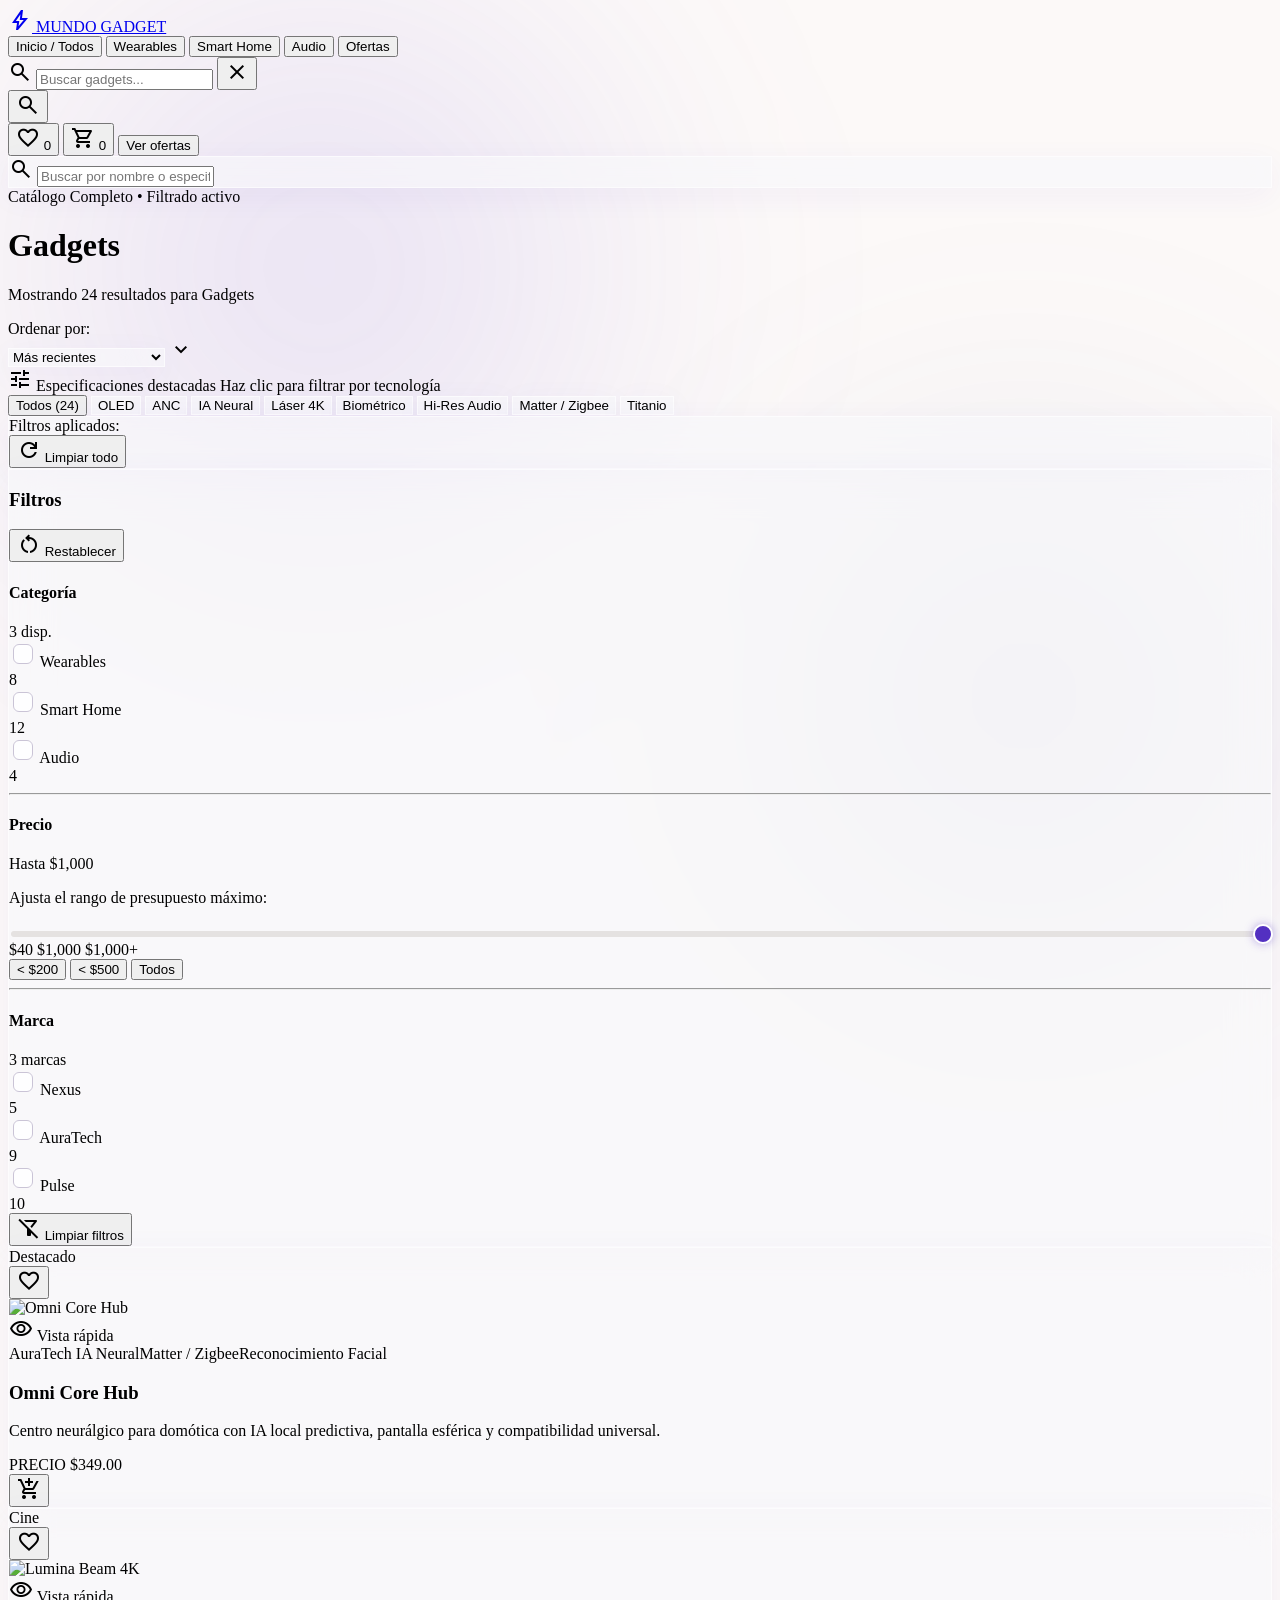
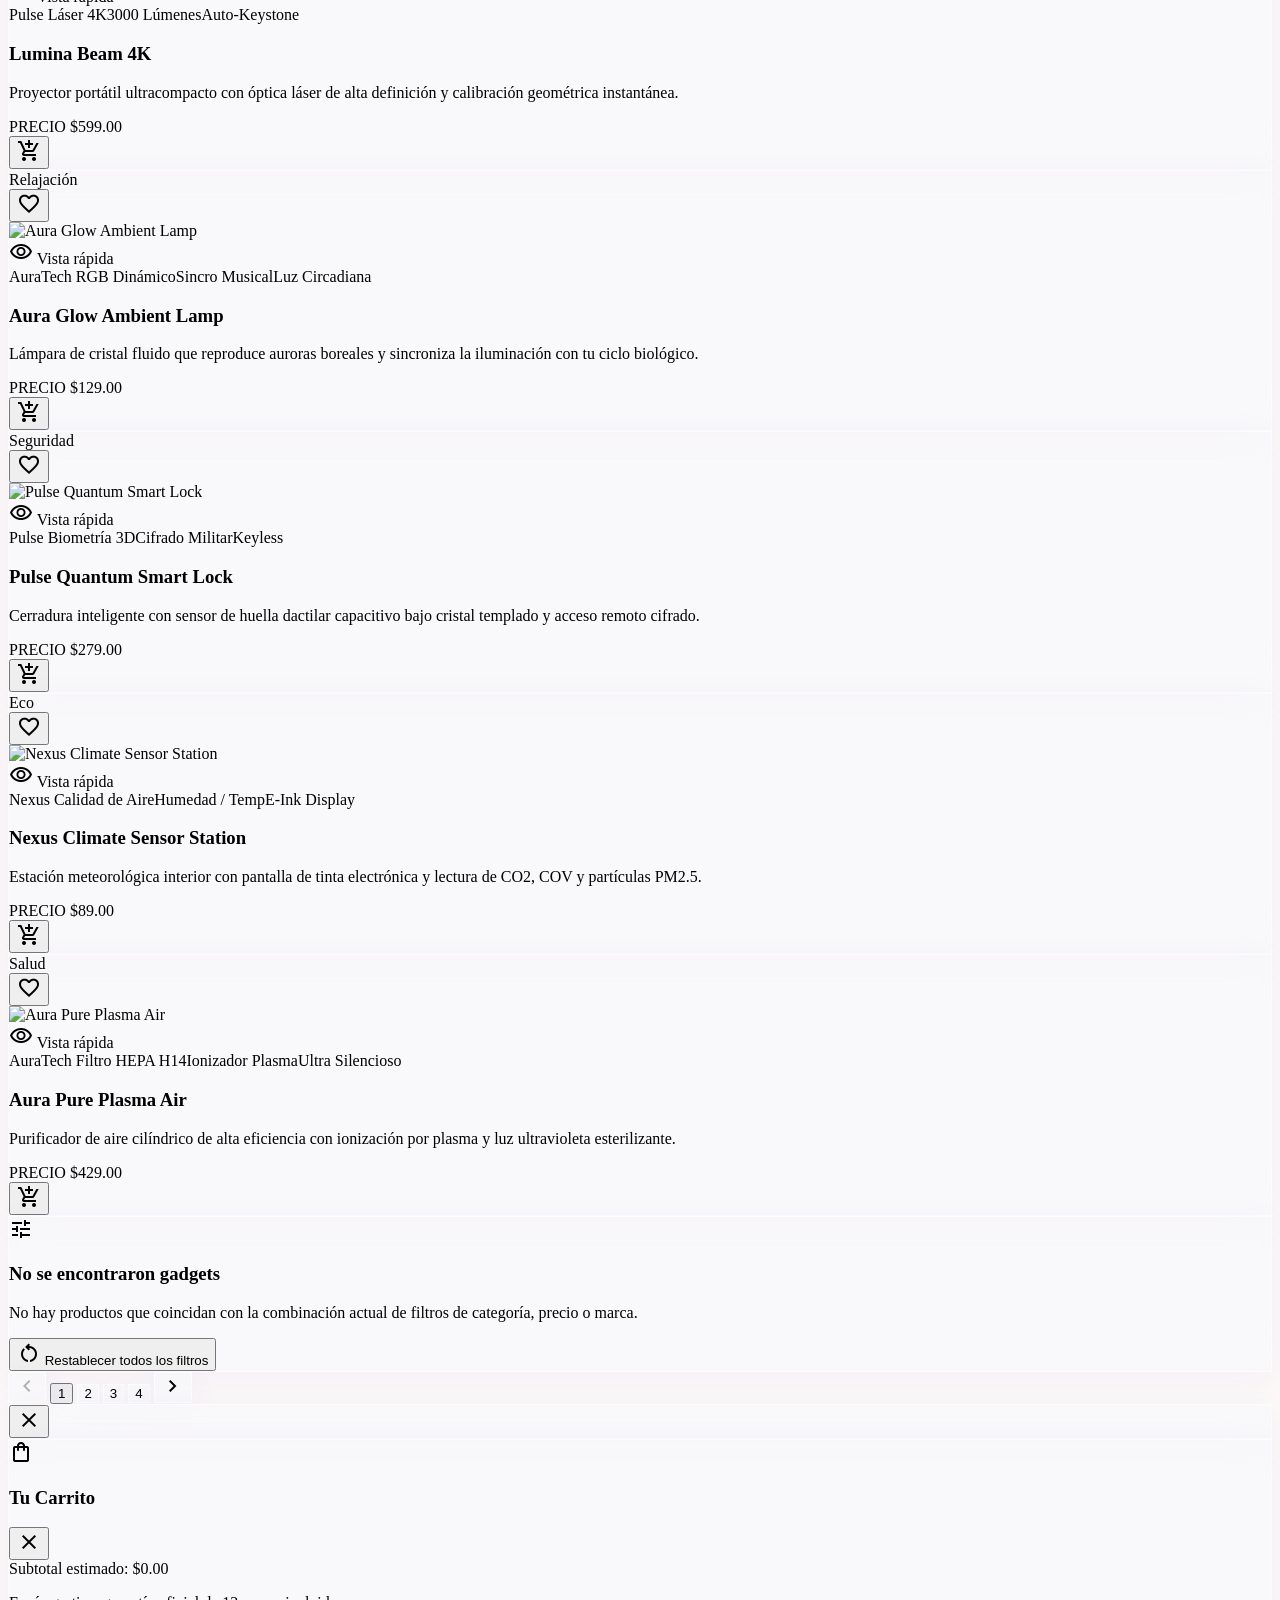
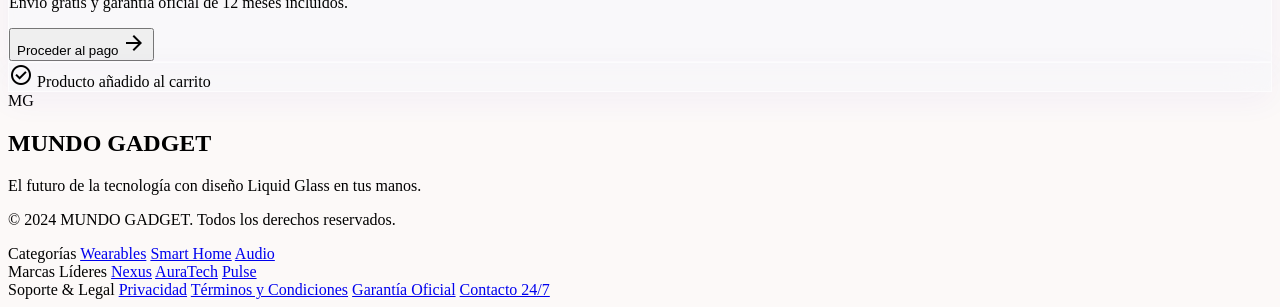
==== code(1).html @ 9d598176 "first commit" ====
<!DOCTYPE html>
<html class="light" lang="es">
<head>
    <meta charset="utf-8">
    <meta content="width=device-width, initial-scale=1.0" name="viewport">
    <title>Catálogo de Productos - MUNDO GADGET</title>
    <script src="https://cdn.tailwindcss.com?plugins=forms,container-queries"></script>
    <link href="https://fonts.googleapis.com/css2?family=Hanken+Grotesk:wght@400;500;600&family=JetBrains+Mono:wght@400;500;600&family=Sora:wght@400;600;700&display=swap" rel="stylesheet">
    <link href="https://fonts.googleapis.com/css2?family=Material+Symbols+Outlined:opsz,wght,FILL,GRAD@20..48,100..700,0..1,-50..200" rel="stylesheet">
    <script id="tailwind-config">
        tailwind.config = {
            darkMode: "class",
            theme: {
                extend: {
                    colors: {
                        "on-background": "#1c1b1b",
                        "tertiary-container": "#5663a5",
                        "accent-gradient-start": "#6C4DDB",
                        "surface-white": "#F8F8FA",
                        "primary": "#5330c1",
                        "on-secondary-fixed": "#1d0061",
                        "surface-bright": "#fcf9f8",
                        "on-tertiary": "#ffffff",
                        "inverse-primary": "#cbbeff",
                        "error": "#ba1a1a",
                        "glass-stroke": "rgba(255, 255, 255, 0.4)",
                        "inverse-surface": "#313030",
                        "on-primary-fixed": "#1d0061",
                        "secondary-fixed": "#e7deff",
                        "secondary-fixed-dim": "#cbbeff",
                        "primary-fixed": "#e7deff",
                        "on-primary-fixed-variant": "#4b24b9",
                        "on-secondary-fixed-variant": "#4b22bc",
                        "surface": "#fcf9f8",
                        "on-secondary": "#ffffff",
                        "background": "#fcf9f8",
                        "inverse-on-surface": "#f3f0ef",
                        "on-surface-variant": "#484554",
                        "primary-fixed-dim": "#cbbeff",
                        "on-secondary-container": "#fffbff",
                        "on-error": "#ffffff",
                        "on-primary-container": "#ebe3ff",
                        "on-surface": "#1c1b1b",
                        "surface-dim": "#dcd9d9",
                        "surface-container-high": "#eae7e7",
                        "outline-variant": "#cac4d6",
                        "primary-container": "#6c4ddb",
                        "on-error-container": "#93000a",
                        "surface-container-lowest": "#ffffff",
                        "error-container": "#ffdad6",
                        "tertiary-fixed-dim": "#b9c3ff",
                        "secondary": "#603fd2",
                        "on-primary": "#ffffff",
                        "accent-gradient-end": "#AAB7FF",
                        "outline": "#797585",
                        "surface-tint": "#6343d1",
                        "on-tertiary-fixed-variant": "#354281",
                        "on-tertiary-fixed": "#021355",
                        "surface-container-highest": "#e5e2e1",
                        "tertiary-fixed": "#dee1ff",
                        "surface-variant": "#e5e2e1",
                        "surface-container": "#f0edec",
                        "surface-container-low": "#f6f3f2",
                        "tertiary": "#3e4b8b",
                        "surface-gray": "#ECECF1",
                        "on-tertiary-container": "#e3e5ff",
                        "secondary-container": "#7a5bec"
                    },
                    borderRadius: {
                        "DEFAULT": "1rem",
                        "lg": "2rem",
                        "xl": "3rem",
                        "full": "9999px"
                    },
                    spacing: {
                        "section-gap": "80px",
                        "stack-lg": "32px",
                        "gutter": "24px",
                        "stack-sm": "8px",
                        "margin-mobile": "20px",
                        "margin-desktop": "80px",
                        "stack-md": "16px",
                        "container-max": "1280px"
                    },
                    fontFamily: {
                        "body-md": ["Hanken Grotesk", "sans-serif"],
                        "headline-xl": ["Sora", "sans-serif"],
                        "display-lg": ["Sora", "sans-serif"],
                        "body-lg": ["Hanken Grotesk", "sans-serif"],
                        "button": ["Sora", "sans-serif"],
                        "headline-lg": ["Sora", "sans-serif"],
                        "label-sm": ["JetBrains Mono", "monospace"],
                        "headline-xl-mobile": ["Sora", "sans-serif"]
                    },
                    fontSize: {
                        "body-md": ["16px", { "lineHeight": "24px", "fontWeight": "400" }],
                        "headline-xl": ["44px", { "lineHeight": "52px", "letterSpacing": "-0.02em", "fontWeight": "600" }],
                        "display-lg": ["72px", { "lineHeight": "80px", "letterSpacing": "-0.04em", "fontWeight": "700" }],
                        "body-lg": ["18px", { "lineHeight": "28px", "fontWeight": "400" }],
                        "button": ["14px", { "lineHeight": "20px", "letterSpacing": "0.02em", "fontWeight": "600" }],
                        "headline-lg": ["28px", { "lineHeight": "36px", "fontWeight": "600" }],
                        "label-sm": ["12px", { "lineHeight": "16px", "letterSpacing": "0.05em", "fontWeight": "500" }],
                        "headline-xl-mobile": ["30px", { "lineHeight": "38px", "letterSpacing": "-0.02em", "fontWeight": "600" }]
                    }
                }
            }
        }
    </script>
    <style>
        body {
            background-color: #fcf9f8;
            position: relative;
            overflow-x: hidden;
        }
        .bg-aurora {
            position: fixed;
            top: -20%;
            left: -10%;
            width: 70vw;
            height: 70vw;
            background: radial-gradient(circle, rgba(108,77,219,0.14) 0%, rgba(252,249,248,0) 70%);
            border-radius: 50%;
            filter: blur(100px);
            z-index: -1;
            pointer-events: none;
        }
        .bg-aurora-2 {
            position: fixed;
            bottom: -20%;
            right: -10%;
            width: 60vw;
            height: 60vw;
            background: radial-gradient(circle, rgba(86,99,165,0.12) 0%, rgba(252,249,248,0) 70%);
            border-radius: 50%;
            filter: blur(100px);
            z-index: -1;
            pointer-events: none;
        }
        .glass-card {
            background: rgba(248, 248, 250, 0.65);
            backdrop-filter: blur(20px);
            -webkit-backdrop-filter: blur(20px);
            border: 1px solid rgba(255, 255, 255, 0.6);
            box-shadow: 0 8px 32px 0 rgba(83, 48, 193, 0.05);
            transition: all 0.3s cubic-bezier(0.16, 1, 0.3, 1);
        }
        .glass-card-hover:hover {
            background: rgba(248, 248, 250, 0.85);
            border-color: rgba(108, 77, 219, 0.4);
            box-shadow: 0 16px 40px 0 rgba(83, 48, 193, 0.12);
            transform: translateY(-5px);
        }
        .custom-checkbox {
            appearance: none;
            width: 1.25rem;
            height: 1.25rem;
            border-radius: 0.375rem;
            border: 1.5px solid #cac4d6;
            background-color: rgba(255, 255, 255, 0.8);
            cursor: pointer;
            position: relative;
            transition: all 0.2s ease;
        }
        .custom-checkbox:checked {
            background-color: #6C4DDB;
            border-color: #6C4DDB;
            background-image: url("data:image/svg+xml,%3csvg viewBox='0 0 16 16' fill='white' xmlns='http://www.w3.org/2000/svg'%3e%3cpath d='M12.207 4.793a1 1 0 010 1.414l-5 5a1 1 0 01-1.414 0l-2-2a1 1 0 011.414-1.414L6.5 9.086l4.293-4.293a1 1 0 011.414 0z'/%3e%3c/svg%3e");
            background-size: 100% 100%;
            background-position: center;
            background-repeat: no-repeat;
        }
        .custom-range {
            -webkit-appearance: none;
            appearance: none;
            width: 100%;
            height: 6px;
            background: #e5e2e1;
            border-radius: 999px;
            outline: none;
            transition: background 0.2s;
        }
        .custom-range::-webkit-slider-thumb {
            -webkit-appearance: none;
            appearance: none;
            width: 20px;
            height: 20px;
            border-radius: 50%;
            background: #5330c1;
            cursor: pointer;
            box-shadow: 0 0 10px rgba(83, 48, 193, 0.4);
            border: 2px solid #ffffff;
            transition: transform 0.15s, background-color 0.15s;
        }
        .custom-range::-webkit-slider-thumb:hover {
            transform: scale(1.15);
            background: #6C4DDB;
        }
        .material-symbols-outlined {
            font-variation-settings: 'FILL' 0, 'wght' 400, 'GRAD' 0, 'opsz' 24;
            user-select: none;
        }
        .material-symbols-outlined.fill-active {
            font-variation-settings: 'FILL' 1;
        }
        @keyframes fadeIn {
            from { opacity: 0; transform: translateY(8px); }
            to { opacity: 1; transform: translateY(0); }
        }
        .animate-fade-in {
            animation: fadeIn 0.35s cubic-bezier(0.16, 1, 0.3, 1) forwards;
        }
        .no-scrollbar::-webkit-scrollbar { display: none; }
        .no-scrollbar { -ms-overflow-style: none; scrollbar-width: none; }
    </style>
</head>
<body class="text-on-background font-body-md antialiased min-h-screen flex flex-col">
    <div class="bg-aurora"></div>
    <div class="bg-aurora-2"></div>

    <!-- TopNavBar -->
    <nav class="bg-surface-white/70 backdrop-blur-xl rounded-full mt-4 mx-auto w-11/12 max-w-7xl sticky top-4 border border-glass-stroke shadow-lg shadow-primary/10 flex justify-between items-center px-6 md:px-8 py-3 w-full z-50 transition-all">
        <a href="#" onclick="resetAllFilters(event)" class="font-display-lg text-headline-lg text-[22px] md:text-headline-lg tracking-tighter text-on-background flex-shrink-0 flex items-center gap-2 group">
            <span class="w-8 h-8 rounded-full bg-gradient-to-tr from-accent-gradient-start to-accent-gradient-end flex items-center justify-center text-white shadow-md shadow-primary/20 group-hover:rotate-12 transition-transform">
                <span class="material-symbols-outlined text-[18px]">bolt</span>
            </span>
            <span>MUNDO GADGET</span>
        </a>

        <!-- Category Links in Top Nav -->
        <div class="hidden md:flex items-center space-x-1 lg:space-x-2">
            <button onclick="handleNavCategory('todos')" class="nav-cat-btn px-3 py-1.5 rounded-full font-button text-[13px] text-primary font-bold border-b-2 border-primary transition-all">
                Inicio / Todos
            </button>
            <button onclick="handleNavCategory('Wearables')" class="nav-cat-btn px-3 py-1.5 rounded-full font-button text-[13px] text-on-surface-variant hover:text-primary transition-all">
                Wearables
            </button>
            <button onclick="handleNavCategory('Smart Home')" class="nav-cat-btn px-3 py-1.5 rounded-full font-button text-[13px] text-on-surface-variant hover:text-primary transition-all">
                Smart Home
            </button>
            <button onclick="handleNavCategory('Audio')" class="nav-cat-btn px-3 py-1.5 rounded-full font-button text-[13px] text-on-surface-variant hover:text-primary transition-all">
                Audio
            </button>
            <button onclick="handleQuickFilter('ofertas')" class="nav-cat-btn px-3 py-1.5 rounded-full font-button text-[13px] text-on-surface-variant hover:text-primary transition-all flex items-center gap-1">
                <span class="w-2 h-2 rounded-full bg-emerald-500 animate-pulse"></span>
                <span>Ofertas</span>
            </button>
        </div>

        <div class="flex items-center space-x-3">
            <!-- Search Toggle Box -->
            <div class="relative flex items-center">
                <div id="search-container" class="hidden md:flex items-center bg-white/70 border border-glass-stroke rounded-full px-3 py-1.5 shadow-sm transition-all focus-within:ring-2 focus-within:ring-primary/40 focus-within:bg-white w-44 lg:w-56">
                    <span class="material-symbols-outlined text-[18px] text-outline mr-2">search</span>
                    <input id="search-input" type="text" placeholder="Buscar gadgets..." class="w-full bg-transparent text-sm border-none p-0 focus:outline-none focus:ring-0 text-on-surface placeholder:text-outline font-body-md" oninput="handleSearch(this.value)">
                    <button id="search-clear-btn" onclick="clearSearch()" class="hidden text-outline hover:text-primary ml-1">
                        <span class="material-symbols-outlined text-[16px]">close</span>
                    </button>
                </div>
                <button onclick="toggleMobileSearch()" class="md:hidden text-on-surface-variant hover:text-primary p-2 transition-colors">
                    <span class="material-symbols-outlined text-[24px]">search</span>
                </button>
            </div>

            <!-- Wishlist Counter/Button -->
            <button onclick="filterWishlistOnly()" title="Ver favoritos" class="relative text-on-surface-variant hover:text-primary p-2 transition-colors scale-95 active:scale-90">
                <span class="material-symbols-outlined text-[24px]" id="nav-wishlist-icon">favorite</span>
                <span id="wishlist-badge" class="hidden absolute top-1 right-1 bg-error text-white font-label-sm text-[10px] w-4 h-4 rounded-full flex items-center justify-center font-bold">0</span>
            </button>

            <!-- Cart Trigger Button -->
            <button onclick="toggleCartDrawer()" class="relative text-on-surface-variant hover:text-primary p-2 transition-colors scale-95 active:scale-90" title="Ver carrito">
                <span class="material-symbols-outlined text-[24px]">shopping_cart</span>
                <span id="cart-counter-badge" class="absolute top-1 right-1 bg-primary text-white font-label-sm text-[10px] w-4 h-4 rounded-full flex items-center justify-center font-bold shadow-md shadow-primary/30 transition-transform">0</span>
            </button>

            <button onclick="handleQuickFilter('ofertas')" class="hidden sm:inline-flex bg-gradient-to-r from-accent-gradient-start to-accent-gradient-end text-on-primary font-button text-[12px] px-5 py-2 rounded-full hover:shadow-lg hover:shadow-primary/30 scale-95 active:scale-90 transition-all uppercase tracking-wider">
                Ver ofertas
            </button>
        </div>
    </nav>

    <!-- Mobile Search Bar (Collapsible) -->
    <div id="mobile-search-bar" class="hidden px-margin-mobile pt-3 pb-1 md:hidden">
        <div class="glass-card rounded-full px-4 py-2 flex items-center border-glass-stroke shadow-sm">
            <span class="material-symbols-outlined text-outline mr-2 text-[20px]">search</span>
            <input id="mobile-search-input" type="text" placeholder="Buscar por nombre o especificación..." class="w-full bg-transparent text-sm border-none p-0 focus:outline-none focus:ring-0 text-on-surface" oninput="handleSearch(this.value)">
        </div>
    </div>

    <!-- Main Content -->
    <main class="flex-grow w-full max-w-container-max mx-auto px-margin-mobile md:px-margin-desktop py-stack-lg mt-4">
        
        <!-- Header & Top Controls -->
        <div class="flex flex-col md:flex-row justify-between items-start md:items-end mb-6 gap-4">
            <div>
                <div class="flex items-center gap-2 mb-1">
                    <span id="active-category-pill" class="px-2.5 py-0.5 rounded-full bg-primary/10 text-primary font-label-sm text-[11px] uppercase tracking-wider">
                        Catálogo Completo
                    </span>
                    <span id="active-filter-indicator" class="hidden text-outline text-xs font-label-sm">• Filtrado activo</span>
                </div>
                <h1 id="page-title" class="font-headline-xl text-headline-xl-mobile md:text-headline-xl text-on-surface mb-1">Gadgets</h1>
                <p id="page-subtitle" class="font-body-md text-sm md:text-base text-on-surface-variant">
                    Mostrando <span id="results-count" class="font-bold text-primary">24</span> resultados para Gadgets
                </p>
            </div>
            
            <div class="flex flex-wrap items-center gap-3">
                <div class="flex items-center gap-2">
                    <label class="font-label-sm text-label-sm text-on-surface-variant uppercase whitespace-nowrap" for="sort">Ordenar por:</label>
                    <div class="relative">
                        <select id="sort" onchange="handleSortChange(this.value)" class="glass-card rounded-full pl-4 pr-10 py-2 text-button font-button text-on-surface border-glass-stroke focus:ring-2 focus:ring-primary focus:border-primary appearance-none bg-transparent cursor-pointer">
                            <option value="recent">Más recientes</option>
                            <option value="price-asc">Precio: Menor a Mayor</option>
                            <option value="price-desc">Precio: Mayor a Menor</option>
                            <option value="popular">Popularidad</option>
                        </select>
                        <span class="material-symbols-outlined absolute right-3 top-2.5 pointer-events-none text-[18px] text-outline">expand_more</span>
                    </div>
                </div>
            </div>
        </div>

        <!-- Dynamic Category Specification Chips (Updated dynamically when selecting category) -->
        <div class="mb-8">
            <div class="flex items-center justify-between mb-2">
                <span class="font-label-sm text-[11px] text-outline uppercase tracking-wider flex items-center gap-1.5">
                    <span class="material-symbols-outlined text-[16px] text-primary">tune</span>
                    Especificaciones destacadas
                </span>
                <span id="spec-chip-hint" class="text-xs font-body-md text-on-surface-variant hidden sm:inline">Haz clic para filtrar por tecnología</span>
            </div>
            <div id="dynamic-spec-chips" class="flex items-center gap-2 overflow-x-auto pb-2 no-scrollbar">
                <!-- Injected via JS based on active category -->
            </div>
        </div>

        <!-- Active Filter Badges Bar (Removable) -->
        <div id="active-badges-container" class="hidden flex flex-wrap items-center gap-2 mb-6 p-3 rounded-2xl glass-card border-glass-stroke">
            <span class="font-label-sm text-[11px] text-on-surface-variant uppercase mr-1">Filtros aplicados:</span>
            <div id="active-badges-list" class="flex flex-wrap items-center gap-2">
                <!-- Badges injected here -->
            </div>
            <button onclick="resetAllFilters(event)" class="ml-auto text-xs font-button text-primary hover:underline flex items-center gap-1">
                <span class="material-symbols-outlined text-[14px]">refresh</span>
                Limpiar todo
            </button>
        </div>

        <!-- Main Layout: Sidebar Filters + Product Grid -->
        <div class="flex flex-col lg:flex-row gap-gutter">
            
            <!-- Sidebar Filters -->
            <aside class="w-full lg:w-64 flex-shrink-0">
                <div class="glass-card rounded-xl p-6 sticky top-28">
                    <div class="flex items-center justify-between mb-6">
                        <h3 class="font-headline-lg text-[20px] text-on-surface">Filtros</h3>
                        <button onclick="resetAllFilters(event)" class="text-xs font-label-sm text-outline hover:text-primary transition-colors flex items-center gap-0.5" title="Restablecer">
                            <span class="material-symbols-outlined text-[15px]">restart_alt</span>
                            Restablecer
                        </button>
                    </div>

                    <!-- Category Filter -->
                    <div class="mb-6">
                        <div class="flex items-center justify-between mb-3">
                            <h4 class="font-button text-button text-on-surface">Categoría</h4>
                            <span id="cat-indicator-count" class="font-label-sm text-[11px] text-outline">3 disp.</span>
                        </div>
                        <div class="space-y-2.5">
                            <label class="flex items-center justify-between cursor-pointer group">
                                <div class="flex items-center gap-3">
                                    <input id="cat-wearables" type="checkbox" value="Wearables" onchange="handleCategoryFilterChange()" class="custom-checkbox">
                                    <span class="font-body-md text-sm text-on-surface-variant group-hover:text-primary transition-colors">Wearables</span>
                                </div>
                                <span class="font-label-sm text-xs text-outline bg-surface-container-high px-2 py-0.5 rounded-full" id="count-cat-wearables">8</span>
                            </label>
                            
                            <label class="flex items-center justify-between cursor-pointer group">
                                <div class="flex items-center gap-3">
                                    <input id="cat-smarthome" type="checkbox" value="Smart Home" onchange="handleCategoryFilterChange()" class="custom-checkbox">
                                    <span class="font-body-md text-sm text-on-surface-variant group-hover:text-primary transition-colors">Smart Home</span>
                                </div>
                                <span class="font-label-sm text-xs text-outline bg-surface-container-high px-2 py-0.5 rounded-full" id="count-cat-smarthome">12</span>
                            </label>

                            <label class="flex items-center justify-between cursor-pointer group">
                                <div class="flex items-center gap-3">
                                    <input id="cat-audio" type="checkbox" value="Audio" onchange="handleCategoryFilterChange()" class="custom-checkbox">
                                    <span class="font-body-md text-sm text-on-surface-variant group-hover:text-primary transition-colors">Audio</span>
                                </div>
                                <span class="font-label-sm text-xs text-outline bg-surface-container-high px-2 py-0.5 rounded-full" id="count-cat-audio">4</span>
                            </label>
                        </div>
                    </div>

                    <hr class="border-outline-variant/30 my-6">

                    <!-- Price Filter -->
                    <div class="mb-6">
                        <div class="flex items-center justify-between mb-2">
                            <h4 class="font-button text-button text-on-surface">Precio</h4>
                            <span id="price-display-badge" class="font-label-sm text-[12px] font-semibold text-primary bg-primary/10 px-2.5 py-0.5 rounded-full">
                                Hasta $1,000
                            </span>
                        </div>
                        <p class="font-body-md text-xs text-on-surface-variant mb-4">Ajusta el rango de presupuesto máximo:</p>
                        
                        <div class="space-y-3">
                            <input id="price-slider" class="custom-range" max="1000" min="40" step="10" value="1000" type="range" oninput="handlePriceSlider(this.value)">
                            <div class="flex justify-between font-label-sm text-label-sm text-on-surface-variant">
                                <span>$40</span>
                                <span id="price-current-label" class="font-bold text-primary">$1,000</span>
                                <span>$1,000+</span>
                            </div>
                        </div>

                        <!-- Quick Price Selector Pills -->
                        <div class="grid grid-cols-3 gap-1.5 mt-4">
                            <button onclick="setPriceShortcut(200)" class="price-chip py-1 text-center rounded-lg border border-outline-variant/40 text-[11px] font-label-sm text-on-surface-variant hover:border-primary hover:text-primary hover:bg-white transition-all">
                                &lt; $200
                            </button>
                            <button onclick="setPriceShortcut(500)" class="price-chip py-1 text-center rounded-lg border border-outline-variant/40 text-[11px] font-label-sm text-on-surface-variant hover:border-primary hover:text-primary hover:bg-white transition-all">
                                &lt; $500
                            </button>
                            <button onclick="setPriceShortcut(1000)" class="price-chip py-1 text-center rounded-lg border border-outline-variant/40 text-[11px] font-label-sm text-on-surface-variant hover:border-primary hover:text-primary hover:bg-white transition-all">
                                Todos
                            </button>
                        </div>
                    </div>

                    <hr class="border-outline-variant/30 my-6">

                    <!-- Brand Filter -->
                    <div class="mb-6">
                        <div class="flex items-center justify-between mb-3">
                            <h4 class="font-button text-button text-on-surface">Marca</h4>
                            <span class="font-label-sm text-[11px] text-outline">3 marcas</span>
                        </div>
                        <div class="space-y-2.5">
                            <label class="flex items-center justify-between cursor-pointer group">
                                <div class="flex items-center gap-3">
                                    <input id="brand-nexus" type="checkbox" value="Nexus" onchange="handleBrandFilterChange()" class="custom-checkbox">
                                    <span class="font-body-md text-sm text-on-surface-variant group-hover:text-primary transition-colors">Nexus</span>
                                </div>
                                <span class="font-label-sm text-xs text-outline bg-surface-container-high px-2 py-0.5 rounded-full" id="count-brand-nexus">5</span>
                            </label>

                            <label class="flex items-center justify-between cursor-pointer group">
                                <div class="flex items-center gap-3">
                                    <input id="brand-auratech" type="checkbox" value="AuraTech" onchange="handleBrandFilterChange()" class="custom-checkbox">
                                    <span class="font-body-md text-sm text-on-surface-variant group-hover:text-primary transition-colors">AuraTech</span>
                                </div>
                                <span class="font-label-sm text-xs text-outline bg-surface-container-high px-2 py-0.5 rounded-full" id="count-brand-auratech">9</span>
                            </label>

                            <label class="flex items-center justify-between cursor-pointer group">
                                <div class="flex items-center gap-3">
                                    <input id="brand-pulse" type="checkbox" value="Pulse" onchange="handleBrandFilterChange()" class="custom-checkbox">
                                    <span class="font-body-md text-sm text-on-surface-variant group-hover:text-primary transition-colors">Pulse</span>
                                </div>
                                <span class="font-label-sm text-xs text-outline bg-surface-container-high px-2 py-0.5 rounded-full" id="count-brand-pulse">10</span>
                            </label>
                        </div>
                    </div>

                    <!-- Clean Filters Button -->
                    <button onclick="resetAllFilters(event)" class="w-full py-2.5 rounded-full border border-glass-stroke bg-surface-white/60 font-button text-button text-on-surface hover:bg-white hover:border-primary hover:text-primary hover:shadow-md transition-all flex items-center justify-center gap-2">
                        <span class="material-symbols-outlined text-[18px]">filter_alt_off</span>
                        Limpiar filtros
                    </button>
                </div>
            </aside>

            <!-- Product Grid & Pagination Section -->
            <div class="flex-grow flex flex-col min-w-0">
                
                <!-- Product Grid Container -->
                <div id="product-grid" class="grid grid-cols-1 md:grid-cols-2 xl:grid-cols-3 gap-gutter">
                    <!-- Products will be rendered dynamically by JavaScript -->
                </div>

                <!-- Empty State (Hidden by default) -->
                <div id="empty-state" class="hidden glass-card rounded-2xl p-12 text-center my-6 flex flex-col items-center justify-center">
                    <div class="w-20 h-20 rounded-full bg-primary/10 text-primary flex items-center justify-center mb-4">
                        <span class="material-symbols-outlined text-[40px]">tune</span>
                    </div>
                    <h3 class="font-headline-lg text-[22px] text-on-surface mb-2">No se encontraron gadgets</h3>
                    <p class="font-body-md text-sm text-on-surface-variant max-w-md mx-auto mb-6">
                        No hay productos que coincidan con la combinación actual de filtros de categoría, precio o marca.
                    </p>
                    <button onclick="resetAllFilters(event)" class="bg-primary text-white font-button text-button px-6 py-2.5 rounded-full shadow-lg shadow-primary/25 hover:bg-primary-container transition-all flex items-center gap-2">
                        <span class="material-symbols-outlined text-[18px]">restart_alt</span>
                        Restablecer todos los filtros
                    </button>
                </div>

                <!-- Pagination -->
                <div id="pagination-container" class="flex justify-center mt-12 mb-8">
                    <nav class="flex items-center gap-2" id="pagination-controls">
                        <!-- Injected via JS -->
                    </nav>
                </div>
            </div>
        </div>
    </main>

    <!-- Quick View / Spec Modal -->
    <div id="quick-view-modal" class="fixed inset-0 z-50 flex items-center justify-center p-4 bg-black/40 backdrop-blur-sm opacity-0 pointer-events-none transition-all duration-300">
        <div class="glass-card bg-surface-white/95 rounded-3xl max-w-2xl w-full p-6 md:p-8 border border-white/80 shadow-2xl relative transform scale-95 transition-transform duration-300 overflow-hidden" id="modal-card">
            <button onclick="closeQuickView()" class="absolute top-4 right-4 w-9 h-9 rounded-full bg-surface-gray hover:bg-surface-dim text-on-surface flex items-center justify-center transition-colors">
                <span class="material-symbols-outlined text-[20px]">close</span>
            </button>
            <div class="grid grid-cols-1 md:grid-cols-2 gap-6 items-center" id="quick-view-content">
                <!-- Injected via JS -->
            </div>
        </div>
    </div>

    <!-- Slide-over Shopping Cart Drawer -->
    <div id="cart-drawer-overlay" class="fixed inset-0 z-50 bg-black/40 backdrop-blur-sm opacity-0 pointer-events-none transition-opacity duration-300" onclick="toggleCartDrawer()"></div>
    <div id="cart-drawer" class="fixed top-0 right-0 h-full w-full sm:w-96 glass-card bg-surface-white/95 z-50 transform translate-x-full transition-transform duration-300 shadow-2xl flex flex-col p-6">
        <div class="flex items-center justify-between pb-4 border-b border-outline-variant/30">
            <div class="flex items-center gap-2">
                <span class="material-symbols-outlined text-primary text-[24px]">shopping_bag</span>
                <h3 class="font-headline-lg text-[20px] text-on-surface">Tu Carrito</h3>
            </div>
            <button onclick="toggleCartDrawer()" class="w-8 h-8 rounded-full bg-surface-gray hover:bg-surface-dim flex items-center justify-center text-on-surface">
                <span class="material-symbols-outlined text-[18px]">close</span>
            </button>
        </div>
        
        <div id="cart-items-list" class="flex-grow overflow-y-auto py-4 space-y-3 no-scrollbar">
            <!-- Items injected by JS -->
        </div>

        <div class="pt-4 border-t border-outline-variant/30 mt-auto">
            <div class="flex justify-between items-center mb-3">
                <span class="font-body-md text-sm text-on-surface-variant">Subtotal estimado:</span>
                <span id="cart-total-price" class="font-headline-lg text-[22px] text-primary">$0.00</span>
            </div>
            <p class="font-label-sm text-[11px] text-outline mb-4">Envío gratis y garantía oficial de 12 meses incluidos.</p>
            <button onclick="checkoutCart()" class="w-full py-3 bg-gradient-to-r from-accent-gradient-start to-accent-gradient-end text-white font-button text-button rounded-full shadow-lg shadow-primary/25 hover:opacity-95 active:scale-95 transition-all uppercase tracking-wider flex items-center justify-center gap-2">
                <span>Proceder al pago</span>
                <span class="material-symbols-outlined text-[18px]">arrow_forward</span>
            </button>
        </div>
    </div>

    <!-- Toast Notification (Floating) -->
    <div id="toast-message" class="fixed bottom-6 right-6 z-50 transform translate-y-20 opacity-0 transition-all duration-300 pointer-events-none glass-card bg-surface-white/95 px-5 py-3 rounded-2xl shadow-xl border border-primary/30 flex items-center gap-3">
        <span class="w-8 h-8 rounded-full bg-primary/10 text-primary flex items-center justify-center" id="toast-icon-wrap">
            <span class="material-symbols-outlined text-[18px]" id="toast-icon">check_circle</span>
        </span>
        <span class="font-button text-[14px] text-on-surface" id="toast-text">Producto añadido al carrito</span>
    </div>

    <!-- Footer -->
    <footer class="bg-surface-dim w-full pt-16 pb-8 border-t border-outline-variant/30 mt-16">
        <div class="grid grid-cols-1 md:grid-cols-4 gap-gutter px-margin-mobile md:px-margin-desktop max-w-container-max mx-auto">
            <div class="md:col-span-1">
                <div class="flex items-center gap-2 mb-3">
                    <span class="w-7 h-7 rounded-full bg-primary text-white flex items-center justify-center text-sm font-bold">MG</span>
                    <h2 class="font-headline-lg text-[22px] text-on-surface">MUNDO GADGET</h2>
                </div>
                <p class="font-body-md text-sm text-on-surface-variant mb-4">El futuro de la tecnología con diseño Liquid Glass en tus manos.</p>
                <p class="font-label-sm text-[12px] text-outline">© 2024 MUNDO GADGET. Todos los derechos reservados.</p>
            </div>
            <div class="flex flex-col space-y-2.5">
                <span class="font-button text-xs font-bold uppercase tracking-wider text-on-surface">Categorías</span>
                <a onclick="handleNavCategory('Wearables'); return false;" class="font-body-md text-sm text-on-surface-variant hover:text-primary transition-colors cursor-pointer" href="#">Wearables</a>
                <a onclick="handleNavCategory('Smart Home'); return false;" class="font-body-md text-sm text-on-surface-variant hover:text-primary transition-colors cursor-pointer" href="#">Smart Home</a>
                <a onclick="handleNavCategory('Audio'); return false;" class="font-body-md text-sm text-on-surface-variant hover:text-primary transition-colors cursor-pointer" href="#">Audio</a>
            </div>
            <div class="flex flex-col space-y-2.5">
                <span class="font-button text-xs font-bold uppercase tracking-wider text-on-surface">Marcas Líderes</span>
                <a onclick="setBrandShortcut('Nexus'); return false;" class="font-body-md text-sm text-on-surface-variant hover:text-primary transition-colors cursor-pointer" href="#">Nexus</a>
                <a onclick="setBrandShortcut('AuraTech'); return false;" class="font-body-md text-sm text-on-surface-variant hover:text-primary transition-colors cursor-pointer" href="#">AuraTech</a>
                <a onclick="setBrandShortcut('Pulse'); return false;" class="font-body-md text-sm text-on-surface-variant hover:text-primary transition-colors cursor-pointer" href="#">Pulse</a>
            </div>
            <div class="flex flex-col space-y-2.5">
                <span class="font-button text-xs font-bold uppercase tracking-wider text-on-surface">Soporte & Legal</span>
                <a class="font-body-md text-sm text-on-surface-variant hover:text-primary transition-colors" href="#">Privacidad</a>
                <a class="font-body-md text-sm text-on-surface-variant hover:text-primary transition-colors" href="#">Términos y Condiciones</a>
                <a class="font-body-md text-sm text-on-surface-variant hover:text-primary transition-colors" href="#">Garantía Oficial</a>
                <a class="font-body-md text-sm text-on-surface-variant hover:text-primary transition-colors" href="#">Contacto 24/7</a>
            </div>
        </div>
    </footer>

    <!-- Interactive Logic & State Management -->
    <script>
        // High fidelity gadget catalog (24 items matching sidebar totals: 8 Wearables, 12 Smart Home, 4 Audio; 5 Nexus, 9 AuraTech, 10 Pulse)
        const GADGET_PRODUCTS = [
            // WEARABLES (8 items)
            {
                id: 1,
                name: "Nexus Chrono X",
                brand: "Nexus",
                category: "Wearables",
                price: 299.00,
                specs: ["OLED", "Biométrico", "Titanio"],
                badge: "Popular",
                description: "Smartwatch con pantalla holográfica y sensores biométricos avanzados de pulso y saturación.",
                image: "https://lh3.googleusercontent.com/aida-public/[base64]",
                rating: 4.9,
                created: 10
            },
            {
                id: 2,
                name: "Quantum Watch Pro",
                brand: "AuraTech",
                category: "Wearables",
                price: 489.00,
                specs: ["AMOLED", "GPS Cuántico", "Zafiro"],
                badge: "HOT",
                description: "Reloj inteligente de lujo con cristal de zafiro sintético y navegación satelital multicanal.",
                image: "https://lh3.googleusercontent.com/aida-public/[base64]",
                rating: 5.0,
                created: 9
            },
            {
                id: 3,
                name: "Pulse BioBand X1",
                brand: "Pulse",
                category: "Wearables",
                price: 149.00,
                specs: ["Sensor ECG", "Resistente 50m", "7 Días Batería"],
                badge: "Nuevo",
                description: "Banda inteligente ultraligera para monitoreo continuo de ritmo cardíaco, estrés y sueño profundo.",
                image: "https://lh3.googleusercontent.com/aida-public/[base64]",
                rating: 4.7,
                created: 8
            },
            {
                id: 4,
                name: "Nexus NeuroRing Gen 2",
                brand: "Nexus",
                category: "Wearables",
                price: 219.00,
                specs: ["Titanio Aero", "NFC Pagos", "Carga Inalámbrica"],
                badge: "Exclusivo",
                description: "Anillo inteligente de titanio aeroespacial con pago sin contacto y lectura térmica periférica.",
                image: "https://lh3.googleusercontent.com/aida-public/[base64]",
                rating: 4.8,
                created: 7
            },
            {
                id: 5,
                name: "Aura Vision HUD Glasses",
                brand: "AuraTech",
                category: "Wearables",
                price: 699.00,
                specs: ["Micro-OLED", "Realidad Aumentada", "Audio Óseo"],
                badge: "Innovación",
                description: "Gafas inteligentes de realidad aumentada ultraligeras con display holográfico micro-OLED.",
                image: "https://lh3.googleusercontent.com/aida-public/[base64]",
                rating: 4.9,
                created: 6
            },
            {
                id: 6,
                name: "Pulse Active Sport Tracker",
                brand: "Pulse",
                category: "Wearables",
                price: 99.00,
                specs: ["GPS Doble Banda", "VO2 Max", "Gorilla Glass"],
                badge: "Oferta",
                description: "Reloj deportivo de alta precisión con métricas de rendimiento atlético y altímetro barométrico.",
                image: "https://lh3.googleusercontent.com/aida-public/[base64]",
                rating: 4.6,
                created: 5
            },
            {
                id: 7,
                name: "Aura Skin BioPatch",
                brand: "AuraTech",
                category: "Wearables",
                price: 79.00,
                specs: ["Bio-Sensor", "Flexible", "Resistente al Agua"],
                badge: "Médico",
                description: "Parche dérmico inteligente no invasivo para análisis de hidratación y ácido láctico en tiempo real.",
                image: "https://lh3.googleusercontent.com/aida-public/[base64]",
                rating: 4.5,
                created: 4
            },
            {
                id: 8,
                name: "Pulse Horizon Watch Elite",
                brand: "Pulse",
                category: "Wearables",
                price: 349.00,
                specs: ["Cristal Curvo", "Bisel Cerámica", "Modo Buceo"],
                badge: "Élite",
                description: "Edición especial con carcasa de cerámica pulida, pantalla sin bordes y resistencia hasta 100m.",
                image: "https://lh3.googleusercontent.com/aida-public/[base64]",
                rating: 4.9,
                created: 3
            },

            // AUDIO (4 items)
            {
                id: 9,
                name: "Aura Buds Pro",
                brand: "AuraTech",
                category: "Audio",
                price: 189.00,
                specs: ["ANC", "Transparencia", "Audio Espacial"],
                badge: "Nuevo",
                description: "Auriculares transparentes con cancelación de ruido activa inteligente y arquitectura acústica dual.",
                image: "https://lh3.googleusercontent.com/aida-public/[base64]",
                rating: 4.9,
                created: 20
            },
            {
                id: 10,
                name: "AeroBuds Ultra",
                brand: "Pulse",
                category: "Audio",
                price: 249.00,
                specs: ["Hi-Res Audio", "Drivers 12mm", "38h Autonomía"],
                badge: "Best Seller",
                description: "Auriculares inalámbricos premium con sonido de alta resolución y estuche de carga en cristal líquido.",
                image: "https://lh3.googleusercontent.com/aida-public/[base64]",
                rating: 4.8,
                created: 19
            },
            {
                id: 11,
                name: "Pulse Sphere Levitating Speaker",
                brand: "Pulse",
                category: "Audio",
                price: 399.00,
                specs: ["Levitación Magnética", "Sonido 360°", "Subwoofer Neodimio"],
                badge: "Top Tech",
                description: "Altavoz que levita en el aire mediante campo magnético estable, ofreciendo sonido envolvente 360° libre de distorsión.",
                image: "https://lh3.googleusercontent.com/aida-public/[base64]",
                rating: 5.0,
                created: 18
            },
            {
                id: 12,
                name: "Nexus Studio Stream Master",
                brand: "Nexus",
                category: "Audio",
                price: 179.00,
                specs: ["Micrófono Condensador", "DSP Integrado", "Filtro Pop Óptico"],
                badge: "Estudio",
                description: "Micrófono de estudio profesional con cancelación de eco por IA y conmutación de patrones polares.",
                image: "https://lh3.googleusercontent.com/aida-public/[base64]",
                rating: 4.7,
                created: 17
            },

            // SMART HOME (12 items)
            {
                id: 13,
                name: "Omni Core Hub",
                brand: "AuraTech",
                category: "Smart Home",
                price: 349.00,
                specs: ["IA Neural", "Matter / Zigbee", "Reconocimiento Facial"],
                badge: "Destacado",
                description: "Centro neurálgico para domótica con IA local predictiva, pantalla esférica y compatibilidad universal.",
                image: "https://lh3.googleusercontent.com/aida-public/[base64]",
                rating: 4.9,
                created: 30
            },
            {
                id: 14,
                name: "Lumina Beam 4K",
                brand: "Pulse",
                category: "Smart Home",
                price: 599.00,
                specs: ["Láser 4K", "3000 Lúmenes", "Auto-Keystone"],
                badge: "Cine",
                description: "Proyector portátil ultracompacto con óptica láser de alta definición y calibración geométrica instantánea.",
                image: "https://lh3.googleusercontent.com/aida-public/[base64]",
                rating: 4.8,
                created: 29
            },
            {
                id: 15,
                name: "Aura Glow Ambient Lamp",
                brand: "AuraTech",
                category: "Smart Home",
                price: 129.00,
                specs: ["RGB Dinámico", "Sincro Musical", "Luz Circadiana"],
                badge: "Relajación",
                description: "Lámpara de cristal fluido que reproduce auroras boreales y sincroniza la iluminación con tu ciclo biológico.",
                image: "https://lh3.googleusercontent.com/aida-public/[base64]",
                rating: 4.6,
                created: 28
            },
            {
                id: 16,
                name: "Pulse Quantum Smart Lock",
                brand: "Pulse",
                category: "Smart Home",
                price: 279.00,
                specs: ["Biometría 3D", "Cifrado Militar", "Keyless"],
                badge: "Seguridad",
                description: "Cerradura inteligente con sensor de huella dactilar capacitivo bajo cristal templado y acceso remoto cifrado.",
                image: "https://lh3.googleusercontent.com/aida-public/[base64]",
                rating: 4.8,
                created: 27
            },
            {
                id: 17,
                name: "Nexus Climate Sensor Station",
                brand: "Nexus",
                category: "Smart Home",
                price: 89.00,
                specs: ["Calidad de Aire", "Humedad / Temp", "E-Ink Display"],
                badge: "Eco",
                description: "Estación meteorológica interior con pantalla de tinta electrónica y lectura de CO2, COV y partículas PM2.5.",
                image: "https://lh3.googleusercontent.com/aida-public/[base64]",
                rating: 4.5,
                created: 26
            },
            {
                id: 18,
                name: "Aura Pure Plasma Air",
                brand: "AuraTech",
                category: "Smart Home",
                price: 429.00,
                specs: ["Filtro HEPA H14", "Ionizador Plasma", "Ultra Silencioso"],
                badge: "Salud",
                description: "Purificador de aire cilíndrico de alta eficiencia con ionización por plasma y luz ultravioleta esterilizante.",
                image: "https://lh3.googleusercontent.com/aida-public/[base64]",
                rating: 4.9,
                created: 25
            },
            {
                id: 19,
                name: "Pulse Thermo Touch Thermostat",
                brand: "Pulse",
                category: "Smart Home",
                price: 199.00,
                specs: ["Dial Rotatorio Cristal", "Ahorro Energético", "Control Voz"],
                badge: "Eficiencia",
                description: "Termostato inteligente con anillo de control de aluminio pulido y aprendizaje automatizado de hábitos térmicos.",
                image: "https://lh3.googleusercontent.com/aida-public/[base64]",
                rating: 4.7,
                created: 24
            },
            {
                id: 20,
                name: "Aura Cam Sentinel 360",
                brand: "AuraTech",
                category: "Smart Home",
                price: 159.00,
                specs: ["Visión Nocturna Color", "Detección Humana IA", "Giro 360°"],
                badge: "Vigilancia",
                description: "Cámara de vigilancia domótica con movimiento robotizado silencioso, visión infrarroja y seguimiento inteligente.",
                image: "https://lh3.googleusercontent.com/aida-public/[base64]",
                rating: 4.8,
                created: 23
            },
            {
                id: 21,
                name: "Pulse RoboClean Nano Mop",
                brand: "Pulse",
                category: "Smart Home",
                price: 549.00,
                specs: ["Mapeo LiDAR", "Autovaciado", "Trapeado Sónico"],
                badge: "Premium",
                description: "Robot aspirador y friegasuelos con escaneo láser tridimensional y base de autovaciado de polvo y agua sucia.",
                image: "https://lh3.googleusercontent.com/aida-public/[base64]",
                rating: 4.9,
                created: 22
            },
            {
                id: 22,
                name: "Nexus HydroPlant Smart Garden",
                brand: "Nexus",
                category: "Smart Home",
                price: 169.00,
                specs: ["Cultivo Hidropónico", "LED Espectro Completo", "Auto-Riego"],
                badge: "Bio",
                description: "Huerto de interior autónomo con luces LED de crecimiento acelerado y sensores de nivel nutricional.",
                image: "https://lh3.googleusercontent.com/aida-public/[base64]",
                rating: 4.6,
                created: 21
            },
            {
                id: 23,
                name: "Pulse Smart Curtain Driver",
                brand: "Pulse",
                category: "Smart Home",
                price: 69.00,
                specs: ["Motor Silencioso", "Panel Solar Opcional", "Sensor de Luz"],
                badge: "Oferta",
                description: "Motor automatizador para cortinas y rieles con accionamiento programado al amanecer y control por voz.",
                image: "https://lh3.googleusercontent.com/aida-public/[base64]",
                rating: 4.4,
                created: 12
            },
            {
                id: 24,
                name: "Aura Smart Plug Duo",
                brand: "AuraTech",
                category: "Smart Home",
                price: 49.00,
                specs: ["Medidor de Consumo", "Matter Ready", "Protección Sobretensión"],
                badge: "Básico",
                description: "Enchufe inteligente dual con reporte de consumo eléctrico en vatios y apagado programado por sobrecalentamiento.",
                image: "https://lh3.googleusercontent.com/aida-public/[base64]",
                rating: 4.5,
                created: 11
            }
        ];

        // State Machine
        let state = {
            selectedCategories: [],
            maxPrice: 1000,
            selectedBrands: [],
            selectedSpec: null,
            searchQuery: "",
            sortBy: "recent",
            currentPage: 1,
            itemsPerPage: 6,
            wishlist: new Set(),
            cart: [],
            onlyWishlist: false,
            onlyOffers: false
        };

        // DOM Elements
        const gridEl = document.getElementById('product-grid');
        const emptyStateEl = document.getElementById('empty-state');
        const resultsCountEl = document.getElementById('results-count');
        const pageTitleEl = document.getElementById('page-title');
        const pageSubtitleEl = document.getElementById('page-subtitle');
        const activeCategoryPillEl = document.getElementById('active-category-pill');
        const priceSliderEl = document.getElementById('price-slider');
        const priceDisplayBadgeEl = document.getElementById('price-display-badge');
        const priceCurrentLabelEl = document.getElementById('price-current-label');
        const specChipsEl = document.getElementById('dynamic-spec-chips');
        const activeBadgesContainer = document.getElementById('active-badges-container');
        const activeBadgesList = document.getElementById('active-badges-list');
        const paginationControlsEl = document.getElementById('pagination-controls');
        const cartCounterBadgeEl = document.getElementById('cart-counter-badge');
        const wishlistBadgeEl = document.getElementById('wishlist-badge');

        // Specification tags profile map per category
        const CATEGORY_SPECS = {
            "Wearables": ["OLED", "AMOLED", "Biométrico", "GPS Cuántico", "Titanio", "Resistente al Agua", "NFC Pagos"],
            "Smart Home": ["IA Neural", "Matter / Zigbee", "Láser 4K", "Biometría 3D", "LiDAR", "RGB Dinámico", "Calidad de Aire"],
            "Audio": ["ANC", "Transparencia", "Hi-Res Audio", "Levitación Magnética", "Audio Espacial", "DSP Integrado"]
        };

        // Initialize App
        document.addEventListener('DOMContentLoaded', () => {
            renderSpecChips();
            applyFilters();
            updateSidebarCounts();
        });

        // 1. FILTERING LOGIC
        function applyFilters() {
            let filtered = GADGET_PRODUCTS.filter(product => {
                // Category filter
                if (state.selectedCategories.length > 0 && !state.selectedCategories.includes(product.category)) {
                    return false;
                }

                // Price filter
                if (product.price > state.maxPrice) {
                    return false;
                }

                // Brand filter
                if (state.selectedBrands.length > 0 && !state.selectedBrands.includes(product.brand)) {
                    return false;
                }

                // Sub-spec chip filter
                if (state.selectedSpec) {
                    const hasSpec = product.specs.some(s => s.toLowerCase().includes(state.selectedSpec.toLowerCase()));
                    if (!hasSpec) return false;
                }

                // Search query filter
                if (state.searchQuery.trim() !== "") {
                    const q = state.searchQuery.toLowerCase();
                    const matchName = product.name.toLowerCase().includes(q);
                    const matchDesc = product.description.toLowerCase().includes(q);
                    const matchBrand = product.brand.toLowerCase().includes(q);
                    const matchCategory = product.category.toLowerCase().includes(q);
                    const matchSpecs = product.specs.some(s => s.toLowerCase().includes(q));
                    if (!matchName && !matchDesc && !matchBrand && !matchCategory && !matchSpecs) {
                        return false;
                    }
                }

                // Only wishlist filter
                if (state.onlyWishlist && !state.wishlist.has(product.id)) {
                    return false;
                }

                // Only offers filter
                if (state.onlyOffers && product.badge !== "Oferta" && product.badge !== "Popular") {
                    return false;
                }

                return true;
            });

            // Sorting
            filtered.sort((a, b) => {
                if (state.sortBy === "price-asc") return a.price - b.price;
                if (state.sortBy === "price-desc") return b.price - a.price;
                if (state.sortBy === "popular") return b.rating - a.rating;
                // Default: recent / id
                return b.created - a.created;
            });

            // Update UI Counters & Title
            updateHeaderAndPills(filtered.length);
            renderActiveBadges();
            updateSidebarCounts();

            // Handle Pagination
            const totalPages = Math.ceil(filtered.length / state.itemsPerPage) || 1;
            if (state.currentPage > totalPages) state.currentPage = 1;

            const startIndex = (state.currentPage - 1) * state.itemsPerPage;
            const paginatedItems = filtered.slice(startIndex, startIndex + state.itemsPerPage);

            renderProductGrid(paginatedItems);
            renderPagination(totalPages);
        }

        // 2. RENDER PRODUCT GRID
        function renderProductGrid(products) {
            if (products.length === 0) {
                gridEl.innerHTML = "";
                emptyStateEl.classList.remove('hidden');
                document.getElementById('pagination-container').classList.add('hidden');
                return;
            }

            emptyStateEl.classList.add('hidden');
            document.getElementById('pagination-container').classList.remove('hidden');

            let html = "";
            products.forEach(product => {
                const isFavorite = state.wishlist.has(product.id);
                const badgeHtml = product.badge ? `
                    <div class="absolute top-4 left-4 z-10">
                        <span class="px-3 py-1 bg-gradient-to-r from-accent-gradient-start to-accent-gradient-end text-white rounded-full font-label-sm text-[10px] uppercase tracking-wider shadow-sm font-semibold">
                            ${product.badge}
                        </span>
                    </div>` : '';

                const specsHtml = product.specs.map(spec => 
                    `<span class="px-2 py-0.5 bg-surface-variant/60 rounded-full font-label-sm text-[10px] text-on-surface-variant uppercase tracking-wider border border-white/60">${spec}</span>`
                ).join('');

                html += `
                <div class="glass-card glass-card-hover rounded-2xl p-4 flex flex-col group relative overflow-hidden animate-fade-in" data-id="${product.id}">
                    ${badgeHtml}
                    
                    <div class="absolute top-4 right-4 z-10">
                        <button onclick="toggleWishlist(${product.id}, this)" class="p-2 bg-surface-white/80 rounded-full backdrop-blur-sm hover:bg-white transition-all shadow-sm active:scale-90" title="Guardar en favoritos">
                            <span class="material-symbols-outlined text-[20px] ${isFavorite ? 'text-error fill-active' : 'text-outline'}">favorite</span>
                        </button>
                    </div>

                    <div onclick="openQuickView(${product.id})" class="h-60 w-full mb-3 relative rounded-xl flex items-center justify-center overflow-hidden cursor-pointer group-hover:bg-primary/5 transition-colors">
                        <div class="absolute inset-0 bg-gradient-to-tr from-primary/5 via-transparent to-transparent rounded-xl"></div>
                        <img class="object-contain h-4/5 w-4/5 z-10 transition-transform duration-500 group-hover:scale-110 drop-shadow-xl" 
                             src="${product.image}" 
                             alt="${product.name}" 
                             loading="lazy">
                        <div class="absolute bottom-2 bg-surface-white/90 backdrop-blur-md px-3 py-1 rounded-full text-[11px] font-button text-primary opacity-0 group-hover:opacity-100 transition-opacity flex items-center gap-1 shadow-sm">
                            <span class="material-symbols-outlined text-[14px]">visibility</span>
                            Vista rápida
                        </div>
                    </div>

                    <div class="flex flex-col flex-grow">
                        <div class="flex items-center gap-1.5 flex-wrap mb-2">
                            <span class="px-2 py-0.5 bg-primary/10 text-primary font-bold rounded-full font-label-sm text-[10px] uppercase tracking-wider">
                                ${product.brand}
                            </span>
                            ${specsHtml}
                        </div>

                        <h3 onclick="openQuickView(${product.id})" class="font-headline-lg text-[18px] text-on-surface mb-1 leading-tight hover:text-primary transition-colors cursor-pointer line-clamp-1">
                            ${product.name}
                        </h3>
                        <p class="font-body-md text-xs text-on-surface-variant mb-4 flex-grow line-clamp-2">
                            ${product.description}
                        </p>

                        <div class="flex items-center justify-between mt-auto pt-3 border-t border-outline-variant/20">
                            <div>
                                <span class="font-label-sm text-[11px] text-outline block leading-none">PRECIO</span>
                                <span class="font-headline-lg text-[22px] font-bold text-primary font-label-sm tracking-tight">$${product.price.toFixed(2)}</span>
                            </div>
                            <button onclick="addToCart(${product.id})" class="bg-primary text-on-primary p-3 rounded-full hover:bg-primary-container hover:shadow-lg hover:shadow-primary/30 active:scale-90 transition-all shadow-md shadow-primary/20 flex items-center justify-center" title="Añadir al carrito">
                                <span class="material-symbols-outlined text-[20px]">add_shopping_cart</span>
                            </button>
                        </div>
                    </div>
                </div>`;
            });

            gridEl.innerHTML = html;
        }

        // 3. HEADER & CONTROLS UPDATE
        function updateHeaderAndPills(count) {
            resultsCountEl.textContent = count;

            if (state.selectedCategories.length === 1) {
                const cat = state.selectedCategories[0];
                pageTitleEl.textContent = cat;
                activeCategoryPillEl.textContent = cat;
                pageSubtitleEl.innerHTML = `Mostrando <span class="font-bold text-primary">${count}</span> resultados especializados para ${cat}`;
            } else if (state.selectedCategories.length > 1) {
                pageTitleEl.textContent = "Categorías Múltiples";
                activeCategoryPillEl.textContent = `${state.selectedCategories.length} Seleccionadas`;
                pageSubtitleEl.innerHTML = `Mostrando <span class="font-bold text-primary">${count}</span> resultados combinados`;
            } else {
                pageTitleEl.textContent = "Gadgets";
                activeCategoryPillEl.textContent = "Catálogo Completo";
                pageSubtitleEl.innerHTML = `Mostrando <span class="font-bold text-primary">${count}</span> resultados para Gadgets`;
            }

            // Sync Top Nav Button Highlights
            document.querySelectorAll('.nav-cat-btn').forEach(btn => {
                const text = btn.textContent.trim();
                if ((state.selectedCategories.length === 0 && text.includes('Inicio')) ||
                    (state.selectedCategories.length === 1 && text === state.selectedCategories[0])) {
                    btn.classList.add('text-primary', 'font-bold', 'border-b-2', 'border-primary');
                    btn.classList.remove('text-on-surface-variant');
                } else {
                    btn.classList.remove('text-primary', 'font-bold', 'border-b-2', 'border-primary');
                    btn.classList.add('text-on-surface-variant');
                }
            });

            // Re-render spec chips whenever category set changes
            renderSpecChips();
        }

        // 4. DYNAMIC SPECIFICATION CHIPS
        function renderSpecChips() {
            let specs = [];
            if (state.selectedCategories.length === 1) {
                specs = CATEGORY_SPECS[state.selectedCategories[0]] || [];
            } else {
                specs = ["OLED", "ANC", "IA Neural", "Láser 4K", "Biométrico", "Hi-Res Audio", "Matter / Zigbee", "Titanio"];
            }

            let chipsHtml = `
                <button onclick="setSpecFilter(null)" class="spec-btn whitespace-nowrap px-4 py-1.5 rounded-full font-label-sm text-[11px] uppercase tracking-wider transition-all ${state.selectedSpec === null ? 'bg-primary text-white shadow-md shadow-primary/20 font-bold' : 'glass-card text-on-surface-variant hover:text-primary hover:border-primary/40'}">
                    Todos (${GADGET_PRODUCTS.length})
                </button>
            `;

            specs.forEach(spec => {
                const isActive = state.selectedSpec === spec;
                chipsHtml += `
                    <button onclick="setSpecFilter('${spec}')" class="spec-btn whitespace-nowrap px-4 py-1.5 rounded-full font-label-sm text-[11px] uppercase tracking-wider transition-all ${isActive ? 'bg-primary text-white shadow-md shadow-primary/20 font-bold' : 'glass-card text-on-surface-variant hover:text-primary hover:border-primary/40'}">
                        ${spec}
                    </button>
                `;
            });

            specChipsEl.innerHTML = chipsHtml;
        }

        function setSpecFilter(spec) {
            state.selectedSpec = (state.selectedSpec === spec) ? null : spec;
            state.currentPage = 1;
            applyFilters();
        }

        // 5. PRICE FILTER HANDLER
        function handlePriceSlider(val) {
            state.maxPrice = parseInt(val, 10);
            priceDisplayBadgeEl.textContent = state.maxPrice >= 1000 ? "Hasta $1,000+" : `Hasta $${state.maxPrice}`;
            priceCurrentLabelEl.textContent = `$${state.maxPrice}`;
            state.currentPage = 1;
            applyFilters();
        }

        function setPriceShortcut(val) {
            priceSliderEl.value = val;
            handlePriceSlider(val);
        }

        // 6. CATEGORY CHECKBOX HANDLER
        function handleCategoryFilterChange() {
            const categories = [];
            if (document.getElementById('cat-wearables').checked) categories.push('Wearables');
            if (document.getElementById('cat-smarthome').checked) categories.push('Smart Home');
            if (document.getElementById('cat-audio').checked) categories.push('Audio');

            state.selectedCategories = categories;
            state.selectedSpec = null; // Reset sub-spec when category changes
            state.currentPage = 1;
            applyFilters();
        }

        function handleNavCategory(category) {
            if (category === 'todos') {
                state.selectedCategories = [];
            } else {
                state.selectedCategories = [category];
            }

            // Sync sidebar checkboxes
            document.getElementById('cat-wearables').checked = state.selectedCategories.includes('Wearables');
            document.getElementById('cat-smarthome').checked = state.selectedCategories.includes('Smart Home');
            document.getElementById('cat-audio').checked = state.selectedCategories.includes('Audio');

            state.selectedSpec = null;
            state.currentPage = 1;
            applyFilters();

            // Smooth scroll to top of catalog
            window.scrollTo({ top: 180, behavior: 'smooth' });
        }

        // 7. BRAND CHECKBOX HANDLER
        function handleBrandFilterChange() {
            const brands = [];
            if (document.getElementById('brand-nexus').checked) brands.push('Nexus');
            if (document.getElementById('brand-auratech').checked) brands.push('AuraTech');
            if (document.getElementById('brand-pulse').checked) brands.push('Pulse');

            state.selectedBrands = brands;
            state.currentPage = 1;
            applyFilters();
        }

        function setBrandShortcut(brand) {
            document.getElementById('brand-nexus').checked = (brand === 'Nexus');
            document.getElementById('brand-auratech').checked = (brand === 'AuraTech');
            document.getElementById('brand-pulse').checked = (brand === 'Pulse');
            handleBrandFilterChange();
        }

        // 8. DYNAMIC SIDEBAR COUNTS
        function updateSidebarCounts() {
            // Count matching items under current other filters
            const wearablesCount = GADGET_PRODUCTS.filter(p => p.category === 'Wearables' && p.price <= state.maxPrice).length;
            const smartHomeCount = GADGET_PRODUCTS.filter(p => p.category === 'Smart Home' && p.price <= state.maxPrice).length;
            const audioCount = GADGET_PRODUCTS.filter(p => p.category === 'Audio' && p.price <= state.maxPrice).length;

            document.getElementById('count-cat-wearables').textContent = wearablesCount;
            document.getElementById('count-cat-smarthome').textContent = smartHomeCount;
            document.getElementById('count-cat-audio').textContent = audioCount;

            const nexusCount = GADGET_PRODUCTS.filter(p => p.brand === 'Nexus' && p.price <= state.maxPrice).length;
            const auraCount = GADGET_PRODUCTS.filter(p => p.brand === 'AuraTech' && p.price <= state.maxPrice).length;
            const pulseCount = GADGET_PRODUCTS.filter(p => p.brand === 'Pulse' && p.price <= state.maxPrice).length;

            document.getElementById('count-brand-nexus').textContent = nexusCount;
            document.getElementById('count-brand-auratech').textContent = auraCount;
            document.getElementById('count-brand-pulse').textContent = pulseCount;
        }

        // 9. ACTIVE BADGES BAR
        function renderActiveBadges() {
            let badges = [];

            state.selectedCategories.forEach(cat => {
                badges.push({
                    label: cat,
                    remove: () => {
                        const id = cat === 'Wearables' ? 'cat-wearables' : cat === 'Smart Home' ? 'cat-smarthome' : 'cat-audio';
                        document.getElementById(id).checked = false;
                        handleCategoryFilterChange();
                    }
                });
            });

            if (state.maxPrice < 1000) {
                badges.push({
                    label: `Hasta $${state.maxPrice}`,
                    remove: () => setPriceShortcut(1000)
                });
            }

            state.selectedBrands.forEach(b => {
                badges.push({
                    label: `Marca: ${b}`,
                    remove: () => {
                        const id = b === 'Nexus' ? 'brand-nexus' : b === 'AuraTech' ? 'brand-auratech' : 'brand-pulse';
                        document.getElementById(id).checked = false;
                        handleBrandFilterChange();
                    }
                });
            });

            if (state.selectedSpec) {
                badges.push({
                    label: `Tecnología: ${state.selectedSpec}`,
                    remove: () => setSpecFilter(null)
                });
            }

            if (state.searchQuery.trim() !== "") {
                badges.push({
                    label: `Buscar: "${state.searchQuery}"`,
                    remove: () => clearSearch()
                });
            }

            if (state.onlyOffers) {
                badges.push({
                    label: "Solo Ofertas",
                    remove: () => { state.onlyOffers = false; applyFilters(); }
                });
            }

            if (state.onlyWishlist) {
                badges.push({
                    label: "Favoritos",
                    remove: () => { state.onlyWishlist = false; applyFilters(); }
                });
            }

            if (badges.length > 0) {
                activeBadgesContainer.classList.remove('hidden');
                document.getElementById('active-filter-indicator').classList.remove('hidden');
                activeBadgesList.innerHTML = badges.map((badge, idx) => `
                    <span class="inline-flex items-center gap-1 px-3 py-1 rounded-full bg-primary/10 text-primary font-label-sm text-[11px] border border-primary/20">
                        ${badge.label}
                        <button onclick="window._removeBadge(${idx})" class="hover:text-error ml-1 transition-colors">
                            <span class="material-symbols-outlined text-[14px]">close</span>
                        </button>
                    </span>
                `).join('');
                window._badgesRef = badges;
            } else {
                activeBadgesContainer.classList.add('hidden');
                document.getElementById('active-filter-indicator').classList.add('hidden');
            }
        }

        window._removeBadge = function(index) {
            if (window._badgesRef && window._badgesRef[index]) {
                window._badgesRef[index].remove();
            }
        };

        // 10. RESET ALL FILTERS
        function resetAllFilters(e) {
            if (e) e.preventDefault();
            state.selectedCategories = [];
            state.maxPrice = 1000;
            state.selectedBrands = [];
            state.selectedSpec = null;
            state.searchQuery = "";
            state.onlyWishlist = false;
            state.onlyOffers = false;
            state.currentPage = 1;

            document.getElementById('cat-wearables').checked = false;
            document.getElementById('cat-smarthome').checked = false;
            document.getElementById('cat-audio').checked = false;
            document.getElementById('brand-nexus').checked = false;
            document.getElementById('brand-auratech').checked = false;
            document.getElementById('brand-pulse').checked = false;
            priceSliderEl.value = 1000;
            priceDisplayBadgeEl.textContent = "Hasta $1,000";
            priceCurrentLabelEl.textContent = "$1,000";

            document.getElementById('search-input').value = "";
            document.getElementById('mobile-search-input').value = "";
            document.getElementById('search-clear-btn').classList.add('hidden');

            applyFilters();
            showToast("Filtros restablecidos", "filter_alt_off");
        }

        // 11. SEARCH
        function handleSearch(val) {
            state.searchQuery = val;
            state.currentPage = 1;
            const clearBtn = document.getElementById('search-clear-btn');
            if (val.trim()) {
                clearBtn.classList.remove('hidden');
            } else {
                clearBtn.classList.add('hidden');
            }
            applyFilters();
        }

        function clearSearch() {
            document.getElementById('search-input').value = "";
            document.getElementById('mobile-search-input').value = "";
            handleSearch("");
        }

        function toggleMobileSearch() {
            const bar = document.getElementById('mobile-search-bar');
            bar.classList.toggle('hidden');
            if (!bar.classList.contains('hidden')) {
                document.getElementById('mobile-search-input').focus();
            }
        }

        // 12. SORTING
        function handleSortChange(val) {
            state.sortBy = val;
            applyFilters();
        }

        // 13. PAGINATION
        function renderPagination(totalPages) {
            if (totalPages <= 1) {
                paginationControlsEl.innerHTML = "";
                return;
            }

            let html = `
                <button onclick="changePage(${state.currentPage - 1})" ${state.currentPage === 1 ? 'disabled' : ''} class="w-10 h-10 rounded-full flex items-center justify-center glass-card text-on-surface-variant hover:text-primary disabled:opacity-40 disabled:cursor-not-allowed transition-all">
                    <span class="material-symbols-outlined text-[20px]">chevron_left</span>
                </button>
            `;

            for (let i = 1; i <= totalPages; i++) {
                const isActive = (i === state.currentPage);
                html += `
                    <button onclick="changePage(${i})" class="w-10 h-10 rounded-full flex items-center justify-center font-button text-sm transition-all ${isActive ? 'bg-primary text-white shadow-md shadow-primary/30 font-bold' : 'glass-card text-on-surface-variant hover:text-primary hover:border-primary'}">
                        ${i}
                    </button>
                `;
            }

            html += `
                <button onclick="changePage(${state.currentPage + 1})" ${state.currentPage === totalPages ? 'disabled' : ''} class="w-10 h-10 rounded-full flex items-center justify-center glass-card text-on-surface-variant hover:text-primary disabled:opacity-40 disabled:cursor-not-allowed transition-all">
                    <span class="material-symbols-outlined text-[20px]">chevron_right</span>
                </button>
            `;

            paginationControlsEl.innerHTML = html;
        }

        function changePage(page) {
            state.currentPage = page;
            applyFilters();
            window.scrollTo({ top: 220, behavior: 'smooth' });
        }

        // 14. WISHLIST
        function toggleWishlist(productId, btn) {
            const icon = btn.querySelector('.material-symbols-outlined');
            if (state.wishlist.has(productId)) {
                state.wishlist.delete(productId);
                icon.classList.remove('text-error', 'fill-active');
                icon.classList.add('text-outline');
                showToast("Eliminado de favoritos", "heart_minus");
            } else {
                state.wishlist.add(productId);
                icon.classList.add('text-error', 'fill-active');
                icon.classList.remove('text-outline');
                showToast("¡Guardado en tus favoritos!", "favorite");
            }

            // Update badge
            if (state.wishlist.size > 0) {
                wishlistBadgeEl.textContent = state.wishlist.size;
                wishlistBadgeEl.classList.remove('hidden');
                document.getElementById('nav-wishlist-icon').classList.add('text-error');
            } else {
                wishlistBadgeEl.classList.add('hidden');
                document.getElementById('nav-wishlist-icon').classList.remove('text-error');
            }

            if (state.onlyWishlist) {
                applyFilters();
            }
        }

        function filterWishlistOnly() {
            state.onlyWishlist = !state.onlyWishlist;
            applyFilters();
            if (state.onlyWishlist) {
                showToast("Mostrando solo artículos favoritos", "favorite");
            }
        }

        function handleQuickFilter(type) {
            if (type === 'ofertas') {
                state.onlyOffers = !state.onlyOffers;
                applyFilters();
                if (state.onlyOffers) showToast("Mostrando gadgets en oferta especial", "local_offer");
            }
        }

        // 15. CART MANAGEMENT
        function addToCart(productId) {
            const product = GADGET_PRODUCTS.find(p => p.id === productId);
            if (!product) return;

            const existingIndex = state.cart.findIndex(item => item.id === productId);
            if (existingIndex > -1) {
                state.cart[existingIndex].qty += 1;
            } else {
                state.cart.push({ ...product, qty: 1 });
            }

            updateCartUI();
            showToast(`${product.name} añadido al carrito`, "check_circle");
        }

        function updateCartUI() {
            const totalItems = state.cart.reduce((sum, item) => sum + item.qty, 0);
            cartCounterBadgeEl.textContent = totalItems;
            
            // Animation bump
            cartCounterBadgeEl.classList.add('scale-125');
            setTimeout(() => cartCounterBadgeEl.classList.remove('scale-125'), 200);

            // Render Cart Drawer Items
            const itemsListEl = document.getElementById('cart-items-list');
            const totalPriceEl = document.getElementById('cart-total-price');

            if (state.cart.length === 0) {
                itemsListEl.innerHTML = `
                    <div class="h-64 flex flex-col items-center justify-center text-center p-6 text-outline">
                        <span class="material-symbols-outlined text-[48px] mb-2 opacity-50">shopping_bag</span>
                        <p class="font-body-md text-sm">Tu carrito está vacío</p>
                        <p class="font-label-sm text-xs mt-1">Explora nuestros gadgets futuristas</p>
                    </div>
                `;
                totalPriceEl.textContent = "$0.00";
                return;
            }

            let total = 0;
            let html = "";
            state.cart.forEach(item => {
                const subtotal = item.price * item.qty;
                total += subtotal;
                html += `
                    <div class="flex items-center gap-3 p-3 rounded-2xl glass-card border border-glass-stroke">
                        <img src="${item.image}" alt="${item.name}" class="w-14 h-14 object-contain rounded-lg p-1 bg-surface-gray">
                        <div class="flex-grow min-w-0">
                            <h4 class="font-button text-xs font-bold text-on-surface truncate">${item.name}</h4>
                            <span class="font-label-sm text-xs text-primary font-bold">$${item.price.toFixed(2)}</span>
                            <div class="flex items-center gap-2 mt-1.5">
                                <button onclick="modifyCartQty(${item.id}, -1)" class="w-5 h-5 rounded-full bg-surface-gray hover:bg-surface-dim flex items-center justify-center text-xs">-</button>
                                <span class="font-label-sm text-xs font-bold">${item.qty}</span>
                                <button onclick="modifyCartQty(${item.id}, 1)" class="w-5 h-5 rounded-full bg-surface-gray hover:bg-surface-dim flex items-center justify-center text-xs">+</button>
                            </div>
                        </div>
                        <button onclick="removeCartItem(${item.id})" class="text-outline hover:text-error p-1">
                            <span class="material-symbols-outlined text-[18px]">delete</span>
                        </button>
                    </div>
                `;
            });

            itemsListEl.innerHTML = html;
            totalPriceEl.textContent = `$${total.toFixed(2)}`;
        }

        function modifyCartQty(id, delta) {
            const index = state.cart.findIndex(i => i.id === id);
            if (index === -1) return;
            state.cart[index].qty += delta;
            if (state.cart[index].qty <= 0) {
                state.cart.splice(index, 1);
            }
            updateCartUI();
        }

        function removeCartItem(id) {
            state.cart = state.cart.filter(i => i.id !== id);
            updateCartUI();
        }

        function toggleCartDrawer() {
            const drawer = document.getElementById('cart-drawer');
            const overlay = document.getElementById('cart-drawer-overlay');
            const isOpen = !drawer.classList.contains('translate-x-full');

            if (isOpen) {
                drawer.classList.add('translate-x-full');
                overlay.classList.add('opacity-0', 'pointer-events-none');
            } else {
                updateCartUI();
                drawer.classList.remove('translate-x-full');
                overlay.classList.remove('opacity-0', 'pointer-events-none');
            }
        }

        function checkoutCart() {
            if (state.cart.length === 0) {
                showToast("Tu carrito está vacío", "info");
                return;
            }
            showToast("¡Pedido procesado con éxito!", "verified");
            state.cart = [];
            updateCartUI();
            toggleCartDrawer();
        }

        // 16. QUICK VIEW MODAL
        function openQuickView(id) {
            const product = GADGET_PRODUCTS.find(p => p.id === id);
            if (!product) return;

            const modal = document.getElementById('quick-view-modal');
            const content = document.getElementById('quick-view-content');

            content.innerHTML = `
                <div class="flex items-center justify-center p-4 bg-gradient-to-tr from-primary/5 via-surface-white to-transparent rounded-2xl">
                    <img src="${product.image}" alt="${product.name}" class="h-64 object-contain drop-shadow-2xl">
                </div>
                <div class="flex flex-col">
                    <div class="flex items-center gap-2 mb-2">
                        <span class="px-2.5 py-0.5 rounded-full bg-primary/10 text-primary font-bold font-label-sm text-[11px] uppercase">${product.brand}</span>
                        <span class="px-2.5 py-0.5 rounded-full bg-surface-gray text-on-surface-variant font-label-sm text-[11px] uppercase">${product.category}</span>
                    </div>
                    <h2 class="font-headline-lg text-[24px] text-on-surface leading-tight mb-2">${product.name}</h2>
                    <p class="font-body-md text-sm text-on-surface-variant mb-4">${product.description}</p>
                    
                    <div class="mb-4">
                        <span class="font-label-sm text-[11px] text-outline uppercase block mb-1.5 font-semibold">Especificaciones de Vanguardia:</span>
                        <div class="flex flex-wrap gap-1.5">
                            ${product.specs.map(s => `<span class="px-3 py-1 bg-surface-white border border-outline-variant/40 rounded-full font-label-sm text-[11px] text-on-surface">${s}</span>`).join('')}
                        </div>
                    </div>

                    <div class="flex items-center justify-between mt-auto pt-4 border-t border-outline-variant/30">
                        <div>
                            <span class="font-label-sm text-[11px] text-outline uppercase block">Precio Oficial</span>
                            <span class="font-headline-lg text-[26px] font-bold text-primary font-label-sm">$${product.price.toFixed(2)}</span>
                        </div>
                        <button onclick="addToCart(${product.id}); closeQuickView();" class="bg-primary text-white font-button text-sm px-6 py-3 rounded-full hover:bg-primary-container shadow-lg shadow-primary/25 active:scale-95 transition-all flex items-center gap-2">
                            <span class="material-symbols-outlined text-[18px]">add_shopping_cart</span>
                            Añadir al carrito
                        </button>
                    </div>
                </div>
            `;

            modal.classList.remove('opacity-0', 'pointer-events-none');
            document.getElementById('modal-card').classList.remove('scale-95');
        }

        function closeQuickView() {
            const modal = document.getElementById('quick-view-modal');
            modal.classList.add('opacity-0', 'pointer-events-none');
            document.getElementById('modal-card').classList.add('scale-95');
        }

        // Close modal on Escape key
        document.addEventListener('keydown', (e) => {
            if (e.key === 'Escape') {
                closeQuickView();
                const drawer = document.getElementById('cart-drawer');
                if (!drawer.classList.contains('translate-x-full')) toggleCartDrawer();
            }
        });

        // 17. TOAST NOTIFICATIONS
        function showToast(message, iconName = "check_circle") {
            const toast = document.getElementById('toast-message');
            const text = document.getElementById('toast-text');
            const icon = document.getElementById('toast-icon');

            if (!toast || !text) return;

            text.textContent = message;
            if (icon) icon.textContent = iconName;

            toast.classList.remove('translate-y-20', 'opacity-0');
            toast.classList.add('translate-y-0', 'opacity-100');

            if (window._toastTimeout) clearTimeout(window._toastTimeout);
            window._toastTimeout = setTimeout(() => {
                toast.classList.remove('translate-y-0', 'opacity-100');
                toast.classList.add('translate-y-20', 'opacity-0');
            }, 2600);
        }
    </script>
</body>
</html>
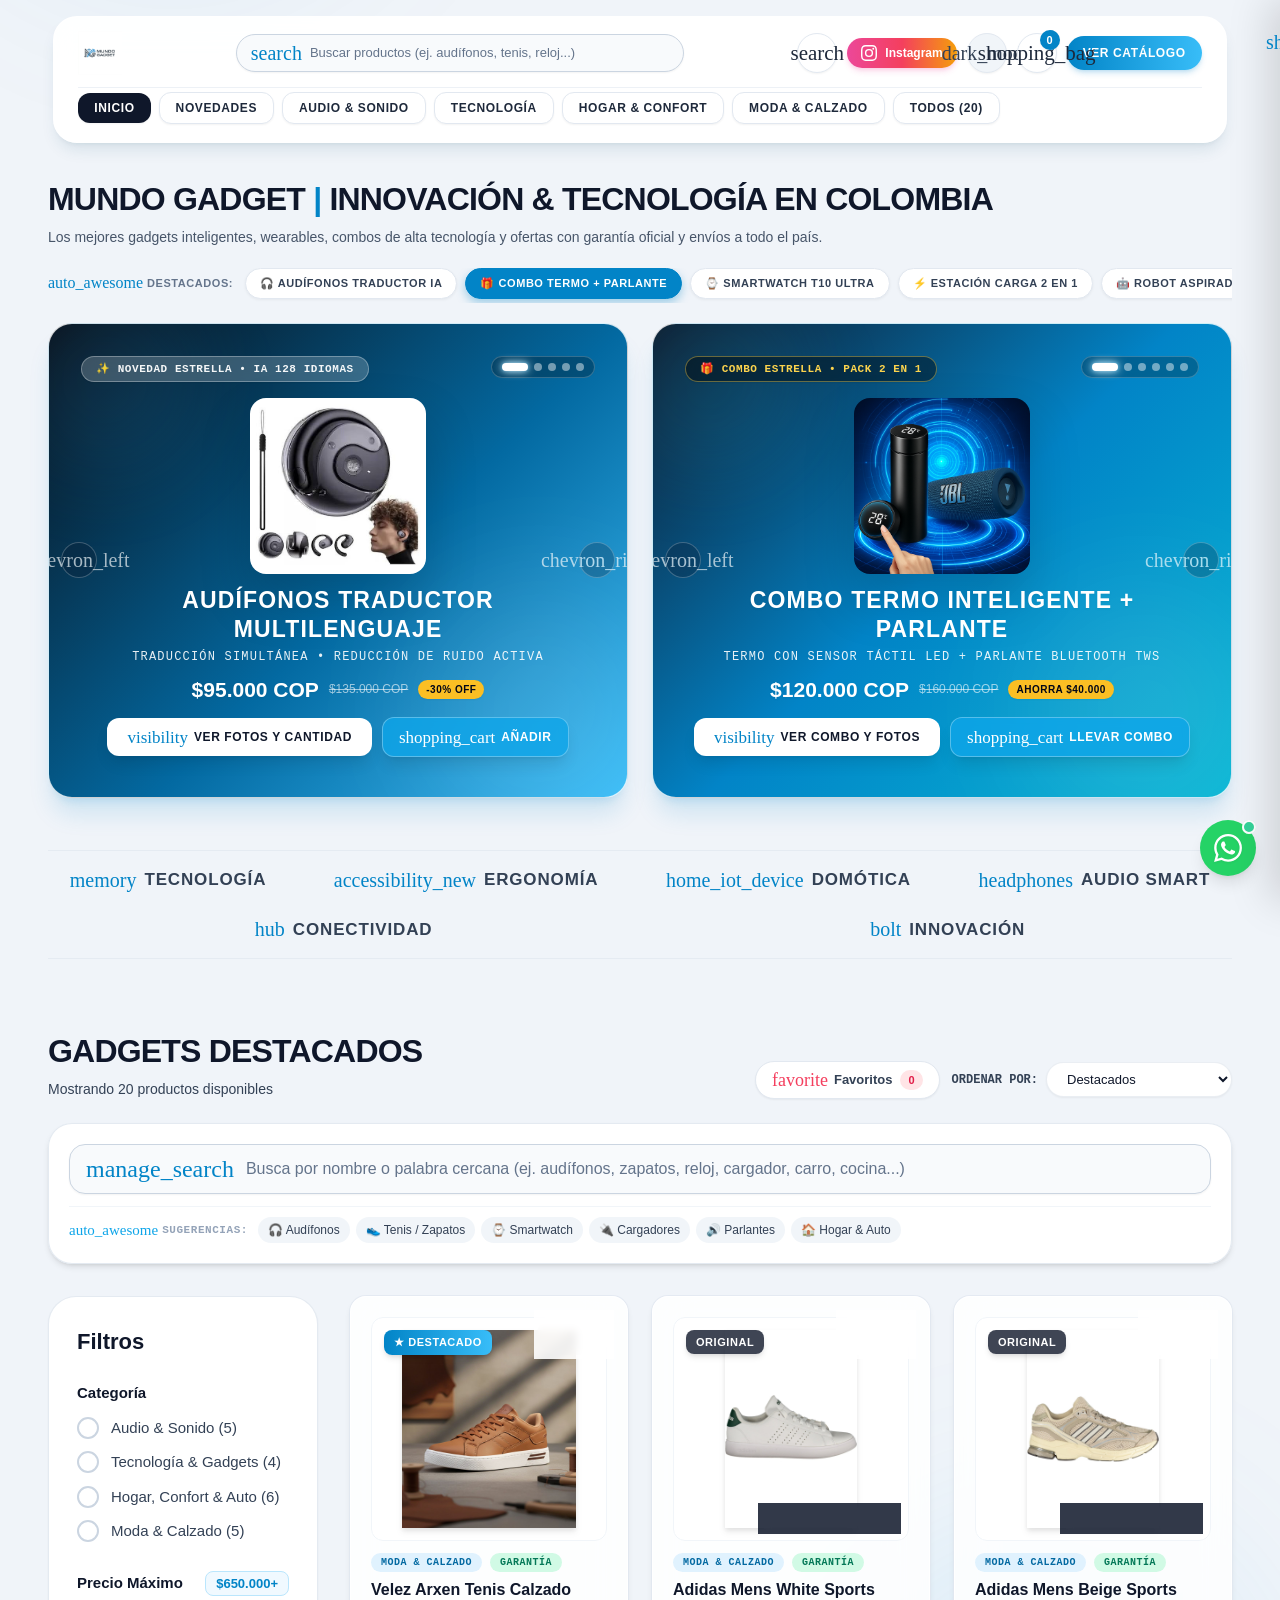
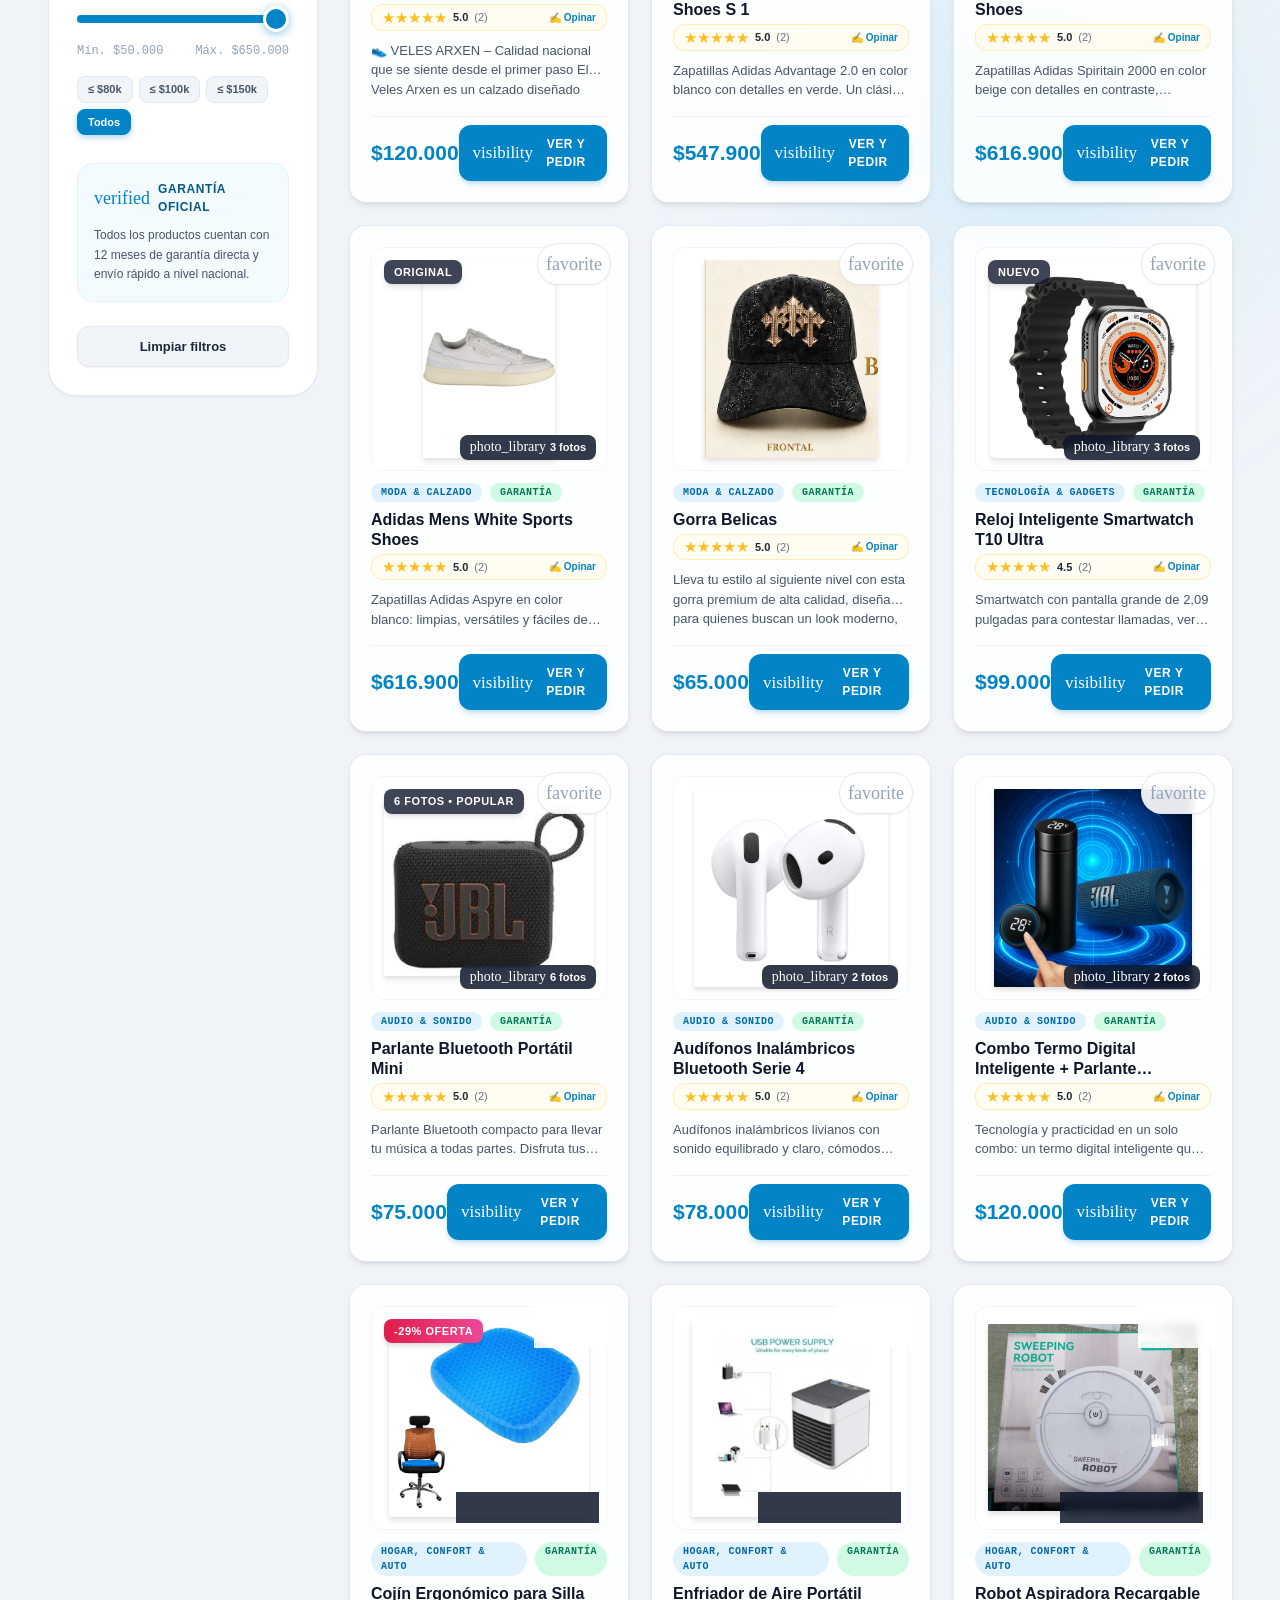
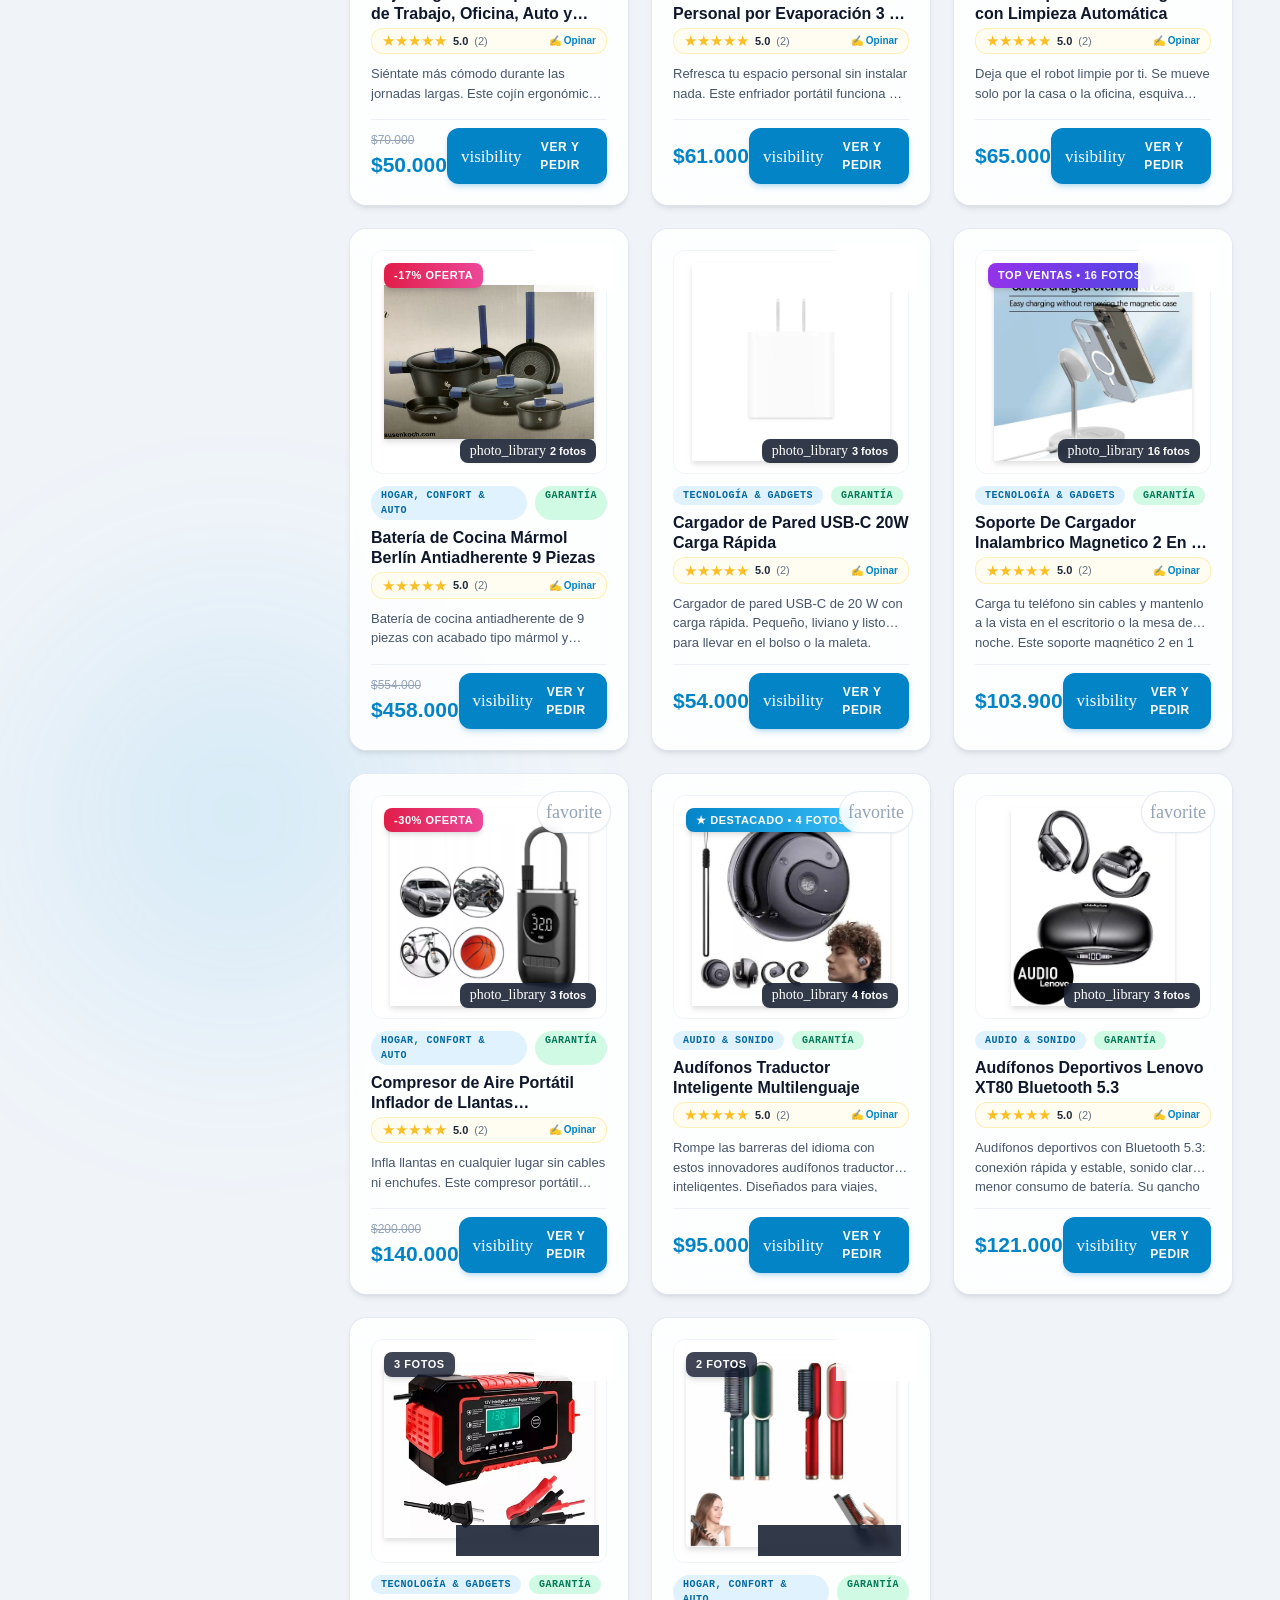
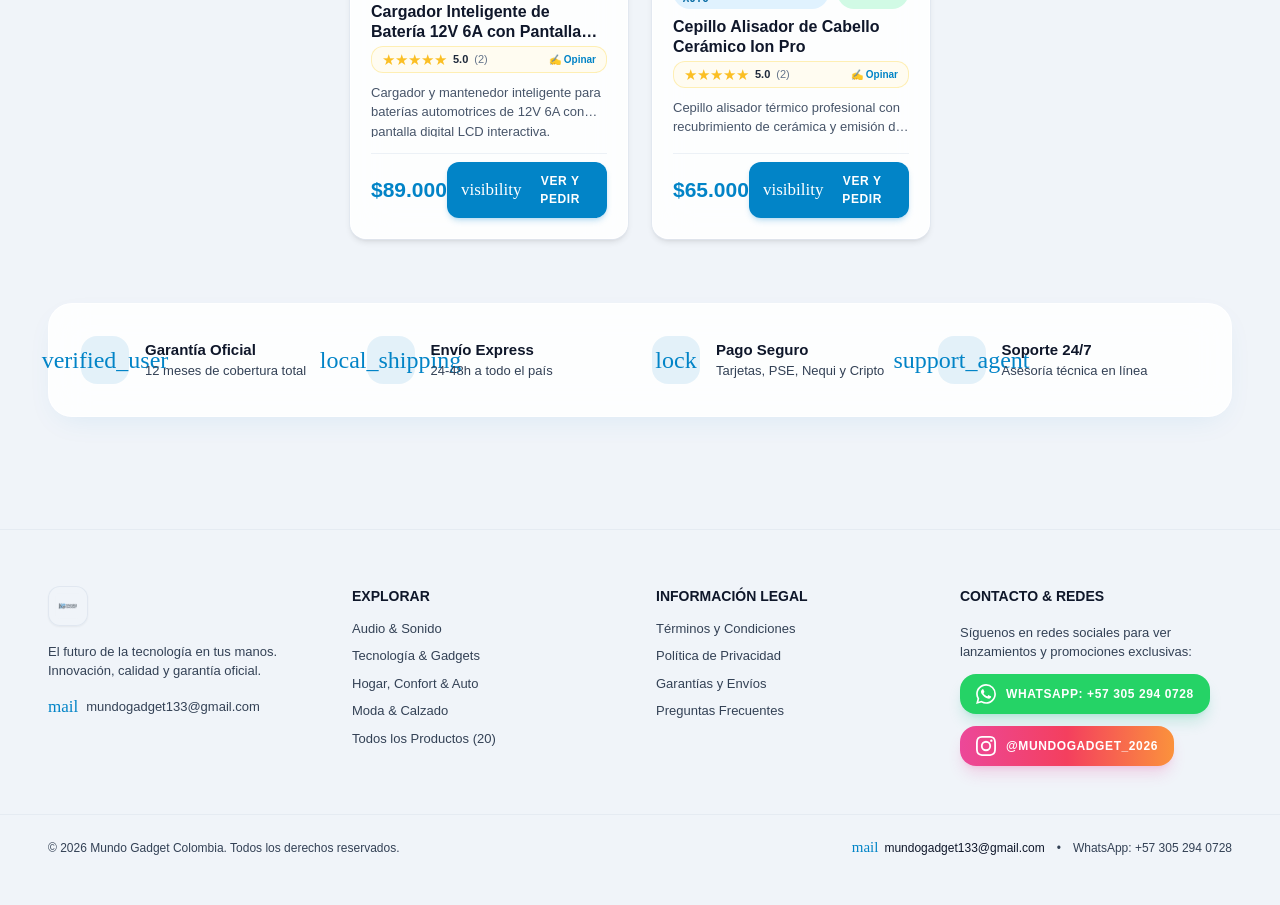
==== commit 933c9506: "chore: update Mundo Gadget website for public deployment" ====
--- a/code(1).html
+++ b/code(1).html
@@ -1,1691 +1,6296 @@
 <!DOCTYPE html>
-<html class="light" lang="es">
+<html lang="es" class="light">
 <head>
-    <meta charset="utf-8">
-    <meta content="width=device-width, initial-scale=1.0" name="viewport">
-    <title>Catálogo de Productos - MUNDO GADGET</title>
-    <script src="https://cdn.tailwindcss.com?plugins=forms,container-queries"></script>
-    <link href="https://fonts.googleapis.com/css2?family=Hanken+Grotesk:wght@400;500;600&family=JetBrains+Mono:wght@400;500;600&family=Sora:wght@400;600;700&display=swap" rel="stylesheet">
-    <link href="https://fonts.googleapis.com/css2?family=Material+Symbols+Outlined:opsz,wght,FILL,GRAD@20..48,100..700,0..1,-50..200" rel="stylesheet">
-    <script id="tailwind-config">
-        tailwind.config = {
-            darkMode: "class",
-            theme: {
-                extend: {
-                    colors: {
-                        "on-background": "#1c1b1b",
-                        "tertiary-container": "#5663a5",
-                        "accent-gradient-start": "#6C4DDB",
-                        "surface-white": "#F8F8FA",
-                        "primary": "#5330c1",
-                        "on-secondary-fixed": "#1d0061",
-                        "surface-bright": "#fcf9f8",
-                        "on-tertiary": "#ffffff",
-                        "inverse-primary": "#cbbeff",
-                        "error": "#ba1a1a",
-                        "glass-stroke": "rgba(255, 255, 255, 0.4)",
-                        "inverse-surface": "#313030",
-                        "on-primary-fixed": "#1d0061",
-                        "secondary-fixed": "#e7deff",
-                        "secondary-fixed-dim": "#cbbeff",
-                        "primary-fixed": "#e7deff",
-                        "on-primary-fixed-variant": "#4b24b9",
-                        "on-secondary-fixed-variant": "#4b22bc",
-                        "surface": "#fcf9f8",
-                        "on-secondary": "#ffffff",
-                        "background": "#fcf9f8",
-                        "inverse-on-surface": "#f3f0ef",
-                        "on-surface-variant": "#484554",
-                        "primary-fixed-dim": "#cbbeff",
-                        "on-secondary-container": "#fffbff",
-                        "on-error": "#ffffff",
-                        "on-primary-container": "#ebe3ff",
-                        "on-surface": "#1c1b1b",
-                        "surface-dim": "#dcd9d9",
-                        "surface-container-high": "#eae7e7",
-                        "outline-variant": "#cac4d6",
-                        "primary-container": "#6c4ddb",
-                        "on-error-container": "#93000a",
-                        "surface-container-lowest": "#ffffff",
-                        "error-container": "#ffdad6",
-                        "tertiary-fixed-dim": "#b9c3ff",
-                        "secondary": "#603fd2",
-                        "on-primary": "#ffffff",
-                        "accent-gradient-end": "#AAB7FF",
-                        "outline": "#797585",
-                        "surface-tint": "#6343d1",
-                        "on-tertiary-fixed-variant": "#354281",
-                        "on-tertiary-fixed": "#021355",
-                        "surface-container-highest": "#e5e2e1",
-                        "tertiary-fixed": "#dee1ff",
-                        "surface-variant": "#e5e2e1",
-                        "surface-container": "#f0edec",
-                        "surface-container-low": "#f6f3f2",
-                        "tertiary": "#3e4b8b",
-                        "surface-gray": "#ECECF1",
-                        "on-tertiary-container": "#e3e5ff",
-                        "secondary-container": "#7a5bec"
-                    },
-                    borderRadius: {
-                        "DEFAULT": "1rem",
-                        "lg": "2rem",
-                        "xl": "3rem",
-                        "full": "9999px"
-                    },
-                    spacing: {
-                        "section-gap": "80px",
-                        "stack-lg": "32px",
-                        "gutter": "24px",
-                        "stack-sm": "8px",
-                        "margin-mobile": "20px",
-                        "margin-desktop": "80px",
-                        "stack-md": "16px",
-                        "container-max": "1280px"
-                    },
-                    fontFamily: {
-                        "body-md": ["Hanken Grotesk", "sans-serif"],
-                        "headline-xl": ["Sora", "sans-serif"],
-                        "display-lg": ["Sora", "sans-serif"],
-                        "body-lg": ["Hanken Grotesk", "sans-serif"],
-                        "button": ["Sora", "sans-serif"],
-                        "headline-lg": ["Sora", "sans-serif"],
-                        "label-sm": ["JetBrains Mono", "monospace"],
-                        "headline-xl-mobile": ["Sora", "sans-serif"]
-                    },
-                    fontSize: {
-                        "body-md": ["16px", { "lineHeight": "24px", "fontWeight": "400" }],
-                        "headline-xl": ["44px", { "lineHeight": "52px", "letterSpacing": "-0.02em", "fontWeight": "600" }],
-                        "display-lg": ["72px", { "lineHeight": "80px", "letterSpacing": "-0.04em", "fontWeight": "700" }],
-                        "body-lg": ["18px", { "lineHeight": "28px", "fontWeight": "400" }],
-                        "button": ["14px", { "lineHeight": "20px", "letterSpacing": "0.02em", "fontWeight": "600" }],
-                        "headline-lg": ["28px", { "lineHeight": "36px", "fontWeight": "600" }],
-                        "label-sm": ["12px", { "lineHeight": "16px", "letterSpacing": "0.05em", "fontWeight": "500" }],
-                        "headline-xl-mobile": ["30px", { "lineHeight": "38px", "letterSpacing": "-0.02em", "fontWeight": "600" }]
-                    }
-                }
+  <meta charset="UTF-8">
+  <meta name="viewport" content="width=device-width, initial-scale=1.0">
+  <title>Mundo Gadget | Tienda Oficial de Tecnología e Innovación</title>
+  <meta name="description" content="Descubre los gadgets más innovadores: audífonos traductores IA, cargadores inteligentes, wearables y domótica con envío a todo el país y garantía oficial.">
+  <link rel="icon" type="image/png" href="logo.png">
+
+  <link rel="canonical" href="https://mundogadget.com/">
+  <meta name="robots" content="index, follow, max-image-preview:large, max-snippet:-1, max-video-preview:-1">
+  <meta name="theme-color" content="#0284C7">
+  <!-- Security & Privacy Best Practices -->
+  <meta http-equiv="X-Content-Type-Options" content="nosniff">
+  <meta name="referrer" content="strict-origin-when-cross-origin">
+  <meta http-equiv="Permissions-Policy" content="camera=(), microphone=(), geolocation=()">
+  <meta http-equiv="Content-Security-Policy" content="default-src 'self' 'unsafe-inline' https:; img-src 'self' data: https:; font-src 'self' https://fonts.gstatic.com; style-src 'self' 'unsafe-inline' https://fonts.googleapis.com; script-src 'self' 'unsafe-inline';">
+
+  <!-- Open Graph / Facebook / WhatsApp -->
+  <meta property="og:type" content="website">
+  <meta property="og:locale" content="es_CO">
+  <meta property="og:url" content="https://mundogadget.com/">
+  <meta property="og:site_name" content="Mundo Gadget Colombia">
+  <meta property="og:title" content="Mundo Gadget | Tienda Oficial de Tecnología e Innovación">
+  <meta property="og:description" content="Descubre los gadgets más innovadores en Colombia: audífonos traductores IA, cargadores inteligentes, audio de alta fidelidad y calzado deportivo con garantía oficial y envíos nacionales.">
+  <meta property="og:image" content="https://mundogadget.com/images/productos/audifonos-traductor-inteligente-multilenguaje-01.jpg">
+  <meta property="og:image:alt" content="Mundo Gadget Tecnología Colombia">
+
+  <!-- Twitter Cards -->
+  <meta name="twitter:card" content="summary_large_image">
+  <meta name="twitter:title" content="Mundo Gadget | Tienda Oficial de Tecnología e Innovación">
+  <meta name="twitter:description" content="Los mejores gadgets inteligentes y tecnología en Colombia con garantía y envíos rápidos.">
+  <meta name="twitter:image" content="https://mundogadget.com/images/productos/audifonos-traductor-inteligente-multilenguaje-01.jpg">
+
+  <!-- Structured Data (JSON-LD) -->
+  <script type="application/ld+json">
+{
+  "@context": "https://schema.org",
+  "@graph": [
+    {
+      "@type": "Organization",
+      "@id": "https://mundogadget.com/#organization",
+      "name": "Mundo Gadget Colombia",
+      "url": "https://mundogadget.com/",
+      "logo": {
+        "@type": "ImageObject",
+        "url": "https://mundogadget.com/logo.png"
+      },
+      "description": "Tienda oficial de tecnología, gadgets inteligentes y novedades en Colombia con garantía y envíos nacionales.",
+      "contactPoint": {
+        "@type": "ContactPoint",
+        "telephone": "+57-305-294-0728",
+        "email": "mundogadget133@gmail.com",
+        "contactType": "customer service",
+        "areaServed": "CO",
+        "availableLanguage": "Spanish"
+      }
+    },
+    {
+      "@type": "WebSite",
+      "@id": "https://mundogadget.com/#website",
+      "url": "https://mundogadget.com/",
+      "name": "Mundo Gadget Colombia",
+      "publisher": {
+        "@id": "https://mundogadget.com/#organization"
+      },
+      "inLanguage": "es-CO"
+    },
+    {
+      "@type": "ItemList",
+      "name": "Catálogo Oficial Mundo Gadget",
+      "numberOfItems": 20,
+      "itemListElement": [
+        {
+          "@type": "ListItem",
+          "position": 1,
+          "item": {
+            "@type": "Product",
+            "name": "Velez Arxen Tenis Calzado",
+            "description": "👟 VELES ARXEN – Calidad nacional que se siente desde el primer paso El Veles Arxen es un calzado diseñado para quienes buscan estilo, comodidad y durabilidad en un solo producto. Elaborado por manos colombianas, con insumos de alta calidad y acabados",
+            "image": [
+              "https://mundogadget.com/images/productos/velez-arxen-tenis-calzado-01.jpg"
+            ],
+            "offers": {
+              "@type": "Offer",
+              "price": "120000",
+              "priceCurrency": "COP",
+              "availability": "https://schema.org/InStock",
+              "url": "https://mundogadget.com/#catalogo"
             }
+          }
+        },
+        {
+          "@type": "ListItem",
+          "position": 2,
+          "item": {
+            "@type": "Product",
+            "name": "Adidas Mens White Sports Shoes S 1",
+            "description": "Zapatillas Adidas Advantage 2.0 en color blanco con detalles en verde. Un clásico de estilo tenis para usar todos los días. Ajuste con cordones Plantilla removible Estampado y logo Adidas Composición60 % poliuretano, 40 % poliéster.",
+            "image": [
+              "https://mundogadget.com/images/productos/adidas-mens-white-sports-shoes-s-1-01.jpg",
+              "https://mundogadget.com/images/productos/adidas-mens-white-sports-shoes-s-1-02.jpg",
+              "https://mundogadget.com/images/productos/adidas-mens-white-sports-shoes-s-1-03.jpg"
+            ],
+            "offers": {
+              "@type": "Offer",
+              "price": "547900",
+              "priceCurrency": "COP",
+              "availability": "https://schema.org/InStock",
+              "url": "https://mundogadget.com/#catalogo"
+            }
+          }
+        },
+        {
+          "@type": "ListItem",
+          "position": 3,
+          "item": {
+            "@type": "Product",
+            "name": "Adidas Mens Beige Sports Shoes",
+            "description": "Zapatillas Adidas Spiritain 2000 en color beige con detalles en contraste, inspiradas en el running de los 2000. Ajuste con cordones Plantilla removible Estampado y logo Adidas Composición50 % poliéster, 30 % poliuretano, 20 % cuero.",
+            "image": [
+              "https://mundogadget.com/images/productos/adidas-mens-beige-sports-shoes-01.jpg",
+              "https://mundogadget.com/images/productos/adidas-mens-beige-sports-shoes-02.jpg",
+              "https://mundogadget.com/images/productos/adidas-mens-beige-sports-shoes-03.jpg"
+            ],
+            "offers": {
+              "@type": "Offer",
+              "price": "616900",
+              "priceCurrency": "COP",
+              "availability": "https://schema.org/InStock",
+              "url": "https://mundogadget.com/#catalogo"
+            }
+          }
+        },
+        {
+          "@type": "ListItem",
+          "position": 4,
+          "item": {
+            "@type": "Product",
+            "name": "Adidas Mens White Sports Shoes",
+            "description": "Zapatillas Adidas Aspyre en color blanco: limpias, versátiles y fáciles de combinar. Ajuste con cordones Plantilla removible Estampado y logo Adidas Composición50 % poliuretano, 30 % poliéster, 20 % cuero.",
+            "image": [
+              "https://mundogadget.com/images/productos/adidas-mens-white-sports-shoes-01.jpg",
+              "https://mundogadget.com/images/productos/adidas-mens-white-sports-shoes-02.jpg",
+              "https://mundogadget.com/images/productos/adidas-mens-white-sports-shoes-03.jpg"
+            ],
+            "offers": {
+              "@type": "Offer",
+              "price": "616900",
+              "priceCurrency": "COP",
+              "availability": "https://schema.org/InStock",
+              "url": "https://mundogadget.com/#catalogo"
+            }
+          }
+        },
+        {
+          "@type": "ListItem",
+          "position": 5,
+          "item": {
+            "@type": "Product",
+            "name": "Gorra Belicas",
+            "description": "Lleva tu estilo al siguiente nivel con esta gorra premium de alta calidad, diseñada para quienes buscan un look moderno, exclusivo y diferente. ✅ Bordado de alta definición. ✅ Material resistente y de excelente acabado. ✅ Visera curva para un estilo ",
+            "image": [
+              "https://mundogadget.com/images/productos/gorra-belicas-01.png"
+            ],
+            "offers": {
+              "@type": "Offer",
+              "price": "65000",
+              "priceCurrency": "COP",
+              "availability": "https://schema.org/InStock",
+              "url": "https://mundogadget.com/#catalogo"
+            }
+          }
+        },
+        {
+          "@type": "ListItem",
+          "position": 6,
+          "item": {
+            "@type": "Product",
+            "name": "Reloj Inteligente Smartwatch T10 Ultra",
+            "description": "Smartwatch con pantalla grande de 2,09 pulgadas para contestar llamadas, ver tus notificaciones y llevar el control de tu actividad sin sacar el celular. Contesta y realiza llamadas desde el reloj Notificaciones de redes sociales y llamadas entrantes",
+            "image": [
+              "https://mundogadget.com/images/productos/reloj-inteligente-smartwatch-t10-ultra-01.jpg",
+              "https://mundogadget.com/images/productos/reloj-inteligente-smartwatch-t10-ultra-02.jpg",
+              "https://mundogadget.com/images/productos/reloj-inteligente-smartwatch-t10-ultra-03.jpg"
+            ],
+            "offers": {
+              "@type": "Offer",
+              "price": "99000",
+              "priceCurrency": "COP",
+              "availability": "https://schema.org/InStock",
+              "url": "https://mundogadget.com/#catalogo"
+            }
+          }
+        },
+        {
+          "@type": "ListItem",
+          "position": 7,
+          "item": {
+            "@type": "Product",
+            "name": "Parlante Bluetooth Portátil Mini",
+            "description": "Parlante Bluetooth compacto para llevar tu música a todas partes. Disfruta tus canciones favoritas o tus películas con buena calidad de sonido. Hasta 5 horas de reproducción Conexión Bluetooth Tamaño mini, cabe en el bolso o la maleta",
+            "image": [
+              "https://mundogadget.com/images/productos/parlante-bluetooth-portatil-mini-01.jpg",
+              "https://mundogadget.com/images/productos/parlante-bluetooth-portatil-mini-02.jpg",
+              "https://mundogadget.com/images/productos/parlante-bluetooth-portatil-mini-03.jpg"
+            ],
+            "offers": {
+              "@type": "Offer",
+              "price": "75000",
+              "priceCurrency": "COP",
+              "availability": "https://schema.org/InStock",
+              "url": "https://mundogadget.com/#catalogo"
+            }
+          }
+        },
+        {
+          "@type": "ListItem",
+          "position": 8,
+          "item": {
+            "@type": "Product",
+            "name": "Audífonos Inalámbricos Bluetooth Serie 4",
+            "description": "Audífonos inalámbricos livianos con sonido equilibrado y claro, cómodos para usar todo el día. Audio espacial Micrófono para llamadas Controles táctiles para música y llamadas Activación del asistente de voz del celular Hasta 5 horas de uso continuo ",
+            "image": [
+              "https://mundogadget.com/images/productos/audifonos-inalambricos-serie-4-01.png",
+              "https://mundogadget.com/images/productos/audifonos-inalambricos-serie-4-02.png"
+            ],
+            "offers": {
+              "@type": "Offer",
+              "price": "78000",
+              "priceCurrency": "COP",
+              "availability": "https://schema.org/InStock",
+              "url": "https://mundogadget.com/#catalogo"
+            }
+          }
+        },
+        {
+          "@type": "ListItem",
+          "position": 9,
+          "item": {
+            "@type": "Product",
+            "name": "Combo Termo Digital Inteligente + Parlante Bluetooth",
+            "description": "Tecnología y practicidad en un solo combo: un termo digital inteligente que mantiene tu bebida a la temperatura perfecta, más un parlante Bluetooth portátil con sonido potente y diseño resistente. Termo digital inteligente Parlante Bluetooth portátil",
+            "image": [
+              "https://mundogadget.com/images/productos/combo-termo-inteligente-parlante-01.png",
+              "https://mundogadget.com/images/productos/combo-termo-inteligente-parlante-02.png"
+            ],
+            "offers": {
+              "@type": "Offer",
+              "price": "120000",
+              "priceCurrency": "COP",
+              "availability": "https://schema.org/InStock",
+              "url": "https://mundogadget.com/#catalogo"
+            }
+          }
+        },
+        {
+          "@type": "ListItem",
+          "position": 10,
+          "item": {
+            "@type": "Product",
+            "name": "Cojín Ergonómico para Silla de Trabajo, Oficina, Auto y Gamer",
+            "description": "Siéntate más cómodo durante las jornadas largas. Este cojín ergonómico se adapta a tu silla de oficina, la de trabajo en casa, el asiento del carro o tu silla gamer. Diseño ergonómico para mayor comodidad al estar sentado Ideal para trabajo, estudio,",
+            "image": [
+              "https://mundogadget.com/images/productos/cojin-ergonomico-silla-trabajo-01.png",
+              "https://mundogadget.com/images/productos/cojin-ergonomico-silla-trabajo-02.png"
+            ],
+            "offers": {
+              "@type": "Offer",
+              "price": "50000",
+              "priceCurrency": "COP",
+              "availability": "https://schema.org/InStock",
+              "url": "https://mundogadget.com/#catalogo"
+            }
+          }
+        },
+        {
+          "@type": "ListItem",
+          "position": 11,
+          "item": {
+            "@type": "Product",
+            "name": "Enfriador de Aire Portátil Personal por Evaporación 3 en 1",
+            "description": "Refresca tu espacio personal sin instalar nada. Este enfriador portátil funciona por evaporación de agua: enfría y humidifica el aire alrededor de tu escritorio, mesa de noche o espacios pequeños. Compacto y fácil de transportar Enfría y humidifica a",
+            "image": [
+              "https://mundogadget.com/images/productos/aire-acondicionado-personal-3-en-1-01.png",
+              "https://mundogadget.com/images/productos/aire-acondicionado-personal-3-en-1-02.png"
+            ],
+            "offers": {
+              "@type": "Offer",
+              "price": "61000",
+              "priceCurrency": "COP",
+              "availability": "https://schema.org/InStock",
+              "url": "https://mundogadget.com/#catalogo"
+            }
+          }
+        },
+        {
+          "@type": "ListItem",
+          "position": 12,
+          "item": {
+            "@type": "Product",
+            "name": "Robot Aspiradora Recargable con Limpieza Automática",
+            "description": "Deja que el robot limpie por ti. Se mueve solo por la casa o la oficina, esquiva obstáculos y entra debajo de muebles y en esquinas gracias a su diseño de solo 5 cm de alto. Cubre de 100 a 150 m² Sensor anticolisión que reconoce obstáculos Funcionami",
+            "image": [
+              "https://mundogadget.com/images/productos/robot-aspiradora-recargable-limpieza-aut-01.jpg",
+              "https://mundogadget.com/images/productos/robot-aspiradora-recargable-limpieza-aut-02.webp",
+              "https://mundogadget.com/images/productos/robot-aspiradora-recargable-limpieza-aut-03.webp"
+            ],
+            "offers": {
+              "@type": "Offer",
+              "price": "65000",
+              "priceCurrency": "COP",
+              "availability": "https://schema.org/InStock",
+              "url": "https://mundogadget.com/#catalogo"
+            }
+          }
+        },
+        {
+          "@type": "ListItem",
+          "position": 13,
+          "item": {
+            "@type": "Product",
+            "name": "Batería de Cocina Mármol Berlín Antiadherente 9 Piezas",
+            "description": "Batería de cocina antiadherente de 9 piezas con acabado tipo mármol y diseño moderno estilo Berlín. Pensada para el uso diario: su cuerpo resistente reparte el calor de manera uniforme, así cocinas más rápido y ahorras energía. 9 piezas Recubrimiento",
+            "image": [
+              "https://mundogadget.com/images/productos/bateria-cocina-marmol-berlin-antiadherente-01.jpg",
+              "https://mundogadget.com/images/productos/bateria-cocina-marmol-berlin-antiadherente-02.jpg"
+            ],
+            "offers": {
+              "@type": "Offer",
+              "price": "458000",
+              "priceCurrency": "COP",
+              "availability": "https://schema.org/InStock",
+              "url": "https://mundogadget.com/#catalogo"
+            }
+          }
+        },
+        {
+          "@type": "ListItem",
+          "position": 14,
+          "item": {
+            "@type": "Product",
+            "name": "Cargador de Pared USB-C 20W Carga Rápida",
+            "description": "Cargador de pared USB-C de 20 W con carga rápida. Pequeño, liviano y listo para llevar en el bolso o la maleta. Carga rápida para iPhone 8 o posterior Funciona con cualquier dispositivo con puerto USB-C: celulares Android, tablets y más Diseño compac",
+            "image": [
+              "https://mundogadget.com/images/productos/cargador-pared-usb-c-20w-01.jpg",
+              "https://mundogadget.com/images/productos/cargador-pared-usb-c-20w-02.jpg",
+              "https://mundogadget.com/images/productos/cargador-pared-usb-c-20w-03.jpg"
+            ],
+            "offers": {
+              "@type": "Offer",
+              "price": "54000",
+              "priceCurrency": "COP",
+              "availability": "https://schema.org/InStock",
+              "url": "https://mundogadget.com/#catalogo"
+            }
+          }
+        },
+        {
+          "@type": "ListItem",
+          "position": 15,
+          "item": {
+            "@type": "Product",
+            "name": "Soporte De Cargador Inalambrico Magnetico 2 En 1 Estacion De Carga De Telefono",
+            "description": "Carga tu teléfono sin cables y mantenlo a la vista en el escritorio o la mesa de noche. Este soporte magnético 2 en 1 sostiene el equipo mientras lo carga, para que veas notificaciones, videos o llamadas sin descolgarlo. Carga inalámbrica magnética S",
+            "image": [
+              "https://mundogadget.com/images/productos/soporte-de-cargador-inalambrico-magnetico-2-en-1-estacion-de-carga-de-telefono-01.jpg",
+              "https://mundogadget.com/images/productos/soporte-de-cargador-inalambrico-magnetico-2-en-1-estacion-de-carga-de-telefono-02.jpg",
+              "https://mundogadget.com/images/productos/soporte-de-cargador-inalambrico-magnetico-2-en-1-estacion-de-carga-de-telefono-03.jpg"
+            ],
+            "offers": {
+              "@type": "Offer",
+              "price": "103900",
+              "priceCurrency": "COP",
+              "availability": "https://schema.org/InStock",
+              "url": "https://mundogadget.com/#catalogo"
+            }
+          }
+        },
+        {
+          "@type": "ListItem",
+          "position": 16,
+          "item": {
+            "@type": "Product",
+            "name": "Compresor de Aire Portátil Inflador de Llantas Inalámbrico",
+            "description": "Infla llantas en cualquier lugar sin cables ni enchufes. Este compresor portátil tiene batería integrada recargable por USB tipo C, listo para el día a día o para una emergencia en la carretera. Infla llantas de carro, moto y bicicleta También balone",
+            "image": [
+              "https://mundogadget.com/images/productos/compresor-portable-inflador-de-llantas-c-01.png",
+              "https://mundogadget.com/images/productos/compresor-portable-inflador-de-llantas-c-02.png",
+              "https://mundogadget.com/images/productos/compresor-portable-inflador-de-llantas-c-03.png"
+            ],
+            "offers": {
+              "@type": "Offer",
+              "price": "140000",
+              "priceCurrency": "COP",
+              "availability": "https://schema.org/InStock",
+              "url": "https://mundogadget.com/#catalogo"
+            }
+          }
+        },
+        {
+          "@type": "ListItem",
+          "position": 17,
+          "item": {
+            "@type": "Product",
+            "name": "Audífonos Traductor Inteligente Multilenguaje",
+            "description": "Rompe las barreras del idioma con estos innovadores audífonos traductores inteligentes. Diseñados para viajes, negocios, estudio y comunicación internacional, permiten la traducción de conversaciones en tiempo real en hasta 128 idiomas, ofreciendo un",
+            "image": [
+              "https://mundogadget.com/images/productos/audifonos-traductor-inteligente-multilenguaje-01.jpg",
+              "https://mundogadget.com/images/productos/audifonos-traductor-inteligente-multilenguaje-02.jpg",
+              "https://mundogadget.com/images/productos/audifonos-traductor-inteligente-multilenguaje-03.jpg"
+            ],
+            "offers": {
+              "@type": "Offer",
+              "price": "95000",
+              "priceCurrency": "COP",
+              "availability": "https://schema.org/InStock",
+              "url": "https://mundogadget.com/#catalogo"
+            }
+          }
+        },
+        {
+          "@type": "ListItem",
+          "position": 18,
+          "item": {
+            "@type": "Product",
+            "name": "Audífonos Deportivos Lenovo XT80 Bluetooth 5.3",
+            "description": "Audífonos deportivos con Bluetooth 5.3: conexión rápida y estable, sonido claro y menor consumo de batería. Su gancho para la oreja los mantiene firmes incluso en los entrenamientos más intensos. Hasta 40 horas de reproducción con el estuche de carga",
+            "image": [
+              "https://mundogadget.com/images/productos/audifonos-deportivos-lenovo-xt80-1-01.png",
+              "https://mundogadget.com/images/productos/audifonos-deportivos-lenovo-xt80-1-02.png",
+              "https://mundogadget.com/images/productos/audifonos-deportivos-lenovo-xt80-1-03.png"
+            ],
+            "offers": {
+              "@type": "Offer",
+              "price": "121000",
+              "priceCurrency": "COP",
+              "availability": "https://schema.org/InStock",
+              "url": "https://mundogadget.com/#catalogo"
+            }
+          }
+        },
+        {
+          "@type": "ListItem",
+          "position": 19,
+          "item": {
+            "@type": "Product",
+            "name": "Cargador Inteligente de Batería 12V 6A con Pantalla LCD",
+            "description": "Cargador y mantenedor inteligente para baterías automotrices de 12V 6A con pantalla digital LCD interactiva. Diagnostica, repara y recarga con máxima seguridad.",
+            "image": [
+              "https://mundogadget.com/images/productos/cargador-inteligente-1.png",
+              "https://mundogadget.com/images/productos/cargador-inteligente-2.png",
+              "https://mundogadget.com/images/productos/cargador-inteligente-3.png"
+            ],
+            "offers": {
+              "@type": "Offer",
+              "price": "89000",
+              "priceCurrency": "COP",
+              "availability": "https://schema.org/InStock",
+              "url": "https://mundogadget.com/#catalogo"
+            }
+          }
+        },
+        {
+          "@type": "ListItem",
+          "position": 20,
+          "item": {
+            "@type": "Product",
+            "name": "Cepillo Alisador de Cabello Cerámico Ion Pro",
+            "description": "Cepillo alisador térmico profesional con recubrimiento de cerámica y emisión de iones negativos. Alisa, desenreda y da brillo sin maltratar el cabello en pocos minutos.",
+            "image": [
+              "https://mundogadget.com/images/productos/cepillo-alisador-1.png",
+              "https://mundogadget.com/images/productos/cepillo-alisador-2.png"
+            ],
+            "offers": {
+              "@type": "Offer",
+              "price": "65000",
+              "priceCurrency": "COP",
+              "availability": "https://schema.org/InStock",
+              "url": "https://mundogadget.com/#catalogo"
+            }
+          }
         }
-    </script>
-    <style>
-        body {
-            background-color: #fcf9f8;
-            position: relative;
-            overflow-x: hidden;
+      ]
+    }
+  ]
+}
+  </script>
+
+  <!-- Direct Fonts and Tailwind for Instant Rendering -->
+  <link rel="preconnect" href="https://fonts.googleapis.com">
+  <link rel="preconnect" href="https://fonts.gstatic.com" crossorigin>
+  <link rel="stylesheet" href="https://fonts.googleapis.com/css2?family=Hanken+Grotesk:wght@400;500;600;700&family=JetBrains+Mono:wght@400;500;600&family=Sora:wght@400;600;700;800&display=swap">
+  <link rel="stylesheet" href="https://fonts.googleapis.com/css2?family=Material+Symbols+Outlined:wght,FILL@100..700,0..1&display=swap">
+  <script src="tailwind.js"></script>
+  <script>
+    tailwind.config = {
+      darkMode: "class",
+      theme: {
+        extend: {
+          colors: {
+            "primary": "#0284C7",
+            "primary-hover": "#0369a1",
+            "primary-light": "#e0f2fe",
+            "secondary": "#38BDF8",
+            "accent-gradient-start": "#0284C7",
+            "accent-gradient-end": "#38BDF8",
+            "on-background": "#0f172a",
+            "on-surface": "#0f172a",
+            "on-surface-variant": "#334155",
+            "surface-white": "#f8fafc",
+            "surface-bright": "#f0f4f9",
+            "surface-gray": "#e2e8f0",
+            "outline": "#64748b",
+            "outline-variant": "#cbd5e1",
+            "error": "#ef4444",
+            "glass-stroke": "rgba(255, 255, 255, 0.6)"
+          },
+          fontFamily: {
+            "body-md": ["Hanken Grotesk", "sans-serif"],
+            "headline-xl": ["Sora", "sans-serif"],
+            "headline-lg": ["Sora", "sans-serif"],
+            "button": ["Sora", "sans-serif"],
+            "label-sm": ["JetBrains Mono", "monospace"]
+          }
         }
-        .bg-aurora {
-            position: fixed;
-            top: -20%;
-            left: -10%;
-            width: 70vw;
-            height: 70vw;
-            background: radial-gradient(circle, rgba(108,77,219,0.14) 0%, rgba(252,249,248,0) 70%);
-            border-radius: 50%;
-            filter: blur(100px);
-            z-index: -1;
-            pointer-events: none;
+      }
+    };
+  </script>
+
+  <style>
+body {
+  background-color: #f0f4f9;
+  overflow-x: hidden;
+}
+
+.glass-card {
+  background: rgba(255, 255, 255, 0.85);
+  backdrop-filter: blur(20px);
+  -webkit-backdrop-filter: blur(20px);
+  border: 1px solid rgba(255, 255, 255, 0.8);
+  box-shadow: 0 10px 30px -10px rgba(2, 132, 199, 0.1);
+}
+
+.text-gradient {
+  background: linear-gradient(135deg, #0284C7 0%, #38BDF8 100%);
+  -webkit-background-clip: text;
+  -webkit-text-fill-color: transparent;
+  background-clip: text;
+}
+
+.bg-aurora {
+  position: absolute;
+  width: 600px;
+  height: 600px;
+  background: radial-gradient(circle, rgba(2, 132, 199, 0.15) 0%, rgba(240, 244, 249, 0) 70%);
+  filter: blur(80px);
+  z-index: -1;
+  border-radius: 50%;
+}
+
+.no-scrollbar::-webkit-scrollbar {
+  display: none;
+}
+
+.no-scrollbar {
+  -ms-overflow-style: none;
+  scrollbar-width: none;
+}
+
+/* Product Card transitions */
+.product-card {
+  transition: all 0.3s cubic-bezier(0.16, 1, 0.3, 1);
+}
+
+.product-card.hidden-card {
+  display: none !important;
+}
+
+.product-card.show-card {
+  display: flex !important;
+  animation: fadeInCard 0.35s ease forwards;
+}
+
+@keyframes fadeInCard {
+  from {
+    opacity: 0;
+    transform: translateY(10px);
+  }
+  to {
+    opacity: 1;
+    transform: translateY(0);
+  }
+}
+
+/* Filters: Radio Circle */
+.custom-radio-circle {
+  width: 22px;
+  height: 22px;
+  border-radius: 50%;
+  border: 2px solid #cbd5e1;
+  display: inline-flex;
+  align-items: center;
+  justify-content: center;
+  transition: all 0.2s ease;
+  flex-shrink: 0;
+  background: white;
+}
+
+.filter-radio:checked + .custom-radio-circle {
+  border-color: #0284c7;
+}
+
+.filter-radio:checked + .custom-radio-circle::after {
+  content: '';
+  width: 10px;
+  height: 10px;
+  border-radius: 50%;
+  background-color: #0284c7;
+}
+
+.filter-radio:checked ~ .filter-label-text {
+  color: #0284c7;
+  font-weight: 700;
+}
+
+/* Filters: Checkbox */
+.custom-check-box {
+  width: 22px;
+  height: 22px;
+  border-radius: 6px;
+  border: 2px solid #cbd5e1;
+  display: inline-flex;
+  align-items: center;
+  justify-content: center;
+  transition: all 0.2s ease;
+  flex-shrink: 0;
+  background: white;
+}
+
+.filter-checkbox:checked + .custom-check-box {
+  border-color: #0284c7;
+  background-color: #0284c7;
+}
+
+.filter-checkbox:checked + .custom-check-box::after {
+  content: '✓';
+  color: white;
+  font-size: 13px;
+  font-weight: 900;
+  line-height: 1;
+}
+
+.filter-checkbox:checked ~ .filter-label-text {
+  color: #0284c7;
+  font-weight: 700;
+}
+
+/* Custom Price Range Slider with gesture isolation */
+.price-slider-custom {
+  -webkit-appearance: none;
+  appearance: none;
+  width: 100%;
+  height: 8px;
+  border-radius: 999px;
+  background: linear-gradient(to right, #0284C7 0%, #0284C7 100%, #e2e8f0 100%, #e2e8f0 100%);
+  outline: none;
+  touch-action: pan-x !important;
+  user-select: none;
+  -webkit-user-select: none;
+  cursor: pointer;
+}
+
+.price-slider-custom::-webkit-slider-thumb {
+  -webkit-appearance: none;
+  appearance: none;
+  width: 26px;
+  height: 26px;
+  border-radius: 50%;
+  background: #0284C7;
+  border: 3.5px solid white;
+  box-shadow: 0 2px 10px rgba(2, 132, 199, 0.45);
+  cursor: grab;
+  transition: transform 0.15s ease, box-shadow 0.15s ease;
+  touch-action: pan-x !important;
+}
+
+.price-slider-custom::-webkit-slider-thumb:hover {
+  transform: scale(1.15);
+  box-shadow: 0 4px 14px rgba(2, 132, 199, 0.55);
+}
+
+.price-slider-custom:active::-webkit-slider-thumb {
+  cursor: grabbing;
+  transform: scale(1.22);
+  box-shadow: 0 4px 16px rgba(2, 132, 199, 0.65);
+}
+
+.price-slider-custom::-moz-range-thumb {
+  width: 26px;
+  height: 26px;
+  border-radius: 50%;
+  background: #0284C7;
+  border: 3.5px solid white;
+  box-shadow: 0 2px 10px rgba(2, 132, 199, 0.45);
+  cursor: grab;
+  touch-action: pan-x !important;
+}
+
+.price-slider-custom:active::-moz-range-thumb {
+  cursor: grabbing;
+  transform: scale(1.22);
+}
+
+/* Stable product grid container to prevent document height collapse */
+#product-grid-container {
+  min-height: 650px;
+  contain: layout;
+  transition: min-height 0.2s ease;
+}
+
+/* Quick price preset chips */
+.price-preset-chip {
+  padding: 0.25rem 0.625rem;
+  font-size: 11px;
+  font-weight: 700;
+  border-radius: 8px;
+  background: #f1f5f9;
+  color: #475569;
+  border: 1px solid #e2e8f0;
+  transition: all 0.2s ease;
+  cursor: pointer;
+  user-select: none;
+  -webkit-user-select: none;
+}
+
+.price-preset-chip:hover {
+  background: #e0f2fe;
+  color: #0284c7;
+  border-color: #bae6fd;
+}
+
+.price-preset-chip.active {
+  background: #0284c7;
+  color: white;
+  border-color: #0284c7;
+  box-shadow: 0 2px 6px rgba(2, 132, 199, 0.35);
+}
+
+html.dark .price-preset-chip {
+  background: #1e293b;
+  color: #94a3b8;
+  border-color: #334155;
+}
+
+html.dark .price-preset-chip:hover {
+  background: #0369a1;
+  color: white;
+  border-color: #38bdf8;
+}
+
+html.dark .price-preset-chip.active {
+  background: #0284c7;
+  color: white;
+  border-color: #38bdf8;
+}
+
+/* Cart Drawer */
+.cart-overlay {
+  position: fixed;
+  inset: 0;
+  background: rgba(15, 23, 42, 0.5);
+  backdrop-filter: blur(4px);
+  z-index: 100;
+  opacity: 0;
+  pointer-events: none;
+  transition: opacity 0.3s ease;
+}
+
+.cart-overlay.active {
+  opacity: 1;
+  pointer-events: all;
+}
+
+.cart-drawer {
+  position: fixed;
+  top: 0;
+  right: 0;
+  width: 440px;
+  max-width: 92vw;
+  height: 100vh;
+  background: #f8fafc;
+  z-index: 101;
+  transform: translateX(100%);
+  transition: transform 0.35s cubic-bezier(0.16, 1, 0.3, 1);
+  display: flex;
+  flex-direction: column;
+  box-shadow: -10px 0 40px rgba(0, 0, 0, 0.15);
+}
+
+.cart-drawer.active {
+  transform: translateX(0);
+}
+
+/* Checkout Modal */
+.checkout-overlay {
+  position: fixed;
+  inset: 0;
+  background: rgba(15, 23, 42, 0.65);
+  backdrop-filter: blur(6px);
+  z-index: 200;
+  opacity: 0;
+  pointer-events: none;
+  transition: opacity 0.3s ease;
+  display: flex;
+  align-items: center;
+  justify-content: center;
+  padding: 16px;
+}
+
+.checkout-overlay.active {
+  opacity: 1;
+  pointer-events: all;
+}
+
+.checkout-modal {
+  background: white;
+  border-radius: 24px;
+  width: 100%;
+  max-width: 540px;
+  max-height: 90vh;
+  overflow-y: auto;
+  transform: scale(0.92) translateY(15px);
+  transition: transform 0.35s cubic-bezier(0.16, 1, 0.3, 1);
+  box-shadow: 0 25px 60px rgba(0, 0, 0, 0.25);
+}
+
+.checkout-overlay.active .checkout-modal {
+  transform: scale(1) translateY(0);
+}
+
+.checkout-input {
+  width: 100%;
+  padding: 12px 14px;
+  border: 2px solid #e2e8f0;
+  border-radius: 14px;
+  font-family: 'Hanken Grotesk', sans-serif;
+  font-size: 14px;
+  color: #0f172a;
+  transition: border-color 0.2s, box-shadow 0.2s;
+  outline: none;
+  background: #f8fafc;
+}
+
+.checkout-input:focus {
+  border-color: #0284C7;
+  box-shadow: 0 0 0 4px rgba(2, 132, 199, 0.12);
+  background: white;
+}
+
+/* Qty buttons */
+.qty-btn {
+  width: 28px;
+  height: 28px;
+  border-radius: 8px;
+  border: 1.5px solid #e2e8f0;
+  display: flex;
+  align-items: center;
+  justify-content: center;
+  cursor: pointer;
+  transition: all 0.2s;
+  background: white;
+  color: #334155;
+  font-weight: 700;
+  font-size: 16px;
+}
+
+.qty-btn:hover {
+  border-color: #0284C7;
+  color: #0284C7;
+  background: #f0f9ff;
+}
+
+/* Ensure all buttons have explicit text color, contrast, and reset */
+button, input[type="button"], input[type="submit"] {
+  cursor: pointer;
+  -webkit-appearance: none;
+}
+
+/* Navbar buttons styling */
+nav button, nav a {
+  font-family: 'Sora', -apple-system, BlinkMacSystemFont, 'Segoe UI', Roboto, sans-serif !important;
+}
+
+/* Material Symbols icon font fallback */
+.material-symbols-outlined {
+  font-family: 'Material Symbols Outlined' !important;
+  font-weight: normal;
+  font-style: normal;
+  font-size: 20px;
+  line-height: 1;
+  display: inline-block;
+  text-transform: none;
+  letter-spacing: normal;
+  word-wrap: normal;
+  white-space: nowrap;
+  direction: ltr;
+  vertical-align: middle;
+  -webkit-font-smoothing: antialiased;
+}
+
+/* Universal text and background colors for high contrast */
+.text-on-surface {
+  color: #0f172a !important;
+}
+
+.text-on-surface-variant {
+  color: #334155 !important;
+}
+
+.text-on-background {
+  color: #0f172a !important;
+}
+
+.text-primary {
+  color: #0284C7 !important;
+}
+
+.bg-primary {
+  background-color: #0284C7 !important;
+  color: #ffffff !important;
+}
+
+.bg-primary:hover {
+  background-color: #0369a1 !important;
+}
+
+/* Product cards: Ensure buttons are visible and bold */
+.product-card button {
+  opacity: 1 !important;
+  visibility: visible !important;
+}
+
+/* Product Detail & Photo Gallery Modal */
+.product-modal-overlay {
+  position: fixed;
+  inset: 0;
+  background: rgba(15, 23, 42, 0.7);
+  backdrop-filter: blur(8px);
+  -webkit-backdrop-filter: blur(8px);
+  z-index: 150;
+  opacity: 0;
+  pointer-events: none;
+  transition: opacity 0.3s ease;
+  display: flex;
+  align-items: center;
+  justify-content: center;
+  padding: 16px;
+}
+
+.product-modal-overlay.active {
+  opacity: 1;
+  pointer-events: all;
+}
+
+.product-modal-container {
+  transform: scale(0.93) translateY(15px);
+  transition: transform 0.35s cubic-bezier(0.16, 1, 0.3, 1);
+}
+
+.product-modal-overlay.active .product-modal-container {
+  transform: scale(1) translateY(0);
+}
+
+.modal-thumb {
+  width: 62px;
+  height: 62px;
+  border-radius: 14px;
+  border: 2.5px solid transparent;
+  cursor: pointer;
+  overflow: hidden;
+  background: white;
+  padding: 3px;
+  transition: all 0.2s ease;
+  flex-shrink: 0;
+}
+
+.modal-thumb:hover {
+  border-color: #38BDF8;
+  transform: translateY(-2px);
+}
+
+.modal-thumb.active {
+  border-color: #0284C7;
+  box-shadow: 0 4px 12px rgba(2, 132, 199, 0.25);
+  transform: scale(1.05);
+}
+  
+/* =========================================
+   DARK MODE COMPREHENSIVE HIGH-CONTRAST STYLING
+   ========================================= */
+html.dark {
+  color-scheme: dark;
+}
+
+html.dark body {
+  background-color: #080c14 !important;
+  color: #f1f5f9 !important;
+}
+
+html.dark .bg-aurora {
+  opacity: 0.18 !important;
+}
+
+/* Glass cards and containers */
+html.dark .glass-card {
+  background: rgba(15, 23, 42, 0.92) !important;
+  border-color: rgba(51, 65, 85, 0.8) !important;
+  box-shadow: 0 10px 30px -10px rgba(0, 0, 0, 0.7) !important;
+}
+
+/* Navigation bar */
+html.dark nav {
+  background-color: rgba(15, 23, 42, 0.96) !important;
+  border-color: rgba(51, 65, 85, 0.8) !important;
+  box-shadow: 0 10px 25px -5px rgba(0, 0, 0, 0.5) !important;
+}
+
+/* Brand Logos in Dark Mode - Crisp white card backing so logo stands out vibrantly */
+html.dark nav img[alt*="Logo"],
+html.dark footer img[alt*="Logo"] {
+  mix-blend-mode: normal !important;
+  background-color: #ffffff !important;
+  padding: 4px 8px !important;
+  border-radius: 12px !important;
+  box-shadow: 0 2px 8px rgba(0, 0, 0, 0.3) !important;
+}
+
+/* Navigation category buttons */
+html.dark nav a.bg-slate-900 {
+  background-color: #0284c7 !important;
+  color: #ffffff !important;
+  box-shadow: 0 4px 14px rgba(2, 132, 199, 0.4) !important;
+}
+
+html.dark nav a.bg-white,
+html.dark nav button.bg-white {
+  background-color: rgba(30, 41, 59, 0.9) !important;
+  border-color: rgba(71, 85, 105, 0.8) !important;
+  color: #f1f5f9 !important;
+}
+
+html.dark nav a.bg-white:hover,
+html.dark nav button.bg-white:hover {
+  background-color: #0284c7 !important;
+  border-color: #38bdf8 !important;
+  color: #ffffff !important;
+}
+
+/* Cart icon button in navbar */
+html.dark #cart-btn,
+html.dark #search-lupa-btn {
+  background-color: #1e293b !important;
+  border-color: #475569 !important;
+  color: #f8fafc !important;
+}
+html.dark #cart-btn:hover,
+html.dark #search-lupa-btn:hover {
+  color: #38bdf8 !important;
+  border-color: #38bdf8 !important;
+}
+
+/* Search Bar & Live Dropdown Styling */
+.mg-search-container {
+  background-color: #f8fafc;
+  border: 1.5px solid #cbd5e1;
+  transition: all 0.25s ease;
+}
+.mg-search-container:focus-within {
+  background-color: #ffffff;
+  border-color: #0284c7;
+  box-shadow: 0 0 0 4px rgba(2, 132, 199, 0.14);
+}
+.mg-search-input {
+  background: transparent;
+  color: #0f172a;
+  outline: none;
+}
+.mg-search-input::placeholder {
+  color: #64748b;
+}
+.mg-search-dropdown {
+  background-color: #ffffff;
+  border: 1px solid #e2e8f0;
+  box-shadow: 0 20px 45px -10px rgba(15, 23, 42, 0.22);
+}
+.mg-search-item:hover,
+.mg-search-item.active-item {
+  background-color: #f0f9ff;
+}
+.mg-search-highlight {
+  background-color: #bae6fd;
+  color: #0369a1;
+  font-weight: 700;
+  border-radius: 4px;
+  padding: 0 2px;
+}
+
+html.dark .mg-search-container {
+  background-color: #1e293b !important;
+  border-color: #475569 !important;
+}
+html.dark .mg-search-container:focus-within {
+  background-color: #0f172a !important;
+  border-color: #38bdf8 !important;
+  box-shadow: 0 0 0 4px rgba(56, 189, 248, 0.18) !important;
+}
+html.dark .mg-search-input {
+  color: #f8fafc !important;
+}
+html.dark .mg-search-input::placeholder {
+  color: #94a3b8 !important;
+}
+html.dark .mg-search-dropdown {
+  background-color: #0f172a !important;
+  border-color: #334155 !important;
+  box-shadow: 0 20px 50px -10px rgba(0, 0, 0, 0.75) !important;
+}
+html.dark .mg-search-item:hover,
+html.dark .mg-search-item.active-item {
+  background-color: #1e293b !important;
+}
+html.dark .mg-search-highlight {
+  background-color: rgba(56, 189, 248, 0.25) !important;
+  color: #38bdf8 !important;
+}
+
+/* Universal text overrides for dark mode */
+html.dark .text-slate-900,
+html.dark .text-slate-800,
+html.dark .text-on-background,
+html.dark .text-on-surface {
+  color: #ffffff !important;
+}
+
+html.dark .text-slate-700 {
+  color: #e2e8f0 !important;
+}
+
+html.dark .text-slate-600,
+html.dark .text-slate-500,
+html.dark .text-on-surface-variant {
+  color: #94a3b8 !important;
+}
+
+html.dark .text-sky-600 {
+  color: #38bdf8 !important;
+}
+
+html.dark .text-primary {
+  color: #38bdf8 !important;
+}
+
+/* Hero Banner Action Buttons (Ensures crisp contrast in both Light and Dark mode) */
+.hero-cta-light,
+#destacados button.bg-white,
+#destacados a.bg-white {
+  background-color: #ffffff !important;
+  color: #0f172a !important;
+  font-weight: 700 !important;
+}
+
+.hero-cta-light span,
+#destacados button.bg-white span,
+#destacados a.bg-white span {
+  color: #0284c7 !important;
+}
+
+html.dark .hero-cta-light,
+html.dark #destacados button.bg-white,
+html.dark #destacados a.bg-white {
+  background-color: #ffffff !important;
+  color: #0f172a !important;
+  font-weight: 700 !important;
+  border: 1px solid rgba(255, 255, 255, 0.95) !important;
+  box-shadow: 0 4px 18px rgba(0, 0, 0, 0.45) !important;
+}
+
+html.dark .hero-cta-light span,
+html.dark #destacados button.bg-white span,
+html.dark #destacados a.bg-white span {
+  color: #0284c7 !important;
+}
+
+.hero-cta-light:hover,
+#destacados button.bg-white:hover,
+#destacados a.bg-white:hover,
+html.dark .hero-cta-light:hover,
+html.dark #destacados button.bg-white:hover,
+html.dark #destacados a.bg-white:hover {
+  background-color: #f1f5f9 !important;
+  color: #0369a1 !important;
+  box-shadow: 0 6px 20px rgba(0, 0, 0, 0.5) !important;
+}
+
+/* Universal safeguard for any button or link with white background in dark mode */
+html.dark button.bg-white:not(nav button),
+html.dark a.bg-white:not(nav a) {
+  background-color: #ffffff !important;
+  color: #0f172a !important;
+}
+html.dark button.bg-white:not(nav button) span,
+html.dark a.bg-white:not(nav a) span {
+  color: #0284c7 !important;
+}
+
+/* Product Modal Quantity Selector container in Dark Mode */
+html.dark .product-modal-container .flex.items-center.bg-white {
+  background-color: #1e293b !important;
+  border-color: #334155 !important;
+}
+html.dark .product-modal-container .flex.items-center.bg-white button {
+  background-color: transparent !important;
+  color: #f1f5f9 !important;
+}
+html.dark .product-modal-container .flex.items-center.bg-white button:hover {
+  background-color: #334155 !important;
+  color: #38bdf8 !important;
+}
+
+/* Product cards */
+html.dark .product-card {
+  background: rgba(15, 23, 42, 0.95) !important;
+  border-color: rgba(51, 65, 85, 0.8) !important;
+}
+
+html.dark .product-card:hover {
+  border-color: #0284c7 !important;
+  box-shadow: 0 15px 35px -5px rgba(2, 132, 199, 0.25) !important;
+}
+
+/* Product image box: pure white showcase background for crisp contrast with all photo products */
+html.dark .product-card .group\/img {
+  background: #ffffff !important;
+  border-color: rgba(255, 255, 255, 0.15) !important;
+}
+
+html.dark .product-card .group\/img img {
+  filter: drop-shadow(0 4px 6px rgba(0, 0, 0, 0.15));
+}
+
+html.dark .product-card .group\/img span.bg-white\/95 {
+  background-color: #0f172a !important;
+  color: #ffffff !important;
+  border: 1px solid rgba(56, 189, 248, 0.4) !important;
+  box-shadow: 0 4px 14px rgba(0, 0, 0, 0.6) !important;
+}
+
+html.dark .product-card h3 {
+  color: #ffffff !important;
+}
+
+html.dark .product-card h3:hover {
+  color: #38bdf8 !important;
+}
+
+html.dark .product-card p {
+  color: #94a3b8 !important;
+}
+
+html.dark .product-card .border-slate-200\/60 {
+  border-color: rgba(51, 65, 85, 0.7) !important;
+}
+
+/* Wishlist / Favorite Button Active & Toggle Styling (Light & Dark Mode) */
+.product-card button[onclick*="toggleWishlist"] {
+  transition: all 0.25s cubic-bezier(0.16, 1, 0.3, 1);
+  border: 1.5px solid rgba(226, 232, 240, 0.9);
+}
+
+.product-card button[onclick*="toggleWishlist"] .material-symbols-outlined {
+  transition: transform 0.25s cubic-bezier(0.34, 1.56, 0.64, 1), color 0.2s ease;
+  font-variation-settings: 'FILL' 0, 'wght' 400, 'GRAD' 0, 'opsz' 24;
+}
+
+.product-card button[onclick*="toggleWishlist"].is-favorited {
+  background-color: #fff1f2 !important;
+  border-color: #fda4af !important;
+  color: #f43f5e !important;
+  box-shadow: 0 4px 12px rgba(244, 63, 94, 0.22) !important;
+}
+
+.product-card button[onclick*="toggleWishlist"].is-favorited .material-symbols-outlined {
+  color: #f43f5e !important;
+  font-variation-settings: 'FILL' 1, 'wght' 600, 'GRAD' 0, 'opsz' 24 !important;
+  transform: scale(1.15);
+}
+
+html.dark .product-card button[onclick*="toggleWishlist"] {
+  background-color: rgba(30, 41, 59, 0.9) !important;
+  border: 1.5px solid rgba(71, 85, 105, 0.7) !important;
+  color: #cbd5e1 !important;
+}
+
+html.dark .product-card button[onclick*="toggleWishlist"]:hover {
+  color: #f43f5e !important;
+  border-color: rgba(244, 63, 94, 0.5) !important;
+}
+
+html.dark .product-card button[onclick*="toggleWishlist"].is-favorited {
+  background-color: rgba(244, 63, 94, 0.22) !important;
+  border-color: #fb7185 !important;
+  color: #fb7185 !important;
+  box-shadow: 0 4px 14px rgba(244, 63, 94, 0.35) !important;
+}
+
+html.dark .product-card button[onclick*="toggleWishlist"].is-favorited .material-symbols-outlined {
+  color: #fb7185 !important;
+  font-variation-settings: 'FILL' 1, 'wght' 600, 'GRAD' 0, 'opsz' 24 !important;
+}
+
+/* Badges */
+html.dark .bg-sky-100 {
+  background-color: rgba(2, 132, 199, 0.25) !important;
+  color: #38bdf8 !important;
+  border: 1px solid rgba(56, 189, 248, 0.3) !important;
+}
+
+html.dark .bg-emerald-100 {
+  background-color: rgba(16, 185, 129, 0.2) !important;
+  color: #34d399 !important;
+  border: 1px solid rgba(52, 211, 153, 0.3) !important;
+}
+
+/* Sidebar Filters */
+html.dark aside h3,
+html.dark aside h4 {
+  color: #ffffff !important;
+}
+
+html.dark .custom-radio-circle {
+  background-color: #1e293b !important;
+  border-color: #64748b !important;
+}
+
+html.dark .filter-radio:checked + .custom-radio-circle {
+  border-color: #38bdf8 !important;
+}
+
+html.dark .filter-radio:checked + .custom-radio-circle::after {
+  background-color: #38bdf8 !important;
+}
+
+html.dark .filter-label-text {
+  color: #cbd5e1 !important;
+}
+
+html.dark .filter-radio:checked ~ .filter-label-text {
+  color: #38bdf8 !important;
+  font-weight: 700 !important;
+}
+
+html.dark aside .bg-sky-50\/70 {
+  background-color: rgba(14, 165, 233, 0.15) !important;
+  border-color: rgba(56, 189, 248, 0.3) !important;
+}
+
+html.dark aside .bg-sky-50\/70 .text-sky-800 {
+  color: #38bdf8 !important;
+}
+
+html.dark aside .bg-sky-50\/70 .text-slate-600 {
+  color: #cbd5e1 !important;
+}
+
+html.dark aside button[onclick*="clearFilters"] {
+  background-color: #1e293b !important;
+  border-color: #475569 !important;
+  color: #f1f5f9 !important;
+}
+
+html.dark aside button[onclick*="clearFilters"]:hover {
+  background-color: #334155 !important;
+  color: #38bdf8 !important;
+  border-color: #38bdf8 !important;
+}
+
+html.dark #price-indicator {
+  color: #38bdf8 !important;
+  font-weight: 700 !important;
+}
+
+html.dark .price-slider-custom::-webkit-slider-thumb {
+  background: #38bdf8 !important;
+  border: 3.5px solid #0f172a !important;
+  box-shadow: 0 0 12px rgba(56, 189, 248, 0.7) !important;
+}
+
+/* Sort dropdown */
+html.dark #sort-select {
+  background-color: #1e293b !important;
+  border-color: #475569 !important;
+  color: #ffffff !important;
+}
+
+html.dark #sort-select option {
+  background-color: #1e293b !important;
+  color: #ffffff !important;
+}
+
+/* Product Detail & Photo Gallery Modal */
+html.dark .product-modal-container {
+  background-color: #0f172a !important;
+  border-color: #334155 !important;
+}
+
+html.dark .product-modal-container .bg-slate-50 {
+  background-color: #090d16 !important;
+  border-color: #1e293b !important;
+}
+
+html.dark .product-modal-container .w-full.h-64,
+html.dark .product-modal-container .md\:h-80 {
+  background-color: #ffffff !important;
+  border-color: rgba(255, 255, 255, 0.2) !important;
+}
+
+html.dark .modal-thumb {
+  background-color: #ffffff !important;
+  border-color: #334155 !important;
+}
+
+html.dark .modal-thumb.active {
+  border-color: #38bdf8 !important;
+  box-shadow: 0 0 12px rgba(56, 189, 248, 0.5) !important;
+}
+
+html.dark #modal-title {
+  color: #ffffff !important;
+}
+
+html.dark #modal-price {
+  color: #38bdf8 !important;
+}
+
+html.dark #modal-description {
+  color: #cbd5e1 !important;
+}
+
+html.dark .product-modal-container .bg-sky-50\/70 {
+  background-color: rgba(14, 165, 233, 0.15) !important;
+  border-color: rgba(56, 189, 248, 0.3) !important;
+}
+
+html.dark #modal-qty-input {
+  background-color: #1e293b !important;
+  color: #ffffff !important;
+}
+
+html.dark .product-modal-container button[onclick*="changeModalQty"] {
+  color: #ffffff !important;
+}
+
+html.dark .product-modal-container button[onclick*="changeModalQty"]:hover {
+  background-color: #334155 !important;
+}
+
+html.dark button[onclick*="buyModalProductNow"] {
+  background: linear-gradient(135deg, #0284c7 0%, #0369a1 100%) !important;
+  color: #ffffff !important;
+  box-shadow: 0 4px 14px rgba(2, 132, 199, 0.3) !important;
+}
+
+html.dark button[onclick*="closeProductModal"] {
+  background-color: #1e293b !important;
+  color: #cbd5e1 !important;
+  border: 1px solid #334155 !important;
+}
+
+html.dark button[onclick*="closeProductModal"]:hover {
+  background-color: #334155 !important;
+  color: #ffffff !important;
+}
+
+/* Star Rating & Customer Reviews Styling */
+.star-rate-btn {
+  font-size: 26px;
+  line-height: 1;
+  color: #cbd5e1;
+  transition: transform 0.15s ease, color 0.15s ease;
+  cursor: pointer;
+  user-select: none;
+  background: transparent;
+  border: none;
+  padding: 2px 3px;
+}
+
+.star-rate-btn:hover {
+  transform: scale(1.22);
+}
+
+.star-rate-btn.active-star,
+.star-rate-btn.hover-star {
+  color: #f59e0b !important;
+  text-shadow: 0 2px 8px rgba(245, 158, 11, 0.35);
+}
+
+.card-star-btn {
+  font-size: 15px;
+  line-height: 1;
+  transition: transform 0.15s ease, color 0.15s ease;
+  cursor: pointer;
+}
+
+.card-star-btn:hover {
+  transform: scale(1.25);
+}
+
+.review-input-field {
+  width: 100%;
+  padding: 10px 13px;
+  border: 1.5px solid #e2e8f0;
+  border-radius: 12px;
+  font-family: 'Hanken Grotesk', sans-serif;
+  font-size: 13px;
+  color: #0f172a;
+  background: #ffffff;
+  outline: none;
+  transition: border-color 0.2s, box-shadow 0.2s;
+}
+
+.review-input-field:focus {
+  border-color: #0284c7;
+  box-shadow: 0 0 0 3px rgba(2, 132, 199, 0.14);
+}
+
+html.dark .star-rate-btn {
+  color: #475569;
+}
+
+html.dark . review-input-field,
+html.dark .review-input-field {
+  background-color: #0f172a !important;
+  border-color: #334155 !important;
+  color: #f8fafc !important;
+}
+
+html.dark .review-input-field::placeholder {
+  color: #64748b !important;
+}
+
+html.dark #modal-reviews-section .review-card-item {
+  background-color: #1e293b !important;
+  border-color: #334155 !important;
+}
+
+html.dark #modal-reviews-section .review-form-box {
+  background-color: #1e293b !important;
+  border-color: #334155 !important;
+}
+
+/* Shopping Cart Drawer */
+html.dark .cart-drawer {
+  background-color: #0f172a !important;
+  border-color: #334155 !important;
+}
+
+html.dark .cart-drawer > div:first-child {
+  background-color: #0f172a !important;
+  border-color: #334155 !important;
+}
+
+html.dark .cart-drawer h3 {
+  color: #ffffff !important;
+}
+
+html.dark .cart-drawer .bg-white {
+  background-color: #1e293b !important;
+  border-color: #334155 !important;
+}
+
+html.dark .cart-drawer h4 {
+  color: #ffffff !important;
+}
+
+html.dark .cart-drawer p.text-primary,
+html.dark .cart-drawer .font-label-sm.text-primary {
+  color: #38bdf8 !important;
+}
+
+html.dark .qty-btn {
+  background-color: #334155 !important;
+  color: #ffffff !important;
+  border-color: #475569 !important;
+}
+
+html.dark .qty-btn:hover {
+  background-color: #0284c7 !important;
+  border-color: #38bdf8 !important;
+  color: #ffffff !important;
+}
+
+html.dark .cart-drawer span.text-on-background {
+  color: #ffffff !important;
+}
+
+html.dark #cart-subtotal,
+html.dark #cart-total {
+  color: #38bdf8 !important;
+}
+
+html.dark .cart-drawer > div:last-child {
+  background-color: #0f172a !important;
+  border-color: #334155 !important;
+}
+
+/* Checkout Modal */
+html.dark #checkout-overlay > div > div {
+  background-color: #0f172a !important;
+  border-color: #334155 !important;
+}
+
+html.dark #checkout-overlay h3,
+html.dark #checkout-overlay h4 {
+  color: #ffffff !important;
+}
+
+html.dark #checkout-items-summary {
+  background-color: #1e293b !important;
+  border-color: #334155 !important;
+}
+
+html.dark #checkout-items-summary span {
+  color: #cbd5e1 !important;
+}
+
+html.dark #checkout-total {
+  color: #38bdf8 !important;
+}
+
+html.dark input.checkout-input,
+html.dark select.checkout-input {
+  background-color: #1e293b !important;
+  border-color: #475569 !important;
+  color: #ffffff !important;
+}
+
+html.dark input.checkout-input::placeholder {
+  color: #64748b !important;
+}
+
+html.dark #checkout-form label {
+  color: #cbd5e1 !important;
+}
+
+/* Trust Features Banner */
+html.dark .mt-16.rounded-3xl.glass-card {
+  background-color: rgba(15, 23, 42, 0.92) !important;
+  border-color: #334155 !important;
+}
+
+html.dark .mt-16.rounded-3xl.glass-card h4 {
+  color: #ffffff !important;
+}
+
+html.dark .mt-16.rounded-3xl.glass-card p {
+  color: #94a3b8 !important;
+}
+
+html.dark .mt-16.rounded-3xl.glass-card .bg-primary\/10 {
+  background-color: rgba(56, 189, 248, 0.15) !important;
+  color: #38bdf8 !important;
+}
+
+/* Toast Notification */
+html.dark #toast-message {
+  background-color: #0f172a !important;
+  border-color: #0284c7 !important;
+  color: #ffffff !important;
+  box-shadow: 0 10px 25px -5px rgba(0, 0, 0, 0.7) !important;
+}
+
+html.dark #toast-text {
+  color: #ffffff !important;
+}
+
+/* Footer in Dark Mode */
+html.dark footer {
+  background-color: #030712 !important;
+  border-color: #1f2937 !important;
+}
+
+html.dark footer a:hover {
+  color: #38bdf8 !important;
+}
+
+
+/* =========================================
+   SIDEBAR & FILTERS HIGH-CONTRAST DARK MODE
+   ========================================= */
+html.dark aside > div {
+  background-color: #0f172a !important;
+  border-color: #334155 !important;
+  box-shadow: 0 10px 25px -5px rgba(0, 0, 0, 0.6) !important;
+}
+
+html.dark aside h3,
+html.dark aside h4 {
+  color: #ffffff !important;
+}
+
+/* Category Filter Labels */
+html.dark aside .filter-label-text {
+  color: #f1f5f9 !important;
+  font-weight: 500 !important;
+}
+
+html.dark aside .filter-radio:checked ~ .filter-label-text {
+  color: #38bdf8 !important;
+  font-weight: 700 !important;
+}
+
+/* Custom Radio Circles */
+html.dark aside .custom-radio-circle {
+  background-color: #1e293b !important;
+  border-color: #64748b !important;
+}
+
+html.dark aside .filter-radio:checked + .custom-radio-circle {
+  border-color: #38bdf8 !important;
+}
+
+html.dark aside .filter-radio:checked + .custom-radio-circle::after {
+  background-color: #38bdf8 !important;
+}
+
+/* Price Range Slider & Indicators */
+html.dark aside .font-label-sm,
+html.dark aside .font-label-sm span {
+  color: #cbd5e1 !important;
+}
+
+html.dark aside #price-indicator {
+  color: #38bdf8 !important;
+  font-weight: 700 !important;
+}
+
+html.dark .price-slider-custom::-webkit-slider-thumb {
+  background: #38bdf8 !important;
+  border: 3.5px solid #0f172a !important;
+  box-shadow: 0 0 14px rgba(56, 189, 248, 0.8) !important;
+}
+
+/* Garantía Oficial Box in Sidebar */
+html.dark aside .bg-sky-50\/70,
+html.dark aside .bg-sky-50 {
+  background-color: #1e293b !important;
+  border-color: rgba(56, 189, 248, 0.45) !important;
+  border-width: 1.5px !important;
+}
+
+html.dark aside .bg-sky-50\/70 .text-sky-800,
+html.dark aside .bg-sky-50\/70 .text-sky-600 {
+  color: #38bdf8 !important;
+  font-weight: 700 !important;
+}
+
+html.dark aside .bg-sky-50\/70 p,
+html.dark aside .bg-sky-50\/70 .text-slate-600 {
+  color: #f1f5f9 !important;
+  font-weight: 400 !important;
+}
+
+/* Limpiar Filtros Button */
+html.dark aside button[onclick*="clearFilters"] {
+  background-color: #1e293b !important;
+  border-color: #475569 !important;
+  color: #f8fafc !important;
+}
+
+html.dark aside button[onclick*="clearFilters"]:hover {
+  background-color: #0284c7 !important;
+  border-color: #38bdf8 !important;
+  color: #ffffff !important;
+}
+
+/* ===== HERO ROTATING CAROUSELS & SHOWCASE ===== */
+.hero-card-container {
+  transition: background 0.7s cubic-bezier(0.4, 0, 0.2, 1);
+  will-change: background;
+}
+
+.hero-slide-content {
+  transition: opacity 0.25s cubic-bezier(0.4, 0, 0.2, 1), transform 0.25s cubic-bezier(0.4, 0, 0.2, 1);
+}
+
+.hero-slide-content.is-transitioning {
+  opacity: 0;
+  transform: translateY(6px) scale(0.97);
+}
+
+.hero-dot-btn {
+  height: 8px;
+  border-radius: 9999px;
+  transition: all 0.35s cubic-bezier(0.34, 1.56, 0.64, 1);
+  cursor: pointer;
+  border: none;
+  padding: 0;
+}
+
+.hero-dot-btn.inactive {
+  width: 8px;
+  background-color: rgba(255, 255, 255, 0.45);
+}
+
+.hero-dot-btn.inactive:hover {
+  background-color: rgba(255, 255, 255, 0.85);
+  transform: scale(1.25);
+}
+
+.hero-dot-btn.active {
+  width: 26px;
+  background-color: #ffffff;
+  box-shadow: 0 0 10px rgba(255, 255, 255, 0.95), 0 0 4px rgba(56, 189, 248, 0.7);
+}
+
+.hero-arrow-btn {
+  position: absolute;
+  top: 50%;
+  transform: translateY(-50%);
+  z-index: 25;
+  width: 36px;
+  height: 36px;
+  border-radius: 9999px;
+  background: rgba(15, 23, 42, 0.38);
+  backdrop-filter: blur(10px);
+  -webkit-backdrop-filter: blur(10px);
+  border: 1px solid rgba(255, 255, 255, 0.35);
+  color: #ffffff;
+  display: flex;
+  align-items: center;
+  justify-content: center;
+  cursor: pointer;
+  transition: all 0.2s cubic-bezier(0.4, 0, 0.2, 1);
+  opacity: 0.65;
+}
+
+.hero-arrow-btn:hover {
+  opacity: 1;
+  background: rgba(15, 23, 42, 0.75);
+  transform: translateY(-50%) scale(1.12);
+  border-color: rgba(255, 255, 255, 0.85);
+  box-shadow: 0 4px 14px rgba(0, 0, 0, 0.3);
+}
+
+.hero-pill-tag {
+  display: inline-flex;
+  align-items: center;
+  gap: 0.375rem;
+  padding: 0.375rem 0.875rem;
+  border-radius: 9999px;
+  font-size: 11px;
+  font-weight: 700;
+  text-transform: uppercase;
+  letter-spacing: 0.05em;
+  background: white;
+  border: 1px solid #e2e8f0;
+  color: #334155;
+  box-shadow: 0 1px 3px rgba(0,0,0,0.05);
+  transition: all 0.2s ease;
+  cursor: pointer;
+  white-space: nowrap;
+}
+
+.hero-pill-tag:hover {
+  border-color: #0284c7;
+  color: #0284c7;
+  transform: translateY(-1px);
+  box-shadow: 0 4px 6px -1px rgba(2, 132, 199, 0.15);
+}
+
+.hero-pill-tag.active {
+  background: #0284c7;
+  border-color: #0284c7;
+  color: white;
+  box-shadow: 0 4px 10px rgba(2, 132, 199, 0.35);
+}
+
+html.dark .hero-pill-tag {
+  background: #1e293b;
+  border-color: #334155;
+  color: #cbd5e1;
+}
+
+html.dark .hero-pill-tag:hover {
+  border-color: #38bdf8;
+  color: #38bdf8;
+}
+
+html.dark .hero-pill-tag.active {
+  background: #0284c7;
+  border-color: #38bdf8;
+  color: white;
+}
+
+</style>
+  <!-- Instant Theme Initializer (Prevents FOUC) -->
+  <script>
+    (function () {
+      try {
+        var savedTheme = localStorage.getItem('mg_theme');
+        var systemPrefersDark = window.matchMedia && window.matchMedia('(prefers-color-scheme: dark)').matches;
+        if (savedTheme === 'dark' || (!savedTheme && systemPrefersDark)) {
+          document.documentElement.classList.add('dark');
+          document.documentElement.classList.remove('light');
+        } else {
+          document.documentElement.classList.add('light');
+          document.documentElement.classList.remove('dark');
         }
-        .bg-aurora-2 {
-            position: fixed;
-            bottom: -20%;
-            right: -10%;
-            width: 60vw;
-            height: 60vw;
-            background: radial-gradient(circle, rgba(86,99,165,0.12) 0%, rgba(252,249,248,0) 70%);
-            border-radius: 50%;
-            filter: blur(100px);
-            z-index: -1;
-            pointer-events: none;
+      } catch (e) {}
+    })();
+  </script>
+</head>
+
+<body class="font-body-md text-on-surface antialiased relative">
+
+  <!-- Ambient Background Accents -->
+  <div class="bg-aurora top-[-10%] left-[-10%]"></div>
+  <div class="bg-aurora top-[25%] right-[-5%]"
+    style="background: radial-gradient(circle, rgba(56,189,248,0.18) 0%, rgba(240,244,249,0) 70%);"></div>
+  <div class="bg-aurora top-[65%] left-[-5%]"
+    style="background: radial-gradient(circle, rgba(14,165,233,0.15) 0%, rgba(240,244,249,0) 70%);"></div>
+
+  <!-- Top Navigation Bar -->
+  <nav
+    class="bg-white/95 dark:bg-slate-900/95 backdrop-blur-xl rounded-3xl mt-4 mx-auto w-11/12 max-w-7xl sticky top-4 border border-white/80 shadow-lg shadow-sky-900/10 flex flex-col gap-3 px-6 py-3.5 z-50 transition-all duration-300">
+    <div class="flex justify-between items-center w-full gap-3">
+      <!-- Brand Logo -->
+      <a class="flex items-center gap-2 group shrink-0" href="index.html">
+        <img alt="Mundo Gadget Logo"
+          class="h-10 md:h-11 w-auto object-contain mix-blend-multiply transition-transform duration-300 group-hover:scale-105"
+          src="logo.png"
+          onerror="this.onerror=null; this.src='mundo_gadget_logo.png';">
+      </a>
+
+      <!-- Desktop Search Bar with Functional Magnifying Glass -->
+      <div class="hidden md:block relative flex-1 max-w-md mx-2" id="nav-search-wrapper">
+        <form onsubmit="submitProductSearch(event)" class="mg-search-container rounded-full flex items-center px-3.5 py-1.5 shadow-sm">
+          <button type="submit" class="text-sky-600 hover:text-sky-700 flex items-center justify-center mr-2 cursor-pointer transition-transform hover:scale-110" title="Buscar productos" aria-label="Buscar productos">
+            <span class="material-symbols-outlined text-[20px]">search</span>
+          </button>
+          <input
+            type="search"
+            id="nav-search-input"
+            placeholder="Buscar productos (ej. audífonos, tenis, reloj...)"
+            autocomplete="off"
+            oninput="handleSearchInput(this.value, 'nav')"
+            onfocus="handleSearchFocus()"
+            class="mg-search-input w-full font-body-md text-[13px] py-0.5"
+            aria-label="Buscar productos">
+          <button
+            type="button"
+            id="nav-search-clear"
+            onclick="clearSearchInput(true)"
+            class="hidden text-slate-400 hover:text-rose-500 items-center justify-center ml-1 cursor-pointer transition-colors"
+            title="Limpiar búsqueda"
+            aria-label="Limpiar búsqueda">
+            <span class="material-symbols-outlined text-[18px]">close</span>
+          </button>
+        </form>
+
+        <!-- Live Search Results Dropdown -->
+        <div id="search-results-dropdown" class="mg-search-dropdown hidden absolute left-0 right-0 top-full mt-2 rounded-2xl overflow-hidden z-50 max-h-[380px] overflow-y-auto">
+          <div id="search-results-list" class="divide-y divide-slate-100 dark:divide-slate-800"></div>
+        </div>
+      </div>
+
+      <!-- Top Actions -->
+      <div class="flex items-center gap-2.5 shrink-0">
+        <!-- Magnifying Glass Button (Toggles Search Bar on Mobile / Focuses & Scrolls on Desktop) -->
+        <button
+          id="search-lupa-btn"
+          onclick="toggleSearchLupa()"
+          type="button"
+          class="w-10 h-10 rounded-full bg-white border border-slate-200 flex items-center justify-center text-slate-800 hover:text-sky-600 hover:border-sky-500 transition-all duration-300 cursor-pointer shadow-sm hover:scale-105"
+          title="Buscar productos"
+          aria-label="Abrir buscador de productos">
+          <span class="material-symbols-outlined text-[21px]" id="search-lupa-icon">search</span>
+        </button>
+
+        <!-- Instagram Link Button (Prominent) -->
+        <a class="flex items-center gap-2 px-3.5 py-1.5 rounded-full bg-gradient-to-r from-pink-500 via-rose-500 to-amber-500 text-white font-button text-[12px] font-bold shadow-md shadow-pink-500/20 hover:shadow-pink-500/35 hover:scale-105 transition-all duration-300"
+          href="https://www.instagram.com/mundogadget_2026?stkn=cXFiNGU5OGppcG5j" target="_blank"
+          rel="noopener noreferrer" title="Visita nuestro Instagram">
+          <svg class="w-4 h-4 fill-current" viewBox="0 0 24 24" xmlns="http://www.w3.org/2000/svg">
+            <path
+              d="M12 2.163c3.204 0 3.584.012 4.85.07 3.252.148 4.771 1.691 4.919 4.919.058 1.265.069 1.645.069 4.849 0 3.205-.012 3.584-.069 4.849-.149 3.225-1.664 4.771-4.919 4.919-1.266.058-1.644.07-4.85.07-3.204 0-3.584-.012-4.849-.07-3.26-.149-4.771-1.699-4.919-4.92-.058-1.265-.07-1.644-.07-4.849 0-3.204.013-3.583.07-4.849.149-3.227 1.664-4.771 4.919-4.919 1.266-.057 1.645-.069 4.849-.069zM12 0C8.741 0 8.333.014 7.053.072 2.695.272.273 2.69.073 7.052.014 8.333 0 8.741 0 12c0 3.259.014 3.668.072 4.948.2 4.358 2.618 6.78 6.98 6.98C8.333 23.986 8.741 24 12 24c3.259 0 3.668-.014 4.948-.072 4.354-.2 6.782-2.618 6.979-6.98.059-1.28.073-1.689.073-4.948 0-3.259-.014-3.667-.072-4.947-.196-4.354-2.617-6.78-6.979-6.98C15.668.014 15.259 0 12 0zm0 5.838a6.162 6.162 0 100 12.324 6.162 6.162 0 000-12.324zM12 16a4 4 0 110-8 4 4 0 010 8zm6.406-11.845a1.44 1.44 0 100 2.881 1.44 1.44 0 000-2.881z" />
+          </svg>
+          <span class="hidden sm:inline">Instagram</span>
+        </a>
+
+        <!-- Theme Toggle Button (Dark / Light) -->
+        <button
+          id="theme-toggle-btn"
+          onclick="toggleTheme()"
+          type="button"
+          class="w-10 h-10 rounded-full bg-slate-100 dark:bg-slate-800 border border-slate-200 dark:border-slate-700 flex items-center justify-center text-slate-700 dark:text-amber-400 hover:text-sky-600 dark:hover:text-amber-300 transition-all duration-300 cursor-pointer shadow-sm hover:scale-105"
+          title="Cambiar a modo oscuro / claro"
+          aria-label="Cambiar tema">
+          <span class="material-symbols-outlined text-[20px] dark:hidden">dark_mode</span>
+          <span class="material-symbols-outlined text-[20px] hidden dark:inline">light_mode</span>
+        </button>
+
+        <button
+          class="w-10 h-10 rounded-full bg-white border border-slate-200 relative flex items-center justify-center text-slate-800 hover:text-sky-600 transition-colors cursor-pointer shadow-sm"
+          title="Carrito de compras" onclick="openCart()" id="cart-btn" type="button">
+          <span class="material-symbols-outlined text-[21px]">shopping_bag</span>
+          <span
+            class="absolute -top-1 -right-1 bg-sky-600 text-white text-[11px] font-bold rounded-full w-5 h-5 flex items-center justify-center transition-transform shadow-sm"
+            id="cart-counter">0</span>
+        </button>
+
+        <a class="hidden lg:inline-flex items-center gap-1.5 bg-gradient-to-r from-sky-600 to-sky-400 text-white text-[12px] font-button font-bold uppercase tracking-wider px-4 py-2 rounded-full shadow-md shadow-sky-600/20 hover:opacity-95 transition-all"
+          href="#catalogo">Ver Catálogo</a>
+      </div>
+    </div>
+
+    <!-- Collapsible Search Bar (Mobile & Lupa Toggle) -->
+    <div id="mobile-search-bar" class="hidden md:hidden relative w-full pt-1">
+      <form onsubmit="submitProductSearch(event)" class="mg-search-container rounded-2xl flex items-center px-3.5 py-2 shadow-sm">
+        <button type="submit" class="text-sky-600 hover:text-sky-700 flex items-center justify-center mr-2 cursor-pointer" title="Buscar" aria-label="Buscar">
+          <span class="material-symbols-outlined text-[20px]">search</span>
+        </button>
+        <input
+          type="search"
+          id="mobile-search-input"
+          placeholder="¿Qué producto estás buscando?"
+          autocomplete="off"
+          oninput="handleSearchInput(this.value, 'mobile')"
+          class="mg-search-input w-full font-body-md text-[14px]"
+          aria-label="Buscar productos en móvil">
+        <button
+          type="button"
+          id="mobile-search-clear"
+          onclick="clearSearchInput(true)"
+          class="hidden text-slate-400 hover:text-rose-500 items-center justify-center ml-1 cursor-pointer"
+          title="Limpiar búsqueda">
+          <span class="material-symbols-outlined text-[18px]">close</span>
+        </button>
+      </form>
+      <div id="mobile-search-results-dropdown" class="mg-search-dropdown hidden mt-2 rounded-2xl overflow-hidden max-h-[320px] overflow-y-auto">
+        <div id="mobile-search-results-list" class="divide-y divide-slate-100 dark:divide-slate-800"></div>
+      </div>
+    </div>
+
+    <!-- Navigation Links -->
+    <div class="flex items-center gap-2 overflow-x-auto pb-1 pt-1 no-scrollbar border-t border-slate-200/60">
+      <a class="px-4 py-1.5 rounded-xl bg-slate-900 text-white text-[12px] font-button font-bold tracking-wider uppercase transition-all whitespace-nowrap shadow-sm"
+        href="index.html">INICIO</a>
+      <a class="px-4 py-1.5 rounded-xl bg-white border border-slate-200 text-slate-800 text-[12px] font-button font-bold tracking-wider uppercase hover:border-sky-500 hover:text-sky-600 transition-all whitespace-nowrap shadow-sm"
+        href="#destacados">NOVEDADES</a>
+      <button type="button" onclick="filterByNav('audio')"
+        class="px-4 py-1.5 rounded-xl bg-white border border-slate-200 text-slate-800 text-[12px] font-button font-bold tracking-wider uppercase hover:border-sky-500 hover:text-sky-600 transition-all whitespace-nowrap shadow-sm cursor-pointer">AUDIO & SONIDO</button>
+      <button type="button" onclick="filterByNav('tecnologia')"
+        class="px-4 py-1.5 rounded-xl bg-white border border-slate-200 text-slate-800 text-[12px] font-button font-bold tracking-wider uppercase hover:border-sky-500 hover:text-sky-600 transition-all whitespace-nowrap shadow-sm cursor-pointer">TECNOLOGÍA</button>
+      <button type="button" onclick="filterByNav('hogar')"
+        class="px-4 py-1.5 rounded-xl bg-white border border-slate-200 text-slate-800 text-[12px] font-button font-bold tracking-wider uppercase hover:border-sky-500 hover:text-sky-600 transition-all whitespace-nowrap shadow-sm cursor-pointer">HOGAR & CONFORT</button>
+      <button type="button" onclick="filterByNav('moda')"
+        class="px-4 py-1.5 rounded-xl bg-white border border-slate-200 text-slate-800 text-[12px] font-button font-bold tracking-wider uppercase hover:border-sky-500 hover:text-sky-600 transition-all whitespace-nowrap shadow-sm cursor-pointer">MODA & CALZADO</button>
+      <button type="button" onclick="clearFilters()"
+        class="px-4 py-1.5 rounded-xl bg-white border border-slate-200 text-slate-800 text-[12px] font-button font-bold tracking-wider uppercase hover:border-sky-500 hover:text-sky-600 transition-all whitespace-nowrap shadow-sm cursor-pointer">TODOS (20)</button>
+    </div>
+  </nav>
+
+<!-- Hero Section -->
+  <section class="pt-8 pb-8 px-5 md:px-12 max-w-7xl mx-auto" id="destacados">
+    <div class="mb-5">
+      <h1 class="font-headline-xl text-[24px] md:text-[32px] font-bold tracking-tight text-on-background uppercase">
+        Mundo Gadget <span class="text-sky-600">|</span> Innovación & Tecnología en Colombia</h1>
+      <p class="font-body-md text-slate-600 dark:text-slate-300 text-[14px] mt-1">Los mejores gadgets inteligentes, wearables, combos de alta tecnología y ofertas con garantía oficial y envíos a todo el país.</p>
+    </div>
+
+    <!-- Quick Showcase Navigation Pills -->
+    <div class="flex items-center gap-2 overflow-x-auto no-scrollbar pb-1 mb-5 text-[11px]" id="hero-quick-pills">
+      <span class="text-[11px] font-bold text-slate-500 dark:text-slate-400 uppercase tracking-wider flex items-center gap-1 shrink-0 mr-1">
+        <span class="material-symbols-outlined text-[16px] text-sky-600">auto_awesome</span> Destacados:
+      </span>
+      <button type="button" onclick="jumpHeroToSlide(1, 0)" class="hero-pill-tag active" id="pill-h1-0">
+        🎧 Audífonos Traductor IA
+      </button>
+      <button type="button" onclick="jumpHeroToSlide(2, 0)" class="hero-pill-tag" id="pill-h2-0">
+        🎁 Combo Termo + Parlante
+      </button>
+      <button type="button" onclick="jumpHeroToSlide(1, 1)" class="hero-pill-tag" id="pill-h1-1">
+        ⌚ Smartwatch T10 Ultra
+      </button>
+      <button type="button" onclick="jumpHeroToSlide(2, 1)" class="hero-pill-tag" id="pill-h2-1">
+        ⚡ Estación Carga 2 en 1
+      </button>
+      <button type="button" onclick="jumpHeroToSlide(1, 2)" class="hero-pill-tag" id="pill-h1-2">
+        🤖 Robot Aspiradora (-32%)
+      </button>
+      <button type="button" onclick="jumpHeroToSlide(2, 2)" class="hero-pill-tag" id="pill-h2-2">
+        ❄️ Clima Personal 3 en 1
+      </button>
+      <button type="button" onclick="jumpHeroToSlide(1, 3)" class="hero-pill-tag" id="pill-h1-3">
+        🏃 Lenovo XT80 Fitness
+      </button>
+      <button type="button" onclick="jumpHeroToSlide(2, 3)" class="hero-pill-tag" id="pill-h2-3">
+        🔧 Cargador 12V 6A LCD
+      </button>
+      <button type="button" onclick="jumpHeroToSlide(1, 4)" class="hero-pill-tag" id="pill-h1-4">
+        🚗 Compresor Portátil Auto
+      </button>
+      <button type="button" onclick="jumpHeroToSlide(2, 4)" class="hero-pill-tag" id="pill-h2-4">
+        🍳 Set Cocina Mármol 9 Pzs
+      </button>
+    </div>
+
+    <div class="grid grid-cols-1 lg:grid-cols-12 gap-6">
+      <!-- Banner 1: Carrusel de Los Mejores Productos & Novedades -->
+      <div id="hero-banner-1"
+        class="hero-card-container lg:col-span-6 rounded-3xl relative overflow-hidden p-6 md:p-8 flex flex-col justify-between min-h-[390px] md:min-h-[420px] shadow-xl shadow-primary/15 border border-white/80 group"
+        style="background: linear-gradient(135deg, #090d16 0%, #0369a1 55%, #38bdf8 100%);"
+        onmouseenter="pauseHeroAutoPlay(1)" onmouseleave="resumeHeroAutoPlay(1)">
+        
+        <div class="absolute -right-10 -bottom-10 w-64 h-64 bg-white/10 rounded-full blur-3xl pointer-events-none"></div>
+        <div class="absolute -left-10 -top-10 w-48 h-48 bg-sky-400/10 rounded-full blur-2xl pointer-events-none"></div>
+
+        <!-- Arrows -->
+        <button type="button" onclick="prevHeroSlide(1)" class="hero-arrow-btn left-3" aria-label="Producto anterior" title="Anterior">
+          <span class="material-symbols-outlined text-[20px]">chevron_left</span>
+        </button>
+        <button type="button" onclick="nextHeroSlide(1)" class="hero-arrow-btn right-3" aria-label="Producto siguiente" title="Siguiente">
+          <span class="material-symbols-outlined text-[20px]">chevron_right</span>
+        </button>
+
+        <!-- Top Header: Badge + Dynamic Dots -->
+        <div class="flex items-start justify-between z-10 gap-3">
+          <span id="hero-badge-1"
+            class="font-label-sm text-[11px] font-bold text-white/95 bg-white/20 backdrop-blur-md px-3.5 py-1 rounded-full uppercase tracking-wider border border-white/30 shadow-sm flex items-center gap-1.5">
+            ✨ NOVEDAD ESTRELLA • IA 128 IDIOMAS
+          </span>
+          <div id="hero-dots-1" class="flex items-center gap-1.5 shrink-0 bg-black/25 backdrop-blur-md px-2.5 py-1.5 rounded-full border border-white/20">
+            <!-- Dynamic dots rendered by JS -->
+          </div>
+        </div>
+
+        <!-- Slide Dynamic Content -->
+        <div id="hero-slide-content-1" class="hero-slide-content flex flex-col justify-between flex-1 py-2 z-10">
+          <!-- Image -->
+          <div class="my-auto py-2 flex items-center justify-center cursor-pointer" onclick="openHeroProduct(1)">
+            <img id="hero-img-1" alt="Audífonos Traductor Inteligente Multilenguaje"
+              class="h-36 md:h-44 max-w-full object-contain drop-shadow-2xl transition-transform duration-500 group-hover:scale-105 rounded-2xl"
+              src="images/productos/audifonos-traductor-inteligente-multilenguaje-01.jpg">
+          </div>
+
+          <!-- Text & Prices -->
+          <div class="text-center mt-1">
+            <h3 id="hero-title-1"
+              class="font-headline-lg text-[20px] md:text-[23px] font-bold text-white uppercase tracking-wider leading-tight drop-shadow-sm">
+              AUDÍFONOS TRADUCTOR MULTILENGUAJE</h3>
+            <p id="hero-sub-1" class="font-label-sm text-[12px] text-white/90 tracking-widest uppercase mt-1 mb-2 line-clamp-1">
+              Traducción Simultánea • Reducción de Ruido Activa
+            </p>
+            
+            <div id="hero-price-1" class="flex items-center justify-center gap-2.5 my-2">
+              <span class="text-[19px] md:text-[21px] font-bold text-white drop-shadow-sm">$95.000 COP</span>
+              <span class="line-through text-white/60 text-[12px] font-medium">$135.000 COP</span>
+              <span class="bg-amber-400 text-slate-950 text-[10px] font-black px-2 py-0.5 rounded-full uppercase tracking-wider shadow-sm">-30% OFF</span>
+            </div>
+
+            <!-- CTAs -->
+            <div class="flex items-center justify-center gap-2.5 pt-1">
+              <button type="button" id="hero-btn-modal-1"
+                class="hero-cta-light inline-flex items-center gap-1.5 px-4 md:px-5 py-2.5 rounded-xl bg-white text-slate-900 font-button text-[12px] font-bold uppercase tracking-wider shadow-lg hover:scale-105 transition-all cursor-pointer"
+                onclick="openHeroProduct(1)">
+                <span class="material-symbols-outlined text-[17px] text-sky-600">visibility</span> Ver Fotos y Cantidad
+              </button>
+              <button type="button" id="hero-btn-cart-1"
+                class="inline-flex items-center gap-1.5 px-3.5 md:px-4 py-2.5 rounded-xl bg-sky-500/80 hover:bg-sky-500 text-white font-button text-[12px] font-bold uppercase tracking-wider shadow-lg border border-white/30 hover:scale-105 transition-all cursor-pointer backdrop-blur-sm"
+                onclick="addHeroProductToCart(1)" title="Añadir directo al carrito">
+                <span class="material-symbols-outlined text-[17px]">shopping_cart</span> Añadir
+              </button>
+            </div>
+          </div>
+        </div>
+      </div>
+
+      <!-- Banner 2: Carrusel de Combos Exclusivos & Ofertas de Ahorro -->
+      <div id="hero-banner-2"
+        class="hero-card-container lg:col-span-6 rounded-3xl relative overflow-hidden p-6 md:p-8 flex flex-col justify-between min-h-[390px] md:min-h-[420px] shadow-xl shadow-primary/15 border border-white/80 group"
+        style="background: linear-gradient(135deg, #0f172a 0%, #0284c7 50%, #06b6d4 100%);"
+        onmouseenter="pauseHeroAutoPlay(2)" onmouseleave="resumeHeroAutoPlay(2)">
+        
+        <div class="absolute -right-10 -bottom-10 w-64 h-64 bg-white/10 rounded-full blur-3xl pointer-events-none"></div>
+        <div class="absolute -left-10 -top-10 w-48 h-48 bg-cyan-400/10 rounded-full blur-2xl pointer-events-none"></div>
+
+        <!-- Arrows -->
+        <button type="button" onclick="prevHeroSlide(2)" class="hero-arrow-btn left-3" aria-label="Combo anterior" title="Anterior">
+          <span class="material-symbols-outlined text-[20px]">chevron_left</span>
+        </button>
+        <button type="button" onclick="nextHeroSlide(2)" class="hero-arrow-btn right-3" aria-label="Combo siguiente" title="Siguiente">
+          <span class="material-symbols-outlined text-[20px]">chevron_right</span>
+        </button>
+
+        <!-- Top Header: Badge + Dynamic Dots -->
+        <div class="flex items-start justify-between z-10 gap-3">
+          <span id="hero-badge-2"
+            class="font-label-sm text-[11px] font-bold text-amber-300 bg-black/40 backdrop-blur-md px-3.5 py-1 rounded-full uppercase tracking-wider border border-amber-300/40 shadow-sm flex items-center gap-1.5">
+            🎁 COMBO ESTRELLA • PACK 2 EN 1
+          </span>
+          <div id="hero-dots-2" class="flex items-center gap-1.5 shrink-0 bg-black/25 backdrop-blur-md px-2.5 py-1.5 rounded-full border border-white/20">
+            <!-- Dynamic dots rendered by JS -->
+          </div>
+        </div>
+
+        <!-- Slide Dynamic Content -->
+        <div id="hero-slide-content-2" class="hero-slide-content flex flex-col justify-between flex-1 py-2 z-10">
+          <!-- Image -->
+          <div class="my-auto py-2 flex items-center justify-center cursor-pointer" onclick="openHeroProduct(2)">
+            <img id="hero-img-2" alt="Combo Termo Digital Inteligente + Parlante Bluetooth"
+              class="h-36 md:h-44 max-w-full object-contain drop-shadow-2xl transition-transform duration-500 group-hover:scale-105 rounded-2xl"
+              src="images/productos/combo-termo-inteligente-parlante-01.png">
+          </div>
+
+          <!-- Text & Prices -->
+          <div class="text-center mt-1">
+            <h3 id="hero-title-2"
+              class="font-headline-lg text-[20px] md:text-[23px] font-bold text-white uppercase tracking-wider leading-tight drop-shadow-sm">
+              COMBO TERMO INTELIGENTE + PARLANTE</h3>
+            <p id="hero-sub-2" class="font-label-sm text-[12px] text-white/90 tracking-widest uppercase mt-1 mb-2 line-clamp-1">
+              Termo con Sensor Táctil LED + Parlante Bluetooth TWS
+            </p>
+            
+            <div id="hero-price-2" class="flex items-center justify-center gap-2.5 my-2">
+              <span class="text-[19px] md:text-[21px] font-bold text-white drop-shadow-sm">$120.000 COP</span>
+              <span class="line-through text-white/60 text-[12px] font-medium">$160.000 COP</span>
+              <span class="bg-amber-400 text-slate-950 text-[10px] font-black px-2 py-0.5 rounded-full uppercase tracking-wider shadow-sm">AHORRA $40.000</span>
+            </div>
+
+            <!-- CTAs -->
+            <div class="flex items-center justify-center gap-2.5 pt-1">
+              <button type="button" id="hero-btn-modal-2"
+                class="hero-cta-light inline-flex items-center gap-1.5 px-4 md:px-5 py-2.5 rounded-xl bg-white text-slate-900 font-button text-[12px] font-bold uppercase tracking-wider shadow-lg hover:scale-105 transition-all cursor-pointer"
+                onclick="openHeroProduct(2)">
+                <span class="material-symbols-outlined text-[17px] text-sky-600">visibility</span> Ver Combo y Fotos
+              </button>
+              <button type="button" id="hero-btn-cart-2"
+                class="inline-flex items-center gap-1.5 px-3.5 md:px-4 py-2.5 rounded-xl bg-sky-500/80 hover:bg-sky-500 text-white font-button text-[12px] font-bold uppercase tracking-wider shadow-lg border border-white/30 hover:scale-105 transition-all cursor-pointer backdrop-blur-sm"
+                onclick="addHeroProductToCart(2)" title="Añadir combo al carrito">
+                <span class="material-symbols-outlined text-[17px]">shopping_cart</span> Llevar Combo
+              </button>
+            </div>
+          </div>
+        </div>
+      </div>
+    </div>
+  </section>
+
+  <!-- Gadget Pillars Bar -->
+  <section class="py-5 overflow-hidden max-w-7xl mx-auto px-5 md:px-12">
+    <div
+      class="flex items-center justify-around flex-wrap gap-6 py-4 border-y border-outline-variant/30 text-on-surface-variant font-headline-lg font-bold tracking-wider text-[14px] md:text-[17px]">
+      <div class="flex items-center gap-2 hover:text-primary transition-colors">
+        <span class="material-symbols-outlined text-[20px] text-primary">memory</span>
+        <span>TECNOLOGÍA</span>
+      </div>
+      <div class="flex items-center gap-2 hover:text-primary transition-colors">
+        <span class="material-symbols-outlined text-[20px] text-primary">accessibility_new</span>
+        <span>ERGONOMÍA</span>
+      </div>
+      <div class="flex items-center gap-2 hover:text-primary transition-colors">
+        <span class="material-symbols-outlined text-[20px] text-primary">home_iot_device</span>
+        <span>DOMÓTICA</span>
+      </div>
+      <div class="flex items-center gap-2 hover:text-primary transition-colors">
+        <span class="material-symbols-outlined text-[20px] text-primary">headphones</span>
+        <span>AUDIO SMART</span>
+      </div>
+      <div class="flex items-center gap-2 hover:text-primary transition-colors">
+        <span class="material-symbols-outlined text-[20px] text-primary">hub</span>
+        <span>CONECTIVIDAD</span>
+      </div>
+      <div class="flex items-center gap-2 hover:text-primary transition-colors">
+        <span class="material-symbols-outlined text-[20px] text-primary">bolt</span>
+        <span>INNOVACIÓN</span>
+      </div>
+    </div>
+  </section>
+
+  <!-- Products Section with Sidebar Filters -->
+  <section class="py-12 px-5 md:px-12 max-w-7xl mx-auto relative z-20" id="catalogo">
+    <!-- Section Header in Spanish -->
+    <div class="flex flex-col md:flex-row md:items-end justify-between mb-6 gap-4">
+      <div>
+        <h2 class="font-headline-xl text-[26px] md:text-[32px] font-bold tracking-tight text-on-background uppercase">
+          GADGETS DESTACADOS</h2>
+        <p class="font-body-md text-sm text-on-surface-variant mt-1" id="section-subtitle">Mostrando 20 productos disponibles</p>
+      </div>
+      <div class="flex flex-wrap items-center gap-3">
+        <!-- Favorites Quick Filter Toggle Button -->
+        <button
+          type="button"
+          id="favorites-filter-btn"
+          onclick="toggleFavoritesFilter()"
+          class="bg-white dark:bg-slate-800 rounded-full px-4 py-2 text-[13px] font-button font-bold text-slate-700 dark:text-slate-200 border border-slate-200 dark:border-slate-700 shadow-sm hover:border-rose-400 hover:text-rose-500 transition-all flex items-center gap-1.5 cursor-pointer"
+          title="Ver tus productos favoritos guardados">
+          <span class="material-symbols-outlined text-[18px] text-rose-500" id="favorites-filter-icon" style="font-variation-settings: 'FILL' 1;">favorite</span>
+          <span>Favoritos</span>
+          <span id="favorites-count-badge" class="ml-0.5 px-2 py-0.5 text-[11px] rounded-full bg-rose-100 text-rose-600 dark:bg-rose-500/20 dark:text-rose-300 font-bold">0</span>
+        </button>
+
+        <div class="flex items-center gap-2">
+          <label class="font-label-sm text-[12px] text-on-surface-variant uppercase font-semibold"
+            for="sort-select">Ordenar por:</label>
+          <select
+            class="bg-white rounded-full px-4 py-2 text-[13px] font-button text-on-surface border border-outline-variant/40 shadow-sm focus:ring-primary focus:border-primary outline-none cursor-pointer"
+            id="sort-select" onchange="sortProducts(this.value)">
+            <option value="featured">Destacados</option>
+            <option value="price-low">Precio: Menor a Mayor</option>
+            <option value="price-high">Precio: Mayor a Menor</option>
+            <option value="name">Nombre (A-Z)</option>
+          </select>
+        </div>
+      </div>
+    </div>
+
+    <!-- Prominent Catalog Predictive & Fuzzy Search Bar -->
+    <div class="mb-8 relative z-30" id="catalog-search-wrapper">
+      <div class="bg-white/95 dark:bg-slate-900/95 backdrop-blur-md rounded-3xl p-4 md:p-5 border border-slate-200/90 dark:border-slate-800 shadow-md">
+        <form onsubmit="submitProductSearch(event)" class="mg-search-container rounded-2xl flex items-center px-4 py-3 shadow-sm">
+          <span class="material-symbols-outlined text-[24px] text-sky-600 mr-3 shrink-0">manage_search</span>
+          <input
+            type="search"
+            id="catalog-search-input"
+            placeholder="Busca por nombre o palabra cercana (ej. audífonos, zapatos, reloj, cargador, carro, cocina...)"
+            autocomplete="off"
+            oninput="handleSearchInput(this.value, 'catalog')"
+            onfocus="handleSearchFocus('catalog')"
+            class="mg-search-input w-full font-body-md text-[15px] md:text-[16px]"
+            aria-label="Buscador inteligente de productos del catálogo">
+          <button
+            type="button"
+            id="catalog-search-clear"
+            onclick="clearSearchInput(true)"
+            class="hidden text-slate-400 hover:text-rose-500 items-center justify-center ml-2 px-2 py-1 rounded-lg hover:bg-slate-100 dark:hover:bg-slate-800 cursor-pointer transition-colors text-[12px] font-button font-bold gap-1 shrink-0"
+            title="Limpiar búsqueda">
+            <span class="material-symbols-outlined text-[18px]">close</span>
+            <span class="hidden sm:inline">Limpiar</span>
+          </button>
+        </form>
+
+        <!-- Predictive Autocomplete & Close-Words Dropdown for Catalog Search -->
+        <div id="catalog-search-results-dropdown" class="mg-search-dropdown hidden absolute left-4 right-4 md:left-5 md:right-5 top-[76px] mt-1 rounded-2xl overflow-hidden z-50 max-h-[400px] overflow-y-auto">
+          <div id="catalog-search-results-list" class="divide-y divide-slate-100 dark:divide-slate-800"></div>
+        </div>
+
+        <!-- Quick Search Suggestions & Fuzzy Match Feedback -->
+        <div class="flex flex-wrap items-center justify-between gap-2 mt-3 pt-2.5 border-t border-slate-100 dark:border-slate-800/80">
+          <div class="flex items-center gap-1.5 flex-wrap">
+            <span class="font-label-sm text-[11px] font-bold text-slate-400 uppercase tracking-wider mr-1 flex items-center gap-1">
+              <span class="material-symbols-outlined text-[15px] text-sky-500">auto_awesome</span> Sugerencias:
+            </span>
+            <button type="button" onclick="applyQuickSearchTag('audífonos')" class="px-2.5 py-1 rounded-full bg-slate-100 hover:bg-sky-50 dark:bg-slate-800 dark:hover:bg-slate-700 text-slate-700 dark:text-slate-200 hover:text-sky-600 text-[12px] font-body-md font-medium transition-colors cursor-pointer">🎧 Audífonos</button>
+            <button type="button" onclick="applyQuickSearchTag('tenis')" class="px-2.5 py-1 rounded-full bg-slate-100 hover:bg-sky-50 dark:bg-slate-800 dark:hover:bg-slate-700 text-slate-700 dark:text-slate-200 hover:text-sky-600 text-[12px] font-body-md font-medium transition-colors cursor-pointer">👟 Tenis / Zapatos</button>
+            <button type="button" onclick="applyQuickSearchTag('reloj')" class="px-2.5 py-1 rounded-full bg-slate-100 hover:bg-sky-50 dark:bg-slate-800 dark:hover:bg-slate-700 text-slate-700 dark:text-slate-200 hover:text-sky-600 text-[12px] font-body-md font-medium transition-colors cursor-pointer">⌚ Smartwatch</button>
+            <button type="button" onclick="applyQuickSearchTag('cargador')" class="px-2.5 py-1 rounded-full bg-slate-100 hover:bg-sky-50 dark:bg-slate-800 dark:hover:bg-slate-700 text-slate-700 dark:text-slate-200 hover:text-sky-600 text-[12px] font-body-md font-medium transition-colors cursor-pointer">🔌 Cargadores</button>
+            <button type="button" onclick="applyQuickSearchTag('parlante')" class="px-2.5 py-1 rounded-full bg-slate-100 hover:bg-sky-50 dark:bg-slate-800 dark:hover:bg-slate-700 text-slate-700 dark:text-slate-200 hover:text-sky-600 text-[12px] font-body-md font-medium transition-colors cursor-pointer">🔊 Parlantes</button>
+            <button type="button" onclick="applyQuickSearchTag('hogar')" class="px-2.5 py-1 rounded-full bg-slate-100 hover:bg-sky-50 dark:bg-slate-800 dark:hover:bg-slate-700 text-slate-700 dark:text-slate-200 hover:text-sky-600 text-[12px] font-body-md font-medium transition-colors cursor-pointer">🏠 Hogar & Auto</button>
+          </div>
+          <span id="search-fuzzy-status" class="hidden font-body-md text-[12px] text-sky-600 dark:text-sky-400 font-semibold items-center gap-1"></span>
+        </div>
+      </div>
+    </div>
+
+    <!-- Layout: Sidebar + Grid -->
+    <div class="flex flex-col lg:flex-row gap-8">
+      <!-- Filter Sidebar (EXACT match to user uploaded design media_1790727738894.png) -->
+      <!-- Filter Sidebar -->
+      <aside class="w-full lg:w-[270px] lg:min-w-[270px] shrink-0" id="catalog-sidebar">
+        <div class="bg-white dark:bg-slate-900 rounded-[28px] p-6 md:p-7 shadow-sm border border-slate-200/90 dark:border-slate-800 lg:sticky lg:top-28">
+          <div class="flex items-center justify-between mb-6">
+            <h3 class="font-headline-lg text-[22px] font-bold text-[#0f172a] dark:text-white">Filtros</h3>
+            <span id="active-filters-count" class="hidden text-[11px] font-bold bg-sky-100 text-sky-800 dark:bg-sky-950/70 dark:text-sky-300 px-2.5 py-0.5 rounded-full border border-sky-300 dark:border-sky-700/60 shadow-sm">1 activo</span>
+          </div>
+
+          <!-- Categoría Filter -->
+          <div class="mb-7">
+            <h4 class="font-headline-lg text-[15px] font-bold text-[#0f172a] dark:text-white mb-3">Categoría</h4>
+            <div class="flex flex-col gap-3" id="category-filter-group">
+              <label class="cursor-pointer flex items-center gap-3 group">
+                <input type="radio" name="cat" value="audio" id="cat-audio" class="filter-radio hidden"
+                  onchange="applyFilters()">
+                <span class="custom-radio-circle"></span>
+                <span
+                  class="filter-label-text font-body-md text-[15px] text-[#334155] dark:text-slate-300 group-hover:text-primary transition-colors">Audio & Sonido (5)</span>
+              </label>
+              <label class="cursor-pointer flex items-center gap-3 group">
+                <input type="radio" name="cat" value="tecnologia" id="cat-tecnologia" class="filter-radio hidden"
+                  onchange="applyFilters()">
+                <span class="custom-radio-circle"></span>
+                <span
+                  class="filter-label-text font-body-md text-[15px] text-[#334155] dark:text-slate-300 group-hover:text-primary transition-colors">Tecnología & Gadgets (4)</span>
+              </label>
+              <label class="cursor-pointer flex items-center gap-3 group">
+                <input type="radio" name="cat" value="hogar" id="cat-hogar" class="filter-radio hidden"
+                  onchange="applyFilters()">
+                <span class="custom-radio-circle"></span>
+                <span
+                  class="filter-label-text font-body-md text-[15px] text-[#334155] dark:text-slate-300 group-hover:text-primary transition-colors">Hogar, Confort & Auto (6)</span>
+              </label>
+              <label class="cursor-pointer flex items-center gap-3 group">
+                <input type="radio" name="cat" value="moda" id="cat-moda" class="filter-radio hidden"
+                  onchange="applyFilters()">
+                <span class="custom-radio-circle"></span>
+                <span
+                  class="filter-label-text font-body-md text-[15px] text-[#334155] dark:text-slate-300 group-hover:text-primary transition-colors">Moda & Calzado (5)</span>
+              </label>
+            </div>
+          </div>
+
+          <!-- Precio Filter -->
+          <div class="mb-7">
+            <div class="flex items-center justify-between mb-2.5">
+              <h4 class="font-headline-lg text-[15px] font-bold text-[#0f172a] dark:text-white">Precio Máximo</h4>
+              <span id="price-indicator" class="font-headline-lg text-[13px] font-bold text-sky-600 dark:text-sky-400 bg-sky-50 dark:bg-sky-950/60 px-2.5 py-0.5 rounded-lg border border-sky-200 dark:border-sky-800">$650.000+</span>
+            </div>
+
+            <div class="space-y-3">
+              <input type="range" class="price-slider-custom" id="price-slider" min="50000" max="650000" value="650000"
+                step="10000" 
+                oninput="handlePriceSliderInput(this)" 
+                onchange="handlePriceSliderChange(this)"
+                aria-label="Filtro de precio máximo">
+              
+              <div class="flex justify-between items-center font-label-sm text-[12px] text-slate-400">
+                <span>Mín. $50.000</span>
+                <span>Máx. $650.000</span>
+              </div>
+
+              <!-- Quick Presets -->
+              <div class="flex flex-wrap gap-1.5 pt-1" id="price-presets-container">
+                <button type="button" onclick="setQuickPriceFilter(80000)" class="price-preset-chip" id="price-preset-80000" title="Ver productos hasta $80.000">
+                  ≤ $80k
+                </button>
+                <button type="button" onclick="setQuickPriceFilter(100000)" class="price-preset-chip" id="price-preset-100000" title="Ver productos hasta $100.000">
+                  ≤ $100k
+                </button>
+                <button type="button" onclick="setQuickPriceFilter(150000)" class="price-preset-chip" id="price-preset-150000" title="Ver productos hasta $150.000">
+                  ≤ $150k
+                </button>
+                <button type="button" onclick="setQuickPriceFilter(650000)" class="price-preset-chip active" id="price-preset-650000" title="Todos los precios">
+                  Todos
+                </button>
+              </div>
+            </div>
+          </div>
+
+          <!-- Garantía & Envío Badge -->
+          <div class="mb-6 p-4 rounded-2xl bg-sky-50/70 dark:bg-sky-950/40 border border-sky-100 dark:border-sky-900/50 flex flex-col gap-2.5">
+            <div class="flex items-center gap-2 text-sky-800 dark:text-sky-300 font-button text-[12px] font-bold uppercase tracking-wider">
+              <span class="material-symbols-outlined text-[18px] text-sky-600">verified</span>
+              Garantía Oficial
+            </div>
+            <p class="font-body-md text-[12px] text-slate-600 dark:text-slate-300 leading-relaxed">
+              Todos los productos cuentan con 12 meses de garantía directa y envío rápido a nivel nacional.
+            </p>
+          </div>
+
+          <!-- Limpiar Filtros -->
+          <button type="button"
+            class="w-full text-center py-2.5 px-4 rounded-xl bg-slate-100 dark:bg-slate-800 hover:bg-slate-200 dark:hover:bg-slate-700 border border-slate-200 dark:border-slate-700 font-button text-[13px] font-bold text-slate-800 dark:text-slate-200 hover:text-sky-600 dark:hover:text-sky-400 transition-colors cursor-pointer shadow-sm"
+            onclick="clearFilters()">
+            Limpiar filtros
+          </button>
+        </div>
+      </aside>
+
+      <!-- Product Grid Container with Stable Height -->
+      <div class="flex-1" id="product-grid-container">
+        <div class="grid grid-cols-1 sm:grid-cols-2 xl:grid-cols-3 gap-6" id="product-grid">
+
+          <!-- prod-1. Velez Arxen Tenis Calzado -->
+          <div
+            class="product-card show-card glass-card rounded-2xl p-5 flex flex-col group relative overflow-hidden shadow-md hover:shadow-2xl transition-all duration-300 ring-1 ring-slate-200/80 hover:ring-2 hover:ring-sky-500/30"
+            data-category="moda" data-brand="mundogadget" data-price="120000" data-name="Velez Arxen Tenis Calzado">
+            <div class="absolute top-4 right-4 z-10">
+              <button
+                class="p-2 bg-white/90 rounded-full backdrop-blur-sm hover:text-rose-500 transition-colors shadow-sm cursor-pointer"
+                onclick="toggleWishlist(this)" title="Favorito" type="button">
+                <span class="material-symbols-outlined text-[18px] text-slate-400">favorite</span>
+              </button>
+            </div>
+            <div
+              class="h-56 w-full mb-3 relative rounded-xl flex items-center justify-center overflow-hidden bg-white p-3 border border-slate-100 cursor-pointer group/img"
+              onclick="openProductById('prod-1')">
+              <img
+                class="object-contain h-full w-full transition-transform duration-500 group-hover/img:scale-105 drop-shadow-md rounded-lg"
+                src="images/productos/velez-arxen-tenis-calzado-01.jpg"
+                alt="Velez Arxen Tenis Calzado" loading="lazy">
+              <span class="absolute top-3 left-3 px-2.5 py-1 bg-gradient-to-r from-sky-600 to-sky-400 text-white rounded-lg font-button text-[11px] font-bold uppercase tracking-wider shadow-md">★ DESTACADO</span>
+              
+              <div class="absolute inset-0 bg-slate-900/10 opacity-0 group-hover/img:opacity-100 transition-opacity flex items-center justify-center">
+                <span class="px-3.5 py-1.5 bg-white/95 text-slate-800 rounded-xl font-button text-[11px] font-bold uppercase tracking-wider shadow-lg flex items-center gap-1.5">
+                  <span class="material-symbols-outlined text-[16px]">visibility</span> Ver Detalles
+                </span>
+              </div>
+            </div>
+            <div class="flex flex-col flex-grow">
+              <div class="flex gap-2 mb-2">
+                <span
+                  class="px-2.5 py-0.5 bg-sky-100 text-sky-700 rounded-full font-label-sm text-[10px] font-bold uppercase tracking-wider">Moda & Calzado</span>
+                <span
+                  class="px-2.5 py-0.5 bg-emerald-100 text-emerald-700 rounded-full font-label-sm text-[10px] font-bold uppercase tracking-wider">Garantía</span>
+              </div>
+              <h3
+                class="font-headline-lg text-[16px] font-bold text-slate-900 mb-1 leading-tight hover:text-sky-600 transition-colors cursor-pointer line-clamp-2"
+                onclick="openProductById('prod-1')">
+                Velez Arxen Tenis Calzado
+              </h3>
+              <p class="font-body-md text-[13px] text-slate-600 mb-4 flex-grow line-clamp-2">👟 VELES ARXEN – Calidad nacional que se siente desde el primer paso El Veles Arxen es un calzado diseñado para quienes buscan estilo, comodi...</p>
+              <div class="flex items-center justify-between mt-auto pt-2 border-t border-slate-200/60">
+                <div>
+                  <span class="font-headline-lg text-[21px] font-bold text-sky-600">$120.000</span>
+                </div>
+                <button
+                  class="bg-sky-600 hover:bg-sky-700 text-white px-3.5 py-2.5 rounded-xl flex items-center gap-1.5 font-button text-[12px] font-bold uppercase tracking-wider shadow-md shadow-sky-600/20 hover:scale-105 transition-all cursor-pointer"
+                  onclick="openProductById('prod-1')"
+                  type="button">
+                  <span class="material-symbols-outlined text-[17px]">visibility</span> Ver y Pedir
+                </button>
+              </div>
+            </div>
+          </div>
+
+          <!-- prod-2. Adidas Mens White Sports Shoes S 1 -->
+          <div
+            class="product-card show-card glass-card rounded-2xl p-5 flex flex-col group relative overflow-hidden shadow-md hover:shadow-2xl transition-all duration-300 ring-1 ring-slate-200/80 hover:ring-2 hover:ring-sky-500/30"
+            data-category="moda" data-brand="mundogadget" data-price="547900" data-name="Adidas Mens White Sports Shoes S 1">
+            <div class="absolute top-4 right-4 z-10">
+              <button
+                class="p-2 bg-white/90 rounded-full backdrop-blur-sm hover:text-rose-500 transition-colors shadow-sm cursor-pointer"
+                onclick="toggleWishlist(this)" title="Favorito" type="button">
+                <span class="material-symbols-outlined text-[18px] text-slate-400">favorite</span>
+              </button>
+            </div>
+            <div
+              class="h-56 w-full mb-3 relative rounded-xl flex items-center justify-center overflow-hidden bg-white p-3 border border-slate-100 cursor-pointer group/img"
+              onclick="openProductById('prod-2')">
+              <img
+                class="object-contain h-full w-full transition-transform duration-500 group-hover/img:scale-105 drop-shadow-md rounded-lg"
+                src="images/productos/adidas-mens-white-sports-shoes-s-1-01.jpg"
+                alt="Adidas Mens White Sports Shoes S 1" loading="lazy">
+              <span class="absolute top-3 left-3 px-2.5 py-1 bg-slate-900/80 text-white rounded-lg font-button text-[11px] font-bold uppercase tracking-wider shadow-md">ORIGINAL</span>
+              <span class="absolute bottom-2.5 right-2.5 px-2.5 py-1 bg-slate-900/85 backdrop-blur-sm text-white rounded-lg font-button text-[11px] font-bold flex items-center gap-1 shadow-sm"><span class="material-symbols-outlined text-[14px]">photo_library</span> 3 fotos</span>
+              <div class="absolute inset-0 bg-slate-900/10 opacity-0 group-hover/img:opacity-100 transition-opacity flex items-center justify-center">
+                <span class="px-3.5 py-1.5 bg-white/95 text-slate-800 rounded-xl font-button text-[11px] font-bold uppercase tracking-wider shadow-lg flex items-center gap-1.5">
+                  <span class="material-symbols-outlined text-[16px]">visibility</span> Ver 3 Fotos
+                </span>
+              </div>
+            </div>
+            <div class="flex flex-col flex-grow">
+              <div class="flex gap-2 mb-2">
+                <span
+                  class="px-2.5 py-0.5 bg-sky-100 text-sky-700 rounded-full font-label-sm text-[10px] font-bold uppercase tracking-wider">Moda & Calzado</span>
+                <span
+                  class="px-2.5 py-0.5 bg-emerald-100 text-emerald-700 rounded-full font-label-sm text-[10px] font-bold uppercase tracking-wider">Garantía</span>
+              </div>
+              <h3
+                class="font-headline-lg text-[16px] font-bold text-slate-900 mb-1 leading-tight hover:text-sky-600 transition-colors cursor-pointer line-clamp-2"
+                onclick="openProductById('prod-2')">
+                Adidas Mens White Sports Shoes S 1
+              </h3>
+              <p class="font-body-md text-[13px] text-slate-600 mb-4 flex-grow line-clamp-2">Zapatillas Adidas Advantage 2.0 en color blanco con detalles en verde. Un clásico de estilo tenis para usar todos los días. Ajuste con cordo...</p>
+              <div class="flex items-center justify-between mt-auto pt-2 border-t border-slate-200/60">
+                <div>
+                  <span class="font-headline-lg text-[21px] font-bold text-sky-600">$547.900</span>
+                </div>
+                <button
+                  class="bg-sky-600 hover:bg-sky-700 text-white px-3.5 py-2.5 rounded-xl flex items-center gap-1.5 font-button text-[12px] font-bold uppercase tracking-wider shadow-md shadow-sky-600/20 hover:scale-105 transition-all cursor-pointer"
+                  onclick="openProductById('prod-2')"
+                  type="button">
+                  <span class="material-symbols-outlined text-[17px]">visibility</span> Ver y Pedir
+                </button>
+              </div>
+            </div>
+          </div>
+
+          <!-- prod-3. Adidas Mens Beige Sports Shoes -->
+          <div
+            class="product-card show-card glass-card rounded-2xl p-5 flex flex-col group relative overflow-hidden shadow-md hover:shadow-2xl transition-all duration-300 ring-1 ring-slate-200/80 hover:ring-2 hover:ring-sky-500/30"
+            data-category="moda" data-brand="mundogadget" data-price="616900" data-name="Adidas Mens Beige Sports Shoes">
+            <div class="absolute top-4 right-4 z-10">
+              <button
+                class="p-2 bg-white/90 rounded-full backdrop-blur-sm hover:text-rose-500 transition-colors shadow-sm cursor-pointer"
+                onclick="toggleWishlist(this)" title="Favorito" type="button">
+                <span class="material-symbols-outlined text-[18px] text-slate-400">favorite</span>
+              </button>
+            </div>
+            <div
+              class="h-56 w-full mb-3 relative rounded-xl flex items-center justify-center overflow-hidden bg-white p-3 border border-slate-100 cursor-pointer group/img"
+              onclick="openProductById('prod-3')">
+              <img
+                class="object-contain h-full w-full transition-transform duration-500 group-hover/img:scale-105 drop-shadow-md rounded-lg"
+                src="images/productos/adidas-mens-beige-sports-shoes-01.jpg"
+                alt="Adidas Mens Beige Sports Shoes" loading="lazy">
+              <span class="absolute top-3 left-3 px-2.5 py-1 bg-slate-900/80 text-white rounded-lg font-button text-[11px] font-bold uppercase tracking-wider shadow-md">ORIGINAL</span>
+              <span class="absolute bottom-2.5 right-2.5 px-2.5 py-1 bg-slate-900/85 backdrop-blur-sm text-white rounded-lg font-button text-[11px] font-bold flex items-center gap-1 shadow-sm"><span class="material-symbols-outlined text-[14px]">photo_library</span> 3 fotos</span>
+              <div class="absolute inset-0 bg-slate-900/10 opacity-0 group-hover/img:opacity-100 transition-opacity flex items-center justify-center">
+                <span class="px-3.5 py-1.5 bg-white/95 text-slate-800 rounded-xl font-button text-[11px] font-bold uppercase tracking-wider shadow-lg flex items-center gap-1.5">
+                  <span class="material-symbols-outlined text-[16px]">visibility</span> Ver 3 Fotos
+                </span>
+              </div>
+            </div>
+            <div class="flex flex-col flex-grow">
+              <div class="flex gap-2 mb-2">
+                <span
+                  class="px-2.5 py-0.5 bg-sky-100 text-sky-700 rounded-full font-label-sm text-[10px] font-bold uppercase tracking-wider">Moda & Calzado</span>
+                <span
+                  class="px-2.5 py-0.5 bg-emerald-100 text-emerald-700 rounded-full font-label-sm text-[10px] font-bold uppercase tracking-wider">Garantía</span>
+              </div>
+              <h3
+                class="font-headline-lg text-[16px] font-bold text-slate-900 mb-1 leading-tight hover:text-sky-600 transition-colors cursor-pointer line-clamp-2"
+                onclick="openProductById('prod-3')">
+                Adidas Mens Beige Sports Shoes
+              </h3>
+              <p class="font-body-md text-[13px] text-slate-600 mb-4 flex-grow line-clamp-2">Zapatillas Adidas Spiritain 2000 en color beige con detalles en contraste, inspiradas en el running de los 2000. Ajuste con cordones Plantil...</p>
+              <div class="flex items-center justify-between mt-auto pt-2 border-t border-slate-200/60">
+                <div>
+                  <span class="font-headline-lg text-[21px] font-bold text-sky-600">$616.900</span>
+                </div>
+                <button
+                  class="bg-sky-600 hover:bg-sky-700 text-white px-3.5 py-2.5 rounded-xl flex items-center gap-1.5 font-button text-[12px] font-bold uppercase tracking-wider shadow-md shadow-sky-600/20 hover:scale-105 transition-all cursor-pointer"
+                  onclick="openProductById('prod-3')"
+                  type="button">
+                  <span class="material-symbols-outlined text-[17px]">visibility</span> Ver y Pedir
+                </button>
+              </div>
+            </div>
+          </div>
+
+          <!-- prod-4. Adidas Mens White Sports Shoes -->
+          <div
+            class="product-card show-card glass-card rounded-2xl p-5 flex flex-col group relative overflow-hidden shadow-md hover:shadow-2xl transition-all duration-300 ring-1 ring-slate-200/80 hover:ring-2 hover:ring-sky-500/30"
+            data-category="moda" data-brand="mundogadget" data-price="616900" data-name="Adidas Mens White Sports Shoes">
+            <div class="absolute top-4 right-4 z-10">
+              <button
+                class="p-2 bg-white/90 rounded-full backdrop-blur-sm hover:text-rose-500 transition-colors shadow-sm cursor-pointer"
+                onclick="toggleWishlist(this)" title="Favorito" type="button">
+                <span class="material-symbols-outlined text-[18px] text-slate-400">favorite</span>
+              </button>
+            </div>
+            <div
+              class="h-56 w-full mb-3 relative rounded-xl flex items-center justify-center overflow-hidden bg-white p-3 border border-slate-100 cursor-pointer group/img"
+              onclick="openProductById('prod-4')">
+              <img
+                class="object-contain h-full w-full transition-transform duration-500 group-hover/img:scale-105 drop-shadow-md rounded-lg"
+                src="images/productos/adidas-mens-white-sports-shoes-01.jpg"
+                alt="Adidas Mens White Sports Shoes" loading="lazy">
+              <span class="absolute top-3 left-3 px-2.5 py-1 bg-slate-900/80 text-white rounded-lg font-button text-[11px] font-bold uppercase tracking-wider shadow-md">ORIGINAL</span>
+              <span class="absolute bottom-2.5 right-2.5 px-2.5 py-1 bg-slate-900/85 backdrop-blur-sm text-white rounded-lg font-button text-[11px] font-bold flex items-center gap-1 shadow-sm"><span class="material-symbols-outlined text-[14px]">photo_library</span> 3 fotos</span>
+              <div class="absolute inset-0 bg-slate-900/10 opacity-0 group-hover/img:opacity-100 transition-opacity flex items-center justify-center">
+                <span class="px-3.5 py-1.5 bg-white/95 text-slate-800 rounded-xl font-button text-[11px] font-bold uppercase tracking-wider shadow-lg flex items-center gap-1.5">
+                  <span class="material-symbols-outlined text-[16px]">visibility</span> Ver 3 Fotos
+                </span>
+              </div>
+            </div>
+            <div class="flex flex-col flex-grow">
+              <div class="flex gap-2 mb-2">
+                <span
+                  class="px-2.5 py-0.5 bg-sky-100 text-sky-700 rounded-full font-label-sm text-[10px] font-bold uppercase tracking-wider">Moda & Calzado</span>
+                <span
+                  class="px-2.5 py-0.5 bg-emerald-100 text-emerald-700 rounded-full font-label-sm text-[10px] font-bold uppercase tracking-wider">Garantía</span>
+              </div>
+              <h3
+                class="font-headline-lg text-[16px] font-bold text-slate-900 mb-1 leading-tight hover:text-sky-600 transition-colors cursor-pointer line-clamp-2"
+                onclick="openProductById('prod-4')">
+                Adidas Mens White Sports Shoes
+              </h3>
+              <p class="font-body-md text-[13px] text-slate-600 mb-4 flex-grow line-clamp-2">Zapatillas Adidas Aspyre en color blanco: limpias, versátiles y fáciles de combinar. Ajuste con cordones Plantilla removible Estampado y log...</p>
+              <div class="flex items-center justify-between mt-auto pt-2 border-t border-slate-200/60">
+                <div>
+                  <span class="font-headline-lg text-[21px] font-bold text-sky-600">$616.900</span>
+                </div>
+                <button
+                  class="bg-sky-600 hover:bg-sky-700 text-white px-3.5 py-2.5 rounded-xl flex items-center gap-1.5 font-button text-[12px] font-bold uppercase tracking-wider shadow-md shadow-sky-600/20 hover:scale-105 transition-all cursor-pointer"
+                  onclick="openProductById('prod-4')"
+                  type="button">
+                  <span class="material-symbols-outlined text-[17px]">visibility</span> Ver y Pedir
+                </button>
+              </div>
+            </div>
+          </div>
+
+          <!-- prod-5. Gorra Belicas -->
+          <div
+            class="product-card show-card glass-card rounded-2xl p-5 flex flex-col group relative overflow-hidden shadow-md hover:shadow-2xl transition-all duration-300 ring-1 ring-slate-200/80 hover:ring-2 hover:ring-sky-500/30"
+            data-category="moda" data-brand="mundogadget" data-price="65000" data-name="Gorra Belicas">
+            <div class="absolute top-4 right-4 z-10">
+              <button
+                class="p-2 bg-white/90 rounded-full backdrop-blur-sm hover:text-rose-500 transition-colors shadow-sm cursor-pointer"
+                onclick="toggleWishlist(this)" title="Favorito" type="button">
+                <span class="material-symbols-outlined text-[18px] text-slate-400">favorite</span>
+              </button>
+            </div>
+            <div
+              class="h-56 w-full mb-3 relative rounded-xl flex items-center justify-center overflow-hidden bg-white p-3 border border-slate-100 cursor-pointer group/img"
+              onclick="openProductById('prod-5')">
+              <img
+                class="object-contain h-full w-full transition-transform duration-500 group-hover/img:scale-105 drop-shadow-md rounded-lg"
+                src="images/productos/gorra-belicas-01.png"
+                alt="Gorra Belicas" loading="lazy">
+              
+              
+              <div class="absolute inset-0 bg-slate-900/10 opacity-0 group-hover/img:opacity-100 transition-opacity flex items-center justify-center">
+                <span class="px-3.5 py-1.5 bg-white/95 text-slate-800 rounded-xl font-button text-[11px] font-bold uppercase tracking-wider shadow-lg flex items-center gap-1.5">
+                  <span class="material-symbols-outlined text-[16px]">visibility</span> Ver Detalles
+                </span>
+              </div>
+            </div>
+            <div class="flex flex-col flex-grow">
+              <div class="flex gap-2 mb-2">
+                <span
+                  class="px-2.5 py-0.5 bg-sky-100 text-sky-700 rounded-full font-label-sm text-[10px] font-bold uppercase tracking-wider">Moda & Calzado</span>
+                <span
+                  class="px-2.5 py-0.5 bg-emerald-100 text-emerald-700 rounded-full font-label-sm text-[10px] font-bold uppercase tracking-wider">Garantía</span>
+              </div>
+              <h3
+                class="font-headline-lg text-[16px] font-bold text-slate-900 mb-1 leading-tight hover:text-sky-600 transition-colors cursor-pointer line-clamp-2"
+                onclick="openProductById('prod-5')">
+                Gorra Belicas
+              </h3>
+              <p class="font-body-md text-[13px] text-slate-600 mb-4 flex-grow line-clamp-2">Lleva tu estilo al siguiente nivel con esta gorra premium de alta calidad, diseñada para quienes buscan un look moderno, exclusivo y diferen...</p>
+              <div class="flex items-center justify-between mt-auto pt-2 border-t border-slate-200/60">
+                <div>
+                  <span class="font-headline-lg text-[21px] font-bold text-sky-600">$65.000</span>
+                </div>
+                <button
+                  class="bg-sky-600 hover:bg-sky-700 text-white px-3.5 py-2.5 rounded-xl flex items-center gap-1.5 font-button text-[12px] font-bold uppercase tracking-wider shadow-md shadow-sky-600/20 hover:scale-105 transition-all cursor-pointer"
+                  onclick="openProductById('prod-5')"
+                  type="button">
+                  <span class="material-symbols-outlined text-[17px]">visibility</span> Ver y Pedir
+                </button>
+              </div>
+            </div>
+          </div>
+
+          <!-- prod-6. Reloj Inteligente Smartwatch T10 Ultra -->
+          <div
+            class="product-card show-card glass-card rounded-2xl p-5 flex flex-col group relative overflow-hidden shadow-md hover:shadow-2xl transition-all duration-300 ring-1 ring-slate-200/80 hover:ring-2 hover:ring-sky-500/30"
+            data-category="tecnologia" data-brand="mundogadget" data-price="99000" data-name="Reloj Inteligente Smartwatch T10 Ultra">
+            <div class="absolute top-4 right-4 z-10">
+              <button
+                class="p-2 bg-white/90 rounded-full backdrop-blur-sm hover:text-rose-500 transition-colors shadow-sm cursor-pointer"
+                onclick="toggleWishlist(this)" title="Favorito" type="button">
+                <span class="material-symbols-outlined text-[18px] text-slate-400">favorite</span>
+              </button>
+            </div>
+            <div
+              class="h-56 w-full mb-3 relative rounded-xl flex items-center justify-center overflow-hidden bg-white p-3 border border-slate-100 cursor-pointer group/img"
+              onclick="openProductById('prod-6')">
+              <img
+                class="object-contain h-full w-full transition-transform duration-500 group-hover/img:scale-105 drop-shadow-md rounded-lg"
+                src="images/productos/reloj-inteligente-smartwatch-t10-ultra-01.jpg"
+                alt="Reloj Inteligente Smartwatch T10 Ultra" loading="lazy">
+              <span class="absolute top-3 left-3 px-2.5 py-1 bg-slate-900/80 text-white rounded-lg font-button text-[11px] font-bold uppercase tracking-wider shadow-md">NUEVO</span>
+              <span class="absolute bottom-2.5 right-2.5 px-2.5 py-1 bg-slate-900/85 backdrop-blur-sm text-white rounded-lg font-button text-[11px] font-bold flex items-center gap-1 shadow-sm"><span class="material-symbols-outlined text-[14px]">photo_library</span> 3 fotos</span>
+              <div class="absolute inset-0 bg-slate-900/10 opacity-0 group-hover/img:opacity-100 transition-opacity flex items-center justify-center">
+                <span class="px-3.5 py-1.5 bg-white/95 text-slate-800 rounded-xl font-button text-[11px] font-bold uppercase tracking-wider shadow-lg flex items-center gap-1.5">
+                  <span class="material-symbols-outlined text-[16px]">visibility</span> Ver 3 Fotos
+                </span>
+              </div>
+            </div>
+            <div class="flex flex-col flex-grow">
+              <div class="flex gap-2 mb-2">
+                <span
+                  class="px-2.5 py-0.5 bg-sky-100 text-sky-700 rounded-full font-label-sm text-[10px] font-bold uppercase tracking-wider">Tecnología & Gadgets</span>
+                <span
+                  class="px-2.5 py-0.5 bg-emerald-100 text-emerald-700 rounded-full font-label-sm text-[10px] font-bold uppercase tracking-wider">Garantía</span>
+              </div>
+              <h3
+                class="font-headline-lg text-[16px] font-bold text-slate-900 mb-1 leading-tight hover:text-sky-600 transition-colors cursor-pointer line-clamp-2"
+                onclick="openProductById('prod-6')">
+                Reloj Inteligente Smartwatch T10 Ultra
+              </h3>
+              <p class="font-body-md text-[13px] text-slate-600 mb-4 flex-grow line-clamp-2">Smartwatch con pantalla grande de 2,09 pulgadas para contestar llamadas, ver tus notificaciones y llevar el control de tu actividad sin saca...</p>
+              <div class="flex items-center justify-between mt-auto pt-2 border-t border-slate-200/60">
+                <div>
+                  <span class="font-headline-lg text-[21px] font-bold text-sky-600">$99.000</span>
+                </div>
+                <button
+                  class="bg-sky-600 hover:bg-sky-700 text-white px-3.5 py-2.5 rounded-xl flex items-center gap-1.5 font-button text-[12px] font-bold uppercase tracking-wider shadow-md shadow-sky-600/20 hover:scale-105 transition-all cursor-pointer"
+                  onclick="openProductById('prod-6')"
+                  type="button">
+                  <span class="material-symbols-outlined text-[17px]">visibility</span> Ver y Pedir
+                </button>
+              </div>
+            </div>
+          </div>
+
+          <!-- prod-7. Parlante Bluetooth Portátil Mini -->
+          <div
+            class="product-card show-card glass-card rounded-2xl p-5 flex flex-col group relative overflow-hidden shadow-md hover:shadow-2xl transition-all duration-300 ring-1 ring-slate-200/80 hover:ring-2 hover:ring-sky-500/30"
+            data-category="audio" data-brand="mundogadget" data-price="75000" data-name="Parlante Bluetooth Portátil Mini">
+            <div class="absolute top-4 right-4 z-10">
+              <button
+                class="p-2 bg-white/90 rounded-full backdrop-blur-sm hover:text-rose-500 transition-colors shadow-sm cursor-pointer"
+                onclick="toggleWishlist(this)" title="Favorito" type="button">
+                <span class="material-symbols-outlined text-[18px] text-slate-400">favorite</span>
+              </button>
+            </div>
+            <div
+              class="h-56 w-full mb-3 relative rounded-xl flex items-center justify-center overflow-hidden bg-white p-3 border border-slate-100 cursor-pointer group/img"
+              onclick="openProductById('prod-7')">
+              <img
+                class="object-contain h-full w-full transition-transform duration-500 group-hover/img:scale-105 drop-shadow-md rounded-lg"
+                src="images/productos/parlante-bluetooth-portatil-mini-01.jpg"
+                alt="Parlante Bluetooth Portátil Mini" loading="lazy">
+              <span class="absolute top-3 left-3 px-2.5 py-1 bg-slate-900/80 text-white rounded-lg font-button text-[11px] font-bold uppercase tracking-wider shadow-md">6 FOTOS • POPULAR</span>
+              <span class="absolute bottom-2.5 right-2.5 px-2.5 py-1 bg-slate-900/85 backdrop-blur-sm text-white rounded-lg font-button text-[11px] font-bold flex items-center gap-1 shadow-sm"><span class="material-symbols-outlined text-[14px]">photo_library</span> 6 fotos</span>
+              <div class="absolute inset-0 bg-slate-900/10 opacity-0 group-hover/img:opacity-100 transition-opacity flex items-center justify-center">
+                <span class="px-3.5 py-1.5 bg-white/95 text-slate-800 rounded-xl font-button text-[11px] font-bold uppercase tracking-wider shadow-lg flex items-center gap-1.5">
+                  <span class="material-symbols-outlined text-[16px]">visibility</span> Ver 6 Fotos
+                </span>
+              </div>
+            </div>
+            <div class="flex flex-col flex-grow">
+              <div class="flex gap-2 mb-2">
+                <span
+                  class="px-2.5 py-0.5 bg-sky-100 text-sky-700 rounded-full font-label-sm text-[10px] font-bold uppercase tracking-wider">Audio & Sonido</span>
+                <span
+                  class="px-2.5 py-0.5 bg-emerald-100 text-emerald-700 rounded-full font-label-sm text-[10px] font-bold uppercase tracking-wider">Garantía</span>
+              </div>
+              <h3
+                class="font-headline-lg text-[16px] font-bold text-slate-900 mb-1 leading-tight hover:text-sky-600 transition-colors cursor-pointer line-clamp-2"
+                onclick="openProductById('prod-7')">
+                Parlante Bluetooth Portátil Mini
+              </h3>
+              <p class="font-body-md text-[13px] text-slate-600 mb-4 flex-grow line-clamp-2">Parlante Bluetooth compacto para llevar tu música a todas partes. Disfruta tus canciones favoritas o tus películas con buena calidad de soni...</p>
+              <div class="flex items-center justify-between mt-auto pt-2 border-t border-slate-200/60">
+                <div>
+                  <span class="font-headline-lg text-[21px] font-bold text-sky-600">$75.000</span>
+                </div>
+                <button
+                  class="bg-sky-600 hover:bg-sky-700 text-white px-3.5 py-2.5 rounded-xl flex items-center gap-1.5 font-button text-[12px] font-bold uppercase tracking-wider shadow-md shadow-sky-600/20 hover:scale-105 transition-all cursor-pointer"
+                  onclick="openProductById('prod-7')"
+                  type="button">
+                  <span class="material-symbols-outlined text-[17px]">visibility</span> Ver y Pedir
+                </button>
+              </div>
+            </div>
+          </div>
+
+          <!-- prod-8. Audífonos Inalámbricos Bluetooth Serie 4 -->
+          <div
+            class="product-card show-card glass-card rounded-2xl p-5 flex flex-col group relative overflow-hidden shadow-md hover:shadow-2xl transition-all duration-300 ring-1 ring-slate-200/80 hover:ring-2 hover:ring-sky-500/30"
+            data-category="audio" data-brand="mundogadget" data-price="78000" data-name="Audífonos Inalámbricos Bluetooth Serie 4">
+            <div class="absolute top-4 right-4 z-10">
+              <button
+                class="p-2 bg-white/90 rounded-full backdrop-blur-sm hover:text-rose-500 transition-colors shadow-sm cursor-pointer"
+                onclick="toggleWishlist(this)" title="Favorito" type="button">
+                <span class="material-symbols-outlined text-[18px] text-slate-400">favorite</span>
+              </button>
+            </div>
+            <div
+              class="h-56 w-full mb-3 relative rounded-xl flex items-center justify-center overflow-hidden bg-white p-3 border border-slate-100 cursor-pointer group/img"
+              onclick="openProductById('prod-8')">
+              <img
+                class="object-contain h-full w-full transition-transform duration-500 group-hover/img:scale-105 drop-shadow-md rounded-lg"
+                src="images/productos/audifonos-inalambricos-serie-4-01.png"
+                alt="Audífonos Inalámbricos Bluetooth Serie 4" loading="lazy">
+              
+              <span class="absolute bottom-2.5 right-2.5 px-2.5 py-1 bg-slate-900/85 backdrop-blur-sm text-white rounded-lg font-button text-[11px] font-bold flex items-center gap-1 shadow-sm"><span class="material-symbols-outlined text-[14px]">photo_library</span> 2 fotos</span>
+              <div class="absolute inset-0 bg-slate-900/10 opacity-0 group-hover/img:opacity-100 transition-opacity flex items-center justify-center">
+                <span class="px-3.5 py-1.5 bg-white/95 text-slate-800 rounded-xl font-button text-[11px] font-bold uppercase tracking-wider shadow-lg flex items-center gap-1.5">
+                  <span class="material-symbols-outlined text-[16px]">visibility</span> Ver 2 Fotos
+                </span>
+              </div>
+            </div>
+            <div class="flex flex-col flex-grow">
+              <div class="flex gap-2 mb-2">
+                <span
+                  class="px-2.5 py-0.5 bg-sky-100 text-sky-700 rounded-full font-label-sm text-[10px] font-bold uppercase tracking-wider">Audio & Sonido</span>
+                <span
+                  class="px-2.5 py-0.5 bg-emerald-100 text-emerald-700 rounded-full font-label-sm text-[10px] font-bold uppercase tracking-wider">Garantía</span>
+              </div>
+              <h3
+                class="font-headline-lg text-[16px] font-bold text-slate-900 mb-1 leading-tight hover:text-sky-600 transition-colors cursor-pointer line-clamp-2"
+                onclick="openProductById('prod-8')">
+                Audífonos Inalámbricos Bluetooth Serie 4
+              </h3>
+              <p class="font-body-md text-[13px] text-slate-600 mb-4 flex-grow line-clamp-2">Audífonos inalámbricos livianos con sonido equilibrado y claro, cómodos para usar todo el día. Audio espacial Micrófono para llamadas Contro...</p>
+              <div class="flex items-center justify-between mt-auto pt-2 border-t border-slate-200/60">
+                <div>
+                  <span class="font-headline-lg text-[21px] font-bold text-sky-600">$78.000</span>
+                </div>
+                <button
+                  class="bg-sky-600 hover:bg-sky-700 text-white px-3.5 py-2.5 rounded-xl flex items-center gap-1.5 font-button text-[12px] font-bold uppercase tracking-wider shadow-md shadow-sky-600/20 hover:scale-105 transition-all cursor-pointer"
+                  onclick="openProductById('prod-8')"
+                  type="button">
+                  <span class="material-symbols-outlined text-[17px]">visibility</span> Ver y Pedir
+                </button>
+              </div>
+            </div>
+          </div>
+
+          <!-- prod-9. Combo Termo Digital Inteligente + Parlante Bluetooth -->
+          <div
+            class="product-card show-card glass-card rounded-2xl p-5 flex flex-col group relative overflow-hidden shadow-md hover:shadow-2xl transition-all duration-300 ring-1 ring-slate-200/80 hover:ring-2 hover:ring-sky-500/30"
+            data-category="audio" data-brand="mundogadget" data-price="120000" data-name="Combo Termo Digital Inteligente + Parlante Bluetooth">
+            <div class="absolute top-4 right-4 z-10">
+              <button
+                class="p-2 bg-white/90 rounded-full backdrop-blur-sm hover:text-rose-500 transition-colors shadow-sm cursor-pointer"
+                onclick="toggleWishlist(this)" title="Favorito" type="button">
+                <span class="material-symbols-outlined text-[18px] text-slate-400">favorite</span>
+              </button>
+            </div>
+            <div
+              class="h-56 w-full mb-3 relative rounded-xl flex items-center justify-center overflow-hidden bg-white p-3 border border-slate-100 cursor-pointer group/img"
+              onclick="openProductById('prod-9')">
+              <img
+                class="object-contain h-full w-full transition-transform duration-500 group-hover/img:scale-105 drop-shadow-md rounded-lg"
+                src="images/productos/combo-termo-inteligente-parlante-01.png"
+                alt="Combo Termo Digital Inteligente + Parlante Bluetooth" loading="lazy">
+              
+              <span class="absolute bottom-2.5 right-2.5 px-2.5 py-1 bg-slate-900/85 backdrop-blur-sm text-white rounded-lg font-button text-[11px] font-bold flex items-center gap-1 shadow-sm"><span class="material-symbols-outlined text-[14px]">photo_library</span> 2 fotos</span>
+              <div class="absolute inset-0 bg-slate-900/10 opacity-0 group-hover/img:opacity-100 transition-opacity flex items-center justify-center">
+                <span class="px-3.5 py-1.5 bg-white/95 text-slate-800 rounded-xl font-button text-[11px] font-bold uppercase tracking-wider shadow-lg flex items-center gap-1.5">
+                  <span class="material-symbols-outlined text-[16px]">visibility</span> Ver 2 Fotos
+                </span>
+              </div>
+            </div>
+            <div class="flex flex-col flex-grow">
+              <div class="flex gap-2 mb-2">
+                <span
+                  class="px-2.5 py-0.5 bg-sky-100 text-sky-700 rounded-full font-label-sm text-[10px] font-bold uppercase tracking-wider">Audio & Sonido</span>
+                <span
+                  class="px-2.5 py-0.5 bg-emerald-100 text-emerald-700 rounded-full font-label-sm text-[10px] font-bold uppercase tracking-wider">Garantía</span>
+              </div>
+              <h3
+                class="font-headline-lg text-[16px] font-bold text-slate-900 mb-1 leading-tight hover:text-sky-600 transition-colors cursor-pointer line-clamp-2"
+                onclick="openProductById('prod-9')">
+                Combo Termo Digital Inteligente + Parlante Bluetooth
+              </h3>
+              <p class="font-body-md text-[13px] text-slate-600 mb-4 flex-grow line-clamp-2">Tecnología y practicidad en un solo combo: un termo digital inteligente que mantiene tu bebida a la temperatura perfecta, más un parlante Bl...</p>
+              <div class="flex items-center justify-between mt-auto pt-2 border-t border-slate-200/60">
+                <div>
+                  <span class="font-headline-lg text-[21px] font-bold text-sky-600">$120.000</span>
+                </div>
+                <button
+                  class="bg-sky-600 hover:bg-sky-700 text-white px-3.5 py-2.5 rounded-xl flex items-center gap-1.5 font-button text-[12px] font-bold uppercase tracking-wider shadow-md shadow-sky-600/20 hover:scale-105 transition-all cursor-pointer"
+                  onclick="openProductById('prod-9')"
+                  type="button">
+                  <span class="material-symbols-outlined text-[17px]">visibility</span> Ver y Pedir
+                </button>
+              </div>
+            </div>
+          </div>
+
+          <!-- prod-10. Cojín Ergonómico para Silla de Trabajo, Oficina, Auto y Gamer -->
+          <div
+            class="product-card show-card glass-card rounded-2xl p-5 flex flex-col group relative overflow-hidden shadow-md hover:shadow-2xl transition-all duration-300 ring-1 ring-slate-200/80 hover:ring-2 hover:ring-sky-500/30"
+            data-category="hogar" data-brand="mundogadget" data-price="50000" data-name="Cojín Ergonómico para Silla de Trabajo, Oficina, Auto y Gamer">
+            <div class="absolute top-4 right-4 z-10">
+              <button
+                class="p-2 bg-white/90 rounded-full backdrop-blur-sm hover:text-rose-500 transition-colors shadow-sm cursor-pointer"
+                onclick="toggleWishlist(this)" title="Favorito" type="button">
+                <span class="material-symbols-outlined text-[18px] text-slate-400">favorite</span>
+              </button>
+            </div>
+            <div
+              class="h-56 w-full mb-3 relative rounded-xl flex items-center justify-center overflow-hidden bg-white p-3 border border-slate-100 cursor-pointer group/img"
+              onclick="openProductById('prod-10')">
+              <img
+                class="object-contain h-full w-full transition-transform duration-500 group-hover/img:scale-105 drop-shadow-md rounded-lg"
+                src="images/productos/cojin-ergonomico-silla-trabajo-01.png"
+                alt="Cojín Ergonómico para Silla de Trabajo, Oficina, Auto y Gamer" loading="lazy">
+              <span class="absolute top-3 left-3 px-2.5 py-1 bg-gradient-to-r from-rose-600 to-pink-500 text-white rounded-lg font-button text-[11px] font-bold uppercase tracking-wider shadow-md">-29% OFERTA</span>
+              <span class="absolute bottom-2.5 right-2.5 px-2.5 py-1 bg-slate-900/85 backdrop-blur-sm text-white rounded-lg font-button text-[11px] font-bold flex items-center gap-1 shadow-sm"><span class="material-symbols-outlined text-[14px]">photo_library</span> 2 fotos</span>
+              <div class="absolute inset-0 bg-slate-900/10 opacity-0 group-hover/img:opacity-100 transition-opacity flex items-center justify-center">
+                <span class="px-3.5 py-1.5 bg-white/95 text-slate-800 rounded-xl font-button text-[11px] font-bold uppercase tracking-wider shadow-lg flex items-center gap-1.5">
+                  <span class="material-symbols-outlined text-[16px]">visibility</span> Ver 2 Fotos
+                </span>
+              </div>
+            </div>
+            <div class="flex flex-col flex-grow">
+              <div class="flex gap-2 mb-2">
+                <span
+                  class="px-2.5 py-0.5 bg-sky-100 text-sky-700 rounded-full font-label-sm text-[10px] font-bold uppercase tracking-wider">Hogar, Confort & Auto</span>
+                <span
+                  class="px-2.5 py-0.5 bg-emerald-100 text-emerald-700 rounded-full font-label-sm text-[10px] font-bold uppercase tracking-wider">Garantía</span>
+              </div>
+              <h3
+                class="font-headline-lg text-[16px] font-bold text-slate-900 mb-1 leading-tight hover:text-sky-600 transition-colors cursor-pointer line-clamp-2"
+                onclick="openProductById('prod-10')">
+                Cojín Ergonómico para Silla de Trabajo, Oficina, Auto y Gamer
+              </h3>
+              <p class="font-body-md text-[13px] text-slate-600 mb-4 flex-grow line-clamp-2">Siéntate más cómodo durante las jornadas largas. Este cojín ergonómico se adapta a tu silla de oficina, la de trabajo en casa, el asiento de...</p>
+              <div class="flex items-center justify-between mt-auto pt-2 border-t border-slate-200/60">
+                <div>
+                  <span class="font-body-md text-[12px] text-slate-400 line-through block">$70.000</span>
+                  <span class="font-headline-lg text-[21px] font-bold text-sky-600">$50.000</span>
+                </div>
+                <button
+                  class="bg-sky-600 hover:bg-sky-700 text-white px-3.5 py-2.5 rounded-xl flex items-center gap-1.5 font-button text-[12px] font-bold uppercase tracking-wider shadow-md shadow-sky-600/20 hover:scale-105 transition-all cursor-pointer"
+                  onclick="openProductById('prod-10')"
+                  type="button">
+                  <span class="material-symbols-outlined text-[17px]">visibility</span> Ver y Pedir
+                </button>
+              </div>
+            </div>
+          </div>
+
+          <!-- prod-11. Enfriador de Aire Portátil Personal por Evaporación 3 en 1 -->
+          <div
+            class="product-card show-card glass-card rounded-2xl p-5 flex flex-col group relative overflow-hidden shadow-md hover:shadow-2xl transition-all duration-300 ring-1 ring-slate-200/80 hover:ring-2 hover:ring-sky-500/30"
+            data-category="hogar" data-brand="mundogadget" data-price="61000" data-name="Enfriador de Aire Portátil Personal por Evaporación 3 en 1">
+            <div class="absolute top-4 right-4 z-10">
+              <button
+                class="p-2 bg-white/90 rounded-full backdrop-blur-sm hover:text-rose-500 transition-colors shadow-sm cursor-pointer"
+                onclick="toggleWishlist(this)" title="Favorito" type="button">
+                <span class="material-symbols-outlined text-[18px] text-slate-400">favorite</span>
+              </button>
+            </div>
+            <div
+              class="h-56 w-full mb-3 relative rounded-xl flex items-center justify-center overflow-hidden bg-white p-3 border border-slate-100 cursor-pointer group/img"
+              onclick="openProductById('prod-11')">
+              <img
+                class="object-contain h-full w-full transition-transform duration-500 group-hover/img:scale-105 drop-shadow-md rounded-lg"
+                src="images/productos/aire-acondicionado-personal-3-en-1-01.png"
+                alt="Enfriador de Aire Portátil Personal por Evaporación 3 en 1" loading="lazy">
+              
+              <span class="absolute bottom-2.5 right-2.5 px-2.5 py-1 bg-slate-900/85 backdrop-blur-sm text-white rounded-lg font-button text-[11px] font-bold flex items-center gap-1 shadow-sm"><span class="material-symbols-outlined text-[14px]">photo_library</span> 2 fotos</span>
+              <div class="absolute inset-0 bg-slate-900/10 opacity-0 group-hover/img:opacity-100 transition-opacity flex items-center justify-center">
+                <span class="px-3.5 py-1.5 bg-white/95 text-slate-800 rounded-xl font-button text-[11px] font-bold uppercase tracking-wider shadow-lg flex items-center gap-1.5">
+                  <span class="material-symbols-outlined text-[16px]">visibility</span> Ver 2 Fotos
+                </span>
+              </div>
+            </div>
+            <div class="flex flex-col flex-grow">
+              <div class="flex gap-2 mb-2">
+                <span
+                  class="px-2.5 py-0.5 bg-sky-100 text-sky-700 rounded-full font-label-sm text-[10px] font-bold uppercase tracking-wider">Hogar, Confort & Auto</span>
+                <span
+                  class="px-2.5 py-0.5 bg-emerald-100 text-emerald-700 rounded-full font-label-sm text-[10px] font-bold uppercase tracking-wider">Garantía</span>
+              </div>
+              <h3
+                class="font-headline-lg text-[16px] font-bold text-slate-900 mb-1 leading-tight hover:text-sky-600 transition-colors cursor-pointer line-clamp-2"
+                onclick="openProductById('prod-11')">
+                Enfriador de Aire Portátil Personal por Evaporación 3 en 1
+              </h3>
+              <p class="font-body-md text-[13px] text-slate-600 mb-4 flex-grow line-clamp-2">Refresca tu espacio personal sin instalar nada. Este enfriador portátil funciona por evaporación de agua: enfría y humidifica el aire alrede...</p>
+              <div class="flex items-center justify-between mt-auto pt-2 border-t border-slate-200/60">
+                <div>
+                  <span class="font-headline-lg text-[21px] font-bold text-sky-600">$61.000</span>
+                </div>
+                <button
+                  class="bg-sky-600 hover:bg-sky-700 text-white px-3.5 py-2.5 rounded-xl flex items-center gap-1.5 font-button text-[12px] font-bold uppercase tracking-wider shadow-md shadow-sky-600/20 hover:scale-105 transition-all cursor-pointer"
+                  onclick="openProductById('prod-11')"
+                  type="button">
+                  <span class="material-symbols-outlined text-[17px]">visibility</span> Ver y Pedir
+                </button>
+              </div>
+            </div>
+          </div>
+
+          <!-- prod-12. Robot Aspiradora Recargable con Limpieza Automática -->
+          <div
+            class="product-card show-card glass-card rounded-2xl p-5 flex flex-col group relative overflow-hidden shadow-md hover:shadow-2xl transition-all duration-300 ring-1 ring-slate-200/80 hover:ring-2 hover:ring-sky-500/30"
+            data-category="hogar" data-brand="mundogadget" data-price="65000" data-name="Robot Aspiradora Recargable con Limpieza Automática">
+            <div class="absolute top-4 right-4 z-10">
+              <button
+                class="p-2 bg-white/90 rounded-full backdrop-blur-sm hover:text-rose-500 transition-colors shadow-sm cursor-pointer"
+                onclick="toggleWishlist(this)" title="Favorito" type="button">
+                <span class="material-symbols-outlined text-[18px] text-slate-400">favorite</span>
+              </button>
+            </div>
+            <div
+              class="h-56 w-full mb-3 relative rounded-xl flex items-center justify-center overflow-hidden bg-white p-3 border border-slate-100 cursor-pointer group/img"
+              onclick="openProductById('prod-12')">
+              <img
+                class="object-contain h-full w-full transition-transform duration-500 group-hover/img:scale-105 drop-shadow-md rounded-lg"
+                src="images/productos/robot-aspiradora-recargable-limpieza-aut-01.jpg"
+                alt="Robot Aspiradora Recargable con Limpieza Automática" loading="lazy">
+              
+              <span class="absolute bottom-2.5 right-2.5 px-2.5 py-1 bg-slate-900/85 backdrop-blur-sm text-white rounded-lg font-button text-[11px] font-bold flex items-center gap-1 shadow-sm"><span class="material-symbols-outlined text-[14px]">photo_library</span> 3 fotos</span>
+              <div class="absolute inset-0 bg-slate-900/10 opacity-0 group-hover/img:opacity-100 transition-opacity flex items-center justify-center">
+                <span class="px-3.5 py-1.5 bg-white/95 text-slate-800 rounded-xl font-button text-[11px] font-bold uppercase tracking-wider shadow-lg flex items-center gap-1.5">
+                  <span class="material-symbols-outlined text-[16px]">visibility</span> Ver 3 Fotos
+                </span>
+              </div>
+            </div>
+            <div class="flex flex-col flex-grow">
+              <div class="flex gap-2 mb-2">
+                <span
+                  class="px-2.5 py-0.5 bg-sky-100 text-sky-700 rounded-full font-label-sm text-[10px] font-bold uppercase tracking-wider">Hogar, Confort & Auto</span>
+                <span
+                  class="px-2.5 py-0.5 bg-emerald-100 text-emerald-700 rounded-full font-label-sm text-[10px] font-bold uppercase tracking-wider">Garantía</span>
+              </div>
+              <h3
+                class="font-headline-lg text-[16px] font-bold text-slate-900 mb-1 leading-tight hover:text-sky-600 transition-colors cursor-pointer line-clamp-2"
+                onclick="openProductById('prod-12')">
+                Robot Aspiradora Recargable con Limpieza Automática
+              </h3>
+              <p class="font-body-md text-[13px] text-slate-600 mb-4 flex-grow line-clamp-2">Deja que el robot limpie por ti. Se mueve solo por la casa o la oficina, esquiva obstáculos y entra debajo de muebles y en esquinas gracias ...</p>
+              <div class="flex items-center justify-between mt-auto pt-2 border-t border-slate-200/60">
+                <div>
+                  <span class="font-headline-lg text-[21px] font-bold text-sky-600">$65.000</span>
+                </div>
+                <button
+                  class="bg-sky-600 hover:bg-sky-700 text-white px-3.5 py-2.5 rounded-xl flex items-center gap-1.5 font-button text-[12px] font-bold uppercase tracking-wider shadow-md shadow-sky-600/20 hover:scale-105 transition-all cursor-pointer"
+                  onclick="openProductById('prod-12')"
+                  type="button">
+                  <span class="material-symbols-outlined text-[17px]">visibility</span> Ver y Pedir
+                </button>
+              </div>
+            </div>
+          </div>
+
+          <!-- prod-13. Batería de Cocina Mármol Berlín Antiadherente 9 Piezas -->
+          <div
+            class="product-card show-card glass-card rounded-2xl p-5 flex flex-col group relative overflow-hidden shadow-md hover:shadow-2xl transition-all duration-300 ring-1 ring-slate-200/80 hover:ring-2 hover:ring-sky-500/30"
+            data-category="hogar" data-brand="mundogadget" data-price="458000" data-name="Batería de Cocina Mármol Berlín Antiadherente 9 Piezas">
+            <div class="absolute top-4 right-4 z-10">
+              <button
+                class="p-2 bg-white/90 rounded-full backdrop-blur-sm hover:text-rose-500 transition-colors shadow-sm cursor-pointer"
+                onclick="toggleWishlist(this)" title="Favorito" type="button">
+                <span class="material-symbols-outlined text-[18px] text-slate-400">favorite</span>
+              </button>
+            </div>
+            <div
+              class="h-56 w-full mb-3 relative rounded-xl flex items-center justify-center overflow-hidden bg-white p-3 border border-slate-100 cursor-pointer group/img"
+              onclick="openProductById('prod-13')">
+              <img
+                class="object-contain h-full w-full transition-transform duration-500 group-hover/img:scale-105 drop-shadow-md rounded-lg"
+                src="images/productos/bateria-cocina-marmol-berlin-antiadherente-01.jpg"
+                alt="Batería de Cocina Mármol Berlín Antiadherente 9 Piezas" loading="lazy">
+              <span class="absolute top-3 left-3 px-2.5 py-1 bg-gradient-to-r from-rose-600 to-pink-500 text-white rounded-lg font-button text-[11px] font-bold uppercase tracking-wider shadow-md">-17% OFERTA</span>
+              <span class="absolute bottom-2.5 right-2.5 px-2.5 py-1 bg-slate-900/85 backdrop-blur-sm text-white rounded-lg font-button text-[11px] font-bold flex items-center gap-1 shadow-sm"><span class="material-symbols-outlined text-[14px]">photo_library</span> 2 fotos</span>
+              <div class="absolute inset-0 bg-slate-900/10 opacity-0 group-hover/img:opacity-100 transition-opacity flex items-center justify-center">
+                <span class="px-3.5 py-1.5 bg-white/95 text-slate-800 rounded-xl font-button text-[11px] font-bold uppercase tracking-wider shadow-lg flex items-center gap-1.5">
+                  <span class="material-symbols-outlined text-[16px]">visibility</span> Ver 2 Fotos
+                </span>
+              </div>
+            </div>
+            <div class="flex flex-col flex-grow">
+              <div class="flex gap-2 mb-2">
+                <span
+                  class="px-2.5 py-0.5 bg-sky-100 text-sky-700 rounded-full font-label-sm text-[10px] font-bold uppercase tracking-wider">Hogar, Confort & Auto</span>
+                <span
+                  class="px-2.5 py-0.5 bg-emerald-100 text-emerald-700 rounded-full font-label-sm text-[10px] font-bold uppercase tracking-wider">Garantía</span>
+              </div>
+              <h3
+                class="font-headline-lg text-[16px] font-bold text-slate-900 mb-1 leading-tight hover:text-sky-600 transition-colors cursor-pointer line-clamp-2"
+                onclick="openProductById('prod-13')">
+                Batería de Cocina Mármol Berlín Antiadherente 9 Piezas
+              </h3>
+              <p class="font-body-md text-[13px] text-slate-600 mb-4 flex-grow line-clamp-2">Batería de cocina antiadherente de 9 piezas con acabado tipo mármol y diseño moderno estilo Berlín. Pensada para el uso diario: su cuerpo re...</p>
+              <div class="flex items-center justify-between mt-auto pt-2 border-t border-slate-200/60">
+                <div>
+                  <span class="font-body-md text-[12px] text-slate-400 line-through block">$554.000</span>
+                  <span class="font-headline-lg text-[21px] font-bold text-sky-600">$458.000</span>
+                </div>
+                <button
+                  class="bg-sky-600 hover:bg-sky-700 text-white px-3.5 py-2.5 rounded-xl flex items-center gap-1.5 font-button text-[12px] font-bold uppercase tracking-wider shadow-md shadow-sky-600/20 hover:scale-105 transition-all cursor-pointer"
+                  onclick="openProductById('prod-13')"
+                  type="button">
+                  <span class="material-symbols-outlined text-[17px]">visibility</span> Ver y Pedir
+                </button>
+              </div>
+            </div>
+          </div>
+
+          <!-- prod-14. Cargador de Pared USB-C 20W Carga Rápida -->
+          <div
+            class="product-card show-card glass-card rounded-2xl p-5 flex flex-col group relative overflow-hidden shadow-md hover:shadow-2xl transition-all duration-300 ring-1 ring-slate-200/80 hover:ring-2 hover:ring-sky-500/30"
+            data-category="tecnologia" data-brand="mundogadget" data-price="54000" data-name="Cargador de Pared USB-C 20W Carga Rápida">
+            <div class="absolute top-4 right-4 z-10">
+              <button
+                class="p-2 bg-white/90 rounded-full backdrop-blur-sm hover:text-rose-500 transition-colors shadow-sm cursor-pointer"
+                onclick="toggleWishlist(this)" title="Favorito" type="button">
+                <span class="material-symbols-outlined text-[18px] text-slate-400">favorite</span>
+              </button>
+            </div>
+            <div
+              class="h-56 w-full mb-3 relative rounded-xl flex items-center justify-center overflow-hidden bg-white p-3 border border-slate-100 cursor-pointer group/img"
+              onclick="openProductById('prod-14')">
+              <img
+                class="object-contain h-full w-full transition-transform duration-500 group-hover/img:scale-105 drop-shadow-md rounded-lg"
+                src="images/productos/cargador-pared-usb-c-20w-01.jpg"
+                alt="Cargador de Pared USB-C 20W Carga Rápida" loading="lazy">
+              
+              <span class="absolute bottom-2.5 right-2.5 px-2.5 py-1 bg-slate-900/85 backdrop-blur-sm text-white rounded-lg font-button text-[11px] font-bold flex items-center gap-1 shadow-sm"><span class="material-symbols-outlined text-[14px]">photo_library</span> 3 fotos</span>
+              <div class="absolute inset-0 bg-slate-900/10 opacity-0 group-hover/img:opacity-100 transition-opacity flex items-center justify-center">
+                <span class="px-3.5 py-1.5 bg-white/95 text-slate-800 rounded-xl font-button text-[11px] font-bold uppercase tracking-wider shadow-lg flex items-center gap-1.5">
+                  <span class="material-symbols-outlined text-[16px]">visibility</span> Ver 3 Fotos
+                </span>
+              </div>
+            </div>
+            <div class="flex flex-col flex-grow">
+              <div class="flex gap-2 mb-2">
+                <span
+                  class="px-2.5 py-0.5 bg-sky-100 text-sky-700 rounded-full font-label-sm text-[10px] font-bold uppercase tracking-wider">Tecnología & Gadgets</span>
+                <span
+                  class="px-2.5 py-0.5 bg-emerald-100 text-emerald-700 rounded-full font-label-sm text-[10px] font-bold uppercase tracking-wider">Garantía</span>
+              </div>
+              <h3
+                class="font-headline-lg text-[16px] font-bold text-slate-900 mb-1 leading-tight hover:text-sky-600 transition-colors cursor-pointer line-clamp-2"
+                onclick="openProductById('prod-14')">
+                Cargador de Pared USB-C 20W Carga Rápida
+              </h3>
+              <p class="font-body-md text-[13px] text-slate-600 mb-4 flex-grow line-clamp-2">Cargador de pared USB-C de 20 W con carga rápida. Pequeño, liviano y listo para llevar en el bolso o la maleta. Carga rápida para iPhone 8 o...</p>
+              <div class="flex items-center justify-between mt-auto pt-2 border-t border-slate-200/60">
+                <div>
+                  <span class="font-headline-lg text-[21px] font-bold text-sky-600">$54.000</span>
+                </div>
+                <button
+                  class="bg-sky-600 hover:bg-sky-700 text-white px-3.5 py-2.5 rounded-xl flex items-center gap-1.5 font-button text-[12px] font-bold uppercase tracking-wider shadow-md shadow-sky-600/20 hover:scale-105 transition-all cursor-pointer"
+                  onclick="openProductById('prod-14')"
+                  type="button">
+                  <span class="material-symbols-outlined text-[17px]">visibility</span> Ver y Pedir
+                </button>
+              </div>
+            </div>
+          </div>
+
+          <!-- prod-15. Soporte De Cargador Inalambrico Magnetico 2 En 1 Estacion De Carga De Telefono -->
+          <div
+            class="product-card show-card glass-card rounded-2xl p-5 flex flex-col group relative overflow-hidden shadow-md hover:shadow-2xl transition-all duration-300 ring-1 ring-slate-200/80 hover:ring-2 hover:ring-sky-500/30"
+            data-category="tecnologia" data-brand="mundogadget" data-price="103900" data-name="Soporte De Cargador Inalambrico Magnetico 2 En 1 Estacion De Carga De Telefono">
+            <div class="absolute top-4 right-4 z-10">
+              <button
+                class="p-2 bg-white/90 rounded-full backdrop-blur-sm hover:text-rose-500 transition-colors shadow-sm cursor-pointer"
+                onclick="toggleWishlist(this)" title="Favorito" type="button">
+                <span class="material-symbols-outlined text-[18px] text-slate-400">favorite</span>
+              </button>
+            </div>
+            <div
+              class="h-56 w-full mb-3 relative rounded-xl flex items-center justify-center overflow-hidden bg-white p-3 border border-slate-100 cursor-pointer group/img"
+              onclick="openProductById('prod-15')">
+              <img
+                class="object-contain h-full w-full transition-transform duration-500 group-hover/img:scale-105 drop-shadow-md rounded-lg"
+                src="images/productos/soporte-de-cargador-inalambrico-magnetico-2-en-1-estacion-de-carga-de-telefono-01.jpg"
+                alt="Soporte De Cargador Inalambrico Magnetico 2 En 1 Estacion De Carga De Telefono" loading="lazy">
+              <span class="absolute top-3 left-3 px-2.5 py-1 bg-gradient-to-r from-purple-600 to-indigo-600 text-white rounded-lg font-button text-[11px] font-bold uppercase tracking-wider shadow-md">TOP VENTAS • 16 FOTOS</span>
+              <span class="absolute bottom-2.5 right-2.5 px-2.5 py-1 bg-slate-900/85 backdrop-blur-sm text-white rounded-lg font-button text-[11px] font-bold flex items-center gap-1 shadow-sm"><span class="material-symbols-outlined text-[14px]">photo_library</span> 16 fotos</span>
+              <div class="absolute inset-0 bg-slate-900/10 opacity-0 group-hover/img:opacity-100 transition-opacity flex items-center justify-center">
+                <span class="px-3.5 py-1.5 bg-white/95 text-slate-800 rounded-xl font-button text-[11px] font-bold uppercase tracking-wider shadow-lg flex items-center gap-1.5">
+                  <span class="material-symbols-outlined text-[16px]">visibility</span> Ver 16 Fotos
+                </span>
+              </div>
+            </div>
+            <div class="flex flex-col flex-grow">
+              <div class="flex gap-2 mb-2">
+                <span
+                  class="px-2.5 py-0.5 bg-sky-100 text-sky-700 rounded-full font-label-sm text-[10px] font-bold uppercase tracking-wider">Tecnología & Gadgets</span>
+                <span
+                  class="px-2.5 py-0.5 bg-emerald-100 text-emerald-700 rounded-full font-label-sm text-[10px] font-bold uppercase tracking-wider">Garantía</span>
+              </div>
+              <h3
+                class="font-headline-lg text-[16px] font-bold text-slate-900 mb-1 leading-tight hover:text-sky-600 transition-colors cursor-pointer line-clamp-2"
+                onclick="openProductById('prod-15')">
+                Soporte De Cargador Inalambrico Magnetico 2 En 1 Estacion De Carga De Telefono
+              </h3>
+              <p class="font-body-md text-[13px] text-slate-600 mb-4 flex-grow line-clamp-2">Carga tu teléfono sin cables y mantenlo a la vista en el escritorio o la mesa de noche. Este soporte magnético 2 en 1 sostiene el equipo mie...</p>
+              <div class="flex items-center justify-between mt-auto pt-2 border-t border-slate-200/60">
+                <div>
+                  <span class="font-headline-lg text-[21px] font-bold text-sky-600">$103.900</span>
+                </div>
+                <button
+                  class="bg-sky-600 hover:bg-sky-700 text-white px-3.5 py-2.5 rounded-xl flex items-center gap-1.5 font-button text-[12px] font-bold uppercase tracking-wider shadow-md shadow-sky-600/20 hover:scale-105 transition-all cursor-pointer"
+                  onclick="openProductById('prod-15')"
+                  type="button">
+                  <span class="material-symbols-outlined text-[17px]">visibility</span> Ver y Pedir
+                </button>
+              </div>
+            </div>
+          </div>
+
+          <!-- prod-16. Compresor de Aire Portátil Inflador de Llantas Inalámbrico -->
+          <div
+            class="product-card show-card glass-card rounded-2xl p-5 flex flex-col group relative overflow-hidden shadow-md hover:shadow-2xl transition-all duration-300 ring-1 ring-slate-200/80 hover:ring-2 hover:ring-sky-500/30"
+            data-category="hogar" data-brand="mundogadget" data-price="140000" data-name="Compresor de Aire Portátil Inflador de Llantas Inalámbrico">
+            <div class="absolute top-4 right-4 z-10">
+              <button
+                class="p-2 bg-white/90 rounded-full backdrop-blur-sm hover:text-rose-500 transition-colors shadow-sm cursor-pointer"
+                onclick="toggleWishlist(this)" title="Favorito" type="button">
+                <span class="material-symbols-outlined text-[18px] text-slate-400">favorite</span>
+              </button>
+            </div>
+            <div
+              class="h-56 w-full mb-3 relative rounded-xl flex items-center justify-center overflow-hidden bg-white p-3 border border-slate-100 cursor-pointer group/img"
+              onclick="openProductById('prod-16')">
+              <img
+                class="object-contain h-full w-full transition-transform duration-500 group-hover/img:scale-105 drop-shadow-md rounded-lg"
+                src="images/productos/compresor-portable-inflador-de-llantas-c-01.png"
+                alt="Compresor de Aire Portátil Inflador de Llantas Inalámbrico" loading="lazy">
+              <span class="absolute top-3 left-3 px-2.5 py-1 bg-gradient-to-r from-rose-600 to-pink-500 text-white rounded-lg font-button text-[11px] font-bold uppercase tracking-wider shadow-md">-30% OFERTA</span>
+              <span class="absolute bottom-2.5 right-2.5 px-2.5 py-1 bg-slate-900/85 backdrop-blur-sm text-white rounded-lg font-button text-[11px] font-bold flex items-center gap-1 shadow-sm"><span class="material-symbols-outlined text-[14px]">photo_library</span> 3 fotos</span>
+              <div class="absolute inset-0 bg-slate-900/10 opacity-0 group-hover/img:opacity-100 transition-opacity flex items-center justify-center">
+                <span class="px-3.5 py-1.5 bg-white/95 text-slate-800 rounded-xl font-button text-[11px] font-bold uppercase tracking-wider shadow-lg flex items-center gap-1.5">
+                  <span class="material-symbols-outlined text-[16px]">visibility</span> Ver 3 Fotos
+                </span>
+              </div>
+            </div>
+            <div class="flex flex-col flex-grow">
+              <div class="flex gap-2 mb-2">
+                <span
+                  class="px-2.5 py-0.5 bg-sky-100 text-sky-700 rounded-full font-label-sm text-[10px] font-bold uppercase tracking-wider">Hogar, Confort & Auto</span>
+                <span
+                  class="px-2.5 py-0.5 bg-emerald-100 text-emerald-700 rounded-full font-label-sm text-[10px] font-bold uppercase tracking-wider">Garantía</span>
+              </div>
+              <h3
+                class="font-headline-lg text-[16px] font-bold text-slate-900 mb-1 leading-tight hover:text-sky-600 transition-colors cursor-pointer line-clamp-2"
+                onclick="openProductById('prod-16')">
+                Compresor de Aire Portátil Inflador de Llantas Inalámbrico
+              </h3>
+              <p class="font-body-md text-[13px] text-slate-600 mb-4 flex-grow line-clamp-2">Infla llantas en cualquier lugar sin cables ni enchufes. Este compresor portátil tiene batería integrada recargable por USB tipo C, listo pa...</p>
+              <div class="flex items-center justify-between mt-auto pt-2 border-t border-slate-200/60">
+                <div>
+                  <span class="font-body-md text-[12px] text-slate-400 line-through block">$200.000</span>
+                  <span class="font-headline-lg text-[21px] font-bold text-sky-600">$140.000</span>
+                </div>
+                <button
+                  class="bg-sky-600 hover:bg-sky-700 text-white px-3.5 py-2.5 rounded-xl flex items-center gap-1.5 font-button text-[12px] font-bold uppercase tracking-wider shadow-md shadow-sky-600/20 hover:scale-105 transition-all cursor-pointer"
+                  onclick="openProductById('prod-16')"
+                  type="button">
+                  <span class="material-symbols-outlined text-[17px]">visibility</span> Ver y Pedir
+                </button>
+              </div>
+            </div>
+          </div>
+
+          <!-- prod-17. Audífonos Traductor Inteligente Multilenguaje -->
+          <div
+            class="product-card show-card glass-card rounded-2xl p-5 flex flex-col group relative overflow-hidden shadow-md hover:shadow-2xl transition-all duration-300 ring-1 ring-slate-200/80 hover:ring-2 hover:ring-sky-500/30"
+            data-category="audio" data-brand="mundogadget" data-price="95000" data-name="Audífonos Traductor Inteligente Multilenguaje">
+            <div class="absolute top-4 right-4 z-10">
+              <button
+                class="p-2 bg-white/90 rounded-full backdrop-blur-sm hover:text-rose-500 transition-colors shadow-sm cursor-pointer"
+                onclick="toggleWishlist(this)" title="Favorito" type="button">
+                <span class="material-symbols-outlined text-[18px] text-slate-400">favorite</span>
+              </button>
+            </div>
+            <div
+              class="h-56 w-full mb-3 relative rounded-xl flex items-center justify-center overflow-hidden bg-white p-3 border border-slate-100 cursor-pointer group/img"
+              onclick="openProductById('prod-17')">
+              <img
+                class="object-contain h-full w-full transition-transform duration-500 group-hover/img:scale-105 drop-shadow-md rounded-lg"
+                src="images/productos/audifonos-traductor-inteligente-multilenguaje-01.jpg"
+                alt="Audífonos Traductor Inteligente Multilenguaje" loading="lazy">
+              <span class="absolute top-3 left-3 px-2.5 py-1 bg-gradient-to-r from-sky-600 to-sky-400 text-white rounded-lg font-button text-[11px] font-bold uppercase tracking-wider shadow-md">★ DESTACADO • 4 FOTOS</span>
+              <span class="absolute bottom-2.5 right-2.5 px-2.5 py-1 bg-slate-900/85 backdrop-blur-sm text-white rounded-lg font-button text-[11px] font-bold flex items-center gap-1 shadow-sm"><span class="material-symbols-outlined text-[14px]">photo_library</span> 4 fotos</span>
+              <div class="absolute inset-0 bg-slate-900/10 opacity-0 group-hover/img:opacity-100 transition-opacity flex items-center justify-center">
+                <span class="px-3.5 py-1.5 bg-white/95 text-slate-800 rounded-xl font-button text-[11px] font-bold uppercase tracking-wider shadow-lg flex items-center gap-1.5">
+                  <span class="material-symbols-outlined text-[16px]">visibility</span> Ver 4 Fotos
+                </span>
+              </div>
+            </div>
+            <div class="flex flex-col flex-grow">
+              <div class="flex gap-2 mb-2">
+                <span
+                  class="px-2.5 py-0.5 bg-sky-100 text-sky-700 rounded-full font-label-sm text-[10px] font-bold uppercase tracking-wider">Audio & Sonido</span>
+                <span
+                  class="px-2.5 py-0.5 bg-emerald-100 text-emerald-700 rounded-full font-label-sm text-[10px] font-bold uppercase tracking-wider">Garantía</span>
+              </div>
+              <h3
+                class="font-headline-lg text-[16px] font-bold text-slate-900 mb-1 leading-tight hover:text-sky-600 transition-colors cursor-pointer line-clamp-2"
+                onclick="openProductById('prod-17')">
+                Audífonos Traductor Inteligente Multilenguaje
+              </h3>
+              <p class="font-body-md text-[13px] text-slate-600 mb-4 flex-grow line-clamp-2">Rompe las barreras del idioma con estos innovadores audífonos traductores inteligentes. Diseñados para viajes, negocios, estudio y comunicac...</p>
+              <div class="flex items-center justify-between mt-auto pt-2 border-t border-slate-200/60">
+                <div>
+                  <span class="font-headline-lg text-[21px] font-bold text-sky-600">$95.000</span>
+                </div>
+                <button
+                  class="bg-sky-600 hover:bg-sky-700 text-white px-3.5 py-2.5 rounded-xl flex items-center gap-1.5 font-button text-[12px] font-bold uppercase tracking-wider shadow-md shadow-sky-600/20 hover:scale-105 transition-all cursor-pointer"
+                  onclick="openProductById('prod-17')"
+                  type="button">
+                  <span class="material-symbols-outlined text-[17px]">visibility</span> Ver y Pedir
+                </button>
+              </div>
+            </div>
+          </div>
+
+          <!-- prod-18. Audífonos Deportivos Lenovo XT80 Bluetooth 5.3 -->
+          <div
+            class="product-card show-card glass-card rounded-2xl p-5 flex flex-col group relative overflow-hidden shadow-md hover:shadow-2xl transition-all duration-300 ring-1 ring-slate-200/80 hover:ring-2 hover:ring-sky-500/30"
+            data-category="audio" data-brand="mundogadget" data-price="121000" data-name="Audífonos Deportivos Lenovo XT80 Bluetooth 5.3">
+            <div class="absolute top-4 right-4 z-10">
+              <button
+                class="p-2 bg-white/90 rounded-full backdrop-blur-sm hover:text-rose-500 transition-colors shadow-sm cursor-pointer"
+                onclick="toggleWishlist(this)" title="Favorito" type="button">
+                <span class="material-symbols-outlined text-[18px] text-slate-400">favorite</span>
+              </button>
+            </div>
+            <div
+              class="h-56 w-full mb-3 relative rounded-xl flex items-center justify-center overflow-hidden bg-white p-3 border border-slate-100 cursor-pointer group/img"
+              onclick="openProductById('prod-18')">
+              <img
+                class="object-contain h-full w-full transition-transform duration-500 group-hover/img:scale-105 drop-shadow-md rounded-lg"
+                src="images/productos/audifonos-deportivos-lenovo-xt80-1-01.png"
+                alt="Audífonos Deportivos Lenovo XT80 Bluetooth 5.3" loading="lazy">
+              
+              <span class="absolute bottom-2.5 right-2.5 px-2.5 py-1 bg-slate-900/85 backdrop-blur-sm text-white rounded-lg font-button text-[11px] font-bold flex items-center gap-1 shadow-sm"><span class="material-symbols-outlined text-[14px]">photo_library</span> 3 fotos</span>
+              <div class="absolute inset-0 bg-slate-900/10 opacity-0 group-hover/img:opacity-100 transition-opacity flex items-center justify-center">
+                <span class="px-3.5 py-1.5 bg-white/95 text-slate-800 rounded-xl font-button text-[11px] font-bold uppercase tracking-wider shadow-lg flex items-center gap-1.5">
+                  <span class="material-symbols-outlined text-[16px]">visibility</span> Ver 3 Fotos
+                </span>
+              </div>
+            </div>
+            <div class="flex flex-col flex-grow">
+              <div class="flex gap-2 mb-2">
+                <span
+                  class="px-2.5 py-0.5 bg-sky-100 text-sky-700 rounded-full font-label-sm text-[10px] font-bold uppercase tracking-wider">Audio & Sonido</span>
+                <span
+                  class="px-2.5 py-0.5 bg-emerald-100 text-emerald-700 rounded-full font-label-sm text-[10px] font-bold uppercase tracking-wider">Garantía</span>
+              </div>
+              <h3
+                class="font-headline-lg text-[16px] font-bold text-slate-900 mb-1 leading-tight hover:text-sky-600 transition-colors cursor-pointer line-clamp-2"
+                onclick="openProductById('prod-18')">
+                Audífonos Deportivos Lenovo XT80 Bluetooth 5.3
+              </h3>
+              <p class="font-body-md text-[13px] text-slate-600 mb-4 flex-grow line-clamp-2">Audífonos deportivos con Bluetooth 5.3: conexión rápida y estable, sonido claro y menor consumo de batería. Su gancho para la oreja los mant...</p>
+              <div class="flex items-center justify-between mt-auto pt-2 border-t border-slate-200/60">
+                <div>
+                  <span class="font-headline-lg text-[21px] font-bold text-sky-600">$121.000</span>
+                </div>
+                <button
+                  class="bg-sky-600 hover:bg-sky-700 text-white px-3.5 py-2.5 rounded-xl flex items-center gap-1.5 font-button text-[12px] font-bold uppercase tracking-wider shadow-md shadow-sky-600/20 hover:scale-105 transition-all cursor-pointer"
+                  onclick="openProductById('prod-18')"
+                  type="button">
+                  <span class="material-symbols-outlined text-[17px]">visibility</span> Ver y Pedir
+                </button>
+              </div>
+            </div>
+          </div>
+
+          <!-- prod-19. Cargador Inteligente de Batería 12V 6A con Pantalla LCD -->
+          <div
+            class="product-card show-card glass-card rounded-2xl p-5 flex flex-col group relative overflow-hidden shadow-md hover:shadow-2xl transition-all duration-300 ring-1 ring-slate-200/80 hover:ring-2 hover:ring-sky-500/30"
+            data-category="tecnologia" data-brand="mundogadget" data-price="89000" data-name="Cargador Inteligente de Batería 12V 6A con Pantalla LCD">
+            <div class="absolute top-4 right-4 z-10">
+              <button
+                class="p-2 bg-white/90 rounded-full backdrop-blur-sm hover:text-rose-500 transition-colors shadow-sm cursor-pointer"
+                onclick="toggleWishlist(this)" title="Favorito" type="button">
+                <span class="material-symbols-outlined text-[18px] text-slate-400">favorite</span>
+              </button>
+            </div>
+            <div
+              class="h-56 w-full mb-3 relative rounded-xl flex items-center justify-center overflow-hidden bg-white p-3 border border-slate-100 cursor-pointer group/img"
+              onclick="openProductById('prod-19')">
+              <img
+                class="object-contain h-full w-full transition-transform duration-500 group-hover/img:scale-105 drop-shadow-md rounded-lg"
+                src="images/productos/cargador-inteligente-1.png"
+                alt="Cargador Inteligente de Batería 12V 6A con Pantalla LCD" loading="lazy">
+              <span class="absolute top-3 left-3 px-2.5 py-1 bg-slate-900/80 text-white rounded-lg font-button text-[11px] font-bold uppercase tracking-wider shadow-md">3 FOTOS</span>
+              <span class="absolute bottom-2.5 right-2.5 px-2.5 py-1 bg-slate-900/85 backdrop-blur-sm text-white rounded-lg font-button text-[11px] font-bold flex items-center gap-1 shadow-sm"><span class="material-symbols-outlined text-[14px]">photo_library</span> 3 fotos</span>
+              <div class="absolute inset-0 bg-slate-900/10 opacity-0 group-hover/img:opacity-100 transition-opacity flex items-center justify-center">
+                <span class="px-3.5 py-1.5 bg-white/95 text-slate-800 rounded-xl font-button text-[11px] font-bold uppercase tracking-wider shadow-lg flex items-center gap-1.5">
+                  <span class="material-symbols-outlined text-[16px]">visibility</span> Ver 3 Fotos
+                </span>
+              </div>
+            </div>
+            <div class="flex flex-col flex-grow">
+              <div class="flex gap-2 mb-2">
+                <span
+                  class="px-2.5 py-0.5 bg-sky-100 text-sky-700 rounded-full font-label-sm text-[10px] font-bold uppercase tracking-wider">Tecnología & Gadgets</span>
+                <span
+                  class="px-2.5 py-0.5 bg-emerald-100 text-emerald-700 rounded-full font-label-sm text-[10px] font-bold uppercase tracking-wider">Garantía</span>
+              </div>
+              <h3
+                class="font-headline-lg text-[16px] font-bold text-slate-900 mb-1 leading-tight hover:text-sky-600 transition-colors cursor-pointer line-clamp-2"
+                onclick="openProductById('prod-19')">
+                Cargador Inteligente de Batería 12V 6A con Pantalla LCD
+              </h3>
+              <p class="font-body-md text-[13px] text-slate-600 mb-4 flex-grow line-clamp-2">Cargador y mantenedor inteligente para baterías automotrices de 12V 6A con pantalla digital LCD interactiva. Diagnostica, repara y recarga c...</p>
+              <div class="flex items-center justify-between mt-auto pt-2 border-t border-slate-200/60">
+                <div>
+                  <span class="font-headline-lg text-[21px] font-bold text-sky-600">$89.000</span>
+                </div>
+                <button
+                  class="bg-sky-600 hover:bg-sky-700 text-white px-3.5 py-2.5 rounded-xl flex items-center gap-1.5 font-button text-[12px] font-bold uppercase tracking-wider shadow-md shadow-sky-600/20 hover:scale-105 transition-all cursor-pointer"
+                  onclick="openProductById('prod-19')"
+                  type="button">
+                  <span class="material-symbols-outlined text-[17px]">visibility</span> Ver y Pedir
+                </button>
+              </div>
+            </div>
+          </div>
+
+          <!-- prod-20. Cepillo Alisador de Cabello Cerámico Ion Pro -->
+          <div
+            class="product-card show-card glass-card rounded-2xl p-5 flex flex-col group relative overflow-hidden shadow-md hover:shadow-2xl transition-all duration-300 ring-1 ring-slate-200/80 hover:ring-2 hover:ring-sky-500/30"
+            data-category="hogar" data-brand="mundogadget" data-price="65000" data-name="Cepillo Alisador de Cabello Cerámico Ion Pro">
+            <div class="absolute top-4 right-4 z-10">
+              <button
+                class="p-2 bg-white/90 rounded-full backdrop-blur-sm hover:text-rose-500 transition-colors shadow-sm cursor-pointer"
+                onclick="toggleWishlist(this)" title="Favorito" type="button">
+                <span class="material-symbols-outlined text-[18px] text-slate-400">favorite</span>
+              </button>
+            </div>
+            <div
+              class="h-56 w-full mb-3 relative rounded-xl flex items-center justify-center overflow-hidden bg-white p-3 border border-slate-100 cursor-pointer group/img"
+              onclick="openProductById('prod-20')">
+              <img
+                class="object-contain h-full w-full transition-transform duration-500 group-hover/img:scale-105 drop-shadow-md rounded-lg"
+                src="images/productos/cepillo-alisador-1.png"
+                alt="Cepillo Alisador de Cabello Cerámico Ion Pro" loading="lazy">
+              <span class="absolute top-3 left-3 px-2.5 py-1 bg-slate-900/80 text-white rounded-lg font-button text-[11px] font-bold uppercase tracking-wider shadow-md">2 FOTOS</span>
+              <span class="absolute bottom-2.5 right-2.5 px-2.5 py-1 bg-slate-900/85 backdrop-blur-sm text-white rounded-lg font-button text-[11px] font-bold flex items-center gap-1 shadow-sm"><span class="material-symbols-outlined text-[14px]">photo_library</span> 2 fotos</span>
+              <div class="absolute inset-0 bg-slate-900/10 opacity-0 group-hover/img:opacity-100 transition-opacity flex items-center justify-center">
+                <span class="px-3.5 py-1.5 bg-white/95 text-slate-800 rounded-xl font-button text-[11px] font-bold uppercase tracking-wider shadow-lg flex items-center gap-1.5">
+                  <span class="material-symbols-outlined text-[16px]">visibility</span> Ver 2 Fotos
+                </span>
+              </div>
+            </div>
+            <div class="flex flex-col flex-grow">
+              <div class="flex gap-2 mb-2">
+                <span
+                  class="px-2.5 py-0.5 bg-sky-100 text-sky-700 rounded-full font-label-sm text-[10px] font-bold uppercase tracking-wider">Hogar, Confort & Auto</span>
+                <span
+                  class="px-2.5 py-0.5 bg-emerald-100 text-emerald-700 rounded-full font-label-sm text-[10px] font-bold uppercase tracking-wider">Garantía</span>
+              </div>
+              <h3
+                class="font-headline-lg text-[16px] font-bold text-slate-900 mb-1 leading-tight hover:text-sky-600 transition-colors cursor-pointer line-clamp-2"
+                onclick="openProductById('prod-20')">
+                Cepillo Alisador de Cabello Cerámico Ion Pro
+              </h3>
+              <p class="font-body-md text-[13px] text-slate-600 mb-4 flex-grow line-clamp-2">Cepillo alisador térmico profesional con recubrimiento de cerámica y emisión de iones negativos. Alisa, desenreda y da brillo sin maltratar ...</p>
+              <div class="flex items-center justify-between mt-auto pt-2 border-t border-slate-200/60">
+                <div>
+                  <span class="font-headline-lg text-[21px] font-bold text-sky-600">$65.000</span>
+                </div>
+                <button
+                  class="bg-sky-600 hover:bg-sky-700 text-white px-3.5 py-2.5 rounded-xl flex items-center gap-1.5 font-button text-[12px] font-bold uppercase tracking-wider shadow-md shadow-sky-600/20 hover:scale-105 transition-all cursor-pointer"
+                  onclick="openProductById('prod-20')"
+                  type="button">
+                  <span class="material-symbols-outlined text-[17px]">visibility</span> Ver y Pedir
+                </button>
+              </div>
+            </div>
+          </div>
+        </div>
+
+        <!-- No Results Message -->
+        <div
+          class="hidden flex-col items-center justify-center py-20 text-center bg-white rounded-3xl border border-dashed border-outline-variant/40 mt-6"
+          id="no-results">
+          <span class="material-symbols-outlined text-[54px] text-outline/40 mb-3">search_off</span>
+          <h4 class="font-headline-lg text-[18px] font-bold text-on-surface">No se encontraron productos</h4>
+          <p class="font-body-md text-[14px] text-outline mt-1 mb-4">Intenta ajustar o reiniciar los filtros de búsqueda
+          </p>
+          <button
+            class="px-5 py-2.5 bg-primary text-white rounded-xl font-button text-[12px] font-bold uppercase tracking-wider hover:bg-primary-hover transition-all"
+            onclick="clearFilters()">Restablecer Filtros</button>
+        </div>
+      </div>
+    </div>
+
+    <!-- Trust Features Banner -->
+    <div
+      class="mt-16 rounded-3xl glass-card p-8 border border-white/80 grid grid-cols-1 sm:grid-cols-2 lg:grid-cols-4 gap-6">
+      <div class="flex items-center gap-4">
+        <div class="w-12 h-12 rounded-2xl bg-primary/10 text-primary flex items-center justify-center shrink-0"><span
+            class="material-symbols-outlined text-[24px]">verified_user</span></div>
+        <div>
+          <h4 class="font-headline-lg text-[15px] font-bold text-on-surface">Garantía Oficial</h4>
+          <p class="font-body-md text-[13px] text-on-surface-variant">12 meses de cobertura total</p>
+        </div>
+      </div>
+      <div class="flex items-center gap-4">
+        <div class="w-12 h-12 rounded-2xl bg-primary/10 text-primary flex items-center justify-center shrink-0"><span
+            class="material-symbols-outlined text-[24px]">local_shipping</span></div>
+        <div>
+          <h4 class="font-headline-lg text-[15px] font-bold text-on-surface">Envío Express</h4>
+          <p class="font-body-md text-[13px] text-on-surface-variant">24-48h a todo el país</p>
+        </div>
+      </div>
+      <div class="flex items-center gap-4">
+        <div class="w-12 h-12 rounded-2xl bg-primary/10 text-primary flex items-center justify-center shrink-0"><span
+            class="material-symbols-outlined text-[24px]">lock</span></div>
+        <div>
+          <h4 class="font-headline-lg text-[15px] font-bold text-on-surface">Pago Seguro</h4>
+          <p class="font-body-md text-[13px] text-on-surface-variant">Tarjetas, PSE, Nequi y Cripto</p>
+        </div>
+      </div>
+      <div class="flex items-center gap-4">
+        <div class="w-12 h-12 rounded-2xl bg-primary/10 text-primary flex items-center justify-center shrink-0"><span
+            class="material-symbols-outlined text-[24px]">support_agent</span></div>
+        <div>
+          <h4 class="font-headline-lg text-[15px] font-bold text-on-surface">Soporte 24/7</h4>
+          <p class="font-body-md text-[13px] text-on-surface-variant">Asesoría técnica en línea</p>
+        </div>
+      </div>
+    </div>
+  </section>
+
+
+<!-- Footer -->
+  <footer class="bg-surface-dim dark:bg-inverse-surface w-full pt-14 pb-12 border-t border-outline-variant/30 mt-16">
+    <div class="max-w-7xl mx-auto px-5 md:px-12 grid grid-cols-1 md:grid-cols-4 gap-8">
+      <div class="flex flex-col gap-4">
+        <a class="flex items-center gap-2 group w-fit" href="index.html">
+          <img alt="Mundo Gadget Logo"
+            class="h-10 w-auto object-contain mix-blend-multiply bg-white/90 p-1.5 rounded-xl border border-outline-variant/30 shadow-sm"
+            src="logo.png"
+            onerror="this.onerror=null; this.src='mundo_gadget_logo.png';">
+        </a>
+        <p class="font-body-md text-[13px] text-on-surface-variant">El futuro de la tecnología en tus manos. Innovación,
+          calidad y garantía oficial.</p>
+        <div class="flex items-center gap-2 text-[13px] text-on-surface-variant font-body-md">
+          <span class="material-symbols-outlined text-[17px] text-primary">mail</span>
+          <a href="mailto:mundogadget133@gmail.com" class="hover:text-primary transition-colors font-medium">mundogadget133@gmail.com</a>
+        </div>
+      </div>
+      <div class="flex flex-col gap-2">
+        <span class="font-headline-lg text-[14px] font-bold text-on-surface uppercase mb-1">Explorar</span>
+        <a class="font-body-md text-[13px] text-on-surface-variant hover:text-primary transition-colors"
+          href="#catalogo" onclick="filterByNav('audio')">Audio & Sonido</a>
+        <a class="font-body-md text-[13px] text-on-surface-variant hover:text-primary transition-colors"
+          href="#catalogo" onclick="filterByNav('tecnologia')">Tecnología & Gadgets</a>
+        <a class="font-body-md text-[13px] text-on-surface-variant hover:text-primary transition-colors"
+          href="#catalogo" onclick="filterByNav('hogar')">Hogar, Confort & Auto</a>
+        <a class="font-body-md text-[13px] text-on-surface-variant hover:text-primary transition-colors"
+          href="#catalogo" onclick="filterByNav('moda')">Moda & Calzado</a>
+        <a class="font-body-md text-[13px] text-on-surface-variant hover:text-primary transition-colors"
+          href="#catalogo" onclick="clearFilters()">Todos los Productos (20)</a>
+      </div>
+      <div class="flex flex-col gap-2">
+        <span class="font-headline-lg text-[14px] font-bold text-on-surface uppercase mb-1">Información Legal</span>
+        <a class="font-body-md text-[13px] text-on-surface-variant hover:text-primary transition-colors"
+          href="terminos.html">Términos y Condiciones</a>
+        <a class="font-body-md text-[13px] text-on-surface-variant hover:text-primary transition-colors"
+          href="privacidad.html">Política de Privacidad</a>
+        <a class="font-body-md text-[13px] text-on-surface-variant hover:text-primary transition-colors"
+          href="terminos.html">Garantías y Envíos</a>
+        <a class="font-body-md text-[13px] text-on-surface-variant hover:text-primary transition-colors"
+          href="https://www.instagram.com/mundogadget_2026?stkn=cXFiNGU5OGppcG5j" target="_blank" rel="noopener noreferrer">Preguntas Frecuentes</a>
+      </div>
+      <div class="flex flex-col gap-3">
+        <span class="font-headline-lg text-[14px] font-bold text-on-surface uppercase mb-1">Contacto & Redes</span>
+        <p class="font-body-md text-[13px] text-on-surface-variant">Síguenos en redes sociales para ver lanzamientos y
+          promociones exclusivas:</p>
+                <a class="group flex items-center gap-2.5 px-4 py-2.5 rounded-2xl bg-[#25D366] text-white font-button text-[12px] font-bold uppercase tracking-wider shadow-lg shadow-emerald-500/20 hover:shadow-emerald-500/40 hover:scale-105 transition-all duration-300 w-fit"
+          href="https://wa.me/573052940728?text=Hola%20Mundo%20Gadget%2C%20quisiera%20m%C3%A1s%20informaci%C3%B3n%20sobre%20sus%20productos" target="_blank"
+          rel="noopener noreferrer">
+          <svg class="w-5 h-5 fill-current" viewBox="0 0 24 24" xmlns="http://www.w3.org/2000/svg">
+            <path d="M17.472 14.382c-.297-.149-1.758-.867-2.03-.967-.273-.099-.471-.148-.67.15-.197.297-.767.966-.94 1.164-.173.199-.347.223-.644.075-.297-.15-1.255-.463-2.39-1.475-.883-.788-1.48-1.761-1.653-2.059-.173-.297-.018-.458.13-.606.134-.133.298-.347.446-.52.149-.174.198-.298.298-.497.099-.198.05-.371-.025-.52-.075-.149-.669-1.612-.916-2.207-.242-.579-.487-.5-.669-.51-.173-.008-.371-.01-.57-.01-.198 0-.52.074-.792.372-.272.297-1.04 1.016-1.04 2.479 0 1.462 1.065 2.875 1.213 3.074.149.198 2.096 3.2 5.077 4.487.709.306 1.262.489 1.694.625.712.227 1.36.195 1.871.118.571-.085 1.758-.719 2.006-1.413.248-.694.248-1.289.173-1.413-.074-.124-.272-.198-.57-.347m-5.421 7.403h-.004a9.87 9.87 0 01-5.031-1.378l-.361-.214-3.741.982.998-3.648-.235-.374a9.86 9.86 0 01-1.51-5.26c.001-5.45 4.436-9.884 9.888-9.884 2.64 0 5.122 1.03 6.988 2.898a9.825 9.825 0 012.893 6.994c-.003 5.45-4.437 9.884-9.885 9.884m8.413-18.297A11.815 11.815 0 0012.05 0C5.495 0 .16 5.335.157 11.892c0 2.096.547 4.142 1.588 5.945L.057 24l6.305-1.654a11.882 11.882 0 005.683 1.448h.005c6.554 0 11.89-5.335 11.893-11.893a11.821 11.821 0 00-3.48-8.413z"/>
+          </svg>
+          <span>WhatsApp: +57 305 294 0728</span>
+        </a>
+        <a class="group flex items-center gap-2.5 px-4 py-2.5 rounded-2xl bg-gradient-to-r from-pink-500 via-rose-500 to-orange-400 text-white font-button text-[12px] font-bold uppercase tracking-wider shadow-lg shadow-pink-500/20 hover:shadow-pink-500/40 hover:scale-105 transition-all duration-300 w-fit"
+          href="https://www.instagram.com/mundogadget_2026?stkn=cXFiNGU5OGppcG5j" target="_blank"
+          rel="noopener noreferrer">
+          <svg class="w-5 h-5 fill-current transition-transform duration-300 group-hover:rotate-12" viewBox="0 0 24 24"
+            xmlns="http://www.w3.org/2000/svg">
+            <path
+              d="M12 2.163c3.204 0 3.584.012 4.85.07 3.252.148 4.771 1.691 4.919 4.919.058 1.265.069 1.645.069 4.849 0 3.205-.012 3.584-.069 4.849-.149 3.225-1.664 4.771-4.919 4.919-1.266.058-1.644.07-4.85.07-3.204 0-3.584-.012-4.849-.07-3.26-.149-4.771-1.699-4.919-4.92-.058-1.265-.07-1.644-.07-4.849 0-3.204.013-3.583.07-4.849.149-3.227 1.664-4.771 4.919-4.919 1.266-.057 1.645-.069 4.849-.069zM12 0C8.741 0 8.333.014 7.053.072 2.695.272.273 2.69.073 7.052.014 8.333 0 8.741 0 12c0 3.259.014 3.668.072 4.948.2 4.358 2.618 6.78 6.98 6.98C8.333 23.986 8.741 24 12 24c3.259 0 3.668-.014 4.948-.072 4.354-.2 6.782-2.618 6.979-6.98.059-1.28.073-1.689.073-4.948 0-3.259-.014-3.667-.072-4.947-.196-4.354-2.617-6.78-6.979-6.98C15.668.014 15.259 0 12 0zm0 5.838a6.162 6.162 0 100 12.324 6.162 6.162 0 000-12.324zM12 16a4 4 0 110-8 4 4 0 010 8zm6.406-11.845a1.44 1.44 0 100 2.881 1.44 1.44 0 000-2.881z" />
+          </svg>
+          <span>@mundogadget_2026</span>
+        </a>
+      </div>
+    </div>
+    <div class="max-w-7xl mx-auto px-5 md:px-12 mt-12 pt-6 border-t border-outline-variant/30 flex flex-col sm:flex-row items-center justify-between gap-4 text-[12px] text-on-surface-variant font-body-md">
+      <p>© 2026 Mundo Gadget Colombia. Todos los derechos reservados.</p>
+      <div class="flex flex-wrap items-center justify-center gap-3">
+        <a href="mailto:mundogadget133@gmail.com" class="flex items-center gap-1.5 text-on-surface hover:text-primary transition-colors font-medium">
+          <span class="material-symbols-outlined text-[15px] text-primary">mail</span> mundogadget133@gmail.com
+        </a>
+        <span>•</span>
+        <a href="https://wa.me/573052940728" target="_blank" rel="noopener noreferrer" class="hover:text-emerald-600 transition-colors">
+          WhatsApp: +57 305 294 0728
+        </a>
+      </div>
+    </div>
+  </footer>
+
+  <!-- ========== SHOPPING CART DRAWER ========== -->
+  <div class="cart-overlay" id="cart-overlay" onclick="closeCart()"></div>
+  <div class="cart-drawer" id="cart-drawer">
+    <div class="flex items-center justify-between p-6 border-b border-outline-variant/20 bg-white">
+      <div class="flex items-center gap-3">
+        <span class="w-9 h-9 rounded-full bg-primary/10 text-primary flex items-center justify-center">
+          <span class="material-symbols-outlined text-[20px]">shopping_bag</span>
+        </span>
+        <h3 class="font-headline-lg text-[18px] font-bold text-on-background">Tu Carrito</h3>
+        <span class="bg-primary text-white text-[11px] font-bold rounded-full w-5 h-5 flex items-center justify-center"
+          id="cart-drawer-count">0</span>
+      </div>
+      <button
+        class="w-8 h-8 rounded-full bg-surface-gray/60 flex items-center justify-center hover:bg-surface-gray transition-colors cursor-pointer"
+        onclick="closeCart()">
+        <span class="material-symbols-outlined text-[18px]">close</span>
+      </button>
+    </div>
+
+    <!-- Cart Items List Container -->
+    <div class="flex-1 overflow-y-auto p-5" id="cart-items-container">
+      <div class="flex flex-col items-center justify-center py-16 text-center" id="cart-empty">
+        <span class="material-symbols-outlined text-[54px] text-outline/30 mb-3">shopping_cart</span>
+        <p class="font-headline-lg text-[16px] font-bold text-on-surface">Tu carrito está vacío</p>
+        <p class="font-body-md text-[13px] text-outline mt-1 mb-4">Añade productos para comenzar tu compra</p>
+        <button
+          class="px-5 py-2.5 bg-primary text-white rounded-xl font-button text-[12px] font-bold uppercase tracking-wider hover:bg-primary-hover transition-all"
+          onclick="closeCart()">Ver Catálogo</button>
+      </div>
+      <div class="flex flex-col gap-3" id="cart-items-list"></div>
+    </div>
+
+    <!-- Cart Footer -->
+    <div class="border-t border-outline-variant/20 p-6 bg-white" id="cart-footer" style="display:none;">
+      <div class="flex justify-between items-center mb-2">
+        <span class="font-body-md text-[14px] text-on-surface-variant">Subtotal</span>
+        <span class="font-headline-lg text-[14px] font-bold text-on-surface-variant" id="cart-subtotal">$0.00</span>
+      </div>
+      <div class="flex justify-between items-center mb-4">
+        <span class="font-headline-lg text-[16px] font-bold text-on-background">Total</span>
+        <span class="font-headline-lg text-[22px] font-bold text-gradient" id="cart-total">$0.00</span>
+      </div>
+      <button
+        class="w-full py-3.5 bg-gradient-to-r from-accent-gradient-start to-accent-gradient-end text-white rounded-2xl font-button text-[13px] font-bold uppercase tracking-wider shadow-lg shadow-primary/25 hover:shadow-primary/40 hover:scale-[1.01] transition-all flex items-center justify-center gap-2 cursor-pointer"
+        onclick="openCheckout()">
+        <span class="material-symbols-outlined text-[19px]">credit_card</span>
+        Proceder al Pago
+      </button>
+    </div>
+  </div>
+
+  <!-- ========== CHECKOUT MODAL ========== -->
+  <div class="checkout-overlay" id="checkout-overlay">
+    <div class="checkout-modal" id="checkout-modal">
+      <!-- Step 1: Form -->
+      <div id="checkout-form-step">
+        <div class="flex items-center justify-between p-6 border-b border-outline-variant/20">
+          <div class="flex items-center gap-3">
+            <span class="w-10 h-10 rounded-2xl bg-primary/10 text-primary flex items-center justify-center">
+              <span class="material-symbols-outlined text-[22px]">receipt_long</span>
+            </span>
+            <div>
+              <h3 class="font-headline-lg text-[18px] font-bold text-on-background">Finalizar Compra</h3>
+              <p class="font-body-md text-[12px] text-outline">Completa tus datos de envío y pago</p>
+            </div>
+          </div>
+          <button
+            class="w-8 h-8 rounded-full bg-surface-gray/60 flex items-center justify-center hover:bg-surface-gray transition-colors cursor-pointer"
+            onclick="closeCheckout()">
+            <span class="material-symbols-outlined text-[18px]">close</span>
+          </button>
+        </div>
+
+        <!-- Order Summary Card -->
+        <div class="px-6 pt-5 pb-3">
+          <div class="bg-surface-bright rounded-2xl p-4 border border-outline-variant/20">
+            <h4 class="font-button text-[12px] font-bold text-on-surface-variant uppercase tracking-wider mb-2.5">
+              Resumen de Compra</h4>
+            <div class="flex flex-col gap-2 max-h-32 overflow-y-auto pr-1" id="checkout-items-summary"></div>
+            <div class="border-t border-outline-variant/20 mt-3 pt-2.5 flex justify-between items-center">
+              <span class="font-headline-lg text-[14px] font-bold text-on-background">Total a Pagar</span>
+              <span class="font-headline-lg text-[18px] font-bold text-gradient" id="checkout-total">$0.00</span>
+            </div>
+          </div>
+        </div>
+
+        <!-- Form -->
+        <form class="px-6 pb-6 pt-2 flex flex-col gap-3.5" id="checkout-form" onsubmit="submitOrder(event)">
+          <div>
+            <label
+              class="font-button text-[11px] font-bold text-on-surface-variant uppercase tracking-wider mb-1 block">Nombre
+              completo *</label>
+            <input type="text" class="checkout-input" placeholder="Ej. Carlos Rodríguez" required id="checkout-name" name="name" autocomplete="name">
+          </div>
+          <div class="grid grid-cols-2 gap-3">
+            <div>
+              <label
+                class="font-button text-[11px] font-bold text-on-surface-variant uppercase tracking-wider mb-1 block">Email
+                *</label>
+              <input type="email" class="checkout-input" placeholder="carlos@email.com" required id="checkout-email" name="email" autocomplete="email">
+            </div>
+            <div>
+              <label
+                class="font-button text-[11px] font-bold text-on-surface-variant uppercase tracking-wider mb-1 block">Teléfono
+                / WhatsApp *</label>
+              <input type="tel" class="checkout-input" placeholder="+57 305 294 0728" required id="checkout-phone" name="tel" autocomplete="tel">
+            </div>
+          </div>
+          <div>
+            <label
+              class="font-button text-[11px] font-bold text-on-surface-variant uppercase tracking-wider mb-1 block">Dirección
+              de entrega *</label>
+            <input type="text" class="checkout-input" placeholder="Carrera 15 #85-20, Apto 402" required
+              id="checkout-address" name="address" autocomplete="street-address">
+          </div>
+          <div class="grid grid-cols-2 gap-3">
+            <div>
+              <label
+                class="font-button text-[11px] font-bold text-on-surface-variant uppercase tracking-wider mb-1 block">Ciudad
+                *</label>
+              <input type="text" class="checkout-input" placeholder="Bogotá, D.C." required id="checkout-city" name="city" autocomplete="address-level2">
+            </div>
+            <div>
+              <label
+                class="font-button text-[11px] font-bold text-on-surface-variant uppercase tracking-wider mb-1 block">Método
+                de Pago *</label>
+              <select class="checkout-input" required id="checkout-payment" name="paymentMethod" autocomplete="off">
+                <option value="">Seleccionar...</option>
+                <option value="tarjeta">💳 Tarjeta Débito / Crédito</option>
+                <option value="pse">🏦 PSE Bancos</option>
+                <option value="nequi">📱 Nequi</option>
+                <option value="daviplata">📱 Daviplata</option>
+                <option value="crypto">₿ Criptomonedas (USDT/BTC)</option>
+                <option value="contraentrega">💵 Pago Contra Entrega</option>
+              </select>
+            </div>
+          </div>
+          <p class="font-body-md text-[11px] text-slate-500 text-center mt-1">
+            Al realizar tu pedido aceptas nuestros <a href="terminos.html" target="_blank" class="text-sky-600 font-bold hover:underline">Términos y Condiciones</a> y la <a href="privacidad.html" target="_blank" class="text-sky-600 font-bold hover:underline">Política de Privacidad</a> (Habeas Data).
+          </p>
+          <button type="submit"
+            class="w-full py-3.5 bg-gradient-to-r from-accent-gradient-start to-accent-gradient-end text-white rounded-2xl font-button text-[13px] font-bold uppercase tracking-wider shadow-lg shadow-primary/25 hover:shadow-primary/40 hover:scale-[1.01] transition-all flex items-center justify-center gap-2 mt-2 cursor-pointer">
+            <span class="material-symbols-outlined text-[19px]">lock</span>
+            Confirmar y Realizar Pago
+          </button>
+        </form>
+      </div>
+
+      <!-- Step 2: Success Screen -->
+      <div class="hidden" id="checkout-success-step">
+        <div class="flex flex-col items-center justify-center py-14 px-8 text-center">
+          <div
+            class="w-20 h-20 rounded-full bg-emerald-100 text-emerald-600 flex items-center justify-center mb-5 animate-bounce">
+            <span class="material-symbols-outlined text-[42px]">check_circle</span>
+          </div>
+          <h3 class="font-headline-xl text-[24px] font-bold text-on-background mb-1">¡Compra Exitosa!</h3>
+          <p class="font-body-md text-[14px] text-on-surface-variant mb-1">Tu pedido ha sido procesado correctamente.
+          </p>
+          <p class="font-body-md text-[13px] text-outline mb-6">Número de orden: <span class="font-bold text-primary"
+              id="order-number">#MG-829104</span></p>
+
+          <div
+            class="bg-surface-bright rounded-2xl p-4 border border-outline-variant/20 w-full max-w-sm mb-6 text-left space-y-2.5">
+            <div class="flex items-center gap-3">
+              <span class="material-symbols-outlined text-[19px] text-primary">local_shipping</span>
+              <span class="font-body-md text-[13px] font-bold text-on-surface">Envío Express: 24 - 48 horas</span>
+            </div>
+            <div class="flex items-center gap-3">
+              <span class="material-symbols-outlined text-[19px] text-primary">mail</span>
+              <span class="font-body-md text-[13px] text-on-surface-variant">Detalles enviados a tu correo
+                electrónico</span>
+            </div>
+          </div>
+
+          <button
+            class="px-8 py-3 bg-primary hover:bg-primary-hover text-white rounded-2xl font-button text-[12px] font-bold uppercase tracking-wider transition-all cursor-pointer"
+            onclick="closeCheckout(); closeCart();">
+            Seguir Comprando
+          </button>
+        </div>
+      </div>
+    </div>
+  </div>
+
+  <!-- ========== PRODUCT DETAIL & PHOTO GALLERY MODAL ========== -->
+  <div class="product-modal-overlay" id="product-modal-overlay" onclick="handleProductOverlayClick(event)">
+    <div class="product-modal-container bg-white rounded-3xl shadow-2xl border border-slate-100 overflow-hidden max-w-4xl w-full mx-4 relative flex flex-col md:flex-row max-h-[92vh]">
+      
+      <!-- Close Button -->
+      <button onclick="closeProductModal()" type="button" class="absolute top-4 right-4 z-20 w-10 h-10 rounded-full bg-slate-100/90 hover:bg-slate-200 text-slate-700 flex items-center justify-center transition-all cursor-pointer shadow-sm hover:scale-105" title="Cerrar ventana">
+        <span class="material-symbols-outlined text-[20px]">close</span>
+      </button>
+
+      <!-- Left Column: Photo Gallery -->
+      <div class="md:w-1/2 p-6 md:p-8 bg-slate-50 flex flex-col items-center justify-between border-b md:border-b-0 md:border-r border-slate-200/60">
+        <!-- Main Large Image Container -->
+        <div class="w-full h-64 md:h-80 rounded-2xl bg-white p-4 flex items-center justify-center overflow-hidden border border-slate-200/80 shadow-sm relative group">
+          <img id="modal-main-image" src="" alt="Producto" class="max-h-full max-w-full object-contain transition-all duration-300 group-hover:scale-105">
+          <span id="modal-badge-tag" class="absolute top-3 left-3 px-3 py-1 bg-sky-600 text-white rounded-lg font-button text-[11px] font-bold uppercase tracking-wider shadow-sm">
+            DESTACADO
+          </span>
+          <span id="modal-photo-counter" class="absolute bottom-3 right-3 px-2.5 py-1 bg-slate-900/80 backdrop-blur-sm text-white rounded-lg font-button text-[11px] font-bold shadow-sm" style="display:none;">
+            Foto 1 de 1
+          </span>
+        </div>
+
+        <!-- Thumbnail Gallery Row -->
+        <div class="flex items-center gap-2.5 mt-4 w-full justify-start overflow-x-auto pb-2 px-1" id="modal-thumbnails-container" style="scrollbar-width: thin;">
+          <!-- Populated dynamically via JS -->
+        </div>
+      </div>
+
+      <!-- Right Column: Product Information & Quantity Selector -->
+      <div class="md:w-1/2 p-6 md:p-8 flex flex-col overflow-y-auto">
+        <div class="flex items-center gap-2 mb-2">
+          <span id="modal-category" class="px-2.5 py-0.5 bg-sky-100 text-sky-700 rounded-full font-label-sm text-[10px] font-bold uppercase tracking-wider">Audio Smart</span>
+          <span class="px-2.5 py-0.5 bg-emerald-100 text-emerald-700 rounded-full font-label-sm text-[10px] font-bold uppercase tracking-wider">En Stock</span>
+        </div>
+
+        <h2 id="modal-title" class="font-headline-xl text-[20px] md:text-[24px] font-bold text-slate-900 leading-tight mb-2">
+          Audífonos Traductor Inteligente
+        </h2>
+
+        <!-- Rating Summary & Jump to Review Button -->
+        <div class="flex flex-wrap items-center justify-between gap-2 mb-3">
+          <div class="flex items-center gap-2">
+            <div id="modal-rating-stars" class="flex text-amber-400 text-[16px] tracking-tight">
+              <span>★</span><span>★</span><span>★</span><span>★</span><span>★</span>
+            </div>
+            <span id="modal-rating-summary" class="font-body-md text-[13px] text-slate-600 dark:text-slate-300 font-semibold">4.9 (18 reseñas)</span>
+          </div>
+          <button
+            type="button"
+            onclick="scrollToModalReviews()"
+            class="text-[12px] font-button font-bold text-sky-600 hover:text-sky-700 dark:text-sky-400 flex items-center gap-1 cursor-pointer hover:underline">
+            <span class="material-symbols-outlined text-[15px]">rate_review</span>
+            Calificar / Dejar reseña
+          </button>
+        </div>
+
+        <!-- Price Card -->
+        <div class="bg-sky-50/70 rounded-2xl p-4 border border-sky-100 mb-4 flex items-baseline justify-between">
+          <div>
+            <span class="font-label-sm text-[11px] text-slate-400 uppercase font-bold block">Precio Especial</span>
+            <span id="modal-price" class="font-headline-xl text-[28px] font-bold text-sky-600">$95.000</span>
+          </div>
+          <span class="font-label-sm text-[12px] text-emerald-700 bg-emerald-100 px-2.5 py-1 rounded-full font-bold">Envío Express</span>
+        </div>
+
+        <!-- Description -->
+        <p id="modal-description" class="font-body-md text-[13px] text-slate-600 leading-relaxed mb-5">
+          Audífonos inteligentes de traducción simultánea en tiempo real. Soporta múltiples idiomas con precisión avanzada, reducción activa de ruido y sonido estéreo de alta fidelidad.
+        </p>
+
+        <!-- Quantity Selector Box -->
+        <div class="bg-slate-50 rounded-2xl p-4 border border-slate-200/80 mb-5">
+          <div class="flex items-center justify-between mb-2.5">
+            <span class="font-button text-[12px] font-bold text-slate-800 uppercase tracking-wider">Seleccionar Cantidad:</span>
+            <span class="font-body-md text-[13px] text-slate-500">Subtotal: <strong id="modal-subtotal" class="text-sky-600 font-bold">$95.000</strong></span>
+          </div>
+          <div class="flex items-center gap-3">
+            <div class="flex items-center bg-white rounded-xl border border-slate-200 shadow-sm overflow-hidden">
+              <button type="button" class="w-10 h-10 flex items-center justify-center text-slate-700 hover:bg-slate-100 font-bold text-lg transition-colors cursor-pointer" onclick="changeModalQty(-1)">−</button>
+              <input type="number" id="modal-qty-input" value="1" min="1" max="99" class="w-14 text-center font-button font-bold text-slate-900 border-none outline-none focus:ring-0 text-[15px]" onchange="updateModalSubtotal()">
+              <button type="button" class="w-10 h-10 flex items-center justify-center text-slate-700 hover:bg-slate-100 font-bold text-lg transition-colors cursor-pointer" onclick="changeModalQty(1)">+</button>
+            </div>
+            <span class="font-body-md text-[12px] text-slate-400">Puedes pedir 1, 2, 3 o las unidades que desees</span>
+          </div>
+        </div>
+
+        <!-- Action Buttons -->
+        <div class="flex flex-col sm:flex-row gap-3">
+          <button type="button" id="modal-add-cart-btn" onclick="addModalProductToCart()"
+            class="flex-1 py-3.5 px-5 bg-sky-600 hover:bg-sky-700 text-white rounded-2xl font-button text-[13px] font-bold uppercase tracking-wider shadow-lg shadow-sky-600/25 hover:shadow-sky-600/40 hover:scale-[1.01] transition-all flex items-center justify-center gap-2 cursor-pointer">
+            <span class="material-symbols-outlined text-[19px]">add_shopping_cart</span>
+            Añadir al Carrito
+          </button>
+          <button type="button" onclick="buyModalProductNow()"
+            class="py-3.5 px-5 bg-slate-900 hover:bg-slate-800 text-white rounded-2xl font-button text-[13px] font-bold uppercase tracking-wider shadow-md hover:scale-[1.01] transition-all flex items-center justify-center gap-2 cursor-pointer">
+            <span class="material-symbols-outlined text-[19px]">bolt</span>
+            Comprar Ahora
+          </button>
+        </div>
+
+        <!-- Trust Features -->
+        <div class="grid grid-cols-2 gap-2 mt-5 pt-4 border-t border-slate-200/60 text-[12px] text-slate-500 font-body-md">
+          <div class="flex items-center gap-1.5">
+            <span class="material-symbols-outlined text-[16px] text-sky-600">verified</span>
+            <span>Garantía Oficial 12M</span>
+          </div>
+          <div class="flex items-center gap-1.5">
+            <span class="material-symbols-outlined text-[16px] text-sky-600">local_shipping</span>
+            <span>Envíos a todo el país</span>
+          </div>
+        </div>
+
+        <!-- ========== 1-5 STAR RATING & CUSTOMER REVIEWS SECTION ========== -->
+        <div id="modal-reviews-section" class="mt-6 pt-5 border-t border-slate-200/80 dark:border-slate-800">
+          <div class="flex items-center justify-between mb-3">
+            <h3 class="font-headline-lg text-[16px] font-bold text-slate-900 dark:text-white flex items-center gap-1.5">
+              <span class="material-symbols-outlined text-[19px] text-amber-500">stars</span>
+              Calificaciones y Reseñas
+            </h3>
+            <span id="modal-reviews-badge" class="px-2.5 py-0.5 rounded-full bg-amber-100 text-amber-800 dark:bg-amber-500/20 dark:text-amber-300 font-label-sm text-[11px] font-bold">
+              ★ 4.9 / 5.0
+            </span>
+          </div>
+
+          <!-- Interactive 1 to 5 Star Rating & Review Form -->
+          <form id="product-review-form" onsubmit="submitProductReview(event)" class="review-form-box bg-slate-50 rounded-2xl p-4 border border-slate-200/90 mb-4">
+            <div class="mb-3">
+              <label class="font-button text-[11px] font-bold text-slate-700 dark:text-slate-200 uppercase tracking-wider block mb-1.5">
+                Tu calificación (1 a 5 estrellas):
+              </label>
+              <div class="flex items-center gap-2 flex-wrap">
+                <div class="flex items-center" id="review-star-selector" onmouseleave="previewReviewStars(0)">
+                  <button type="button" class="star-rate-btn active-star" data-star="1" onmouseenter="previewReviewStars(1)" onclick="selectReviewStar(1)" title="1 estrella - Malo" aria-label="1 estrella">★</button>
+                  <button type="button" class="star-rate-btn active-star" data-star="2" onmouseenter="previewReviewStars(2)" onclick="selectReviewStar(2)" title="2 estrellas - Regular" aria-label="2 estrellas">★</button>
+                  <button type="button" class="star-rate-btn active-star" data-star="3" onmouseenter="previewReviewStars(3)" onclick="selectReviewStar(3)" title="3 estrellas - Bueno" aria-label="3 estrellas">★</button>
+                  <button type="button" class="star-rate-btn active-star" data-star="4" onmouseenter="previewReviewStars(4)" onclick="selectReviewStar(4)" title="4 estrellas - Muy bueno" aria-label="4 estrellas">★</button>
+                  <button type="button" class="star-rate-btn active-star" data-star="5" onmouseenter="previewReviewStars(5)" onclick="selectReviewStar(5)" title="5 estrellas - ¡Excelente!" aria-label="5 estrellas">★</button>
+                </div>
+                <span id="review-star-label" class="font-label-sm text-[12px] font-bold text-amber-600 dark:text-amber-400">
+                  5 de 5 — ¡Excelente!
+                </span>
+              </div>
+            </div>
+
+            <div class="grid grid-cols-1 gap-2.5 mb-3">
+              <div>
+                <input
+                  type="text"
+                  id="review-author-input"
+                  class="review-input-field"
+                  placeholder="Tu nombre (ej. Camila Gómez)"
+                  maxlength="50"
+                  required>
+              </div>
+              <div>
+                <textarea
+                  id="review-comment-input"
+                  rows="2"
+                  class="review-input-field resize-none"
+                  placeholder="Escribe tu reseña o experiencia con este producto..."
+                  maxlength="400"
+                  required></textarea>
+              </div>
+            </div>
+
+            <button
+              type="submit"
+              class="w-full py-2.5 px-4 bg-gradient-to-r from-amber-500 to-orange-500 hover:from-amber-600 hover:to-orange-600 text-white rounded-xl font-button text-[12px] font-bold uppercase tracking-wider shadow-md shadow-amber-500/20 transition-all flex items-center justify-center gap-1.5 cursor-pointer">
+              <span class="material-symbols-outlined text-[17px]">send</span>
+              Publicar Calificación y Reseña
+            </button>
+          </form>
+
+          <!-- Customer Reviews List -->
+          <div id="modal-reviews-list" class="flex flex-col gap-2.5 max-h-60 overflow-y-auto pr-1">
+            <!-- Populated dynamically via JS -->
+          </div>
+        </div>
+
+      </div>
+    </div>
+  </div>
+
+  <!-- Floating Feedback Toast -->
+  <div
+    class="fixed bottom-24 right-6 z-50 transform translate-y-20 opacity-0 transition-all duration-300 pointer-events-none glass-card bg-white px-5 py-3 rounded-2xl shadow-xl border border-primary/30 flex items-center gap-3"
+    id="toast-message">
+    <span class="w-7 h-7 rounded-full bg-primary/10 text-primary flex items-center justify-center">
+      <span class="material-symbols-outlined text-[17px]">check_circle</span>
+    </span>
+    <span class="font-button text-[13px] text-on-surface" id="toast-text">Producto añadido</span>
+  </div>
+
+  <!-- Floating WhatsApp Action Button (Icon Only) -->
+  <a href="https://wa.me/573052940728?text=Hola%20Mundo%20Gadget%2C%20quisiera%20m%C3%A1s%20informaci%C3%B3n%20sobre%20sus%20productos"
+     target="_blank"
+     rel="noopener noreferrer"
+     class="fixed bottom-6 right-6 z-40 w-14 h-14 bg-[#25D366] hover:bg-[#20ba59] text-white rounded-full flex items-center justify-center shadow-lg hover:shadow-2xl hover:shadow-[#25D366]/50 transition-all duration-300 hover:scale-110 cursor-pointer ring-3 ring-white/90"
+     aria-label="Chatear por WhatsApp con Mundo Gadget"
+     title="Chatea con nosotros por WhatsApp (+57 305 294 0728)">
+    <!-- Pulsing online notification dot -->
+    <span class="absolute top-0 right-0 flex h-3.5 w-3.5">
+      <span class="animate-ping absolute inline-flex h-full w-full rounded-full bg-emerald-200 opacity-75"></span>
+      <span class="relative inline-flex rounded-full h-3.5 w-3.5 bg-emerald-400 border-2 border-white"></span>
+    </span>
+    <!-- WhatsApp SVG Icon -->
+    <svg class="w-7 h-7 fill-current drop-shadow-sm" viewBox="0 0 24 24" xmlns="http://www.w3.org/2000/svg">
+      <path d="M17.472 14.382c-.297-.149-1.758-.867-2.03-.967-.273-.099-.471-.148-.67.15-.197.297-.767.966-.94 1.164-.173.199-.347.223-.644.075-.297-.15-1.255-.463-2.39-1.475-.883-.788-1.48-1.761-1.653-2.059-.173-.297-.018-.458.13-.606.134-.133.298-.347.446-.52.149-.174.198-.298.298-.497.099-.198.05-.371-.025-.52-.075-.149-.669-1.612-.916-2.207-.242-.579-.487-.5-.669-.51-.173-.008-.371-.01-.57-.01-.198 0-.52.074-.792.372-.272.297-1.04 1.016-1.04 2.479 0 1.462 1.065 2.875 1.213 3.074.149.198 2.096 3.2 5.077 4.487.709.306 1.262.489 1.694.625.712.227 1.36.195 1.871.118.571-.085 1.758-.719 2.006-1.413.248-.694.248-1.289.173-1.413-.074-.124-.272-.198-.57-.347m-5.421 7.403h-.004a9.87 9.87 0 01-5.031-1.378l-.361-.214-3.741.982.998-3.648-.235-.374a9.86 9.86 0 01-1.51-5.26c.001-5.45 4.436-9.884 9.888-9.884 2.64 0 5.122 1.03 6.988 2.898a9.825 9.825 0 012.893 6.994c-.003 5.45-4.437 9.884-9.885 9.884m8.413-18.297A11.815 11.815 0 0012.05 0C5.495 0 .16 5.335.157 11.892c0 2.096.547 4.142 1.588 5.945L.057 24l6.305-1.654a11.882 11.882 0 005.683 1.448h.005c6.554 0 11.89-5.335 11.893-11.893a11.821 11.821 0 00-3.48-8.413z"/>
+    </svg>
+  </a>
+
+  <script>
+/**
+ * Mundo Gadget E-Commerce Main Scripts
+ * Handles shopping cart, product filtering, search, pricing slider, and checkout.
+ */
+
+  // ===== GLOBAL ERROR HANDLING (BEST PRACTICES) =====
+  window.addEventListener('error', function (event) {
+    console.warn('[MundoGadget Monitor] Capturado error de UI:', event.message);
+  });
+  window.addEventListener('unhandledrejection', function (event) {
+    console.warn('[MundoGadget Monitor] Capturado rechazo de promesa:', event.reason);
+  });
+
+  // Helper sanitizador XSS defensivo
+  function escapeHTML(str) {
+    if (!str) return '';
+    return String(str)
+      .replace(/&/g, '&amp;')
+      .replace(/</g, '&lt;')
+      .replace(/>/g, '&gt;')
+      .replace(/"/g, '&quot;')
+      .replace(/'/g, '&#039;');
+  }
+
+  // ===== THEME TOGGLE (DARK / LIGHT) =====
+  window.toggleTheme = function () {
+    var isDark = document.documentElement.classList.toggle('dark');
+    document.documentElement.classList.toggle('light', !isDark);
+    try {
+      localStorage.setItem('mg_theme', isDark ? 'dark' : 'light');
+    } catch (e) {}
+    var slider = document.getElementById('price-slider');
+    if (slider && window.updatePriceSlider) {
+      window.updatePriceSlider(slider);
+    }
+    if (window.showToast) {
+      window.showToast(isDark ? 'Modo oscuro activado 🌙' : 'Modo claro activado ☀️');
+    }
+  };
+
+document.addEventListener('DOMContentLoaded', function () {
+  // ===== CART & SEARCH & FAVORITES STATE =====
+  let cart = [];
+  let currentSearchQuery = '';
+  let onlyFavoritesFilter = false;
+  let favoritesSet = new Set();
+
+  // Load persisted favorites from localStorage
+  try {
+    const savedFavs = JSON.parse(localStorage.getItem('mg_favorites') || '[]');
+    if (Array.isArray(savedFavs)) {
+      savedFavs.forEach(id => favoritesSet.add(id));
+    }
+  } catch (e) {}
+
+  function saveFavorites() {
+    try {
+      localStorage.setItem('mg_favorites', JSON.stringify([...favoritesSet]));
+    } catch (e) {}
+  }
+
+  // Currency formatting (supports COP e.g. $95.000 and standard amounts)
+  function formatUSD(amount) {
+    const num = parseFloat(amount) || 0;
+    if (num >= 1000) {
+      return '$' + Math.round(num).toLocaleString('es-CO');
+    }
+    return '$' + num.toFixed(2);
+  }
+
+  // ===== SMART PREDICTIVE & FUZZY / CLOSE-WORDS SEARCH ENGINE =====
+  function normalizeSearchText(str) {
+    if (!str) return '';
+    return String(str)
+      .toLowerCase()
+      .normalize('NFD')
+      .replace(/[\u0300-\u036f]/g, '')
+      .replace(/[^a-z0-9\s]/g, ' ')
+      .replace(/\s+/g, ' ')
+      .trim();
+  }
+
+  // Levenshtein edit distance for typo & close-word matching
+  function levenshteinDistance(a, b) {
+    if (a === b) return 0;
+    if (!a.length) return b.length;
+    if (!b.length) return a.length;
+    const matrix = [];
+    for (let i = 0; i <= b.length; i++) matrix[i] = [i];
+    for (let j = 0; j <= a.length; j++) matrix[0][j] = j;
+    for (let i = 1; i <= b.length; i++) {
+      for (let j = 1; j <= a.length; j++) {
+        const cost = b.charAt(i - 1) === a.charAt(j - 1) ? 0 : 1;
+        matrix[i][j] = Math.min(
+          matrix[i - 1][j] + 1,
+          matrix[i][j - 1] + 1,
+          matrix[i - 1][j - 1] + cost
+        );
+      }
+    }
+    return matrix[b.length][a.length];
+  }
+
+  // Close words & semantic synonyms per product ID
+  const PRODUCT_CLOSE_KEYWORDS = {
+    'prod-1': 'velez veles arxen tenis calzado zapatos zapatillas deportivos sneakers moda hombre mujer cuero caminar ropa pies',
+    'prod-2': 'adidas advantage tenis blancos zapatos zapatillas deportivos sneakers calzado moda hombre mujer correr running',
+    'prod-3': 'adidas spiritain beige tenis zapatos zapatillas deportivos sneakers calzado moda running correr',
+    'prod-4': 'adidas aspyre blancos tenis zapatos zapatillas deportivos sneakers calzado moda hombre mujer',
+    'prod-5': 'gorra belicas cachucha sombrero visera gorro moda urbano ropa accesorios cabeza estilo',
+    'prod-6': 'reloj inteligente smartwatch t10 ultra apple watch pulsera manilla hora notificaciones llamadas deporte salud cronometro',
+    'prod-7': 'parlante bluetooth portatil mini bocina altavoz bafle speaker sonido musica inalambrico fiesta audio',
+    'prod-8': 'audifonos inalambricos bluetooth serie 4 auriculares cascos earbuds airpods manos libres musica sonido llamadas oido',
+    'prod-9': 'combo termo digital inteligente parlante bluetooth botella vaso agua cafe caliente frio bebida temperatura regalo bocina',
+    'prod-10': 'cojin ergonomico silla trabajo oficina auto gamer almohada asiento espalda postura lumbar carro confort hogar',
+    'prod-11': 'enfriador aire portatil personal evaporacion 3 en 1 ventilador aire acondicionado climatizador humidificador frio calor refrescar escritorio',
+    'prod-12': 'robot aspiradora recargable limpieza automatica barrido barredora aseo polvo piso casa hogar inteligente',
+    'prod-13': 'bateria cocina marmol berlin antiadherente 9 piezas ollas sartenes cacerolas cocinar hogar comida utensilios',
+    'prod-14': 'cargador pared usb c 20w carga rapida iphone android celular telefono cable enchufe adaptador energia',
+    'prod-15': 'soporte cargador inalambrico magnetico 2 en 1 estacion carga telefono magsafe base celular iphone escritorio',
+    'prod-16': 'compresor aire portatil inflador llantas inalambrico carro moto bicicleta auto neumatico bomba emergencia',
+    'prod-17': 'audifonos traductor inteligente multilenguaje auriculares idiomas ingles viaje conversacion bluetooth cascos',
+    'prod-18': 'audifonos deportivos lenovo xt80 bluetooth 5 3 auriculares gimnasio correr ejercicio manos libres cascos',
+    'prod-19': 'cargador inteligente bateria 12v 6a pantalla lcd carro moto auto automotriz mantenedor reparador energia',
+    'prod-20': 'cepillo alisador cabello ceramico ion pro pelo plancha secador peine belleza mujer peinar calor'
+  };
+
+  // Synonym dictionary mapping user terms to canonical catalog concepts
+  const SYNONYM_DICTIONARY = {
+    'zapato': ['tenis', 'calzado', 'zapatillas', 'adidas', 'velez'],
+    'zapatos': ['tenis', 'calzado', 'zapatillas', 'adidas', 'velez'],
+    'zapatilla': ['tenis', 'calzado', 'adidas', 'velez'],
+    'zapatillas': ['tenis', 'calzado', 'adidas', 'velez'],
+    'sneakers': ['tenis', 'calzado', 'adidas', 'velez'],
+    'auricular': ['audifonos', 'audio', 'bluetooth'],
+    'auriculares': ['audifonos', 'audio', 'bluetooth'],
+    'cascos': ['audifonos', 'audio', 'bluetooth'],
+    'airpods': ['audifonos', 'inalambricos', 'serie'],
+    'earbuds': ['audifonos', 'inalambricos'],
+    'bocina': ['parlante', 'bluetooth', 'sonido'],
+    'bocinas': ['parlante', 'bluetooth', 'sonido'],
+    'altavoz': ['parlante', 'bluetooth', 'sonido'],
+    'bafle': ['parlante', 'bluetooth', 'sonido'],
+    'speaker': ['parlante', 'bluetooth'],
+    'pulsera': ['reloj', 'smartwatch', 't10'],
+    'watch': ['reloj', 'smartwatch', 't10'],
+    'olla': ['bateria', 'cocina', 'marmol'],
+    'ollas': ['bateria', 'cocina', 'marmol'],
+    'sarten': ['bateria', 'cocina', 'marmol'],
+    'sartenes': ['bateria', 'cocina', 'marmol'],
+    'ventilador': ['enfriador', 'aire', 'evaporacion'],
+    'climatizador': ['enfriador', 'aire', 'evaporacion'],
+    'humidificador': ['enfriador', 'aire'],
+    'aseo': ['robot', 'aspiradora', 'limpieza'],
+    'barrer': ['robot', 'aspiradora', 'limpieza'],
+    'barredora': ['robot', 'aspiradora', 'limpieza'],
+    'pelo': ['cepillo', 'alisador', 'cabello'],
+    'plancha': ['cepillo', 'alisador', 'cabello'],
+    'peine': ['cepillo', 'alisador', 'cabello'],
+    'cachucha': ['gorra', 'belicas'],
+    'sombrero': ['gorra', 'belicas'],
+    'botella': ['termo', 'combo'],
+    'carro': ['compresor', 'cojin', 'bateria', '12v'],
+    'auto': ['compresor', 'cojin', 'bateria', '12v'],
+    'moto': ['compresor', 'bateria', '12v'],
+    'llanta': ['compresor', 'inflador'],
+    'llantas': ['compresor', 'inflador'],
+    'neumatico': ['compresor', 'inflador'],
+    'celular': ['cargador', 'soporte', 'telefono', 'reloj'],
+    'iphone': ['cargador', 'soporte', 'audifonos']
+  };
+
+  // Predictive vocabulary list for autocomplete word suggestions
+  const PREDICTIVE_TERMS = [
+    'audífonos inalámbricos',
+    'audífonos traductor inteligente',
+    'audífonos deportivos lenovo',
+    'tenis adidas blancos',
+    'tenis velez arxen',
+    'zapatos deportivos',
+    'reloj inteligente smartwatch',
+    'parlante bluetooth portátil',
+    'cargador carga rápida usb-c',
+    'cargador inalámbrico magnético',
+    'cargador batería 12v carro',
+    'compresor inflador de llantas',
+    'robot aspiradora limpieza',
+    'batería de cocina mármol 9 piezas',
+    'enfriador de aire portátil 3 en 1',
+    'cojín ergonómico silla oficina',
+    'cepillo alisador de cabello',
+    'combo termo digital + parlante',
+    'gorra bélicas premium'
+  ];
+
+  const STOP_WORDS = new Set(['de', 'del', 'la', 'el', 'los', 'las', 'en', 'con', 'para', 'por', 'un', 'una', 'y', 'o', 'a']);
+
+  function getCardProductId(card) {
+    if (card.dataset.id) return card.dataset.id;
+    const onclickEl = card.querySelector('[onclick*="openProductById"]');
+    if (onclickEl) {
+      const m = onclickEl.getAttribute('onclick').match(/openProductById\(['"]([^'"]+)['"]\)/);
+      if (m && m[1]) {
+        card.dataset.id = m[1];
+        return m[1];
+      }
+    }
+    return '';
+  }
+
+  // Evaluate how well a product matches a user query (exact, prefix, synonym/close word, or fuzzy typo)
+  function evaluateProductSearch(card, rawQuery) {
+    const cleanQuery = normalizeSearchText(rawQuery);
+    if (!cleanQuery) {
+      return { matched: true, score: 100, matchType: 'all', matchedHint: '' };
+    }
+
+    const prodId = getCardProductId(card);
+    const catalogEntry = (window.CATALOG_PRODUCTS && window.CATALOG_PRODUCTS[prodId]) || {};
+    const nameRaw = card.getAttribute('data-name') || catalogEntry.name || '';
+    const catRaw = card.getAttribute('data-category') || '';
+    const catLabel = catalogEntry.category || '';
+    const descRaw = catalogEntry.description || '';
+    const extraKeywords = PRODUCT_CLOSE_KEYWORDS[prodId] || '';
+
+    const normName = normalizeSearchText(nameRaw);
+    const normCat = normalizeSearchText(catRaw + ' ' + catLabel);
+    const normDesc = normalizeSearchText(descRaw);
+    const normExtra = normalizeSearchText(extraKeywords);
+    const fullCorpus = `${normName} ${normCat} ${normExtra} ${normDesc}`;
+    const corpusWords = Array.from(new Set(fullCorpus.split(' ').filter(Boolean)));
+    const nameWords = normName.split(' ').filter(Boolean);
+
+    // 1. Direct full phrase match in name or corpus
+    if (normName.includes(cleanQuery)) {
+      return { matched: true, score: 120, matchType: 'exact', matchedHint: '' };
+    }
+    if (fullCorpus.includes(cleanQuery)) {
+      const isCloseKeyword = !normName.includes(cleanQuery) && !normDesc.includes(cleanQuery) && normExtra.includes(cleanQuery);
+      return {
+        matched: true,
+        score: isCloseKeyword ? 90 : 100,
+        matchType: isCloseKeyword ? 'synonym' : 'exact',
+        matchedHint: isCloseKeyword ? cleanQuery : ''
+      };
+    }
+
+    // Tokenize query
+    let queryTokens = cleanQuery.split(' ').filter(t => t.length > 0);
+    const meaningfulTokens = queryTokens.filter(t => !STOP_WORDS.has(t));
+    if (meaningfulTokens.length > 0) {
+      queryTokens = meaningfulTokens;
+    }
+
+    let totalScore = 0;
+    let overallType = 'exact';
+    let hintWord = '';
+
+    for (const token of queryTokens) {
+      let tokenMatched = false;
+      let tokenScore = 0;
+
+      // A) Direct substring or prefix in product name
+      if (normName.includes(token)) {
+        tokenMatched = true;
+        tokenScore = 40;
+      }
+      // B) Direct substring in category, description, or close keywords
+      else if (normCat.includes(token) || normDesc.includes(token)) {
+        tokenMatched = true;
+        tokenScore = 30;
+      }
+      else if (normExtra.includes(token)) {
+        tokenMatched = true;
+        tokenScore = 28;
+        if (overallType === 'exact') overallType = 'synonym';
+        hintWord = token;
+      }
+
+      // C) Singular/plural stem match (e.g. "audifono" <-> "audifonos", "cargadores" <-> "cargador")
+      if (!tokenMatched && token.length >= 4) {
+        const stem = token.replace(/(es|s)$/, '');
+        if (stem.length >= 3 && fullCorpus.includes(stem)) {
+          tokenMatched = true;
+          tokenScore = 26;
+          if (overallType === 'exact') overallType = 'close';
         }
-        .glass-card {
-            background: rgba(248, 248, 250, 0.65);
-            backdrop-filter: blur(20px);
-            -webkit-backdrop-filter: blur(20px);
-            border: 1px solid rgba(255, 255, 255, 0.6);
-            box-shadow: 0 8px 32px 0 rgba(83, 48, 193, 0.05);
-            transition: all 0.3s cubic-bezier(0.16, 1, 0.3, 1);
+      }
+
+      // D) Synonym dictionary expansion
+      if (!tokenMatched) {
+        for (const [synKey, synTargets] of Object.entries(SYNONYM_DICTIONARY)) {
+          if (synKey.startsWith(token) || token.startsWith(synKey) || levenshteinDistance(token, synKey) <= 1) {
+            if (synTargets.some(target => fullCorpus.includes(target))) {
+              tokenMatched = true;
+              tokenScore = 25;
+              overallType = 'synonym';
+              hintWord = synKey;
+              break;
+            }
+          }
         }
-        .glass-card-hover:hover {
-            background: rgba(248, 248, 250, 0.85);
-            border-color: rgba(108, 77, 219, 0.4);
-            box-shadow: 0 16px 40px 0 rgba(83, 48, 193, 0.12);
-            transform: translateY(-5px);
+      }
+
+      // E) Fuzzy / Typo tolerance & predictive prefix edit distance against corpus words
+      if (!tokenMatched && token.length >= 3) {
+        const maxDist = token.length <= 4 ? 1 : token.length <= 7 ? 2 : 3;
+        let bestDist = 99;
+        let bestWord = '';
+
+        for (const cw of corpusWords) {
+          if (cw.length < 3) continue;
+          // Compare full word distance
+          const distFull = levenshteinDistance(token, cw);
+          if (distFull <= maxDist && distFull < bestDist) {
+            bestDist = distFull;
+            bestWord = cw;
+          }
+          // Compare predictive prefix distance (as the user is typing a longer word with a typo)
+          if (cw.length > token.length && token.length >= 3) {
+            const cwPrefix = cw.slice(0, token.length);
+            const distPrefix = levenshteinDistance(token, cwPrefix);
+            const allowedPrefixDist = token.length >= 5 ? 2 : 1;
+            if (distPrefix <= allowedPrefixDist && distPrefix < bestDist) {
+              bestDist = distPrefix;
+              bestWord = cw;
+            }
+          }
         }
-        .custom-checkbox {
-            appearance: none;
-            width: 1.25rem;
-            height: 1.25rem;
-            border-radius: 0.375rem;
-            border: 1.5px solid #cac4d6;
-            background-color: rgba(255, 255, 255, 0.8);
-            cursor: pointer;
-            position: relative;
-            transition: all 0.2s ease;
+
+        if (bestDist <= maxDist) {
+          tokenMatched = true;
+          tokenScore = Math.max(12, 24 - bestDist * 5 + (nameWords.includes(bestWord) ? 6 : 0));
+          overallType = 'fuzzy';
+          hintWord = bestWord;
         }
-        .custom-checkbox:checked {
-            background-color: #6C4DDB;
-            border-color: #6C4DDB;
-            background-image: url("data:image/svg+xml,%3csvg viewBox='0 0 16 16' fill='white' xmlns='http://www.w3.org/2000/svg'%3e%3cpath d='M12.207 4.793a1 1 0 010 1.414l-5 5a1 1 0 01-1.414 0l-2-2a1 1 0 011.414-1.414L6.5 9.086l4.293-4.293a1 1 0 011.414 0z'/%3e%3c/svg%3e");
-            background-size: 100% 100%;
-            background-position: center;
-            background-repeat: no-repeat;
+      }
+
+      if (!tokenMatched) {
+        return { matched: false, score: 0, matchType: 'none', matchedHint: '' };
+      }
+      totalScore += tokenScore;
+    }
+
+    return {
+      matched: true,
+      score: totalScore,
+      matchType: overallType,
+      matchedHint: hintWord
+    };
+  }
+
+  // Highlight matching text safely
+  function highlightMatchText(text, query) {
+    const safeText = escapeHTML(text);
+    const cleanQ = normalizeSearchText(query);
+    if (!cleanQ || cleanQ.length < 2) return safeText;
+    const tokens = cleanQ.split(' ').filter(t => t.length >= 2);
+    if (!tokens.length) return safeText;
+
+    // Accent-insensitive regex builder for each character
+    const accentMap = {
+      a: '[aáàäâ]', e: '[eéèëê]', i: '[iíìïî]', o: '[oóòöô]', u: '[uúùüû]', n: '[nñ]'
+    };
+    const pattern = tokens
+      .map(tok => tok.replace(/[.*+?^${}()|[\]\\]/g, '\\$&').split('').map(ch => accentMap[ch] || ch).join(''))
+      .join('|');
+
+    try {
+      const regex = new RegExp(`(${pattern})`, 'gi');
+      return safeText.replace(regex, '<mark class="mg-search-highlight">$1</mark>');
+    } catch (e) {
+      return safeText;
+    }
+  }
+
+  // Render live autocomplete dropdown (Nav, Mobile, and Catalog)
+  function renderSearchDropdowns(rawQuery, activeSource) {
+    const cleanQuery = normalizeSearchText(rawQuery);
+    const dropdownConfigs = [
+      { source: 'nav', dropdownId: 'search-results-dropdown', listId: 'search-results-list' },
+      { source: 'mobile', dropdownId: 'mobile-search-results-dropdown', listId: 'mobile-search-results-list' },
+      { source: 'catalog', dropdownId: 'catalog-search-results-dropdown', listId: 'catalog-search-results-list' }
+    ];
+
+    if (!cleanQuery) {
+      dropdownConfigs.forEach(cfg => {
+        const dd = document.getElementById(cfg.dropdownId);
+        if (dd) dd.classList.add('hidden');
+      });
+      return;
+    }
+
+    // Gather matching products sorted by score
+    const cards = [...document.querySelectorAll('.product-card')];
+    const matches = [];
+    cards.forEach(card => {
+      const res = evaluateProductSearch(card, rawQuery);
+      if (res.matched) {
+        const prodId = getCardProductId(card);
+        const prodData = (window.CATALOG_PRODUCTS && window.CATALOG_PRODUCTS[prodId]) || {};
+        matches.push({
+          id: prodId,
+          name: card.getAttribute('data-name') || prodData.name || 'Producto',
+          price: parseFloat(card.getAttribute('data-price')) || prodData.price || 0,
+          image: (prodData.images && prodData.images[0]) || '',
+          category: prodData.category || card.getAttribute('data-category') || '',
+          score: res.score,
+          matchType: res.matchType,
+          matchedHint: res.matchedHint
+        });
+      }
+    });
+
+    matches.sort((a, b) => b.score - a.score);
+
+    // Find predictive word completions
+    const predictiveSuggestions = PREDICTIVE_TERMS.filter(term => {
+      const normTerm = normalizeSearchText(term);
+      return normTerm.includes(cleanQuery) && normTerm !== cleanQuery;
+    }).slice(0, 4);
+
+    let htmlContent = '';
+
+    // 1. Predictive autocomplete phrase chips
+    if (predictiveSuggestions.length > 0) {
+      htmlContent += `
+        <div class="px-3.5 py-2.5 bg-slate-50/90 dark:bg-slate-800/60 flex items-center gap-1.5 flex-wrap">
+          <span class="font-label-sm text-[10px] font-bold text-slate-400 uppercase tracking-wider mr-1 flex items-center gap-1">
+            <span class="material-symbols-outlined text-[14px] text-sky-500">south_east</span> Autocompletar:
+          </span>
+          ${predictiveSuggestions.map(sug => `
+            <button type="button" onclick="applyQuickSearchTag('${escapeHTML(sug)}')" class="px-2.5 py-0.5 rounded-full bg-white dark:bg-slate-900 border border-slate-200 dark:border-slate-700 text-[11px] font-body-md text-slate-700 dark:text-slate-200 hover:border-sky-500 hover:text-sky-600 transition-colors cursor-pointer">
+              ${highlightMatchText(sug, rawQuery)}
+            </button>
+          `).join('')}
+        </div>
+      `;
+    }
+
+    // 2. Product results list
+    if (matches.length > 0) {
+      const topMatches = matches.slice(0, 6);
+      htmlContent += topMatches.map(item => {
+        let badgeHTML = '';
+        if (item.matchType === 'synonym') {
+          badgeHTML = `<span class="px-2 py-0.5 rounded-full bg-amber-100 text-amber-800 dark:bg-amber-500/20 dark:text-amber-300 text-[10px] font-label-sm font-semibold">Palabra cercana</span>`;
+        } else if (item.matchType === 'fuzzy') {
+          badgeHTML = `<span class="px-2 py-0.5 rounded-full bg-purple-100 text-purple-800 dark:bg-purple-500/20 dark:text-purple-300 text-[10px] font-label-sm font-semibold">Coincidencia aproximada${item.matchedHint ? ': ' + escapeHTML(item.matchedHint) : ''}</span>`;
         }
-        .custom-range {
-            -webkit-appearance: none;
-            appearance: none;
-            width: 100%;
-            height: 6px;
-            background: #e5e2e1;
-            border-radius: 999px;
-            outline: none;
-            transition: background 0.2s;
+
+        return `
+          <div class="mg-search-item p-3 flex items-center justify-between gap-3 cursor-pointer transition-colors" onclick="selectSearchResultProduct('${escapeHTML(item.id)}')">
+            <div class="flex items-center gap-3 min-w-0">
+              <div class="w-12 h-12 rounded-xl bg-white border border-slate-200/80 p-1 flex items-center justify-center shrink-0 overflow-hidden">
+                <img src="${escapeHTML(item.image)}" alt="${escapeHTML(item.name)}" class="w-full h-full object-contain">
+              </div>
+              <div class="min-w-0">
+                <div class="font-headline-lg text-[13px] font-bold text-slate-900 dark:text-white truncate">${highlightMatchText(item.name, rawQuery)}</div>
+                <div class="flex items-center gap-2 mt-0.5 flex-wrap">
+                  <span class="font-label-sm text-[10px] text-slate-500 dark:text-slate-400 uppercase">${escapeHTML(item.category)}</span>
+                  ${badgeHTML}
+                </div>
+              </div>
+            </div>
+            <div class="text-right shrink-0">
+              <span class="font-headline-lg text-[14px] font-bold text-sky-600 dark:text-sky-400 block">${formatUSD(item.price)}</span>
+              <span class="font-button text-[10px] text-slate-400 uppercase">Ver producto →</span>
+            </div>
+          </div>
+        `;
+      }).join('');
+
+      htmlContent += `
+        <div class="px-4 py-2.5 bg-sky-50/70 dark:bg-slate-800/90 flex items-center justify-between text-[12px] font-button font-bold text-sky-700 dark:text-sky-400 cursor-pointer hover:bg-sky-100/70 transition-colors" onclick="scrollToCatalogResults()">
+          <span>Ver los ${matches.length} ${matches.length === 1 ? 'producto filtrado' : 'productos filtrados'} en el catálogo</span>
+          <span class="material-symbols-outlined text-[17px]">arrow_downward</span>
+        </div>
+      `;
+    } else {
+      htmlContent += `
+        <div class="p-5 text-center">
+          <span class="material-symbols-outlined text-[32px] text-slate-400 mb-1">manage_search</span>
+          <p class="font-headline-lg text-[13px] font-bold text-slate-800 dark:text-slate-200">No encontramos "${escapeHTML(rawQuery)}"</p>
+          <p class="font-body-md text-[12px] text-slate-500 mt-0.5">Prueba buscando: audífonos, tenis, smartwatch, cargador, parlante o cocina.</p>
+        </div>
+      `;
+    }
+
+    dropdownConfigs.forEach(cfg => {
+      const dd = document.getElementById(cfg.dropdownId);
+      const list = document.getElementById(cfg.listId);
+      if (list) list.innerHTML = htmlContent;
+      if (dd) {
+        if (cfg.source === activeSource) {
+          dd.classList.remove('hidden');
+        } else {
+          dd.classList.add('hidden');
         }
-        .custom-range::-webkit-slider-thumb {
-            -webkit-appearance: none;
-            appearance: none;
-            width: 20px;
-            height: 20px;
-            border-radius: 50%;
-            background: #5330c1;
-            cursor: pointer;
-            box-shadow: 0 0 10px rgba(83, 48, 193, 0.4);
-            border: 2px solid #ffffff;
-            transition: transform 0.15s, background-color 0.15s;
+      }
+    });
+  }
+
+  window.closeAllSearchDropdowns = function () {
+    ['search-results-dropdown', 'mobile-search-results-dropdown', 'catalog-search-results-dropdown'].forEach(id => {
+      const el = document.getElementById(id);
+      if (el) el.classList.add('hidden');
+    });
+  };
+
+  window.selectSearchResultProduct = function (prodId) {
+    window.closeAllSearchDropdowns();
+    if (prodId && window.openProductById) {
+      window.openProductById(prodId);
+    }
+  };
+
+  window.scrollToCatalogResults = function () {
+    window.closeAllSearchDropdowns();
+    const catalogEl = document.getElementById('catalogo');
+    if (catalogEl) catalogEl.scrollIntoView({ behavior: 'smooth' });
+  };
+
+  window.handleSearchInput = function (value, source) {
+    currentSearchQuery = value || '';
+
+    // Sync all search inputs
+    const inputs = [
+      { id: 'nav-search-input', clearId: 'nav-search-clear', src: 'nav' },
+      { id: 'mobile-search-input', clearId: 'mobile-search-clear', src: 'mobile' },
+      { id: 'catalog-search-input', clearId: 'catalog-search-clear', src: 'catalog' }
+    ];
+
+    inputs.forEach(item => {
+      const inputEl = document.getElementById(item.id);
+      if (inputEl && inputEl.value !== currentSearchQuery) {
+        inputEl.value = currentSearchQuery;
+      }
+      const clearBtn = document.getElementById(item.clearId);
+      if (clearBtn) {
+        if (currentSearchQuery.trim().length > 0) {
+          clearBtn.classList.remove('hidden');
+          clearBtn.classList.add('flex');
+        } else {
+          clearBtn.classList.add('hidden');
+          clearBtn.classList.remove('flex');
         }
-        .custom-range::-webkit-slider-thumb:hover {
-            transform: scale(1.15);
-            background: #6C4DDB;
+      }
+    });
+
+    renderSearchDropdowns(currentSearchQuery, source || 'catalog');
+    window.applyFilters();
+  };
+
+  window.handleSearchFocus = function (source) {
+    if (currentSearchQuery && currentSearchQuery.trim().length > 0) {
+      renderSearchDropdowns(currentSearchQuery, source || 'nav');
+    }
+  };
+
+  window.submitProductSearch = function (event) {
+    if (event && event.preventDefault) event.preventDefault();
+    window.closeAllSearchDropdowns();
+    window.applyFilters();
+    const catalogEl = document.getElementById('catalogo');
+    if (catalogEl) catalogEl.scrollIntoView({ behavior: 'smooth' });
+  };
+
+  window.clearSearchInput = function (focusCatalog) {
+    currentSearchQuery = '';
+    window.handleSearchInput('', '');
+    window.closeAllSearchDropdowns();
+    if (focusCatalog) {
+      const catInput = document.getElementById('catalog-search-input');
+      if (catInput) catInput.focus();
+    }
+  };
+
+  window.applyQuickSearchTag = function (tagText) {
+    window.handleSearchInput(tagText, '');
+    window.closeAllSearchDropdowns();
+    const catalogEl = document.getElementById('catalogo');
+    if (catalogEl) catalogEl.scrollIntoView({ behavior: 'smooth' });
+  };
+
+  window.toggleSearchLupa = function () {
+    const isMobile = window.innerWidth < 768;
+    if (isMobile) {
+      const mobileBar = document.getElementById('mobile-search-bar');
+      const mobileInput = document.getElementById('mobile-search-input');
+      if (mobileBar) {
+        const isHidden = mobileBar.classList.contains('hidden');
+        if (isHidden) {
+          mobileBar.classList.remove('hidden');
+          if (mobileInput) setTimeout(() => mobileInput.focus(), 50);
+        } else {
+          mobileBar.classList.add('hidden');
+          window.closeAllSearchDropdowns();
         }
-        .material-symbols-outlined {
-            font-variation-settings: 'FILL' 0, 'wght' 400, 'GRAD' 0, 'opsz' 24;
-            user-select: none;
+      }
+    } else {
+      const navInput = document.getElementById('nav-search-input');
+      if (navInput) {
+        navInput.focus();
+        navInput.select();
+      }
+    }
+  };
+
+  // Close search dropdowns when clicking outside
+  document.addEventListener('click', function (e) {
+    const insideNav = e.target.closest('#nav-search-wrapper');
+    const insideMobile = e.target.closest('#mobile-search-bar');
+    const insideCatalog = e.target.closest('#catalog-search-wrapper');
+    const insideLupa = e.target.closest('#search-lupa-btn');
+    if (!insideNav && !insideMobile && !insideCatalog && !insideLupa) {
+      window.closeAllSearchDropdowns();
+    }
+  });
+
+  // ===== FILTERING LOGIC (COMBINES CATEGORY + PRICE + LIVE FUZZY SEARCH + FAVORITES) =====
+  let priceFilterDebounceTimer = null;
+  let activeSliderDrag = false;
+
+  window.applyFilters = function (preventScrollJump = true) {
+    const scrollAnchorY = window.scrollY;
+    const selectedRadio = document.querySelector('input[name="cat"]:checked');
+    const selectedCat = selectedRadio ? selectedRadio.value : null;
+    const priceSlider = document.getElementById('price-slider');
+    const maxPrice = priceSlider ? parseFloat(priceSlider.value) : 650000;
+    const checkedBrands = [...document.querySelectorAll('.filter-checkbox:checked')].map(cb => cb.value);
+
+    const cards = document.querySelectorAll('.product-card');
+    let visibleCount = 0;
+    let fuzzyOrSynonymUsed = false;
+    let sampleHint = '';
+
+    cards.forEach(card => {
+      const prodId = getCardProductId(card);
+      const cardCat = card.getAttribute('data-category') || '';
+      const cardBrand = card.getAttribute('data-brand') || '';
+      const cardPrice = parseFloat(card.getAttribute('data-price')) || 0;
+
+      const matchCat = !selectedCat || cardCat === selectedCat;
+      const matchPrice = cardPrice <= maxPrice;
+      const matchBrand = checkedBrands.length === 0 || checkedBrands.includes(cardBrand);
+      const matchFav = !onlyFavoritesFilter || favoritesSet.has(prodId);
+
+      const searchEval = evaluateProductSearch(card, currentSearchQuery);
+      const matchSearch = searchEval.matched;
+
+      if (matchCat && matchPrice && matchBrand && matchFav && matchSearch) {
+        card.classList.remove('hidden-card');
+        card.classList.add('show-card');
+        visibleCount++;
+        if (searchEval.matchType === 'fuzzy' || searchEval.matchType === 'synonym' || searchEval.matchType === 'close') {
+          fuzzyOrSynonymUsed = true;
+          if (!sampleHint && searchEval.matchedHint) sampleHint = searchEval.matchedHint;
         }
-        .material-symbols-outlined.fill-active {
-            font-variation-settings: 'FILL' 1;
+      } else {
+        card.classList.add('hidden-card');
+        card.classList.remove('show-card');
+      }
+    });
+
+    // Update active filter badge counter in sidebar
+    const activeFiltersBadge = document.getElementById('active-filters-count');
+    if (activeFiltersBadge) {
+      let filterCount = 0;
+      if (selectedCat) filterCount++;
+      if (maxPrice < 650000) filterCount++;
+      if (checkedBrands.length > 0) filterCount += checkedBrands.length;
+      if (onlyFavoritesFilter) filterCount++;
+
+      if (filterCount > 0) {
+        activeFiltersBadge.textContent = `${filterCount} activo${filterCount > 1 ? 's' : ''}`;
+        activeFiltersBadge.classList.remove('hidden');
+      } else {
+        activeFiltersBadge.classList.add('hidden');
+      }
+    }
+
+    // Update results subtitle
+    const subtitle = document.getElementById('section-subtitle');
+    const fuzzyStatus = document.getElementById('search-fuzzy-status');
+    const cleanQ = currentSearchQuery.trim();
+
+    if (subtitle) {
+      let text = `Mostrando ${visibleCount} ${visibleCount === 1 ? 'producto disponible' : 'productos disponibles'}`;
+      if (cleanQ) {
+        text += ` para "${cleanQ}"`;
+      }
+      if (onlyFavoritesFilter) {
+        text += ' en tus Favoritos ❤️';
+      }
+      subtitle.textContent = text;
+    }
+
+    if (fuzzyStatus) {
+      if (cleanQ && fuzzyOrSynonymUsed && visibleCount > 0) {
+        fuzzyStatus.innerHTML = `<span class="material-symbols-outlined text-[15px]">tips_and_updates</span> Incluye coincidencias por palabras cercanas${sampleHint ? ' (' + escapeHTML(sampleHint) + ')' : ''}`;
+        fuzzyStatus.classList.remove('hidden');
+        fuzzyStatus.classList.add(' inline-flex');
+      } else {
+        fuzzyStatus.classList.add('hidden');
+        fuzzyStatus.classList.remove('inline-flex');
+      }
+    }
+
+    // Toggle No-results message
+    const noResults = document.getElementById('no-results');
+    if (noResults) {
+      noResults.style.display = visibleCount === 0 ? 'flex' : 'none';
+    }
+
+    // Keep scroll position stable if document height changed
+    if (preventScrollJump && Math.abs(window.scrollY - scrollAnchorY) > 2) {
+      window.scrollTo({ top: scrollAnchorY, behavior: 'instant' });
+    }
+  };
+
+  // Update Price Slider UI Track & Value (Supports Dark & Light Mode)
+  window.updatePriceSlider = function (slider) {
+    if (!slider) return;
+    const val = parseFloat(slider.value);
+    const max = parseFloat(slider.max) || 650000;
+    const pct = ((val - 50000) / (max - 50000)) * 100;
+    const isDark = document.documentElement.classList.contains('dark');
+    const fillBg = isDark ? '#38bdf8' : '#0284C7';
+    const trackBg = isDark ? '#334155' : '#e2e8f0';
+    slider.style.background = `linear-gradient(to right, ${fillBg} 0%, ${fillBg} ${pct}%, ${trackBg} ${pct}%, ${trackBg} 100%)`;
+    const indicator = document.getElementById('price-indicator');
+    if (indicator) {
+      indicator.textContent = val >= max ? '$650.000+' : formatUSD(val);
+    }
+  };
+
+  // Handle Price Slider Input (Real-time tracking with scroll anchoring)
+  window.handlePriceSliderInput = function (slider) {
+    if (!slider) return;
+    window.updatePriceSlider(slider);
+
+    // Keep presets in sync
+    const val = parseFloat(slider.value);
+    document.querySelectorAll('.price-preset-chip').forEach(c => c.classList.remove('active'));
+    const matchedChip = document.getElementById(`price-preset-${val}`);
+    if (matchedChip) matchedChip.classList.add('active');
+
+    // Prevent grid collapse during drag
+    const gridContainer = document.getElementById('product-grid-container');
+    if (gridContainer && !activeSliderDrag) {
+      activeSliderDrag = true;
+      const currentH = gridContainer.offsetHeight;
+      if (currentH > 400) {
+        gridContainer.style.minHeight = currentH + 'px';
+      }
+    }
+
+    const sliderRectBefore = slider.getBoundingClientRect();
+
+    if (priceFilterDebounceTimer) {
+      clearTimeout(priceFilterDebounceTimer);
+    }
+
+    priceFilterDebounceTimer = setTimeout(() => {
+      window.applyFilters(true);
+      const sliderRectAfter = slider.getBoundingClientRect();
+      const diffY = sliderRectAfter.top - sliderRectBefore.top;
+      if (Math.abs(diffY) > 2) {
+        window.scrollBy({ top: diffY, behavior: 'instant' });
+      }
+    }, 40);
+  };
+
+  // Handle Price Slider Change (on release)
+  window.handlePriceSliderChange = function (slider) {
+    if (priceFilterDebounceTimer) {
+      clearTimeout(priceFilterDebounceTimer);
+    }
+    window.updatePriceSlider(slider);
+
+    const sliderRectBefore = slider.getBoundingClientRect();
+    window.applyFilters(true);
+    const sliderRectAfter = slider.getBoundingClientRect();
+    const diffY = sliderRectAfter.top - sliderRectBefore.top;
+    if (Math.abs(diffY) > 2) {
+      window.scrollBy({ top: diffY, behavior: 'instant' });
+    }
+
+    // Release minHeight smoothly after drag completes
+    setTimeout(() => {
+      activeSliderDrag = false;
+      const gridContainer = document.getElementById('product-grid-container');
+      if (gridContainer) {
+        gridContainer.style.minHeight = '650px';
+      }
+    }, 350);
+  };
+
+  // Quick Price Filter Presets (Buttons)
+  window.setQuickPriceFilter = function (maxVal) {
+    const slider = document.getElementById('price-slider');
+    if (!slider) return;
+    slider.value = maxVal;
+    window.updatePriceSlider(slider);
+
+    document.querySelectorAll('.price-preset-chip').forEach(c => c.classList.remove('active'));
+    const activeChip = document.getElementById(`price-preset-${maxVal}`);
+    if (activeChip) activeChip.classList.add('active');
+
+    const sliderRectBefore = slider.getBoundingClientRect();
+    window.applyFilters(true);
+    const sliderRectAfter = slider.getBoundingClientRect();
+    const diffY = sliderRectAfter.top - sliderRectBefore.top;
+    if (Math.abs(diffY) > 2) {
+      window.scrollBy({ top: diffY, behavior: 'instant' });
+    }
+  };
+
+  // Quick filter from Nav Bar
+  window.filterByNav = function (category) {
+    document.querySelectorAll('.filter-checkbox').forEach(cb => cb.checked = false);
+    const targetRadio = document.querySelector(`input[name="cat"][value="${category}"]`);
+    if (targetRadio) {
+      targetRadio.checked = true;
+    }
+    window.applyFilters(false);
+    const catalogEl = document.getElementById('catalogo');
+    if (catalogEl) catalogEl.scrollIntoView({ behavior: 'smooth' });
+  };
+
+  // Clear all filters (including search & favorites filter)
+  window.clearFilters = function () {
+    const scrollAnchorY = window.scrollY;
+    document.querySelectorAll('input[name="cat"]').forEach(r => {
+      r.checked = false;
+      r.dataset.wasChecked = 'false';
+    });
+    document.querySelectorAll('.filter-checkbox').forEach(cb => cb.checked = false);
+    const slider = document.getElementById('price-slider');
+    if (slider) {
+      slider.value = 650000;
+      window.updatePriceSlider(slider);
+    }
+    document.querySelectorAll('.price-preset-chip').forEach(c => c.classList.remove('active'));
+    const allChip = document.getElementById('price-preset-650000');
+    if (allChip) allChip.classList.add('active');
+
+    if (onlyFavoritesFilter) {
+      onlyFavoritesFilter = false;
+      updateFavoritesFilterButtonUI();
+    }
+    currentSearchQuery = '';
+    window.handleSearchInput('', '');
+    window.closeAllSearchDropdowns();
+    window.applyFilters(true);
+    window.showToast('Filtros y búsqueda restablecidos');
+
+    if (Math.abs(window.scrollY - scrollAnchorY) > 2) {
+      window.scrollTo({ top: scrollAnchorY, behavior: 'instant' });
+    }
+
+  };
+
+  // Radio button click: allow deselecting on second click
+  document.querySelectorAll('.filter-radio').forEach(radio => {
+    radio.addEventListener('click', function () {
+      if (this.dataset.wasChecked === 'true') {
+        this.checked = false;
+        this.dataset.wasChecked = 'false';
+        window.applyFilters();
+      } else {
+        document.querySelectorAll('.filter-radio').forEach(r => r.dataset.wasChecked = 'false');
+        this.dataset.wasChecked = 'true';
+      }
+    });
+  });
+
+  // Sort Products
+  window.sortProducts = function (criteria) {
+    const grid = document.getElementById('product-grid');
+    if (!grid) return;
+    const cards = [...grid.querySelectorAll('.product-card')];
+
+    cards.sort((a, b) => {
+      const priceA = parseFloat(a.getAttribute('data-price')) || 0;
+      const priceB = parseFloat(b.getAttribute('data-price')) || 0;
+      const nameA = a.getAttribute('data-name') || '';
+      const nameB = b.getAttribute('data-name') || '';
+
+      if (criteria === 'price-low') return priceA - priceB;
+      if (criteria === 'price-high') return priceB - priceA;
+      if (criteria === 'name') return nameA.localeCompare(nameB);
+      return 0; // default
+    });
+
+    cards.forEach(card => grid.appendChild(card));
+  };
+
+  // ===== WISHLIST / FAVORITES CLICK & UNCLICK TOGGLE =====
+  function setWishlistButtonState(btn, isFav) {
+    if (!btn) return;
+    const icon = btn.querySelector('.material-symbols-outlined');
+    btn.dataset.favorited = isFav ? 'true' : 'false';
+    btn.setAttribute('aria-pressed', isFav ? 'true' : 'false');
+    btn.title = isFav ? 'Quitar de favoritos (Clic para desmarcar)' : 'Guardar en favoritos';
+
+    if (isFav) {
+      btn.classList.add('is-favorited');
+      if (icon) {
+        icon.style.fontVariationSettings = "'FILL' 1, 'wght' 600, 'GRAD' 0, 'opsz' 24";
+        icon.classList.remove('text-slate-400', 'text-outline');
+        icon.classList.add('text-rose-500');
+      }
+    } else {
+      btn.classList.remove('is-favorited');
+      if (icon) {
+        icon.style.fontVariationSettings = "'FILL' 0, 'wght' 400, 'GRAD' 0, 'opsz' 24";
+        icon.classList.remove('text-rose-500', 'text-outline');
+        icon.classList.add('text-slate-400');
+      }
+    }
+  }
+
+  function updateFavoritesFilterButtonUI() {
+    const badge = document.getElementById('favorites-count-badge');
+    const filterBtn = document.getElementById('favorites-filter-btn');
+    if (badge) {
+      badge.textContent = favoritesSet.size;
+    }
+    if (filterBtn) {
+      if (onlyFavoritesFilter) {
+        filterBtn.classList.add('ring-2', 'ring-rose-500', 'bg-rose-50', 'text-rose-600');
+      } else {
+        filterBtn.classList.remove('ring-2', 'ring-rose-500', 'bg-rose-50', 'text-rose-600');
+      }
+    }
+  }
+
+  window.toggleFavoritesFilter = function () {
+    onlyFavoritesFilter = !onlyFavoritesFilter;
+    updateFavoritesFilterButtonUI();
+    window.applyFilters();
+    if (onlyFavoritesFilter) {
+      window.showToast(`Mostrando tus favoritos (${favoritesSet.size})`);
+    } else {
+      window.showToast('Mostrando todos los productos');
+    }
+  };
+
+  window.toggleWishlist = function (btn, event) {
+    if (event && event.stopPropagation) event.stopPropagation();
+    if (!btn) return;
+
+    const card = btn.closest('.product-card');
+    const prodId = card ? getCardProductId(card) : '';
+    const prodName = (card && card.getAttribute('data-name')) || 'Producto';
+
+    // Determine current state reliably via dataset or class
+    const currentlyFavorited =
+      btn.dataset.favorited === 'true' ||
+      btn.classList.contains('is-favorited') ||
+      (prodId && favoritesSet.has(prodId));
+
+    const nextState = !currentlyFavorited;
+    setWishlistButtonState(btn, nextState);
+
+    if (prodId) {
+      if (nextState) {
+        favoritesSet.add(prodId);
+      } else {
+        favoritesSet.delete(prodId);
+      }
+      saveFavorites();
+    }
+
+    updateFavoritesFilterButtonUI();
+
+    if (onlyFavoritesFilter && !nextState) {
+      window.applyFilters();
+    }
+
+    if (nextState) {
+      window.showToast(`❤️ ¡${prodName} guardado en favoritos!`);
+    } else {
+      window.showToast(`🤍 ${prodName} eliminado de favoritos`);
+    }
+  };
+
+  // Initialize wishlist buttons on page load from saved state
+  document.querySelectorAll('.product-card').forEach(card => {
+    const prodId = getCardProductId(card);
+    const wishBtn = card.querySelector('button[onclick*="toggleWishlist"]');
+    if (wishBtn) {
+      const isFav = Boolean(prodId && favoritesSet.has(prodId));
+      setWishlistButtonState(wishBtn, isFav);
+    }
+  });
+  updateFavoritesFilterButtonUI();
+
+  // ===== SHOPPING CART ACTIONS =====
+  window.addToCart = function (id, name, price, image, qty) {
+    const quantity = parseInt(qty, 10) || 1;
+    const existing = cart.find(i => i.id === id);
+    if (existing) {
+      existing.quantity += quantity;
+    } else {
+      cart.push({ id, name, price: parseFloat(price), image, quantity: quantity });
+    }
+    updateCartUI();
+    window.showToast(`${quantity > 1 ? quantity + 'x ' : ''}${name} añadido al carrito`);
+  };
+
+  window.removeFromCart = function (id) {
+    cart = cart.filter(i => i.id !== id);
+    updateCartUI();
+  };
+
+  window.changeQty = function (id, delta) {
+    const item = cart.find(i => i.id === id);
+    if (!item) return;
+    item.quantity += delta;
+    if (item.quantity <= 0) {
+      window.removeFromCart(id);
+      return;
+    }
+    updateCartUI();
+  };
+
+  function getCartTotal() {
+    return cart.reduce((sum, item) => sum + item.price * item.quantity, 0);
+  }
+
+  function getCartCount() {
+    return cart.reduce((sum, item) => sum + item.quantity, 0);
+  }
+
+  function updateCartUI() {
+    const count = getCartCount();
+    const total = getCartTotal();
+
+    // Update badge counters
+    const counterBadge = document.getElementById('cart-counter');
+    const drawerBadge = document.getElementById('cart-drawer-count');
+    if (counterBadge) counterBadge.textContent = count;
+    if (drawerBadge) drawerBadge.textContent = count;
+
+    // Pulse badge
+    if (counterBadge) {
+      counterBadge.classList.add('scale-125');
+      setTimeout(() => counterBadge.classList.remove('scale-125'), 200);
+    }
+
+    const emptyEl = document.getElementById('cart-empty');
+    const listEl = document.getElementById('cart-items-list');
+    const footerEl = document.getElementById('cart-footer');
+
+    if (!emptyEl || !listEl || !footerEl) return;
+
+    if (cart.length === 0) {
+      emptyEl.style.display = 'flex';
+      listEl.innerHTML = '';
+      footerEl.style.display = 'none';
+    } else {
+      emptyEl.style.display = 'none';
+      footerEl.style.display = 'block';
+
+      listEl.innerHTML = cart.map(item => `
+        <div class="flex items-center gap-3 bg-white rounded-2xl p-3 border border-outline-variant/30 shadow-sm">
+          <div class="w-16 h-16 bg-surface-bright rounded-xl flex items-center justify-center shrink-0 overflow-hidden">
+            <img src="${item.image}" alt="${item.name}" class="w-12 h-12 object-contain">
+          </div>
+          <div class="flex-1 min-w-0">
+            <h4 class="font-headline-lg text-[13px] font-bold text-on-background truncate">${item.name}</h4>
+            <p class="font-label-sm text-[12px] text-primary font-bold mt-0.5">${formatUSD(item.price)}</p>
+            <div class="flex items-center justify-between mt-1.5">
+              <div class="flex items-center gap-2">
+                <button class="qty-btn" onclick="changeQty('${item.id}', -1)">−</button>
+                <span class="font-button text-[13px] font-bold text-on-background w-5 text-center">${item.quantity}</span>
+                <button class="qty-btn" onclick="changeQty('${item.id}', 1)">+</button>
+              </div>
+              <button class="text-outline hover:text-rose-500 transition-colors cursor-pointer" onclick="removeFromCart('${item.id}')" title="Eliminar">
+                <span class="material-symbols-outlined text-[18px]">delete</span>
+              </button>
+            </div>
+          </div>
+        </div>
+      `).join('');
+
+      const subtotalEl = document.getElementById('cart-subtotal');
+      const totalEl = document.getElementById('cart-total');
+      if (subtotalEl) subtotalEl.textContent = formatUSD(total);
+      if (totalEl) totalEl.textContent = formatUSD(total);
+    }
+  }
+
+  window.openCart = function () {
+    const overlay = document.getElementById('cart-overlay');
+    const drawer = document.getElementById('cart-drawer');
+    if (overlay && drawer) {
+      overlay.classList.add('active');
+      drawer.classList.add('active');
+      document.body.style.overflow = 'hidden';
+    }
+  };
+
+  window.closeCart = function () {
+    const overlay = document.getElementById('cart-overlay');
+    const drawer = document.getElementById('cart-drawer');
+    if (overlay && drawer) {
+      overlay.classList.remove('active');
+      drawer.classList.remove('active');
+      document.body.style.overflow = '';
+    }
+  };
+
+  // ===== CHECKOUT PROCESS =====
+  window.openCheckout = function () {
+    if (cart.length === 0) return;
+    window.closeCart();
+
+    const summaryEl = document.getElementById('checkout-items-summary');
+    if (summaryEl) {
+      summaryEl.innerHTML = cart.map(item => `
+        <div class="flex justify-between items-center text-[13px]">
+          <span class="font-body-md text-on-surface-variant truncate mr-2">${item.name} × ${item.quantity}</span>
+          <span class="font-button font-bold text-on-surface whitespace-nowrap">${formatUSD(item.price * item.quantity)}</span>
+        </div>
+      `).join('');
+    }
+
+    const totalEl = document.getElementById('checkout-total');
+    if (totalEl) {
+      totalEl.textContent = formatUSD(getCartTotal());
+    }
+
+    const formStep = document.getElementById('checkout-form-step');
+    const successStep = document.getElementById('checkout-success-step');
+    if (formStep) formStep.classList.remove('hidden');
+    if (successStep) successStep.classList.add('hidden');
+
+    const overlay = document.getElementById('checkout-overlay');
+    if (overlay) {
+      overlay.classList.add('active');
+      document.body.style.overflow = 'hidden';
+    }
+  };
+
+  window.closeCheckout = function () {
+    const overlay = document.getElementById('checkout-overlay');
+    if (overlay) {
+      overlay.classList.remove('active');
+      document.body.style.overflow = '';
+    }
+  };
+
+  window.submitOrder = function (e) {
+    if (e && e.preventDefault) e.preventDefault();
+
+    const orderNum = '#MG-' + Math.floor(100000 + Math.random() * 900000);
+    const orderNumEl = document.getElementById('order-number');
+    if (orderNumEl) orderNumEl.textContent = orderNum;
+
+    const formStep = document.getElementById('checkout-form-step');
+    const successStep = document.getElementById('checkout-success-step');
+    if (formStep) formStep.classList.add('hidden');
+    if (successStep) successStep.classList.remove('hidden');
+
+    cart = [];
+    updateCartUI();
+
+    const form = document.getElementById('checkout-form');
+    if (form) form.reset();
+
+    window.showToast('¡Orden confirmada con éxito! ' + orderNum);
+  };
+
+  const checkoutOverlay = document.getElementById('checkout-overlay');
+  if (checkoutOverlay) {
+    checkoutOverlay.addEventListener('click', function (e) {
+      if (e.target === this) window.closeCheckout();
+    });
+  }
+
+  // ===== FEEDBACK TOAST =====
+  window.showToast = function (msg) {
+    const toast = document.getElementById('toast-message');
+    const text = document.getElementById('toast-text');
+    if (!toast || !text) return;
+
+    text.textContent = msg;
+    toast.classList.remove('translate-y-20', 'opacity-0');
+    toast.classList.add('translate-y-0', 'opacity-100');
+
+    setTimeout(() => {
+      toast.classList.remove('translate-y-0', 'opacity-100');
+      toast.classList.add('translate-y-20', 'opacity-0');
+    }, 2400);
+  };
+
+    // ===== PRODUCT CATALOG DATA =====
+  window.CATALOG_PRODUCTS = {
+  "prod-1": {
+    "id": "prod-1",
+    "name": "Velez Arxen Tenis Calzado",
+    "price": 120000,
+    "images": [
+      "images/productos/velez-arxen-tenis-calzado-01.jpg"
+    ],
+    "category": "Moda & Calzado",
+    "description": "👟 VELES ARXEN – Calidad nacional que se siente desde el primer paso El Veles Arxen es un calzado diseñado para quienes buscan estilo, comodidad y durabilidad en un solo producto. Elaborado por manos colombianas, con insumos de alta calidad y acabados impecables, ideal para el día a día y para clientes exigentes."
+  },
+  "prod-2": {
+    "id": "prod-2",
+    "name": "Adidas Mens White Sports Shoes S 1",
+    "price": 547900,
+    "images": [
+      "images/productos/adidas-mens-white-sports-shoes-s-1-01.jpg",
+      "images/productos/adidas-mens-white-sports-shoes-s-1-02.jpg",
+      "images/productos/adidas-mens-white-sports-shoes-s-1-03.jpg"
+    ],
+    "category": "Moda & Calzado",
+    "description": "Zapatillas Adidas Advantage 2.0 en color blanco con detalles en verde. Un clásico de estilo tenis para usar todos los días. Ajuste con cordones Plantilla removible Estampado y logo Adidas Composición60 % poliuretano, 40 % poliéster."
+  },
+  "prod-3": {
+    "id": "prod-3",
+    "name": "Adidas Mens Beige Sports Shoes",
+    "price": 616900,
+    "images": [
+      "images/productos/adidas-mens-beige-sports-shoes-01.jpg",
+      "images/productos/adidas-mens-beige-sports-shoes-02.jpg",
+      "images/productos/adidas-mens-beige-sports-shoes-03.jpg"
+    ],
+    "category": "Moda & Calzado",
+    "description": "Zapatillas Adidas Spiritain 2000 en color beige con detalles en contraste, inspiradas en el running de los 2000. Ajuste con cordones Plantilla removible Estampado y logo Adidas Composición50 % poliéster, 30 % poliuretano, 20 % cuero."
+  },
+  "prod-4": {
+    "id": "prod-4",
+    "name": "Adidas Mens White Sports Shoes",
+    "price": 616900,
+    "images": [
+      "images/productos/adidas-mens-white-sports-shoes-01.jpg",
+      "images/productos/adidas-mens-white-sports-shoes-02.jpg",
+      "images/productos/adidas-mens-white-sports-shoes-03.jpg"
+    ],
+    "category": "Moda & Calzado",
+    "description": "Zapatillas Adidas Aspyre en color blanco: limpias, versátiles y fáciles de combinar. Ajuste con cordones Plantilla removible Estampado y logo Adidas Composición50 % poliuretano, 30 % poliéster, 20 % cuero."
+  },
+  "prod-5": {
+    "id": "prod-5",
+    "name": "Gorra Belicas",
+    "price": 65000,
+    "images": [
+      "images/productos/gorra-belicas-01.png"
+    ],
+    "category": "Moda & Calzado",
+    "description": "Lleva tu estilo al siguiente nivel con esta gorra premium de alta calidad, diseñada para quienes buscan un look moderno, exclusivo y diferente. ✅ Bordado de alta definición. ✅ Material resistente y de excelente acabado. ✅ Visera curva para un estilo urbano. ✅ Diseño cómodo y ligero para uso diario. ✅ Ajuste trasero par"
+  },
+  "prod-6": {
+    "id": "prod-6",
+    "name": "Reloj Inteligente Smartwatch T10 Ultra",
+    "price": 99000,
+    "images": [
+      "images/productos/reloj-inteligente-smartwatch-t10-ultra-01.jpg",
+      "images/productos/reloj-inteligente-smartwatch-t10-ultra-02.jpg",
+      "images/productos/reloj-inteligente-smartwatch-t10-ultra-03.jpg"
+    ],
+    "category": "Tecnología & Gadgets",
+    "description": "Smartwatch con pantalla grande de 2,09 pulgadas para contestar llamadas, ver tus notificaciones y llevar el control de tu actividad sin sacar el celular. Contesta y realiza llamadas desde el reloj Notificaciones de redes sociales y llamadas entrantes Control de la música del celular Ritmo cardíaco y oxímetro Pasos, calorías y kilómetros recorridos Calculadora, calendario y selfie con movimiento de muñeca Resistente a salpicaduras y llovizna (no sumergible) Especificaciones Modelo: T10 Ultra Compatible con Android 4.4 e iOS 8 o superior Carga: 120 min · Batería: 1 día o más según el uso Correas intercambiables de silicona, 49 mm Idioma: español e inglés Incluye Reloj 1 par de correas Cable de carga Manual de usuario Garantía: 30 días.Importante: no usar cargadores de carga rápida."
+  },
+  "prod-7": {
+    "id": "prod-7",
+    "name": "Parlante Bluetooth Portátil Mini",
+    "price": 75000,
+    "images": [
+      "images/productos/parlante-bluetooth-portatil-mini-01.jpg",
+      "images/productos/parlante-bluetooth-portatil-mini-02.jpg",
+      "images/productos/parlante-bluetooth-portatil-mini-03.jpg",
+      "images/productos/parlante-bluetooth-portatil-mini-04.jpg",
+      "images/productos/parlante-bluetooth-portatil-mini-05.jpg",
+      "images/productos/parlante-bluetooth-portatil-mini-06.jpg"
+    ],
+    "category": "Audio & Sonido",
+    "description": "Parlante Bluetooth compacto para llevar tu música a todas partes. Disfruta tus canciones favoritas o tus películas con buena calidad de sonido. Hasta 5 horas de reproducción Conexión Bluetooth Tamaño mini, cabe en el bolso o la maleta"
+  },
+  "prod-8": {
+    "id": "prod-8",
+    "name": "Audífonos Inalámbricos Bluetooth Serie 4",
+    "price": 78000,
+    "images": [
+      "images/productos/audifonos-inalambricos-serie-4-01.png",
+      "images/productos/audifonos-inalambricos-serie-4-02.png"
+    ],
+    "category": "Audio & Sonido",
+    "description": "Audífonos inalámbricos livianos con sonido equilibrado y claro, cómodos para usar todo el día. Audio espacial Micrófono para llamadas Controles táctiles para música y llamadas Activación del asistente de voz del celular Hasta 5 horas de uso continuo Carga por USB tipo C"
+  },
+  "prod-9": {
+    "id": "prod-9",
+    "name": "Combo Termo Digital Inteligente + Parlante Bluetooth",
+    "price": 120000,
+    "images": [
+      "images/productos/combo-termo-inteligente-parlante-01.png",
+      "images/productos/combo-termo-inteligente-parlante-02.png"
+    ],
+    "category": "Audio & Sonido",
+    "description": "Tecnología y practicidad en un solo combo: un termo digital inteligente que mantiene tu bebida a la temperatura perfecta, más un parlante Bluetooth portátil con sonido potente y diseño resistente. Termo digital inteligente Parlante Bluetooth portátil Ideal para la oficina, el gimnasio o un paseo Buena opción de regalo"
+  },
+  "prod-10": {
+    "id": "prod-10",
+    "name": "Cojín Ergonómico para Silla de Trabajo, Oficina, Auto y Gamer",
+    "price": 50000,
+    "images": [
+      "images/productos/cojin-ergonomico-silla-trabajo-01.png",
+      "images/productos/cojin-ergonomico-silla-trabajo-02.png"
+    ],
+    "category": "Hogar, Confort & Auto",
+    "description": "Siéntate más cómodo durante las jornadas largas. Este cojín ergonómico se adapta a tu silla de oficina, la de trabajo en casa, el asiento del carro o tu silla gamer. Diseño ergonómico para mayor comodidad al estar sentado Ideal para trabajo, estudio, viajes en carro y sesiones de juego Fácil de llevar de una silla a otra"
+  },
+  "prod-11": {
+    "id": "prod-11",
+    "name": "Enfriador de Aire Portátil Personal por Evaporación 3 en 1",
+    "price": 61000,
+    "images": [
+      "images/productos/aire-acondicionado-personal-3-en-1-01.png",
+      "images/productos/aire-acondicionado-personal-3-en-1-02.png"
+    ],
+    "category": "Hogar, Confort & Auto",
+    "description": "Refresca tu espacio personal sin instalar nada. Este enfriador portátil funciona por evaporación de agua: enfría y humidifica el aire alrededor de tu escritorio, mesa de noche o espacios pequeños. Compacto y fácil de transportar Enfría y humidifica al mismo tiempo Depósito de agua integrado Velocidad y dirección del aire ajustables, según el modelo Iluminación LED, según el modelo Nota: no es un aire acondicionado con compresor; es un enfriador por evaporación para uso personal."
+  },
+  "prod-12": {
+    "id": "prod-12",
+    "name": "Robot Aspiradora Recargable con Limpieza Automática",
+    "price": 65000,
+    "images": [
+      "images/productos/robot-aspiradora-recargable-limpieza-aut-01.jpg",
+      "images/productos/robot-aspiradora-recargable-limpieza-aut-02.webp",
+      "images/productos/robot-aspiradora-recargable-limpieza-aut-03.webp"
+    ],
+    "category": "Hogar, Confort & Auto",
+    "description": "Deja que el robot limpie por ti. Se mueve solo por la casa o la oficina, esquiva obstáculos y entra debajo de muebles y en esquinas gracias a su diseño de solo 5 cm de alto. Cubre de 100 a 150 m² Sensor anticolisión que reconoce obstáculos Funcionamiento silencioso: menos de 50 dB Depósito de basura amplio Hasta 3 horas de trabajo por carga Especificaciones Succión: 1500 Pa Batería: 1200 mAh · DC 5 V Carga por USB (manual), aprox. 2,5 horas Cable de 80 cm Medidas: 22 × 22 × 5 cm Material: ABS"
+  },
+  "prod-13": {
+    "id": "prod-13",
+    "name": "Batería de Cocina Mármol Berlín Antiadherente 9 Piezas",
+    "price": 458000,
+    "images": [
+      "images/productos/bateria-cocina-marmol-berlin-antiadherente-01.jpg",
+      "images/productos/bateria-cocina-marmol-berlin-antiadherente-02.jpg"
+    ],
+    "category": "Hogar, Confort & Auto",
+    "description": "Batería de cocina antiadherente de 9 piezas con acabado tipo mármol y diseño moderno estilo Berlín. Pensada para el uso diario: su cuerpo resistente reparte el calor de manera uniforme, así cocinas más rápido y ahorras energía. 9 piezas Recubrimiento antiadherente tipo mármol Distribución uniforme del calor Menor tiempo de cocción y consumo de energía"
+  },
+  "prod-14": {
+    "id": "prod-14",
+    "name": "Cargador de Pared USB-C 20W Carga Rápida",
+    "price": 54000,
+    "images": [
+      "images/productos/cargador-pared-usb-c-20w-01.jpg",
+      "images/productos/cargador-pared-usb-c-20w-02.jpg",
+      "images/productos/cargador-pared-usb-c-20w-03.jpg"
+    ],
+    "category": "Tecnología & Gadgets",
+    "description": "Cargador de pared USB-C de 20 W con carga rápida. Pequeño, liviano y listo para llevar en el bolso o la maleta. Carga rápida para iPhone 8 o posterior Funciona con cualquier dispositivo con puerto USB-C: celulares Android, tablets y más Diseño compacto, ideal para viajes Nota: el cable de carga se vende por separado."
+  },
+  "prod-15": {
+    "id": "prod-15",
+    "name": "Soporte De Cargador Inalambrico Magnetico 2 En 1 Estacion De Carga De Telefono",
+    "price": 103900,
+    "images": [
+      "images/productos/soporte-de-cargador-inalambrico-magnetico-2-en-1-estacion-de-carga-de-telefono-01.jpg",
+      "images/productos/soporte-de-cargador-inalambrico-magnetico-2-en-1-estacion-de-carga-de-telefono-02.jpg",
+      "images/productos/soporte-de-cargador-inalambrico-magnetico-2-en-1-estacion-de-carga-de-telefono-03.jpg",
+      "images/productos/soporte-de-cargador-inalambrico-magnetico-2-en-1-estacion-de-carga-de-telefono-04.jpg",
+      "images/productos/soporte-de-cargador-inalambrico-magnetico-2-en-1-estacion-de-carga-de-telefono-05.jpg",
+      "images/productos/soporte-de-cargador-inalambrico-magnetico-2-en-1-estacion-de-carga-de-telefono-06.jpg",
+      "images/productos/soporte-de-cargador-inalambrico-magnetico-2-en-1-estacion-de-carga-de-telefono-07.jpg",
+      "images/productos/soporte-de-cargador-inalambrico-magnetico-2-en-1-estacion-de-carga-de-telefono-08.jpg",
+      "images/productos/soporte-de-cargador-inalambrico-magnetico-2-en-1-estacion-de-carga-de-telefono-09.jpg",
+      "images/productos/soporte-de-cargador-inalambrico-magnetico-2-en-1-estacion-de-carga-de-telefono-10.jpg",
+      "images/productos/soporte-de-cargador-inalambrico-magnetico-2-en-1-estacion-de-carga-de-telefono-11.jpg",
+      "images/productos/soporte-de-cargador-inalambrico-magnetico-2-en-1-estacion-de-carga-de-telefono-12.jpg",
+      "images/productos/soporte-de-cargador-inalambrico-magnetico-2-en-1-estacion-de-carga-de-telefono-13.jpg",
+      "images/productos/soporte-de-cargador-inalambrico-magnetico-2-en-1-estacion-de-carga-de-telefono-14.jpg",
+      "images/productos/soporte-de-cargador-inalambrico-magnetico-2-en-1-estacion-de-carga-de-telefono-15.jpg",
+      "images/productos/soporte-de-cargador-inalambrico-magnetico-2-en-1-estacion-de-carga-de-telefono-16.jpg"
+    ],
+    "category": "Tecnología & Gadgets",
+    "description": "Carga tu teléfono sin cables y mantenlo a la vista en el escritorio o la mesa de noche. Este soporte magnético 2 en 1 sostiene el equipo mientras lo carga, para que veas notificaciones, videos o llamadas sin descolgarlo. Carga inalámbrica magnética Soporte integrado para ver la pantalla mientras carga Indicador de carg"
+  },
+  "prod-16": {
+    "id": "prod-16",
+    "name": "Compresor de Aire Portátil Inflador de Llantas Inalámbrico",
+    "price": 140000,
+    "images": [
+      "images/productos/compresor-portable-inflador-de-llantas-c-01.png",
+      "images/productos/compresor-portable-inflador-de-llantas-c-02.png",
+      "images/productos/compresor-portable-inflador-de-llantas-c-03.png"
+    ],
+    "category": "Hogar, Confort & Auto",
+    "description": "Infla llantas en cualquier lugar sin cables ni enchufes. Este compresor portátil tiene batería integrada recargable por USB tipo C, listo para el día a día o para una emergencia en la carretera. Infla llantas de carro, moto y bicicleta También balones, juguetes y otros inflables Incluye 3 boquillas Compacto y liviano: cabe en la guantera Especificaciones Flujo de aire: 25 L/min Potencia: 50 W · Voltaje: 7,4 V Carga: USB tipo C Material: ABS Medidas aprox.: 14 × 4,7 × 8,5 cm · Peso aprox.: 393 g"
+  },
+  "prod-17": {
+    "id": "prod-17",
+    "name": "Audífonos Traductor Inteligente Multilenguaje",
+    "price": 95000,
+    "images": [
+      "images/productos/audifonos-traductor-inteligente-multilenguaje-01.jpg",
+      "images/productos/audifonos-traductor-inteligente-multilenguaje-02.jpg",
+      "images/productos/audifonos-traductor-inteligente-multilenguaje-03.jpg",
+      "images/productos/audifonos-traductor-inteligente-multilenguaje-04.jpg"
+    ],
+    "category": "Audio & Sonido",
+    "description": "Rompe las barreras del idioma con estos innovadores audífonos traductores inteligentes. Diseñados para viajes, negocios, estudio y comunicación internacional, permiten la traducción de conversaciones en tiempo real en hasta 128 idiomas, ofreciendo una experiencia práctica, rápida y cómoda. Características principales ✅ Traducción instantánea en 128 idiomas mediante aplicación compatible. ✅ Conexión Bluetooth estable para dispositivos Android e iOS. ✅ Interpretación bidireccional en tiempo real, ideal para conversaciones entre personas que hablan diferentes idiomas. ✅ Diseño ergonómico de oído abierto, cómodo para uso prolongado y seguro durante actividades diarias. ✅ Llamadas manos libres y reproducción de música con excelente calidad de sonido. ✅ Micrófono integrado de alta sensibilidad para captar la voz con mayor precisión durante las traducciones. ✅ Estuche de carga portátil, compacto y elegante para transportar los audífonos fácilmente. ✅ Control táctil inteligente para gestionar llamadas, música y funciones de traducción. Ideal para Viajeros frecuentes. Reuniones de negocios internacionales. Estudiantes de idiomas. Turismo y atención al cliente. Eventos y conferencias multiculturales. Especificaciones Tipo: Audífonos traductores inteligentes. Conectividad: Bluetooth. Traducción: Hasta 128 idiomas. Funciones: Traducción en tiempo real, música y llamadas. Diseño: Open Ear con gancho ergonómico. Color: Negro. Contenido del paquete 2 Audífonos traductores inalámbricos. 1 Estuche de carga. 1 Cable de carga. 1 Manual de usuario. Comunícate con el mundo sin límites gracias a la tecnología de traducción inteligente en tiempo real. 🌎🎧"
+  },
+  "prod-18": {
+    "id": "prod-18",
+    "name": "Audífonos Deportivos Lenovo XT80 Bluetooth 5.3",
+    "price": 121000,
+    "images": [
+      "images/productos/audifonos-deportivos-lenovo-xt80-1-01.png",
+      "images/productos/audifonos-deportivos-lenovo-xt80-1-02.png",
+      "images/productos/audifonos-deportivos-lenovo-xt80-1-03.png"
+    ],
+    "category": "Audio & Sonido",
+    "description": "Audífonos deportivos con Bluetooth 5.3: conexión rápida y estable, sonido claro y menor consumo de batería. Su gancho para la oreja los mantiene firmes incluso en los entrenamientos más intensos. Hasta 40 horas de reproducción con el estuche de carga Estuche con pantalla LED que muestra la batería restante Emparejamiento automático al sacarlos del estuche Resistentes al sudor y la lluvia (IPX4) Control táctil para llamadas, música y volumen Cancelación de ruido básica en llamadas Especificaciones Alcance inalámbrico: 10 metros Compatibles con Android e iOS Incluye 1 par de audífonos Lenovo XT80 Estuche de carga con pantalla LED Cable de carga tipo C Manual de usuario Garantía: este producto no incluye garantía para ofrecerte el mejor precio. Si la necesitas, contáctanos. Para cualquier reclamación se requieren fotos del empaque original y del contenido recibido."
+  },
+  "prod-19": {
+    "id": "prod-19",
+    "name": "Cargador Inteligente de Batería 12V 6A con Pantalla LCD",
+    "price": 89000,
+    "images": [
+      "images/productos/cargador-inteligente-1.png",
+      "images/productos/cargador-inteligente-2.png",
+      "images/productos/cargador-inteligente-3.png"
+    ],
+    "category": "Tecnología & Gadgets",
+    "description": "Cargador y mantenedor inteligente para baterías automotrices de 12V 6A con pantalla digital LCD interactiva. Diagnostica, repara y recarga con máxima seguridad."
+  },
+  "prod-20": {
+    "id": "prod-20",
+    "name": "Cepillo Alisador de Cabello Cerámico Ion Pro",
+    "price": 65000,
+    "images": [
+      "images/productos/cepillo-alisador-1.png",
+      "images/productos/cepillo-alisador-2.png"
+    ],
+    "category": "Hogar, Confort & Auto",
+    "description": "Cepillo alisador térmico profesional con recubrimiento de cerámica y emisión de iones negativos. Alisa, desenreda y da brillo sin maltratar el cabello en pocos minutos."
+  }
+};
+
+  window.openProductById = function (id) {
+    const prod = window.CATALOG_PRODUCTS[id];
+    if (prod) {
+      window.openProductModal(prod.id, prod.name, prod.price, prod.images, prod.category, prod.description);
+    }
+  };
+
+  // ===== PRODUCT DETAIL & GALLERY MODAL =====
+  let currentModalProduct = null;
+
+  window.openProductModal = function (id, name, price, images, category, description) {
+    const imageList = Array.isArray(images) ? images : [images];
+    const unitPrice = parseFloat(price) || 0;
+
+    currentModalProduct = {
+      id: id,
+      name: name,
+      price: unitPrice,
+      images: imageList,
+      category: category || 'Audio Smart',
+      description: description || 'Dispositivo de alta tecnología con garantía oficial Mundo Gadget.'
+    };
+
+    const titleEl = document.getElementById('modal-title');
+    const priceEl = document.getElementById('modal-price');
+    const descEl = document.getElementById('modal-description');
+    const catEl = document.getElementById('modal-category');
+    const qtyInput = document.getElementById('modal-qty-input');
+    const counterEl = document.getElementById('modal-photo-counter');
+
+    if (titleEl) titleEl.textContent = name;
+    if (priceEl) priceEl.textContent = formatUSD(unitPrice);
+    if (descEl) descEl.textContent = currentModalProduct.description;
+    if (catEl) catEl.textContent = currentModalProduct.category;
+    if (qtyInput) qtyInput.value = 1;
+
+    const mainImg = document.getElementById('modal-main-image');
+    if (mainImg) {
+      mainImg.src = imageList[0];
+      mainImg.alt = name;
+    }
+
+    if (counterEl) {
+      if (imageList.length > 1) {
+        counterEl.style.display = 'block';
+        counterEl.textContent = `Foto 1 de ${imageList.length}`;
+      } else {
+        counterEl.style.display = 'none';
+      }
+    }
+
+    const thumbsContainer = document.getElementById('modal-thumbnails-container');
+    if (thumbsContainer) {
+      if (imageList.length > 1) {
+        thumbsContainer.style.display = 'flex';
+        thumbsContainer.innerHTML = imageList.map((imgSrc, idx) => `
+          <button type="button" class="modal-thumb ${idx === 0 ? 'active' : ''}" data-index="${idx + 1}" data-total="${imageList.length}" onclick="selectModalThumbnail('${imgSrc}', this)" title="Ver foto ${idx + 1}">
+            <img src="${imgSrc}" alt="${name} foto ${idx + 1}" class="w-full h-full object-contain">
+          </button>
+        `).join('');
+      } else {
+        thumbsContainer.style.display = 'none';
+        thumbsContainer.innerHTML = '';
+      }
+    }
+
+    window.updateModalSubtotal();
+    renderModalReviews(id);
+
+    const overlay = document.getElementById('product-modal-overlay');
+    if (overlay) {
+      overlay.classList.add('active');
+      document.body.style.overflow = 'hidden';
+    }
+  };
+
+  // =====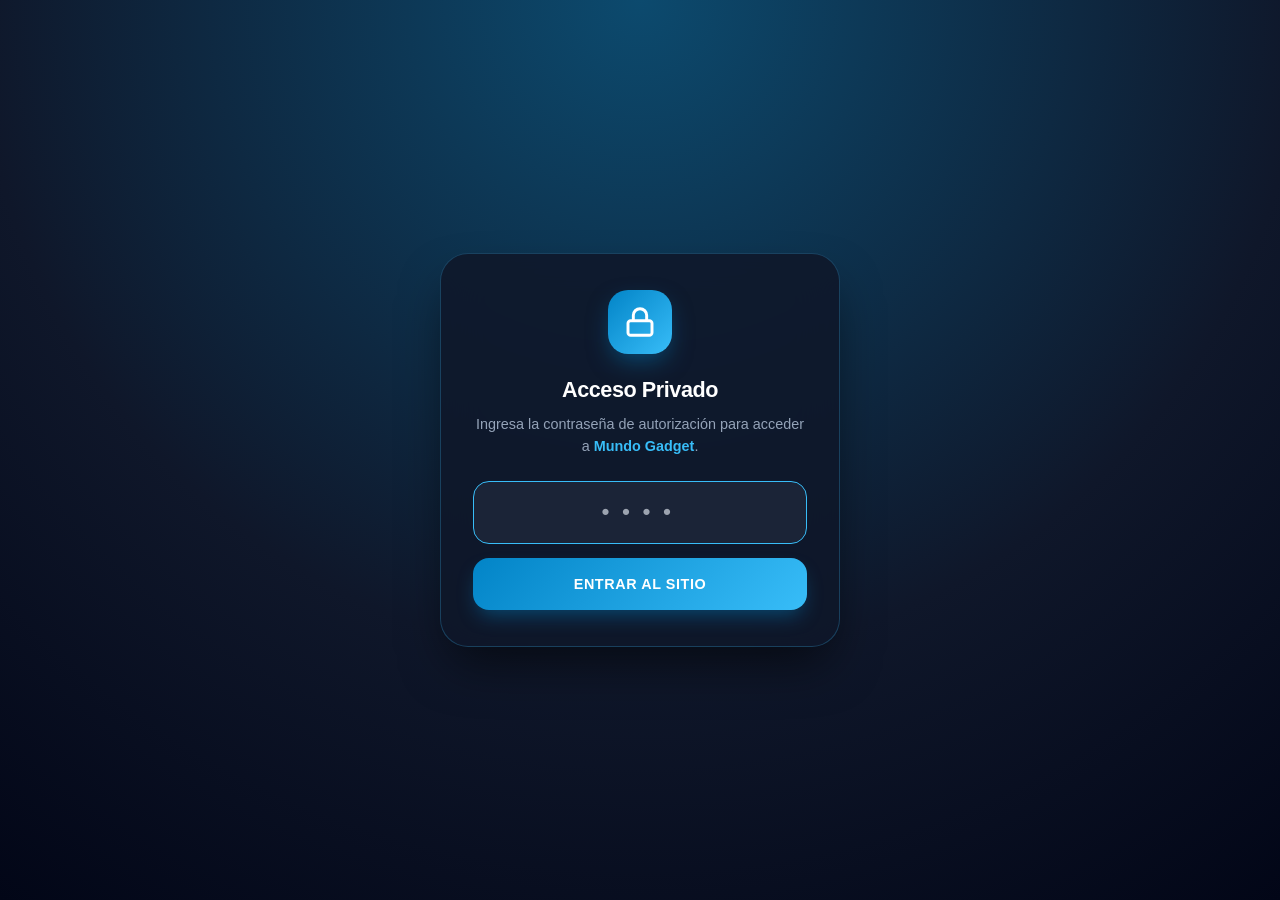
==== commit 098d3417: "feat(security): add password lock gate (PIN 0620) across all site pages" ====
--- a/code(1).html
+++ b/code(1).html
@@ -1,36 +1,43 @@
 <!DOCTYPE html>
 <html lang="es" class="light">
+
 <head>
   <meta charset="UTF-8">
   <meta name="viewport" content="width=device-width, initial-scale=1.0">
   <title>Mundo Gadget | Tienda Oficial de Tecnología e Innovación</title>
-  <meta name="description" content="Descubre los gadgets más innovadores: audífonos traductores IA, cargadores inteligentes, wearables y domótica con envío a todo el país y garantía oficial.">
+  <meta name="description"
+    content="Descubre los gadgets más innovadores: audífonos traductores IA, cargadores inteligentes, wearables y domótica con envío a todo el país y garantía oficial.">
   <link rel="icon" type="image/png" href="logo.png">
 
-  <link rel="canonical" href="https://mundogadget.com/">
+  <link rel="canonical" href="https://blou-dev06.github.io/MUNDO-GADGET_FINAL/">
   <meta name="robots" content="index, follow, max-image-preview:large, max-snippet:-1, max-video-preview:-1">
   <meta name="theme-color" content="#0284C7">
   <!-- Security & Privacy Best Practices -->
   <meta http-equiv="X-Content-Type-Options" content="nosniff">
   <meta name="referrer" content="strict-origin-when-cross-origin">
   <meta http-equiv="Permissions-Policy" content="camera=(), microphone=(), geolocation=()">
-  <meta http-equiv="Content-Security-Policy" content="default-src 'self' 'unsafe-inline' https:; img-src 'self' data: https:; font-src 'self' https://fonts.gstatic.com; style-src 'self' 'unsafe-inline' https://fonts.googleapis.com; script-src 'self' 'unsafe-inline';">
+  <meta http-equiv="Content-Security-Policy"
+    content="default-src 'self' 'unsafe-inline' https:; img-src 'self' data: https:; font-src 'self' https://fonts.gstatic.com; style-src 'self' 'unsafe-inline' https://fonts.googleapis.com; script-src 'self' 'unsafe-inline';">
 
   <!-- Open Graph / Facebook / WhatsApp -->
   <meta property="og:type" content="website">
   <meta property="og:locale" content="es_CO">
-  <meta property="og:url" content="https://mundogadget.com/">
+  <meta property="og:url" content="https://blou-dev06.github.io/MUNDO-GADGET_FINAL/">
   <meta property="og:site_name" content="Mundo Gadget Colombia">
   <meta property="og:title" content="Mundo Gadget | Tienda Oficial de Tecnología e Innovación">
-  <meta property="og:description" content="Descubre los gadgets más innovadores en Colombia: audífonos traductores IA, cargadores inteligentes, audio de alta fidelidad y calzado deportivo con garantía oficial y envíos nacionales.">
-  <meta property="og:image" content="https://mundogadget.com/images/productos/audifonos-traductor-inteligente-multilenguaje-01.jpg">
+  <meta property="og:description"
+    content="Descubre los gadgets más innovadores en Colombia: audífonos traductores IA, cargadores inteligentes, audio de alta fidelidad y calzado deportivo con garantía oficial y envíos nacionales.">
+  <meta property="og:image"
+    content="https://blou-dev06.github.io/MUNDO-GADGET_FINAL/images/productos/audifonos-traductor-inteligente-multilenguaje-01.jpg">
   <meta property="og:image:alt" content="Mundo Gadget Tecnología Colombia">
 
   <!-- Twitter Cards -->
   <meta name="twitter:card" content="summary_large_image">
   <meta name="twitter:title" content="Mundo Gadget | Tienda Oficial de Tecnología e Innovación">
-  <meta name="twitter:description" content="Los mejores gadgets inteligentes y tecnología en Colombia con garantía y envíos rápidos.">
-  <meta name="twitter:image" content="https://mundogadget.com/images/productos/audifonos-traductor-inteligente-multilenguaje-01.jpg">
+  <meta name="twitter:description"
+    content="Los mejores gadgets inteligentes y tecnología en Colombia con garantía y envíos rápidos.">
+  <meta name="twitter:image"
+    content="https://blou-dev06.github.io/MUNDO-GADGET_FINAL/images/productos/audifonos-traductor-inteligente-multilenguaje-01.jpg">
 
   <!-- Structured Data (JSON-LD) -->
   <script type="application/ld+json">
@@ -39,12 +46,12 @@
   "@graph": [
     {
       "@type": "Organization",
-      "@id": "https://mundogadget.com/#organization",
+      "@id": "https://blou-dev06.github.io/MUNDO-GADGET_FINAL/#organization",
       "name": "Mundo Gadget Colombia",
-      "url": "https://mundogadget.com/",
+      "url": "https://blou-dev06.github.io/MUNDO-GADGET_FINAL/",
       "logo": {
         "@type": "ImageObject",
-        "url": "https://mundogadget.com/logo.png"
+        "url": "https://blou-dev06.github.io/MUNDO-GADGET_FINAL/logo.png"
       },
       "description": "Tienda oficial de tecnología, gadgets inteligentes y novedades en Colombia con garantía y envíos nacionales.",
       "contactPoint": {
@@ -58,11 +65,11 @@
     },
     {
       "@type": "WebSite",
-      "@id": "https://mundogadget.com/#website",
-      "url": "https://mundogadget.com/",
+      "@id": "https://blou-dev06.github.io/MUNDO-GADGET_FINAL/#website",
+      "url": "https://blou-dev06.github.io/MUNDO-GADGET_FINAL/",
       "name": "Mundo Gadget Colombia",
       "publisher": {
-        "@id": "https://mundogadget.com/#organization"
+        "@id": "https://blou-dev06.github.io/MUNDO-GADGET_FINAL/#organization"
       },
       "inLanguage": "es-CO"
     },
@@ -79,14 +86,14 @@
             "name": "Velez Arxen Tenis Calzado",
             "description": "👟 VELES ARXEN – Calidad nacional que se siente desde el primer paso El Veles Arxen es un calzado diseñado para quienes buscan estilo, comodidad y durabilidad en un solo producto. Elaborado por manos colombianas, con insumos de alta calidad y acabados",
             "image": [
-              "https://mundogadget.com/images/productos/velez-arxen-tenis-calzado-01.jpg"
+              "https://blou-dev06.github.io/MUNDO-GADGET_FINAL/images/productos/velez-arxen-tenis-calzado-01.jpg"
             ],
             "offers": {
               "@type": "Offer",
               "price": "120000",
               "priceCurrency": "COP",
               "availability": "https://schema.org/InStock",
-              "url": "https://mundogadget.com/#catalogo"
+              "url": "https://blou-dev06.github.io/MUNDO-GADGET_FINAL/#catalogo"
             }
           }
         },
@@ -98,16 +105,16 @@
             "name": "Adidas Mens White Sports Shoes S 1",
             "description": "Zapatillas Adidas Advantage 2.0 en color blanco con detalles en verde. Un clásico de estilo tenis para usar todos los días. Ajuste con cordones Plantilla removible Estampado y logo Adidas Composición60 % poliuretano, 40 % poliéster.",
             "image": [
-              "https://mundogadget.com/images/productos/adidas-mens-white-sports-shoes-s-1-01.jpg",
-              "https://mundogadget.com/images/productos/adidas-mens-white-sports-shoes-s-1-02.jpg",
-              "https://mundogadget.com/images/productos/adidas-mens-white-sports-shoes-s-1-03.jpg"
+              "https://blou-dev06.github.io/MUNDO-GADGET_FINAL/images/productos/adidas-mens-white-sports-shoes-s-1-01.jpg",
+              "https://blou-dev06.github.io/MUNDO-GADGET_FINAL/images/productos/adidas-mens-white-sports-shoes-s-1-02.jpg",
+              "https://blou-dev06.github.io/MUNDO-GADGET_FINAL/images/productos/adidas-mens-white-sports-shoes-s-1-03.jpg"
             ],
             "offers": {
               "@type": "Offer",
               "price": "547900",
               "priceCurrency": "COP",
               "availability": "https://schema.org/InStock",
-              "url": "https://mundogadget.com/#catalogo"
+              "url": "https://blou-dev06.github.io/MUNDO-GADGET_FINAL/#catalogo"
             }
           }
         },
@@ -119,16 +126,16 @@
             "name": "Adidas Mens Beige Sports Shoes",
             "description": "Zapatillas Adidas Spiritain 2000 en color beige con detalles en contraste, inspiradas en el running de los 2000. Ajuste con cordones Plantilla removible Estampado y logo Adidas Composición50 % poliéster, 30 % poliuretano, 20 % cuero.",
             "image": [
-              "https://mundogadget.com/images/productos/adidas-mens-beige-sports-shoes-01.jpg",
-              "https://mundogadget.com/images/productos/adidas-mens-beige-sports-shoes-02.jpg",
-              "https://mundogadget.com/images/productos/adidas-mens-beige-sports-shoes-03.jpg"
+              "https://blou-dev06.github.io/MUNDO-GADGET_FINAL/images/productos/adidas-mens-beige-sports-shoes-01.jpg",
+              "https://blou-dev06.github.io/MUNDO-GADGET_FINAL/images/productos/adidas-mens-beige-sports-shoes-02.jpg",
+              "https://blou-dev06.github.io/MUNDO-GADGET_FINAL/images/productos/adidas-mens-beige-sports-shoes-03.jpg"
             ],
             "offers": {
               "@type": "Offer",
               "price": "616900",
               "priceCurrency": "COP",
               "availability": "https://schema.org/InStock",
-              "url": "https://mundogadget.com/#catalogo"
+              "url": "https://blou-dev06.github.io/MUNDO-GADGET_FINAL/#catalogo"
             }
           }
         },
@@ -140,16 +147,16 @@
             "name": "Adidas Mens White Sports Shoes",
             "description": "Zapatillas Adidas Aspyre en color blanco: limpias, versátiles y fáciles de combinar. Ajuste con cordones Plantilla removible Estampado y logo Adidas Composición50 % poliuretano, 30 % poliéster, 20 % cuero.",
             "image": [
-              "https://mundogadget.com/images/productos/adidas-mens-white-sports-shoes-01.jpg",
-              "https://mundogadget.com/images/productos/adidas-mens-white-sports-shoes-02.jpg",
-              "https://mundogadget.com/images/productos/adidas-mens-white-sports-shoes-03.jpg"
+              "https://blou-dev06.github.io/MUNDO-GADGET_FINAL/images/productos/adidas-mens-white-sports-shoes-01.jpg",
+              "https://blou-dev06.github.io/MUNDO-GADGET_FINAL/images/productos/adidas-mens-white-sports-shoes-02.jpg",
+              "https://blou-dev06.github.io/MUNDO-GADGET_FINAL/images/productos/adidas-mens-white-sports-shoes-03.jpg"
             ],
             "offers": {
               "@type": "Offer",
               "price": "616900",
               "priceCurrency": "COP",
               "availability": "https://schema.org/InStock",
-              "url": "https://mundogadget.com/#catalogo"
+              "url": "https://blou-dev06.github.io/MUNDO-GADGET_FINAL/#catalogo"
             }
           }
         },
@@ -161,14 +168,14 @@
             "name": "Gorra Belicas",
             "description": "Lleva tu estilo al siguiente nivel con esta gorra premium de alta calidad, diseñada para quienes buscan un look moderno, exclusivo y diferente. ✅ Bordado de alta definición. ✅ Material resistente y de excelente acabado. ✅ Visera curva para un estilo ",
             "image": [
-              "https://mundogadget.com/images/productos/gorra-belicas-01.png"
+              "https://blou-dev06.github.io/MUNDO-GADGET_FINAL/images/productos/gorra-belicas-01.png"
             ],
             "offers": {
               "@type": "Offer",
               "price": "65000",
               "priceCurrency": "COP",
               "availability": "https://schema.org/InStock",
-              "url": "https://mundogadget.com/#catalogo"
+              "url": "https://blou-dev06.github.io/MUNDO-GADGET_FINAL/#catalogo"
             }
           }
         },
@@ -180,16 +187,16 @@
             "name": "Reloj Inteligente Smartwatch T10 Ultra",
             "description": "Smartwatch con pantalla grande de 2,09 pulgadas para contestar llamadas, ver tus notificaciones y llevar el control de tu actividad sin sacar el celular. Contesta y realiza llamadas desde el reloj Notificaciones de redes sociales y llamadas entrantes",
             "image": [
-              "https://mundogadget.com/images/productos/reloj-inteligente-smartwatch-t10-ultra-01.jpg",
-              "https://mundogadget.com/images/productos/reloj-inteligente-smartwatch-t10-ultra-02.jpg",
-              "https://mundogadget.com/images/productos/reloj-inteligente-smartwatch-t10-ultra-03.jpg"
+              "https://blou-dev06.github.io/MUNDO-GADGET_FINAL/images/productos/reloj-inteligente-smartwatch-t10-ultra-01.jpg",
+              "https://blou-dev06.github.io/MUNDO-GADGET_FINAL/images/productos/reloj-inteligente-smartwatch-t10-ultra-02.jpg",
+              "https://blou-dev06.github.io/MUNDO-GADGET_FINAL/images/productos/reloj-inteligente-smartwatch-t10-ultra-03.jpg"
             ],
             "offers": {
               "@type": "Offer",
               "price": "99000",
               "priceCurrency": "COP",
               "availability": "https://schema.org/InStock",
-              "url": "https://mundogadget.com/#catalogo"
+              "url": "https://blou-dev06.github.io/MUNDO-GADGET_FINAL/#catalogo"
             }
           }
         },
@@ -201,16 +208,16 @@
             "name": "Parlante Bluetooth Portátil Mini",
             "description": "Parlante Bluetooth compacto para llevar tu música a todas partes. Disfruta tus canciones favoritas o tus películas con buena calidad de sonido. Hasta 5 horas de reproducción Conexión Bluetooth Tamaño mini, cabe en el bolso o la maleta",
             "image": [
-              "https://mundogadget.com/images/productos/parlante-bluetooth-portatil-mini-01.jpg",
-              "https://mundogadget.com/images/productos/parlante-bluetooth-portatil-mini-02.jpg",
-              "https://mundogadget.com/images/productos/parlante-bluetooth-portatil-mini-03.jpg"
+              "https://blou-dev06.github.io/MUNDO-GADGET_FINAL/images/productos/parlante-bluetooth-portatil-mini-01.jpg",
+              "https://blou-dev06.github.io/MUNDO-GADGET_FINAL/images/productos/parlante-bluetooth-portatil-mini-02.jpg",
+              "https://blou-dev06.github.io/MUNDO-GADGET_FINAL/images/productos/parlante-bluetooth-portatil-mini-03.jpg"
             ],
             "offers": {
               "@type": "Offer",
               "price": "75000",
               "priceCurrency": "COP",
               "availability": "https://schema.org/InStock",
-              "url": "https://mundogadget.com/#catalogo"
+              "url": "https://blou-dev06.github.io/MUNDO-GADGET_FINAL/#catalogo"
             }
           }
         },
@@ -222,15 +229,15 @@
             "name": "Audífonos Inalámbricos Bluetooth Serie 4",
             "description": "Audífonos inalámbricos livianos con sonido equilibrado y claro, cómodos para usar todo el día. Audio espacial Micrófono para llamadas Controles táctiles para música y llamadas Activación del asistente de voz del celular Hasta 5 horas de uso continuo ",
             "image": [
-              "https://mundogadget.com/images/productos/audifonos-inalambricos-serie-4-01.png",
-              "https://mundogadget.com/images/productos/audifonos-inalambricos-serie-4-02.png"
+              "https://blou-dev06.github.io/MUNDO-GADGET_FINAL/images/productos/audifonos-inalambricos-serie-4-01.png",
+              "https://blou-dev06.github.io/MUNDO-GADGET_FINAL/images/productos/audifonos-inalambricos-serie-4-02.png"
             ],
             "offers": {
               "@type": "Offer",
               "price": "78000",
               "priceCurrency": "COP",
               "availability": "https://schema.org/InStock",
-              "url": "https://mundogadget.com/#catalogo"
+              "url": "https://blou-dev06.github.io/MUNDO-GADGET_FINAL/#catalogo"
             }
           }
         },
@@ -242,15 +249,15 @@
             "name": "Combo Termo Digital Inteligente + Parlante Bluetooth",
             "description": "Tecnología y practicidad en un solo combo: un termo digital inteligente que mantiene tu bebida a la temperatura perfecta, más un parlante Bluetooth portátil con sonido potente y diseño resistente. Termo digital inteligente Parlante Bluetooth portátil",
             "image": [
-              "https://mundogadget.com/images/productos/combo-termo-inteligente-parlante-01.png",
-              "https://mundogadget.com/images/productos/combo-termo-inteligente-parlante-02.png"
+              "https://blou-dev06.github.io/MUNDO-GADGET_FINAL/images/productos/combo-termo-inteligente-parlante-01.png",
+              "https://blou-dev06.github.io/MUNDO-GADGET_FINAL/images/productos/combo-termo-inteligente-parlante-02.png"
             ],
             "offers": {
               "@type": "Offer",
               "price": "120000",
               "priceCurrency": "COP",
               "availability": "https://schema.org/InStock",
-              "url": "https://mundogadget.com/#catalogo"
+              "url": "https://blou-dev06.github.io/MUNDO-GADGET_FINAL/#catalogo"
             }
           }
         },
@@ -262,15 +269,15 @@
             "name": "Cojín Ergonómico para Silla de Trabajo, Oficina, Auto y Gamer",
             "description": "Siéntate más cómodo durante las jornadas largas. Este cojín ergonómico se adapta a tu silla de oficina, la de trabajo en casa, el asiento del carro o tu silla gamer. Diseño ergonómico para mayor comodidad al estar sentado Ideal para trabajo, estudio,",
             "image": [
-              "https://mundogadget.com/images/productos/cojin-ergonomico-silla-trabajo-01.png",
-              "https://mundogadget.com/images/productos/cojin-ergonomico-silla-trabajo-02.png"
+              "https://blou-dev06.github.io/MUNDO-GADGET_FINAL/images/productos/cojin-ergonomico-silla-trabajo-01.png",
+              "https://blou-dev06.github.io/MUNDO-GADGET_FINAL/images/productos/cojin-ergonomico-silla-trabajo-02.png"
             ],
             "offers": {
               "@type": "Offer",
               "price": "50000",
               "priceCurrency": "COP",
               "availability": "https://schema.org/InStock",
-              "url": "https://mundogadget.com/#catalogo"
+              "url": "https://blou-dev06.github.io/MUNDO-GADGET_FINAL/#catalogo"
             }
           }
         },
@@ -282,15 +289,15 @@
             "name": "Enfriador de Aire Portátil Personal por Evaporación 3 en 1",
             "description": "Refresca tu espacio personal sin instalar nada. Este enfriador portátil funciona por evaporación de agua: enfría y humidifica el aire alrededor de tu escritorio, mesa de noche o espacios pequeños. Compacto y fácil de transportar Enfría y humidifica a",
             "image": [
-              "https://mundogadget.com/images/productos/aire-acondicionado-personal-3-en-1-01.png",
-              "https://mundogadget.com/images/productos/aire-acondicionado-personal-3-en-1-02.png"
+              "https://blou-dev06.github.io/MUNDO-GADGET_FINAL/images/productos/aire-acondicionado-personal-3-en-1-01.png",
+              "https://blou-dev06.github.io/MUNDO-GADGET_FINAL/images/productos/aire-acondicionado-personal-3-en-1-02.png"
             ],
             "offers": {
               "@type": "Offer",
               "price": "61000",
               "priceCurrency": "COP",
               "availability": "https://schema.org/InStock",
-              "url": "https://mundogadget.com/#catalogo"
+              "url": "https://blou-dev06.github.io/MUNDO-GADGET_FINAL/#catalogo"
             }
           }
         },
@@ -302,16 +309,16 @@
             "name": "Robot Aspiradora Recargable con Limpieza Automática",
             "description": "Deja que el robot limpie por ti. Se mueve solo por la casa o la oficina, esquiva obstáculos y entra debajo de muebles y en esquinas gracias a su diseño de solo 5 cm de alto. Cubre de 100 a 150 m² Sensor anticolisión que reconoce obstáculos Funcionami",
             "image": [
-              "https://mundogadget.com/images/productos/robot-aspiradora-recargable-limpieza-aut-01.jpg",
-              "https://mundogadget.com/images/productos/robot-aspiradora-recargable-limpieza-aut-02.webp",
-              "https://mundogadget.com/images/productos/robot-aspiradora-recargable-limpieza-aut-03.webp"
+              "https://blou-dev06.github.io/MUNDO-GADGET_FINAL/images/productos/robot-aspiradora-recargable-limpieza-aut-01.jpg",
+              "https://blou-dev06.github.io/MUNDO-GADGET_FINAL/images/productos/robot-aspiradora-recargable-limpieza-aut-02.webp",
+              "https://blou-dev06.github.io/MUNDO-GADGET_FINAL/images/productos/robot-aspiradora-recargable-limpieza-aut-03.webp"
             ],
             "offers": {
               "@type": "Offer",
               "price": "65000",
               "priceCurrency": "COP",
               "availability": "https://schema.org/InStock",
-              "url": "https://mundogadget.com/#catalogo"
+              "url": "https://blou-dev06.github.io/MUNDO-GADGET_FINAL/#catalogo"
             }
           }
         },
@@ -323,15 +330,15 @@
             "name": "Batería de Cocina Mármol Berlín Antiadherente 9 Piezas",
             "description": "Batería de cocina antiadherente de 9 piezas con acabado tipo mármol y diseño moderno estilo Berlín. Pensada para el uso diario: su cuerpo resistente reparte el calor de manera uniforme, así cocinas más rápido y ahorras energía. 9 piezas Recubrimiento",
             "image": [
-              "https://mundogadget.com/images/productos/bateria-cocina-marmol-berlin-antiadherente-01.jpg",
-              "https://mundogadget.com/images/productos/bateria-cocina-marmol-berlin-antiadherente-02.jpg"
+              "https://blou-dev06.github.io/MUNDO-GADGET_FINAL/images/productos/bateria-cocina-marmol-berlin-antiadherente-01.jpg",
+              "https://blou-dev06.github.io/MUNDO-GADGET_FINAL/images/productos/bateria-cocina-marmol-berlin-antiadherente-02.jpg"
             ],
             "offers": {
               "@type": "Offer",
               "price": "458000",
               "priceCurrency": "COP",
               "availability": "https://schema.org/InStock",
-              "url": "https://mundogadget.com/#catalogo"
+              "url": "https://blou-dev06.github.io/MUNDO-GADGET_FINAL/#catalogo"
             }
           }
         },
@@ -343,16 +350,16 @@
             "name": "Cargador de Pared USB-C 20W Carga Rápida",
             "description": "Cargador de pared USB-C de 20 W con carga rápida. Pequeño, liviano y listo para llevar en el bolso o la maleta. Carga rápida para iPhone 8 o posterior Funciona con cualquier dispositivo con puerto USB-C: celulares Android, tablets y más Diseño compac",
             "image": [
-              "https://mundogadget.com/images/productos/cargador-pared-usb-c-20w-01.jpg",
-              "https://mundogadget.com/images/productos/cargador-pared-usb-c-20w-02.jpg",
-              "https://mundogadget.com/images/productos/cargador-pared-usb-c-20w-03.jpg"
+              "https://blou-dev06.github.io/MUNDO-GADGET_FINAL/images/productos/cargador-pared-usb-c-20w-01.jpg",
+              "https://blou-dev06.github.io/MUNDO-GADGET_FINAL/images/productos/cargador-pared-usb-c-20w-02.jpg",
+              "https://blou-dev06.github.io/MUNDO-GADGET_FINAL/images/productos/cargador-pared-usb-c-20w-03.jpg"
             ],
             "offers": {
               "@type": "Offer",
               "price": "54000",
               "priceCurrency": "COP",
               "availability": "https://schema.org/InStock",
-              "url": "https://mundogadget.com/#catalogo"
+              "url": "https://blou-dev06.github.io/MUNDO-GADGET_FINAL/#catalogo"
             }
           }
         },
@@ -364,16 +371,16 @@
             "name": "Soporte De Cargador Inalambrico Magnetico 2 En 1 Estacion De Carga De Telefono",
             "description": "Carga tu teléfono sin cables y mantenlo a la vista en el escritorio o la mesa de noche. Este soporte magnético 2 en 1 sostiene el equipo mientras lo carga, para que veas notificaciones, videos o llamadas sin descolgarlo. Carga inalámbrica magnética S",
             "image": [
-              "https://mundogadget.com/images/productos/soporte-de-cargador-inalambrico-magnetico-2-en-1-estacion-de-carga-de-telefono-01.jpg",
-              "https://mundogadget.com/images/productos/soporte-de-cargador-inalambrico-magnetico-2-en-1-estacion-de-carga-de-telefono-02.jpg",
-              "https://mundogadget.com/images/productos/soporte-de-cargador-inalambrico-magnetico-2-en-1-estacion-de-carga-de-telefono-03.jpg"
+              "https://blou-dev06.github.io/MUNDO-GADGET_FINAL/images/productos/soporte-de-cargador-inalambrico-magnetico-2-en-1-estacion-de-carga-de-telefono-01.jpg",
+              "https://blou-dev06.github.io/MUNDO-GADGET_FINAL/images/productos/soporte-de-cargador-inalambrico-magnetico-2-en-1-estacion-de-carga-de-telefono-02.jpg",
+              "https://blou-dev06.github.io/MUNDO-GADGET_FINAL/images/productos/soporte-de-cargador-inalambrico-magnetico-2-en-1-estacion-de-carga-de-telefono-03.jpg"
             ],
             "offers": {
               "@type": "Offer",
               "price": "103900",
               "priceCurrency": "COP",
               "availability": "https://schema.org/InStock",
-              "url": "https://mundogadget.com/#catalogo"
+              "url": "https://blou-dev06.github.io/MUNDO-GADGET_FINAL/#catalogo"
             }
           }
         },
@@ -385,16 +392,16 @@
             "name": "Compresor de Aire Portátil Inflador de Llantas Inalámbrico",
             "description": "Infla llantas en cualquier lugar sin cables ni enchufes. Este compresor portátil tiene batería integrada recargable por USB tipo C, listo para el día a día o para una emergencia en la carretera. Infla llantas de carro, moto y bicicleta También balone",
             "image": [
-              "https://mundogadget.com/images/productos/compresor-portable-inflador-de-llantas-c-01.png",
-              "https://mundogadget.com/images/productos/compresor-portable-inflador-de-llantas-c-02.png",
-              "https://mundogadget.com/images/productos/compresor-portable-inflador-de-llantas-c-03.png"
+              "https://blou-dev06.github.io/MUNDO-GADGET_FINAL/images/productos/compresor-portable-inflador-de-llantas-c-01.png",
+              "https://blou-dev06.github.io/MUNDO-GADGET_FINAL/images/productos/compresor-portable-inflador-de-llantas-c-02.png",
+              "https://blou-dev06.github.io/MUNDO-GADGET_FINAL/images/productos/compresor-portable-inflador-de-llantas-c-03.png"
             ],
             "offers": {
               "@type": "Offer",
               "price": "140000",
               "priceCurrency": "COP",
               "availability": "https://schema.org/InStock",
-              "url": "https://mundogadget.com/#catalogo"
+              "url": "https://blou-dev06.github.io/MUNDO-GADGET_FINAL/#catalogo"
             }
           }
         },
@@ -406,16 +413,16 @@
             "name": "Audífonos Traductor Inteligente Multilenguaje",
             "description": "Rompe las barreras del idioma con estos innovadores audífonos traductores inteligentes. Diseñados para viajes, negocios, estudio y comunicación internacional, permiten la traducción de conversaciones en tiempo real en hasta 128 idiomas, ofreciendo un",
             "image": [
-              "https://mundogadget.com/images/productos/audifonos-traductor-inteligente-multilenguaje-01.jpg",
-              "https://mundogadget.com/images/productos/audifonos-traductor-inteligente-multilenguaje-02.jpg",
-              "https://mundogadget.com/images/productos/audifonos-traductor-inteligente-multilenguaje-03.jpg"
+              "https://blou-dev06.github.io/MUNDO-GADGET_FINAL/images/productos/audifonos-traductor-inteligente-multilenguaje-01.jpg",
+              "https://blou-dev06.github.io/MUNDO-GADGET_FINAL/images/productos/audifonos-traductor-inteligente-multilenguaje-02.jpg",
+              "https://blou-dev06.github.io/MUNDO-GADGET_FINAL/images/productos/audifonos-traductor-inteligente-multilenguaje-03.jpg"
             ],
             "offers": {
               "@type": "Offer",
               "price": "95000",
               "priceCurrency": "COP",
               "availability": "https://schema.org/InStock",
-              "url": "https://mundogadget.com/#catalogo"
+              "url": "https://blou-dev06.github.io/MUNDO-GADGET_FINAL/#catalogo"
             }
           }
         },
@@ -427,16 +434,16 @@
             "name": "Audífonos Deportivos Lenovo XT80 Bluetooth 5.3",
             "description": "Audífonos deportivos con Bluetooth 5.3: conexión rápida y estable, sonido claro y menor consumo de batería. Su gancho para la oreja los mantiene firmes incluso en los entrenamientos más intensos. Hasta 40 horas de reproducción con el estuche de carga",
             "image": [
-              "https://mundogadget.com/images/productos/audifonos-deportivos-lenovo-xt80-1-01.png",
-              "https://mundogadget.com/images/productos/audifonos-deportivos-lenovo-xt80-1-02.png",
-              "https://mundogadget.com/images/productos/audifonos-deportivos-lenovo-xt80-1-03.png"
+              "https://blou-dev06.github.io/MUNDO-GADGET_FINAL/images/productos/audifonos-deportivos-lenovo-xt80-1-01.png",
+              "https://blou-dev06.github.io/MUNDO-GADGET_FINAL/images/productos/audifonos-deportivos-lenovo-xt80-1-02.png",
+              "https://blou-dev06.github.io/MUNDO-GADGET_FINAL/images/productos/audifonos-deportivos-lenovo-xt80-1-03.png"
             ],
             "offers": {
               "@type": "Offer",
               "price": "121000",
               "priceCurrency": "COP",
               "availability": "https://schema.org/InStock",
-              "url": "https://mundogadget.com/#catalogo"
+              "url": "https://blou-dev06.github.io/MUNDO-GADGET_FINAL/#catalogo"
             }
           }
         },
@@ -448,16 +455,16 @@
             "name": "Cargador Inteligente de Batería 12V 6A con Pantalla LCD",
             "description": "Cargador y mantenedor inteligente para baterías automotrices de 12V 6A con pantalla digital LCD interactiva. Diagnostica, repara y recarga con máxima seguridad.",
             "image": [
-              "https://mundogadget.com/images/productos/cargador-inteligente-1.png",
-              "https://mundogadget.com/images/productos/cargador-inteligente-2.png",
-              "https://mundogadget.com/images/productos/cargador-inteligente-3.png"
+              "https://blou-dev06.github.io/MUNDO-GADGET_FINAL/images/productos/cargador-inteligente-1.png",
+              "https://blou-dev06.github.io/MUNDO-GADGET_FINAL/images/productos/cargador-inteligente-2.png",
+              "https://blou-dev06.github.io/MUNDO-GADGET_FINAL/images/productos/cargador-inteligente-3.png"
             ],
             "offers": {
               "@type": "Offer",
               "price": "89000",
               "priceCurrency": "COP",
               "availability": "https://schema.org/InStock",
-              "url": "https://mundogadget.com/#catalogo"
+              "url": "https://blou-dev06.github.io/MUNDO-GADGET_FINAL/#catalogo"
             }
           }
         },
@@ -469,15 +476,15 @@
             "name": "Cepillo Alisador de Cabello Cerámico Ion Pro",
             "description": "Cepillo alisador térmico profesional con recubrimiento de cerámica y emisión de iones negativos. Alisa, desenreda y da brillo sin maltratar el cabello en pocos minutos.",
             "image": [
-              "https://mundogadget.com/images/productos/cepillo-alisador-1.png",
-              "https://mundogadget.com/images/productos/cepillo-alisador-2.png"
+              "https://blou-dev06.github.io/MUNDO-GADGET_FINAL/images/productos/cepillo-alisador-1.png",
+              "https://blou-dev06.github.io/MUNDO-GADGET_FINAL/images/productos/cepillo-alisador-2.png"
             ],
             "offers": {
               "@type": "Offer",
               "price": "65000",
               "priceCurrency": "COP",
               "availability": "https://schema.org/InStock",
-              "url": "https://mundogadget.com/#catalogo"
+              "url": "https://blou-dev06.github.io/MUNDO-GADGET_FINAL/#catalogo"
             }
           }
         }
@@ -490,8 +497,10 @@
   <!-- Direct Fonts and Tailwind for Instant Rendering -->
   <link rel="preconnect" href="https://fonts.googleapis.com">
   <link rel="preconnect" href="https://fonts.gstatic.com" crossorigin>
-  <link rel="stylesheet" href="https://fonts.googleapis.com/css2?family=Hanken+Grotesk:wght@400;500;600;700&family=JetBrains+Mono:wght@400;500;600&family=Sora:wght@400;600;700;800&display=swap">
-  <link rel="stylesheet" href="https://fonts.googleapis.com/css2?family=Material+Symbols+Outlined:wght,FILL@100..700,0..1&display=swap">
+  <link rel="stylesheet"
+    href="https://fonts.googleapis.com/css2?family=Hanken+Grotesk:wght@400;500;600;700&family=JetBrains+Mono:wght@400;500;600&family=Sora:wght@400;600;700;800&display=swap">
+  <link rel="stylesheet"
+    href="https://fonts.googleapis.com/css2?family=Material+Symbols+Outlined:wght,FILL@100..700,0..1&display=swap">
   <script src="tailwind.js"></script>
   <script>
     tailwind.config = {
@@ -529,1381 +538,1400 @@
   </script>
 
   <style>
-body {
-  background-color: #f0f4f9;
-  overflow-x: hidden;
-}
-
-.glass-card {
-  background: rgba(255, 255, 255, 0.85);
-  backdrop-filter: blur(20px);
-  -webkit-backdrop-filter: blur(20px);
-  border: 1px solid rgba(255, 255, 255, 0.8);
-  box-shadow: 0 10px 30px -10px rgba(2, 132, 199, 0.1);
-}
-
-.text-gradient {
-  background: linear-gradient(135deg, #0284C7 0%, #38BDF8 100%);
-  -webkit-background-clip: text;
-  -webkit-text-fill-color: transparent;
-  background-clip: text;
-}
-
-.bg-aurora {
-  position: absolute;
-  width: 600px;
-  height: 600px;
-  background: radial-gradient(circle, rgba(2, 132, 199, 0.15) 0%, rgba(240, 244, 249, 0) 70%);
-  filter: blur(80px);
-  z-index: -1;
-  border-radius: 50%;
-}
-
-.no-scrollbar::-webkit-scrollbar {
-  display: none;
-}
-
-.no-scrollbar {
-  -ms-overflow-style: none;
-  scrollbar-width: none;
-}
-
-/* Product Card transitions */
-.product-card {
-  transition: all 0.3s cubic-bezier(0.16, 1, 0.3, 1);
-}
-
-.product-card.hidden-card {
-  display: none !important;
-}
-
-.product-card.show-card {
-  display: flex !important;
-  animation: fadeInCard 0.35s ease forwards;
-}
-
-@keyframes fadeInCard {
-  from {
-    opacity: 0;
-    transform: translateY(10px);
-  }
-  to {
-    opacity: 1;
-    transform: translateY(0);
-  }
-}
-
-/* Filters: Radio Circle */
-.custom-radio-circle {
-  width: 22px;
-  height: 22px;
-  border-radius: 50%;
-  border: 2px solid #cbd5e1;
-  display: inline-flex;
-  align-items: center;
-  justify-content: center;
-  transition: all 0.2s ease;
-  flex-shrink: 0;
-  background: white;
-}
-
-.filter-radio:checked + .custom-radio-circle {
-  border-color: #0284c7;
-}
-
-.filter-radio:checked + .custom-radio-circle::after {
-  content: '';
-  width: 10px;
-  height: 10px;
-  border-radius: 50%;
-  background-color: #0284c7;
-}
-
-.filter-radio:checked ~ .filter-label-text {
-  color: #0284c7;
-  font-weight: 700;
-}
-
-/* Filters: Checkbox */
-.custom-check-box {
-  width: 22px;
-  height: 22px;
-  border-radius: 6px;
-  border: 2px solid #cbd5e1;
-  display: inline-flex;
-  align-items: center;
-  justify-content: center;
-  transition: all 0.2s ease;
-  flex-shrink: 0;
-  background: white;
-}
-
-.filter-checkbox:checked + .custom-check-box {
-  border-color: #0284c7;
-  background-color: #0284c7;
-}
-
-.filter-checkbox:checked + .custom-check-box::after {
-  content: '✓';
-  color: white;
-  font-size: 13px;
-  font-weight: 900;
-  line-height: 1;
-}
-
-.filter-checkbox:checked ~ .filter-label-text {
-  color: #0284c7;
-  font-weight: 700;
-}
-
-/* Custom Price Range Slider with gesture isolation */
-.price-slider-custom {
-  -webkit-appearance: none;
-  appearance: none;
-  width: 100%;
-  height: 8px;
-  border-radius: 999px;
-  background: linear-gradient(to right, #0284C7 0%, #0284C7 100%, #e2e8f0 100%, #e2e8f0 100%);
-  outline: none;
-  touch-action: pan-x !important;
-  user-select: none;
-  -webkit-user-select: none;
-  cursor: pointer;
-}
-
-.price-slider-custom::-webkit-slider-thumb {
-  -webkit-appearance: none;
-  appearance: none;
-  width: 26px;
-  height: 26px;
-  border-radius: 50%;
-  background: #0284C7;
-  border: 3.5px solid white;
-  box-shadow: 0 2px 10px rgba(2, 132, 199, 0.45);
-  cursor: grab;
-  transition: transform 0.15s ease, box-shadow 0.15s ease;
-  touch-action: pan-x !important;
-}
-
-.price-slider-custom::-webkit-slider-thumb:hover {
-  transform: scale(1.15);
-  box-shadow: 0 4px 14px rgba(2, 132, 199, 0.55);
-}
-
-.price-slider-custom:active::-webkit-slider-thumb {
-  cursor: grabbing;
-  transform: scale(1.22);
-  box-shadow: 0 4px 16px rgba(2, 132, 199, 0.65);
-}
-
-.price-slider-custom::-moz-range-thumb {
-  width: 26px;
-  height: 26px;
-  border-radius: 50%;
-  background: #0284C7;
-  border: 3.5px solid white;
-  box-shadow: 0 2px 10px rgba(2, 132, 199, 0.45);
-  cursor: grab;
-  touch-action: pan-x !important;
-}
-
-.price-slider-custom:active::-moz-range-thumb {
-  cursor: grabbing;
-  transform: scale(1.22);
-}
-
-/* Stable product grid container to prevent document height collapse */
-#product-grid-container {
-  min-height: 650px;
-  contain: layout;
-  transition: min-height 0.2s ease;
-}
-
-/* Quick price preset chips */
-.price-preset-chip {
-  padding: 0.25rem 0.625rem;
-  font-size: 11px;
-  font-weight: 700;
-  border-radius: 8px;
-  background: #f1f5f9;
-  color: #475569;
-  border: 1px solid #e2e8f0;
-  transition: all 0.2s ease;
-  cursor: pointer;
-  user-select: none;
-  -webkit-user-select: none;
-}
-
-.price-preset-chip:hover {
-  background: #e0f2fe;
-  color: #0284c7;
-  border-color: #bae6fd;
-}
-
-.price-preset-chip.active {
-  background: #0284c7;
-  color: white;
-  border-color: #0284c7;
-  box-shadow: 0 2px 6px rgba(2, 132, 199, 0.35);
-}
-
-html.dark .price-preset-chip {
-  background: #1e293b;
-  color: #94a3b8;
-  border-color: #334155;
-}
-
-html.dark .price-preset-chip:hover {
-  background: #0369a1;
-  color: white;
-  border-color: #38bdf8;
-}
-
-html.dark .price-preset-chip.active {
-  background: #0284c7;
-  color: white;
-  border-color: #38bdf8;
-}
-
-/* Cart Drawer */
-.cart-overlay {
-  position: fixed;
-  inset: 0;
-  background: rgba(15, 23, 42, 0.5);
-  backdrop-filter: blur(4px);
-  z-index: 100;
-  opacity: 0;
-  pointer-events: none;
-  transition: opacity 0.3s ease;
-}
-
-.cart-overlay.active {
-  opacity: 1;
-  pointer-events: all;
-}
-
-.cart-drawer {
-  position: fixed;
-  top: 0;
-  right: 0;
-  width: 440px;
-  max-width: 92vw;
-  height: 100vh;
-  background: #f8fafc;
-  z-index: 101;
-  transform: translateX(100%);
-  transition: transform 0.35s cubic-bezier(0.16, 1, 0.3, 1);
-  display: flex;
-  flex-direction: column;
-  box-shadow: -10px 0 40px rgba(0, 0, 0, 0.15);
-}
-
-.cart-drawer.active {
-  transform: translateX(0);
-}
-
-/* Checkout Modal */
-.checkout-overlay {
-  position: fixed;
-  inset: 0;
-  background: rgba(15, 23, 42, 0.65);
-  backdrop-filter: blur(6px);
-  z-index: 200;
-  opacity: 0;
-  pointer-events: none;
-  transition: opacity 0.3s ease;
-  display: flex;
-  align-items: center;
-  justify-content: center;
-  padding: 16px;
-}
-
-.checkout-overlay.active {
-  opacity: 1;
-  pointer-events: all;
-}
-
-.checkout-modal {
-  background: white;
-  border-radius: 24px;
-  width: 100%;
-  max-width: 540px;
-  max-height: 90vh;
-  overflow-y: auto;
-  transform: scale(0.92) translateY(15px);
-  transition: transform 0.35s cubic-bezier(0.16, 1, 0.3, 1);
-  box-shadow: 0 25px 60px rgba(0, 0, 0, 0.25);
-}
-
-.checkout-overlay.active .checkout-modal {
-  transform: scale(1) translateY(0);
-}
-
-.checkout-input {
-  width: 100%;
-  padding: 12px 14px;
-  border: 2px solid #e2e8f0;
-  border-radius: 14px;
-  font-family: 'Hanken Grotesk', sans-serif;
-  font-size: 14px;
-  color: #0f172a;
-  transition: border-color 0.2s, box-shadow 0.2s;
-  outline: none;
-  background: #f8fafc;
-}
-
-.checkout-input:focus {
-  border-color: #0284C7;
-  box-shadow: 0 0 0 4px rgba(2, 132, 199, 0.12);
-  background: white;
-}
-
-/* Qty buttons */
-.qty-btn {
-  width: 28px;
-  height: 28px;
-  border-radius: 8px;
-  border: 1.5px solid #e2e8f0;
-  display: flex;
-  align-items: center;
-  justify-content: center;
-  cursor: pointer;
-  transition: all 0.2s;
-  background: white;
-  color: #334155;
-  font-weight: 700;
-  font-size: 16px;
-}
-
-.qty-btn:hover {
-  border-color: #0284C7;
-  color: #0284C7;
-  background: #f0f9ff;
-}
-
-/* Ensure all buttons have explicit text color, contrast, and reset */
-button, input[type="button"], input[type="submit"] {
-  cursor: pointer;
-  -webkit-appearance: none;
-}
-
-/* Navbar buttons styling */
-nav button, nav a {
-  font-family: 'Sora', -apple-system, BlinkMacSystemFont, 'Segoe UI', Roboto, sans-serif !important;
-}
-
-/* Material Symbols icon font fallback */
-.material-symbols-outlined {
-  font-family: 'Material Symbols Outlined' !important;
-  font-weight: normal;
-  font-style: normal;
-  font-size: 20px;
-  line-height: 1;
-  display: inline-block;
-  text-transform: none;
-  letter-spacing: normal;
-  word-wrap: normal;
-  white-space: nowrap;
-  direction: ltr;
-  vertical-align: middle;
-  -webkit-font-smoothing: antialiased;
-}
-
-/* Universal text and background colors for high contrast */
-.text-on-surface {
-  color: #0f172a !important;
-}
-
-.text-on-surface-variant {
-  color: #334155 !important;
-}
-
-.text-on-background {
-  color: #0f172a !important;
-}
-
-.text-primary {
-  color: #0284C7 !important;
-}
-
-.bg-primary {
-  background-color: #0284C7 !important;
-  color: #ffffff !important;
-}
-
-.bg-primary:hover {
-  background-color: #0369a1 !important;
-}
-
-/* Product cards: Ensure buttons are visible and bold */
-.product-card button {
-  opacity: 1 !important;
-  visibility: visible !important;
-}
-
-/* Product Detail & Photo Gallery Modal */
-.product-modal-overlay {
-  position: fixed;
-  inset: 0;
-  background: rgba(15, 23, 42, 0.7);
-  backdrop-filter: blur(8px);
-  -webkit-backdrop-filter: blur(8px);
-  z-index: 150;
-  opacity: 0;
-  pointer-events: none;
-  transition: opacity 0.3s ease;
-  display: flex;
-  align-items: center;
-  justify-content: center;
-  padding: 16px;
-}
-
-.product-modal-overlay.active {
-  opacity: 1;
-  pointer-events: all;
-}
-
-.product-modal-container {
-  transform: scale(0.93) translateY(15px);
-  transition: transform 0.35s cubic-bezier(0.16, 1, 0.3, 1);
-}
-
-.product-modal-overlay.active .product-modal-container {
-  transform: scale(1) translateY(0);
-}
-
-.modal-thumb {
-  width: 62px;
-  height: 62px;
-  border-radius: 14px;
-  border: 2.5px solid transparent;
-  cursor: pointer;
-  overflow: hidden;
-  background: white;
-  padding: 3px;
-  transition: all 0.2s ease;
-  flex-shrink: 0;
-}
-
-.modal-thumb:hover {
-  border-color: #38BDF8;
-  transform: translateY(-2px);
-}
-
-.modal-thumb.active {
-  border-color: #0284C7;
-  box-shadow: 0 4px 12px rgba(2, 132, 199, 0.25);
-  transform: scale(1.05);
-}
-  
-/* =========================================
+    body {
+      background-color: #f0f4f9;
+      overflow-x: hidden;
+    }
+
+    .glass-card {
+      background: rgba(255, 255, 255, 0.85);
+      backdrop-filter: blur(20px);
+      -webkit-backdrop-filter: blur(20px);
+      border: 1px solid rgba(255, 255, 255, 0.8);
+      box-shadow: 0 10px 30px -10px rgba(2, 132, 199, 0.1);
+    }
+
+    .text-gradient {
+      background: linear-gradient(135deg, #0284C7 0%, #38BDF8 100%);
+      -webkit-background-clip: text;
+      -webkit-text-fill-color: transparent;
+      background-clip: text;
+    }
+
+    .bg-aurora {
+      position: absolute;
+      width: 600px;
+      height: 600px;
+      background: radial-gradient(circle, rgba(2, 132, 199, 0.15) 0%, rgba(240, 244, 249, 0) 70%);
+      filter: blur(80px);
+      z-index: -1;
+      border-radius: 50%;
+    }
+
+    .no-scrollbar::-webkit-scrollbar {
+      display: none;
+    }
+
+    .no-scrollbar {
+      -ms-overflow-style: none;
+      scrollbar-width: none;
+    }
+
+    /* Product Card transitions */
+    .product-card {
+      transition: all 0.3s cubic-bezier(0.16, 1, 0.3, 1);
+    }
+
+    .product-card.hidden-card {
+      display: none !important;
+    }
+
+    .product-card.show-card {
+      display: flex !important;
+      animation: fadeInCard 0.35s ease forwards;
+    }
+
+    @keyframes fadeInCard {
+      from {
+        opacity: 0;
+        transform: translateY(10px);
+      }
+
+      to {
+        opacity: 1;
+        transform: translateY(0);
+      }
+    }
+
+    /* Filters: Radio Circle */
+    .custom-radio-circle {
+      width: 22px;
+      height: 22px;
+      border-radius: 50%;
+      border: 2px solid #cbd5e1;
+      display: inline-flex;
+      align-items: center;
+      justify-content: center;
+      transition: all 0.2s ease;
+      flex-shrink: 0;
+      background: white;
+    }
+
+    .filter-radio:checked+.custom-radio-circle {
+      border-color: #0284c7;
+    }
+
+    .filter-radio:checked+.custom-radio-circle::after {
+      content: '';
+      width: 10px;
+      height: 10px;
+      border-radius: 50%;
+      background-color: #0284c7;
+    }
+
+    .filter-radio:checked~.filter-label-text {
+      color: #0284c7;
+      font-weight: 700;
+    }
+
+    /* Filters: Checkbox */
+    .custom-check-box {
+      width: 22px;
+      height: 22px;
+      border-radius: 6px;
+      border: 2px solid #cbd5e1;
+      display: inline-flex;
+      align-items: center;
+      justify-content: center;
+      transition: all 0.2s ease;
+      flex-shrink: 0;
+      background: white;
+    }
+
+    .filter-checkbox:checked+.custom-check-box {
+      border-color: #0284c7;
+      background-color: #0284c7;
+    }
+
+    .filter-checkbox:checked+.custom-check-box::after {
+      content: '✓';
+      color: white;
+      font-size: 13px;
+      font-weight: 900;
+      line-height: 1;
+    }
+
+    .filter-checkbox:checked~.filter-label-text {
+      color: #0284c7;
+      font-weight: 700;
+    }
+
+    /* Custom Price Range Slider with gesture isolation */
+    .price-slider-custom {
+      -webkit-appearance: none;
+      appearance: none;
+      width: 100%;
+      height: 8px;
+      border-radius: 999px;
+      background: linear-gradient(to right, #0284C7 0%, #0284C7 100%, #e2e8f0 100%, #e2e8f0 100%);
+      outline: none;
+      touch-action: pan-x !important;
+      user-select: none;
+      -webkit-user-select: none;
+      cursor: pointer;
+    }
+
+    .price-slider-custom::-webkit-slider-thumb {
+      -webkit-appearance: none;
+      appearance: none;
+      width: 26px;
+      height: 26px;
+      border-radius: 50%;
+      background: #0284C7;
+      border: 3.5px solid white;
+      box-shadow: 0 2px 10px rgba(2, 132, 199, 0.45);
+      cursor: grab;
+      transition: transform 0.15s ease, box-shadow 0.15s ease;
+      touch-action: pan-x !important;
+    }
+
+    .price-slider-custom::-webkit-slider-thumb:hover {
+      transform: scale(1.15);
+      box-shadow: 0 4px 14px rgba(2, 132, 199, 0.55);
+    }
+
+    .price-slider-custom:active::-webkit-slider-thumb {
+      cursor: grabbing;
+      transform: scale(1.22);
+      box-shadow: 0 4px 16px rgba(2, 132, 199, 0.65);
+    }
+
+    .price-slider-custom::-moz-range-thumb {
+      width: 26px;
+      height: 26px;
+      border-radius: 50%;
+      background: #0284C7;
+      border: 3.5px solid white;
+      box-shadow: 0 2px 10px rgba(2, 132, 199, 0.45);
+      cursor: grab;
+      touch-action: pan-x !important;
+    }
+
+    .price-slider-custom:active::-moz-range-thumb {
+      cursor: grabbing;
+      transform: scale(1.22);
+    }
+
+    /* Stable product grid container to prevent document height collapse */
+    #product-grid-container {
+      min-height: 650px;
+      contain: layout;
+      transition: min-height 0.2s ease;
+    }
+
+    /* Quick price preset chips */
+    .price-preset-chip {
+      padding: 0.25rem 0.625rem;
+      font-size: 11px;
+      font-weight: 700;
+      border-radius: 8px;
+      background: #f1f5f9;
+      color: #475569;
+      border: 1px solid #e2e8f0;
+      transition: all 0.2s ease;
+      cursor: pointer;
+      user-select: none;
+      -webkit-user-select: none;
+    }
+
+    .price-preset-chip:hover {
+      background: #e0f2fe;
+      color: #0284c7;
+      border-color: #bae6fd;
+    }
+
+    .price-preset-chip.active {
+      background: #0284c7;
+      color: white;
+      border-color: #0284c7;
+      box-shadow: 0 2px 6px rgba(2, 132, 199, 0.35);
+    }
+
+    html.dark .price-preset-chip {
+      background: #1e293b;
+      color: #94a3b8;
+      border-color: #334155;
+    }
+
+    html.dark .price-preset-chip:hover {
+      background: #0369a1;
+      color: white;
+      border-color: #38bdf8;
+    }
+
+    html.dark .price-preset-chip.active {
+      background: #0284c7;
+      color: white;
+      border-color: #38bdf8;
+    }
+
+    /* Cart Drawer */
+    .cart-overlay {
+      position: fixed;
+      inset: 0;
+      background: rgba(15, 23, 42, 0.5);
+      backdrop-filter: blur(4px);
+      z-index: 100;
+      opacity: 0;
+      pointer-events: none;
+      transition: opacity 0.3s ease;
+    }
+
+    .cart-overlay.active {
+      opacity: 1;
+      pointer-events: all;
+    }
+
+    .cart-drawer {
+      position: fixed;
+      top: 0;
+      right: 0;
+      width: 440px;
+      max-width: 92vw;
+      height: 100vh;
+      background: #f8fafc;
+      z-index: 101;
+      transform: translateX(100%);
+      transition: transform 0.35s cubic-bezier(0.16, 1, 0.3, 1);
+      display: flex;
+      flex-direction: column;
+      box-shadow: -10px 0 40px rgba(0, 0, 0, 0.15);
+    }
+
+    .cart-drawer.active {
+      transform: translateX(0);
+    }
+
+    /* Checkout Modal */
+    .checkout-overlay {
+      position: fixed;
+      inset: 0;
+      background: rgba(15, 23, 42, 0.65);
+      backdrop-filter: blur(6px);
+      z-index: 200;
+      opacity: 0;
+      pointer-events: none;
+      transition: opacity 0.3s ease;
+      display: flex;
+      align-items: center;
+      justify-content: center;
+      padding: 16px;
+    }
+
+    .checkout-overlay.active {
+      opacity: 1;
+      pointer-events: all;
+    }
+
+    .checkout-modal {
+      background: white;
+      border-radius: 24px;
+      width: 100%;
+      max-width: 540px;
+      max-height: 90vh;
+      overflow-y: auto;
+      transform: scale(0.92) translateY(15px);
+      transition: transform 0.35s cubic-bezier(0.16, 1, 0.3, 1);
+      box-shadow: 0 25px 60px rgba(0, 0, 0, 0.25);
+    }
+
+    .checkout-overlay.active .checkout-modal {
+      transform: scale(1) translateY(0);
+    }
+
+    .checkout-input {
+      width: 100%;
+      padding: 12px 14px;
+      border: 2px solid #e2e8f0;
+      border-radius: 14px;
+      font-family: 'Hanken Grotesk', sans-serif;
+      font-size: 14px;
+      color: #0f172a;
+      transition: border-color 0.2s, box-shadow 0.2s;
+      outline: none;
+      background: #f8fafc;
+    }
+
+    .checkout-input:focus {
+      border-color: #0284C7;
+      box-shadow: 0 0 0 4px rgba(2, 132, 199, 0.12);
+      background: white;
+    }
+
+    /* Qty buttons */
+    .qty-btn {
+      width: 28px;
+      height: 28px;
+      border-radius: 8px;
+      border: 1.5px solid #e2e8f0;
+      display: flex;
+      align-items: center;
+      justify-content: center;
+      cursor: pointer;
+      transition: all 0.2s;
+      background: white;
+      color: #334155;
+      font-weight: 700;
+      font-size: 16px;
+    }
+
+    .qty-btn:hover {
+      border-color: #0284C7;
+      color: #0284C7;
+      background: #f0f9ff;
+    }
+
+    /* Ensure all buttons have explicit text color, contrast, and reset */
+    button,
+    input[type="button"],
+    input[type="submit"] {
+      cursor: pointer;
+      -webkit-appearance: none;
+    }
+
+    /* Navbar buttons styling */
+    nav button,
+    nav a {
+      font-family: 'Sora', -apple-system, BlinkMacSystemFont, 'Segoe UI', Roboto, sans-serif !important;
+    }
+
+    /* Material Symbols icon font fallback */
+    .material-symbols-outlined {
+      font-family: 'Material Symbols Outlined' !important;
+      font-weight: normal;
+      font-style: normal;
+      font-size: 20px;
+      line-height: 1;
+      display: inline-block;
+      text-transform: none;
+      letter-spacing: normal;
+      word-wrap: normal;
+      white-space: nowrap;
+      direction: ltr;
+      vertical-align: middle;
+      -webkit-font-smoothing: antialiased;
+    }
+
+    /* Universal text and background colors for high contrast */
+    .text-on-surface {
+      color: #0f172a !important;
+    }
+
+    .text-on-surface-variant {
+      color: #334155 !important;
+    }
+
+    .text-on-background {
+      color: #0f172a !important;
+    }
+
+    .text-primary {
+      color: #0284C7 !important;
+    }
+
+    .bg-primary {
+      background-color: #0284C7 !important;
+      color: #ffffff !important;
+    }
+
+    .bg-primary:hover {
+      background-color: #0369a1 !important;
+    }
+
+    /* Product cards: Ensure buttons are visible and bold */
+    .product-card button {
+      opacity: 1 !important;
+      visibility: visible !important;
+    }
+
+    /* Product Detail & Photo Gallery Modal */
+    .product-modal-overlay {
+      position: fixed;
+      inset: 0;
+      background: rgba(15, 23, 42, 0.7);
+      backdrop-filter: blur(8px);
+      -webkit-backdrop-filter: blur(8px);
+      z-index: 150;
+      opacity: 0;
+      pointer-events: none;
+      transition: opacity 0.3s ease;
+      display: flex;
+      align-items: center;
+      justify-content: center;
+      padding: 16px;
+    }
+
+    .product-modal-overlay.active {
+      opacity: 1;
+      pointer-events: all;
+    }
+
+    .product-modal-container {
+      transform: scale(0.93) translateY(15px);
+      transition: transform 0.35s cubic-bezier(0.16, 1, 0.3, 1);
+    }
+
+    .product-modal-overlay.active .product-modal-container {
+      transform: scale(1) translateY(0);
+    }
+
+    .modal-thumb {
+      width: 62px;
+      height: 62px;
+      border-radius: 14px;
+      border: 2.5px solid transparent;
+      cursor: pointer;
+      overflow: hidden;
+      background: white;
+      padding: 3px;
+      transition: all 0.2s ease;
+      flex-shrink: 0;
+    }
+
+    .modal-thumb:hover {
+      border-color: #38BDF8;
+      transform: translateY(-2px);
+    }
+
+    .modal-thumb.active {
+      border-color: #0284C7;
+      box-shadow: 0 4px 12px rgba(2, 132, 199, 0.25);
+      transform: scale(1.05);
+    }
+
+    /* =========================================
    DARK MODE COMPREHENSIVE HIGH-CONTRAST STYLING
    ========================================= */
-html.dark {
-  color-scheme: dark;
-}
-
-html.dark body {
-  background-color: #080c14 !important;
-  color: #f1f5f9 !important;
-}
-
-html.dark .bg-aurora {
-  opacity: 0.18 !important;
-}
-
-/* Glass cards and containers */
-html.dark .glass-card {
-  background: rgba(15, 23, 42, 0.92) !important;
-  border-color: rgba(51, 65, 85, 0.8) !important;
-  box-shadow: 0 10px 30px -10px rgba(0, 0, 0, 0.7) !important;
-}
-
-/* Navigation bar */
-html.dark nav {
-  background-color: rgba(15, 23, 42, 0.96) !important;
-  border-color: rgba(51, 65, 85, 0.8) !important;
-  box-shadow: 0 10px 25px -5px rgba(0, 0, 0, 0.5) !important;
-}
-
-/* Brand Logos in Dark Mode - Crisp white card backing so logo stands out vibrantly */
-html.dark nav img[alt*="Logo"],
-html.dark footer img[alt*="Logo"] {
-  mix-blend-mode: normal !important;
-  background-color: #ffffff !important;
-  padding: 4px 8px !important;
-  border-radius: 12px !important;
-  box-shadow: 0 2px 8px rgba(0, 0, 0, 0.3) !important;
-}
-
-/* Navigation category buttons */
-html.dark nav a.bg-slate-900 {
-  background-color: #0284c7 !important;
-  color: #ffffff !important;
-  box-shadow: 0 4px 14px rgba(2, 132, 199, 0.4) !important;
-}
-
-html.dark nav a.bg-white,
-html.dark nav button.bg-white {
-  background-color: rgba(30, 41, 59, 0.9) !important;
-  border-color: rgba(71, 85, 105, 0.8) !important;
-  color: #f1f5f9 !important;
-}
-
-html.dark nav a.bg-white:hover,
-html.dark nav button.bg-white:hover {
-  background-color: #0284c7 !important;
-  border-color: #38bdf8 !important;
-  color: #ffffff !important;
-}
-
-/* Cart icon button in navbar */
-html.dark #cart-btn,
-html.dark #search-lupa-btn {
-  background-color: #1e293b !important;
-  border-color: #475569 !important;
-  color: #f8fafc !important;
-}
-html.dark #cart-btn:hover,
-html.dark #search-lupa-btn:hover {
-  color: #38bdf8 !important;
-  border-color: #38bdf8 !important;
-}
-
-/* Search Bar & Live Dropdown Styling */
-.mg-search-container {
-  background-color: #f8fafc;
-  border: 1.5px solid #cbd5e1;
-  transition: all 0.25s ease;
-}
-.mg-search-container:focus-within {
-  background-color: #ffffff;
-  border-color: #0284c7;
-  box-shadow: 0 0 0 4px rgba(2, 132, 199, 0.14);
-}
-.mg-search-input {
-  background: transparent;
-  color: #0f172a;
-  outline: none;
-}
-.mg-search-input::placeholder {
-  color: #64748b;
-}
-.mg-search-dropdown {
-  background-color: #ffffff;
-  border: 1px solid #e2e8f0;
-  box-shadow: 0 20px 45px -10px rgba(15, 23, 42, 0.22);
-}
-.mg-search-item:hover,
-.mg-search-item.active-item {
-  background-color: #f0f9ff;
-}
-.mg-search-highlight {
-  background-color: #bae6fd;
-  color: #0369a1;
-  font-weight: 700;
-  border-radius: 4px;
-  padding: 0 2px;
-}
-
-html.dark .mg-search-container {
-  background-color: #1e293b !important;
-  border-color: #475569 !important;
-}
-html.dark .mg-search-container:focus-within {
-  background-color: #0f172a !important;
-  border-color: #38bdf8 !important;
-  box-shadow: 0 0 0 4px rgba(56, 189, 248, 0.18) !important;
-}
-html.dark .mg-search-input {
-  color: #f8fafc !important;
-}
-html.dark .mg-search-input::placeholder {
-  color: #94a3b8 !important;
-}
-html.dark .mg-search-dropdown {
-  background-color: #0f172a !important;
-  border-color: #334155 !important;
-  box-shadow: 0 20px 50px -10px rgba(0, 0, 0, 0.75) !important;
-}
-html.dark .mg-search-item:hover,
-html.dark .mg-search-item.active-item {
-  background-color: #1e293b !important;
-}
-html.dark .mg-search-highlight {
-  background-color: rgba(56, 189, 248, 0.25) !important;
-  color: #38bdf8 !important;
-}
-
-/* Universal text overrides for dark mode */
-html.dark .text-slate-900,
-html.dark .text-slate-800,
-html.dark .text-on-background,
-html.dark .text-on-surface {
-  color: #ffffff !important;
-}
-
-html.dark .text-slate-700 {
-  color: #e2e8f0 !important;
-}
-
-html.dark .text-slate-600,
-html.dark .text-slate-500,
-html.dark .text-on-surface-variant {
-  color: #94a3b8 !important;
-}
-
-html.dark .text-sky-600 {
-  color: #38bdf8 !important;
-}
-
-html.dark .text-primary {
-  color: #38bdf8 !important;
-}
-
-/* Hero Banner Action Buttons (Ensures crisp contrast in both Light and Dark mode) */
-.hero-cta-light,
-#destacados button.bg-white,
-#destacados a.bg-white {
-  background-color: #ffffff !important;
-  color: #0f172a !important;
-  font-weight: 700 !important;
-}
-
-.hero-cta-light span,
-#destacados button.bg-white span,
-#destacados a.bg-white span {
-  color: #0284c7 !important;
-}
-
-html.dark .hero-cta-light,
-html.dark #destacados button.bg-white,
-html.dark #destacados a.bg-white {
-  background-color: #ffffff !important;
-  color: #0f172a !important;
-  font-weight: 700 !important;
-  border: 1px solid rgba(255, 255, 255, 0.95) !important;
-  box-shadow: 0 4px 18px rgba(0, 0, 0, 0.45) !important;
-}
-
-html.dark .hero-cta-light span,
-html.dark #destacados button.bg-white span,
-html.dark #destacados a.bg-white span {
-  color: #0284c7 !important;
-}
-
-.hero-cta-light:hover,
-#destacados button.bg-white:hover,
-#destacados a.bg-white:hover,
-html.dark .hero-cta-light:hover,
-html.dark #destacados button.bg-white:hover,
-html.dark #destacados a.bg-white:hover {
-  background-color: #f1f5f9 !important;
-  color: #0369a1 !important;
-  box-shadow: 0 6px 20px rgba(0, 0, 0, 0.5) !important;
-}
-
-/* Universal safeguard for any button or link with white background in dark mode */
-html.dark button.bg-white:not(nav button),
-html.dark a.bg-white:not(nav a) {
-  background-color: #ffffff !important;
-  color: #0f172a !important;
-}
-html.dark button.bg-white:not(nav button) span,
-html.dark a.bg-white:not(nav a) span {
-  color: #0284c7 !important;
-}
-
-/* Product Modal Quantity Selector container in Dark Mode */
-html.dark .product-modal-container .flex.items-center.bg-white {
-  background-color: #1e293b !important;
-  border-color: #334155 !important;
-}
-html.dark .product-modal-container .flex.items-center.bg-white button {
-  background-color: transparent !important;
-  color: #f1f5f9 !important;
-}
-html.dark .product-modal-container .flex.items-center.bg-white button:hover {
-  background-color: #334155 !important;
-  color: #38bdf8 !important;
-}
-
-/* Product cards */
-html.dark .product-card {
-  background: rgba(15, 23, 42, 0.95) !important;
-  border-color: rgba(51, 65, 85, 0.8) !important;
-}
-
-html.dark .product-card:hover {
-  border-color: #0284c7 !important;
-  box-shadow: 0 15px 35px -5px rgba(2, 132, 199, 0.25) !important;
-}
-
-/* Product image box: pure white showcase background for crisp contrast with all photo products */
-html.dark .product-card .group\/img {
-  background: #ffffff !important;
-  border-color: rgba(255, 255, 255, 0.15) !important;
-}
-
-html.dark .product-card .group\/img img {
-  filter: drop-shadow(0 4px 6px rgba(0, 0, 0, 0.15));
-}
-
-html.dark .product-card .group\/img span.bg-white\/95 {
-  background-color: #0f172a !important;
-  color: #ffffff !important;
-  border: 1px solid rgba(56, 189, 248, 0.4) !important;
-  box-shadow: 0 4px 14px rgba(0, 0, 0, 0.6) !important;
-}
-
-html.dark .product-card h3 {
-  color: #ffffff !important;
-}
-
-html.dark .product-card h3:hover {
-  color: #38bdf8 !important;
-}
-
-html.dark .product-card p {
-  color: #94a3b8 !important;
-}
-
-html.dark .product-card .border-slate-200\/60 {
-  border-color: rgba(51, 65, 85, 0.7) !important;
-}
-
-/* Wishlist / Favorite Button Active & Toggle Styling (Light & Dark Mode) */
-.product-card button[onclick*="toggleWishlist"] {
-  transition: all 0.25s cubic-bezier(0.16, 1, 0.3, 1);
-  border: 1.5px solid rgba(226, 232, 240, 0.9);
-}
-
-.product-card button[onclick*="toggleWishlist"] .material-symbols-outlined {
-  transition: transform 0.25s cubic-bezier(0.34, 1.56, 0.64, 1), color 0.2s ease;
-  font-variation-settings: 'FILL' 0, 'wght' 400, 'GRAD' 0, 'opsz' 24;
-}
-
-.product-card button[onclick*="toggleWishlist"].is-favorited {
-  background-color: #fff1f2 !important;
-  border-color: #fda4af !important;
-  color: #f43f5e !important;
-  box-shadow: 0 4px 12px rgba(244, 63, 94, 0.22) !important;
-}
-
-.product-card button[onclick*="toggleWishlist"].is-favorited .material-symbols-outlined {
-  color: #f43f5e !important;
-  font-variation-settings: 'FILL' 1, 'wght' 600, 'GRAD' 0, 'opsz' 24 !important;
-  transform: scale(1.15);
-}
-
-html.dark .product-card button[onclick*="toggleWishlist"] {
-  background-color: rgba(30, 41, 59, 0.9) !important;
-  border: 1.5px solid rgba(71, 85, 105, 0.7) !important;
-  color: #cbd5e1 !important;
-}
-
-html.dark .product-card button[onclick*="toggleWishlist"]:hover {
-  color: #f43f5e !important;
-  border-color: rgba(244, 63, 94, 0.5) !important;
-}
-
-html.dark .product-card button[onclick*="toggleWishlist"].is-favorited {
-  background-color: rgba(244, 63, 94, 0.22) !important;
-  border-color: #fb7185 !important;
-  color: #fb7185 !important;
-  box-shadow: 0 4px 14px rgba(244, 63, 94, 0.35) !important;
-}
-
-html.dark .product-card button[onclick*="toggleWishlist"].is-favorited .material-symbols-outlined {
-  color: #fb7185 !important;
-  font-variation-settings: 'FILL' 1, 'wght' 600, 'GRAD' 0, 'opsz' 24 !important;
-}
-
-/* Badges */
-html.dark .bg-sky-100 {
-  background-color: rgba(2, 132, 199, 0.25) !important;
-  color: #38bdf8 !important;
-  border: 1px solid rgba(56, 189, 248, 0.3) !important;
-}
-
-html.dark .bg-emerald-100 {
-  background-color: rgba(16, 185, 129, 0.2) !important;
-  color: #34d399 !important;
-  border: 1px solid rgba(52, 211, 153, 0.3) !important;
-}
-
-/* Sidebar Filters */
-html.dark aside h3,
-html.dark aside h4 {
-  color: #ffffff !important;
-}
-
-html.dark .custom-radio-circle {
-  background-color: #1e293b !important;
-  border-color: #64748b !important;
-}
-
-html.dark .filter-radio:checked + .custom-radio-circle {
-  border-color: #38bdf8 !important;
-}
-
-html.dark .filter-radio:checked + .custom-radio-circle::after {
-  background-color: #38bdf8 !important;
-}
-
-html.dark .filter-label-text {
-  color: #cbd5e1 !important;
-}
-
-html.dark .filter-radio:checked ~ .filter-label-text {
-  color: #38bdf8 !important;
-  font-weight: 700 !important;
-}
-
-html.dark aside .bg-sky-50\/70 {
-  background-color: rgba(14, 165, 233, 0.15) !important;
-  border-color: rgba(56, 189, 248, 0.3) !important;
-}
-
-html.dark aside .bg-sky-50\/70 .text-sky-800 {
-  color: #38bdf8 !important;
-}
-
-html.dark aside .bg-sky-50\/70 .text-slate-600 {
-  color: #cbd5e1 !important;
-}
-
-html.dark aside button[onclick*="clearFilters"] {
-  background-color: #1e293b !important;
-  border-color: #475569 !important;
-  color: #f1f5f9 !important;
-}
-
-html.dark aside button[onclick*="clearFilters"]:hover {
-  background-color: #334155 !important;
-  color: #38bdf8 !important;
-  border-color: #38bdf8 !important;
-}
-
-html.dark #price-indicator {
-  color: #38bdf8 !important;
-  font-weight: 700 !important;
-}
-
-html.dark .price-slider-custom::-webkit-slider-thumb {
-  background: #38bdf8 !important;
-  border: 3.5px solid #0f172a !important;
-  box-shadow: 0 0 12px rgba(56, 189, 248, 0.7) !important;
-}
-
-/* Sort dropdown */
-html.dark #sort-select {
-  background-color: #1e293b !important;
-  border-color: #475569 !important;
-  color: #ffffff !important;
-}
-
-html.dark #sort-select option {
-  background-color: #1e293b !important;
-  color: #ffffff !important;
-}
-
-/* Product Detail & Photo Gallery Modal */
-html.dark .product-modal-container {
-  background-color: #0f172a !important;
-  border-color: #334155 !important;
-}
-
-html.dark .product-modal-container .bg-slate-50 {
-  background-color: #090d16 !important;
-  border-color: #1e293b !important;
-}
-
-html.dark .product-modal-container .w-full.h-64,
-html.dark .product-modal-container .md\:h-80 {
-  background-color: #ffffff !important;
-  border-color: rgba(255, 255, 255, 0.2) !important;
-}
-
-html.dark .modal-thumb {
-  background-color: #ffffff !important;
-  border-color: #334155 !important;
-}
-
-html.dark .modal-thumb.active {
-  border-color: #38bdf8 !important;
-  box-shadow: 0 0 12px rgba(56, 189, 248, 0.5) !important;
-}
-
-html.dark #modal-title {
-  color: #ffffff !important;
-}
-
-html.dark #modal-price {
-  color: #38bdf8 !important;
-}
-
-html.dark #modal-description {
-  color: #cbd5e1 !important;
-}
-
-html.dark .product-modal-container .bg-sky-50\/70 {
-  background-color: rgba(14, 165, 233, 0.15) !important;
-  border-color: rgba(56, 189, 248, 0.3) !important;
-}
-
-html.dark #modal-qty-input {
-  background-color: #1e293b !important;
-  color: #ffffff !important;
-}
-
-html.dark .product-modal-container button[onclick*="changeModalQty"] {
-  color: #ffffff !important;
-}
-
-html.dark .product-modal-container button[onclick*="changeModalQty"]:hover {
-  background-color: #334155 !important;
-}
-
-html.dark button[onclick*="buyModalProductNow"] {
-  background: linear-gradient(135deg, #0284c7 0%, #0369a1 100%) !important;
-  color: #ffffff !important;
-  box-shadow: 0 4px 14px rgba(2, 132, 199, 0.3) !important;
-}
-
-html.dark button[onclick*="closeProductModal"] {
-  background-color: #1e293b !important;
-  color: #cbd5e1 !important;
-  border: 1px solid #334155 !important;
-}
-
-html.dark button[onclick*="closeProductModal"]:hover {
-  background-color: #334155 !important;
-  color: #ffffff !important;
-}
-
-/* Star Rating & Customer Reviews Styling */
-.star-rate-btn {
-  font-size: 26px;
-  line-height: 1;
-  color: #cbd5e1;
-  transition: transform 0.15s ease, color 0.15s ease;
-  cursor: pointer;
-  user-select: none;
-  background: transparent;
-  border: none;
-  padding: 2px 3px;
-}
-
-.star-rate-btn:hover {
-  transform: scale(1.22);
-}
-
-.star-rate-btn.active-star,
-.star-rate-btn.hover-star {
-  color: #f59e0b !important;
-  text-shadow: 0 2px 8px rgba(245, 158, 11, 0.35);
-}
-
-.card-star-btn {
-  font-size: 15px;
-  line-height: 1;
-  transition: transform 0.15s ease, color 0.15s ease;
-  cursor: pointer;
-}
-
-.card-star-btn:hover {
-  transform: scale(1.25);
-}
-
-.review-input-field {
-  width: 100%;
-  padding: 10px 13px;
-  border: 1.5px solid #e2e8f0;
-  border-radius: 12px;
-  font-family: 'Hanken Grotesk', sans-serif;
-  font-size: 13px;
-  color: #0f172a;
-  background: #ffffff;
-  outline: none;
-  transition: border-color 0.2s, box-shadow 0.2s;
-}
-
-.review-input-field:focus {
-  border-color: #0284c7;
-  box-shadow: 0 0 0 3px rgba(2, 132, 199, 0.14);
-}
-
-html.dark .star-rate-btn {
-  color: #475569;
-}
-
-html.dark . review-input-field,
-html.dark .review-input-field {
-  background-color: #0f172a !important;
-  border-color: #334155 !important;
-  color: #f8fafc !important;
-}
-
-html.dark .review-input-field::placeholder {
-  color: #64748b !important;
-}
-
-html.dark #modal-reviews-section .review-card-item {
-  background-color: #1e293b !important;
-  border-color: #334155 !important;
-}
-
-html.dark #modal-reviews-section .review-form-box {
-  background-color: #1e293b !important;
-  border-color: #334155 !important;
-}
-
-/* Shopping Cart Drawer */
-html.dark .cart-drawer {
-  background-color: #0f172a !important;
-  border-color: #334155 !important;
-}
-
-html.dark .cart-drawer > div:first-child {
-  background-color: #0f172a !important;
-  border-color: #334155 !important;
-}
-
-html.dark .cart-drawer h3 {
-  color: #ffffff !important;
-}
-
-html.dark .cart-drawer .bg-white {
-  background-color: #1e293b !important;
-  border-color: #334155 !important;
-}
-
-html.dark .cart-drawer h4 {
-  color: #ffffff !important;
-}
-
-html.dark .cart-drawer p.text-primary,
-html.dark .cart-drawer .font-label-sm.text-primary {
-  color: #38bdf8 !important;
-}
-
-html.dark .qty-btn {
-  background-color: #334155 !important;
-  color: #ffffff !important;
-  border-color: #475569 !important;
-}
-
-html.dark .qty-btn:hover {
-  background-color: #0284c7 !important;
-  border-color: #38bdf8 !important;
-  color: #ffffff !important;
-}
-
-html.dark .cart-drawer span.text-on-background {
-  color: #ffffff !important;
-}
-
-html.dark #cart-subtotal,
-html.dark #cart-total {
-  color: #38bdf8 !important;
-}
-
-html.dark .cart-drawer > div:last-child {
-  background-color: #0f172a !important;
-  border-color: #334155 !important;
-}
-
-/* Checkout Modal */
-html.dark #checkout-overlay > div > div {
-  background-color: #0f172a !important;
-  border-color: #334155 !important;
-}
-
-html.dark #checkout-overlay h3,
-html.dark #checkout-overlay h4 {
-  color: #ffffff !important;
-}
-
-html.dark #checkout-items-summary {
-  background-color: #1e293b !important;
-  border-color: #334155 !important;
-}
-
-html.dark #checkout-items-summary span {
-  color: #cbd5e1 !important;
-}
-
-html.dark #checkout-total {
-  color: #38bdf8 !important;
-}
-
-html.dark input.checkout-input,
-html.dark select.checkout-input {
-  background-color: #1e293b !important;
-  border-color: #475569 !important;
-  color: #ffffff !important;
-}
-
-html.dark input.checkout-input::placeholder {
-  color: #64748b !important;
-}
-
-html.dark #checkout-form label {
-  color: #cbd5e1 !important;
-}
-
-/* Trust Features Banner */
-html.dark .mt-16.rounded-3xl.glass-card {
-  background-color: rgba(15, 23, 42, 0.92) !important;
-  border-color: #334155 !important;
-}
-
-html.dark .mt-16.rounded-3xl.glass-card h4 {
-  color: #ffffff !important;
-}
-
-html.dark .mt-16.rounded-3xl.glass-card p {
-  color: #94a3b8 !important;
-}
-
-html.dark .mt-16.rounded-3xl.glass-card .bg-primary\/10 {
-  background-color: rgba(56, 189, 248, 0.15) !important;
-  color: #38bdf8 !important;
-}
-
-/* Toast Notification */
-html.dark #toast-message {
-  background-color: #0f172a !important;
-  border-color: #0284c7 !important;
-  color: #ffffff !important;
-  box-shadow: 0 10px 25px -5px rgba(0, 0, 0, 0.7) !important;
-}
-
-html.dark #toast-text {
-  color: #ffffff !important;
-}
-
-/* Footer in Dark Mode */
-html.dark footer {
-  background-color: #030712 !important;
-  border-color: #1f2937 !important;
-}
-
-html.dark footer a:hover {
-  color: #38bdf8 !important;
-}
-
-
-/* =========================================
+    html.dark {
+      color-scheme: dark;
+    }
+
+    html.dark body {
+      background-color: #080c14 !important;
+      color: #f1f5f9 !important;
+    }
+
+    html.dark .bg-aurora {
+      opacity: 0.18 !important;
+    }
+
+    /* Glass cards and containers */
+    html.dark .glass-card {
+      background: rgba(15, 23, 42, 0.92) !important;
+      border-color: rgba(51, 65, 85, 0.8) !important;
+      box-shadow: 0 10px 30px -10px rgba(0, 0, 0, 0.7) !important;
+    }
+
+    /* Navigation bar */
+    html.dark nav {
+      background-color: rgba(15, 23, 42, 0.96) !important;
+      border-color: rgba(51, 65, 85, 0.8) !important;
+      box-shadow: 0 10px 25px -5px rgba(0, 0, 0, 0.5) !important;
+    }
+
+    /* Brand Logos in Dark Mode - Crisp white card backing so logo stands out vibrantly */
+    html.dark nav img[alt*="Logo"],
+    html.dark footer img[alt*="Logo"] {
+      mix-blend-mode: normal !important;
+      background-color: #ffffff !important;
+      padding: 4px 8px !important;
+      border-radius: 12px !important;
+      box-shadow: 0 2px 8px rgba(0, 0, 0, 0.3) !important;
+    }
+
+    /* Navigation category buttons */
+    html.dark nav a.bg-slate-900 {
+      background-color: #0284c7 !important;
+      color: #ffffff !important;
+      box-shadow: 0 4px 14px rgba(2, 132, 199, 0.4) !important;
+    }
+
+    html.dark nav a.bg-white,
+    html.dark nav button.bg-white {
+      background-color: rgba(30, 41, 59, 0.9) !important;
+      border-color: rgba(71, 85, 105, 0.8) !important;
+      color: #f1f5f9 !important;
+    }
+
+    html.dark nav a.bg-white:hover,
+    html.dark nav button.bg-white:hover {
+      background-color: #0284c7 !important;
+      border-color: #38bdf8 !important;
+      color: #ffffff !important;
+    }
+
+    /* Cart icon button in navbar */
+    html.dark #cart-btn,
+    html.dark #search-lupa-btn {
+      background-color: #1e293b !important;
+      border-color: #475569 !important;
+      color: #f8fafc !important;
+    }
+
+    html.dark #cart-btn:hover,
+    html.dark #search-lupa-btn:hover {
+      color: #38bdf8 !important;
+      border-color: #38bdf8 !important;
+    }
+
+    /* Search Bar & Live Dropdown Styling */
+    .mg-search-container {
+      background-color: #f8fafc;
+      border: 1.5px solid #cbd5e1;
+      transition: all 0.25s ease;
+    }
+
+    .mg-search-container:focus-within {
+      background-color: #ffffff;
+      border-color: #0284c7;
+      box-shadow: 0 0 0 4px rgba(2, 132, 199, 0.14);
+    }
+
+    .mg-search-input {
+      background: transparent;
+      color: #0f172a;
+      outline: none;
+    }
+
+    .mg-search-input::placeholder {
+      color: #64748b;
+    }
+
+    .mg-search-dropdown {
+      background-color: #ffffff;
+      border: 1px solid #e2e8f0;
+      box-shadow: 0 20px 45px -10px rgba(15, 23, 42, 0.22);
+    }
+
+    .mg-search-item:hover,
+    .mg-search-item.active-item {
+      background-color: #f0f9ff;
+    }
+
+    .mg-search-highlight {
+      background-color: #bae6fd;
+      color: #0369a1;
+      font-weight: 700;
+      border-radius: 4px;
+      padding: 0 2px;
+    }
+
+    html.dark .mg-search-container {
+      background-color: #1e293b !important;
+      border-color: #475569 !important;
+    }
+
+    html.dark .mg-search-container:focus-within {
+      background-color: #0f172a !important;
+      border-color: #38bdf8 !important;
+      box-shadow: 0 0 0 4px rgba(56, 189, 248, 0.18) !important;
+    }
+
+    html.dark .mg-search-input {
+      color: #f8fafc !important;
+    }
+
+    html.dark .mg-search-input::placeholder {
+      color: #94a3b8 !important;
+    }
+
+    html.dark .mg-search-dropdown {
+      background-color: #0f172a !important;
+      border-color: #334155 !important;
+      box-shadow: 0 20px 50px -10px rgba(0, 0, 0, 0.75) !important;
+    }
+
+    html.dark .mg-search-item:hover,
+    html.dark .mg-search-item.active-item {
+      background-color: #1e293b !important;
+    }
+
+    html.dark .mg-search-highlight {
+      background-color: rgba(56, 189, 248, 0.25) !important;
+      color: #38bdf8 !important;
+    }
+
+    /* Universal text overrides for dark mode */
+    html.dark .text-slate-900,
+    html.dark .text-slate-800,
+    html.dark .text-on-background,
+    html.dark .text-on-surface {
+      color: #ffffff !important;
+    }
+
+    html.dark .text-slate-700 {
+      color: #e2e8f0 !important;
+    }
+
+    html.dark .text-slate-600,
+    html.dark .text-slate-500,
+    html.dark .text-on-surface-variant {
+      color: #94a3b8 !important;
+    }
+
+    html.dark .text-sky-600 {
+      color: #38bdf8 !important;
+    }
+
+    html.dark .text-primary {
+      color: #38bdf8 !important;
+    }
+
+    /* Hero Banner Action Buttons (Ensures crisp contrast in both Light and Dark mode) */
+    .hero-cta-light,
+    #destacados button.bg-white,
+    #destacados a.bg-white {
+      background-color: #ffffff !important;
+      color: #0f172a !important;
+      font-weight: 700 !important;
+    }
+
+    .hero-cta-light span,
+    #destacados button.bg-white span,
+    #destacados a.bg-white span {
+      color: #0284c7 !important;
+    }
+
+    html.dark .hero-cta-light,
+    html.dark #destacados button.bg-white,
+    html.dark #destacados a.bg-white {
+      background-color: #ffffff !important;
+      color: #0f172a !important;
+      font-weight: 700 !important;
+      border: 1px solid rgba(255, 255, 255, 0.95) !important;
+      box-shadow: 0 4px 18px rgba(0, 0, 0, 0.45) !important;
+    }
+
+    html.dark .hero-cta-light span,
+    html.dark #destacados button.bg-white span,
+    html.dark #destacados a.bg-white span {
+      color: #0284c7 !important;
+    }
+
+    .hero-cta-light:hover,
+    #destacados button.bg-white:hover,
+    #destacados a.bg-white:hover,
+    html.dark .hero-cta-light:hover,
+    html.dark #destacados button.bg-white:hover,
+    html.dark #destacados a.bg-white:hover {
+      background-color: #f1f5f9 !important;
+      color: #0369a1 !important;
+      box-shadow: 0 6px 20px rgba(0, 0, 0, 0.5) !important;
+    }
+
+    /* Universal safeguard for any button or link with white background in dark mode */
+    html.dark button.bg-white:not(nav button),
+    html.dark a.bg-white:not(nav a) {
+      background-color: #ffffff !important;
+      color: #0f172a !important;
+    }
+
+    html.dark button.bg-white:not(nav button) span,
+    html.dark a.bg-white:not(nav a) span {
+      color: #0284c7 !important;
+    }
+
+    /* Product Modal Quantity Selector container in Dark Mode */
+    html.dark .product-modal-container .flex.items-center.bg-white {
+      background-color: #1e293b !important;
+      border-color: #334155 !important;
+    }
+
+    html.dark .product-modal-container .flex.items-center.bg-white button {
+      background-color: transparent !important;
+      color: #f1f5f9 !important;
+    }
+
+    html.dark .product-modal-container .flex.items-center.bg-white button:hover {
+      background-color: #334155 !important;
+      color: #38bdf8 !important;
+    }
+
+    /* Product cards */
+    html.dark .product-card {
+      background: rgba(15, 23, 42, 0.95) !important;
+      border-color: rgba(51, 65, 85, 0.8) !important;
+    }
+
+    html.dark .product-card:hover {
+      border-color: #0284c7 !important;
+      box-shadow: 0 15px 35px -5px rgba(2, 132, 199, 0.25) !important;
+    }
+
+    /* Product image box: pure white showcase background for crisp contrast with all photo products */
+    html.dark .product-card .group\/img {
+      background: #ffffff !important;
+      border-color: rgba(255, 255, 255, 0.15) !important;
+    }
+
+    html.dark .product-card .group\/img img {
+      filter: drop-shadow(0 4px 6px rgba(0, 0, 0, 0.15));
+    }
+
+    html.dark .product-card .group\/img span.bg-white\/95 {
+      background-color: #0f172a !important;
+      color: #ffffff !important;
+      border: 1px solid rgba(56, 189, 248, 0.4) !important;
+      box-shadow: 0 4px 14px rgba(0, 0, 0, 0.6) !important;
+    }
+
+    html.dark .product-card h3 {
+      color: #ffffff !important;
+    }
+
+    html.dark .product-card h3:hover {
+      color: #38bdf8 !important;
+    }
+
+    html.dark .product-card p {
+      color: #94a3b8 !important;
+    }
+
+    html.dark .product-card .border-slate-200\/60 {
+      border-color: rgba(51, 65, 85, 0.7) !important;
+    }
+
+    /* Wishlist / Favorite Button Active & Toggle Styling (Light & Dark Mode) */
+    .product-card button[onclick*="toggleWishlist"] {
+      transition: all 0.25s cubic-bezier(0.16, 1, 0.3, 1);
+      border: 1.5px solid rgba(226, 232, 240, 0.9);
+    }
+
+    .product-card button[onclick*="toggleWishlist"] .material-symbols-outlined {
+      transition: transform 0.25s cubic-bezier(0.34, 1.56, 0.64, 1), color 0.2s ease;
+      font-variation-settings: 'FILL' 0, 'wght' 400, 'GRAD' 0, 'opsz' 24;
+    }
+
+    .product-card button[onclick*="toggleWishlist"].is-favorited {
+      background-color: #fff1f2 !important;
+      border-color: #fda4af !important;
+      color: #f43f5e !important;
+      box-shadow: 0 4px 12px rgba(244, 63, 94, 0.22) !important;
+    }
+
+    .product-card button[onclick*="toggleWishlist"].is-favorited .material-symbols-outlined {
+      color: #f43f5e !important;
+      font-variation-settings: 'FILL' 1, 'wght' 600, 'GRAD' 0, 'opsz' 24 !important;
+      transform: scale(1.15);
+    }
+
+    html.dark .product-card button[onclick*="toggleWishlist"] {
+      background-color: rgba(30, 41, 59, 0.9) !important;
+      border: 1.5px solid rgba(71, 85, 105, 0.7) !important;
+      color: #cbd5e1 !important;
+    }
+
+    html.dark .product-card button[onclick*="toggleWishlist"]:hover {
+      color: #f43f5e !important;
+      border-color: rgba(244, 63, 94, 0.5) !important;
+    }
+
+    html.dark .product-card button[onclick*="toggleWishlist"].is-favorited {
+      background-color: rgba(244, 63, 94, 0.22) !important;
+      border-color: #fb7185 !important;
+      color: #fb7185 !important;
+      box-shadow: 0 4px 14px rgba(244, 63, 94, 0.35) !important;
+    }
+
+    html.dark .product-card button[onclick*="toggleWishlist"].is-favorited .material-symbols-outlined {
+      color: #fb7185 !important;
+      font-variation-settings: 'FILL' 1, 'wght' 600, 'GRAD' 0, 'opsz' 24 !important;
+    }
+
+    /* Badges */
+    html.dark .bg-sky-100 {
+      background-color: rgba(2, 132, 199, 0.25) !important;
+      color: #38bdf8 !important;
+      border: 1px solid rgba(56, 189, 248, 0.3) !important;
+    }
+
+    html.dark .bg-emerald-100 {
+      background-color: rgba(16, 185, 129, 0.2) !important;
+      color: #34d399 !important;
+      border: 1px solid rgba(52, 211, 153, 0.3) !important;
+    }
+
+    /* Sidebar Filters */
+    html.dark aside h3,
+    html.dark aside h4 {
+      color: #ffffff !important;
+    }
+
+    html.dark .custom-radio-circle {
+      background-color: #1e293b !important;
+      border-color: #64748b !important;
+    }
+
+    html.dark .filter-radio:checked+.custom-radio-circle {
+      border-color: #38bdf8 !important;
+    }
+
+    html.dark .filter-radio:checked+.custom-radio-circle::after {
+      background-color: #38bdf8 !important;
+    }
+
+    html.dark .filter-label-text {
+      color: #cbd5e1 !important;
+    }
+
+    html.dark .filter-radio:checked~.filter-label-text {
+      color: #38bdf8 !important;
+      font-weight: 700 !important;
+    }
+
+    html.dark aside .bg-sky-50\/70 {
+      background-color: rgba(14, 165, 233, 0.15) !important;
+      border-color: rgba(56, 189, 248, 0.3) !important;
+    }
+
+    html.dark aside .bg-sky-50\/70 .text-sky-800 {
+      color: #38bdf8 !important;
+    }
+
+    html.dark aside .bg-sky-50\/70 .text-slate-600 {
+      color: #cbd5e1 !important;
+    }
+
+    html.dark aside button[onclick*="clearFilters"] {
+      background-color: #1e293b !important;
+      border-color: #475569 !important;
+      color: #f1f5f9 !important;
+    }
+
+    html.dark aside button[onclick*="clearFilters"]:hover {
+      background-color: #334155 !important;
+      color: #38bdf8 !important;
+      border-color: #38bdf8 !important;
+    }
+
+    html.dark #price-indicator {
+      color: #38bdf8 !important;
+      font-weight: 700 !important;
+    }
+
+    html.dark .price-slider-custom::-webkit-slider-thumb {
+      background: #38bdf8 !important;
+      border: 3.5px solid #0f172a !important;
+      box-shadow: 0 0 12px rgba(56, 189, 248, 0.7) !important;
+    }
+
+    /* Sort dropdown */
+    html.dark #sort-select {
+      background-color: #1e293b !important;
+      border-color: #475569 !important;
+      color: #ffffff !important;
+    }
+
+    html.dark #sort-select option {
+      background-color: #1e293b !important;
+      color: #ffffff !important;
+    }
+
+    /* Product Detail & Photo Gallery Modal */
+    html.dark .product-modal-container {
+      background-color: #0f172a !important;
+      border-color: #334155 !important;
+    }
+
+    html.dark .product-modal-container .bg-slate-50 {
+      background-color: #090d16 !important;
+      border-color: #1e293b !important;
+    }
+
+    html.dark .product-modal-container .w-full.h-64,
+    html.dark .product-modal-container .md\:h-80 {
+      background-color: #ffffff !important;
+      border-color: rgba(255, 255, 255, 0.2) !important;
+    }
+
+    html.dark .modal-thumb {
+      background-color: #ffffff !important;
+      border-color: #334155 !important;
+    }
+
+    html.dark .modal-thumb.active {
+      border-color: #38bdf8 !important;
+      box-shadow: 0 0 12px rgba(56, 189, 248, 0.5) !important;
+    }
+
+    html.dark #modal-title {
+      color: #ffffff !important;
+    }
+
+    html.dark #modal-price {
+      color: #38bdf8 !important;
+    }
+
+    html.dark #modal-description {
+      color: #cbd5e1 !important;
+    }
+
+    html.dark .product-modal-container .bg-sky-50\/70 {
+      background-color: rgba(14, 165, 233, 0.15) !important;
+      border-color: rgba(56, 189, 248, 0.3) !important;
+    }
+
+    html.dark #modal-qty-input {
+      background-color: #1e293b !important;
+      color: #ffffff !important;
+    }
+
+    html.dark .product-modal-container button[onclick*="changeModalQty"] {
+      color: #ffffff !important;
+    }
+
+    html.dark .product-modal-container button[onclick*="changeModalQty"]:hover {
+      background-color: #334155 !important;
+    }
+
+    html.dark button[onclick*="buyModalProductNow"] {
+      background: linear-gradient(135deg, #0284c7 0%, #0369a1 100%) !important;
+      color: #ffffff !important;
+      box-shadow: 0 4px 14px rgba(2, 132, 199, 0.3) !important;
+    }
+
+    html.dark button[onclick*="closeProductModal"] {
+      background-color: #1e293b !important;
+      color: #cbd5e1 !important;
+      border: 1px solid #334155 !important;
+    }
+
+    html.dark button[onclick*="closeProductModal"]:hover {
+      background-color: #334155 !important;
+      color: #ffffff !important;
+    }
+
+    /* Star Rating & Customer Reviews Styling */
+    .star-rate-btn {
+      font-size: 26px;
+      line-height: 1;
+      color: #cbd5e1;
+      transition: transform 0.15s ease, color 0.15s ease;
+      cursor: pointer;
+      user-select: none;
+      background: transparent;
+      border: none;
+      padding: 2px 3px;
+    }
+
+    .star-rate-btn:hover {
+      transform: scale(1.22);
+    }
+
+    .star-rate-btn.active-star,
+    .star-rate-btn.hover-star {
+      color: #f59e0b !important;
+      text-shadow: 0 2px 8px rgba(245, 158, 11, 0.35);
+    }
+
+    .card-star-btn {
+      font-size: 15px;
+      line-height: 1;
+      transition: transform 0.15s ease, color 0.15s ease;
+      cursor: pointer;
+    }
+
+    .card-star-btn:hover {
+      transform: scale(1.25);
+    }
+
+    .review-input-field {
+      width: 100%;
+      padding: 10px 13px;
+      border: 1.5px solid #e2e8f0;
+      border-radius: 12px;
+      font-family: 'Hanken Grotesk', sans-serif;
+      font-size: 13px;
+      color: #0f172a;
+      background: #ffffff;
+      outline: none;
+      transition: border-color 0.2s, box-shadow 0.2s;
+    }
+
+    .review-input-field:focus {
+      border-color: #0284c7;
+      box-shadow: 0 0 0 3px rgba(2, 132, 199, 0.14);
+    }
+
+    html.dark .star-rate-btn {
+      color: #475569;
+    }
+
+    html.dark . review-input-field,
+    html.dark .review-input-field {
+      background-color: #0f172a !important;
+      border-color: #334155 !important;
+      color: #f8fafc !important;
+    }
+
+    html.dark .review-input-field::placeholder {
+      color: #64748b !important;
+    }
+
+    html.dark #modal-reviews-section .review-card-item {
+      background-color: #1e293b !important;
+      border-color: #334155 !important;
+    }
+
+    html.dark #modal-reviews-section .review-form-box {
+      background-color: #1e293b !important;
+      border-color: #334155 !important;
+    }
+
+    /* Shopping Cart Drawer */
+    html.dark .cart-drawer {
+      background-color: #0f172a !important;
+      border-color: #334155 !important;
+    }
+
+    html.dark .cart-drawer>div:first-child {
+      background-color: #0f172a !important;
+      border-color: #334155 !important;
+    }
+
+    html.dark .cart-drawer h3 {
+      color: #ffffff !important;
+    }
+
+    html.dark .cart-drawer .bg-white {
+      background-color: #1e293b !important;
+      border-color: #334155 !important;
+    }
+
+    html.dark .cart-drawer h4 {
+      color: #ffffff !important;
+    }
+
+    html.dark .cart-drawer p.text-primary,
+    html.dark .cart-drawer .font-label-sm.text-primary {
+      color: #38bdf8 !important;
+    }
+
+    html.dark .qty-btn {
+      background-color: #334155 !important;
+      color: #ffffff !important;
+      border-color: #475569 !important;
+    }
+
+    html.dark .qty-btn:hover {
+      background-color: #0284c7 !important;
+      border-color: #38bdf8 !important;
+      color: #ffffff !important;
+    }
+
+    html.dark .cart-drawer span.text-on-background {
+      color: #ffffff !important;
+    }
+
+    html.dark #cart-subtotal,
+    html.dark #cart-total {
+      color: #38bdf8 !important;
+    }
+
+    html.dark .cart-drawer>div:last-child {
+      background-color: #0f172a !important;
+      border-color: #334155 !important;
+    }
+
+    /* Checkout Modal */
+    html.dark #checkout-overlay>div>div {
+      background-color: #0f172a !important;
+      border-color: #334155 !important;
+    }
+
+    html.dark #checkout-overlay h3,
+    html.dark #checkout-overlay h4 {
+      color: #ffffff !important;
+    }
+
+    html.dark #checkout-items-summary {
+      background-color: #1e293b !important;
+      border-color: #334155 !important;
+    }
+
+    html.dark #checkout-items-summary span {
+      color: #cbd5e1 !important;
+    }
+
+    html.dark #checkout-total {
+      color: #38bdf8 !important;
+    }
+
+    html.dark input.checkout-input,
+    html.dark select.checkout-input {
+      background-color: #1e293b !important;
+      border-color: #475569 !important;
+      color: #ffffff !important;
+    }
+
+    html.dark input.checkout-input::placeholder {
+      color: #64748b !important;
+    }
+
+    html.dark #checkout-form label {
+      color: #cbd5e1 !important;
+    }
+
+    /* Trust Features Banner */
+    html.dark .mt-16.rounded-3xl.glass-card {
+      background-color: rgba(15, 23, 42, 0.92) !important;
+      border-color: #334155 !important;
+    }
+
+    html.dark .mt-16.rounded-3xl.glass-card h4 {
+      color: #ffffff !important;
+    }
+
+    html.dark .mt-16.rounded-3xl.glass-card p {
+      color: #94a3b8 !important;
+    }
+
+    html.dark .mt-16.rounded-3xl.glass-card .bg-primary\/10 {
+      background-color: rgba(56, 189, 248, 0.15) !important;
+      color: #38bdf8 !important;
+    }
+
+    /* Toast Notification */
+    html.dark #toast-message {
+      background-color: #0f172a !important;
+      border-color: #0284c7 !important;
+      color: #ffffff !important;
+      box-shadow: 0 10px 25px -5px rgba(0, 0, 0, 0.7) !important;
+    }
+
+    html.dark #toast-text {
+      color: #ffffff !important;
+    }
+
+    /* Footer in Dark Mode */
+    html.dark footer {
+      background-color: #030712 !important;
+      border-color: #1f2937 !important;
+    }
+
+    html.dark footer a:hover {
+      color: #38bdf8 !important;
+    }
+
+
+    /* =========================================
    SIDEBAR & FILTERS HIGH-CONTRAST DARK MODE
    ========================================= */
-html.dark aside > div {
-  background-color: #0f172a !important;
-  border-color: #334155 !important;
-  box-shadow: 0 10px 25px -5px rgba(0, 0, 0, 0.6) !important;
-}
-
-html.dark aside h3,
-html.dark aside h4 {
-  color: #ffffff !important;
-}
-
-/* Category Filter Labels */
-html.dark aside .filter-label-text {
-  color: #f1f5f9 !important;
-  font-weight: 500 !important;
-}
-
-html.dark aside .filter-radio:checked ~ .filter-label-text {
-  color: #38bdf8 !important;
-  font-weight: 700 !important;
-}
-
-/* Custom Radio Circles */
-html.dark aside .custom-radio-circle {
-  background-color: #1e293b !important;
-  border-color: #64748b !important;
-}
-
-html.dark aside .filter-radio:checked + .custom-radio-circle {
-  border-color: #38bdf8 !important;
-}
-
-html.dark aside .filter-radio:checked + .custom-radio-circle::after {
-  background-color: #38bdf8 !important;
-}
-
-/* Price Range Slider & Indicators */
-html.dark aside .font-label-sm,
-html.dark aside .font-label-sm span {
-  color: #cbd5e1 !important;
-}
-
-html.dark aside #price-indicator {
-  color: #38bdf8 !important;
-  font-weight: 700 !important;
-}
-
-html.dark .price-slider-custom::-webkit-slider-thumb {
-  background: #38bdf8 !important;
-  border: 3.5px solid #0f172a !important;
-  box-shadow: 0 0 14px rgba(56, 189, 248, 0.8) !important;
-}
-
-/* Garantía Oficial Box in Sidebar */
-html.dark aside .bg-sky-50\/70,
-html.dark aside .bg-sky-50 {
-  background-color: #1e293b !important;
-  border-color: rgba(56, 189, 248, 0.45) !important;
-  border-width: 1.5px !important;
-}
-
-html.dark aside .bg-sky-50\/70 .text-sky-800,
-html.dark aside .bg-sky-50\/70 .text-sky-600 {
-  color: #38bdf8 !important;
-  font-weight: 700 !important;
-}
-
-html.dark aside .bg-sky-50\/70 p,
-html.dark aside .bg-sky-50\/70 .text-slate-600 {
-  color: #f1f5f9 !important;
-  font-weight: 400 !important;
-}
-
-/* Limpiar Filtros Button */
-html.dark aside button[onclick*="clearFilters"] {
-  background-color: #1e293b !important;
-  border-color: #475569 !important;
-  color: #f8fafc !important;
-}
-
-html.dark aside button[onclick*="clearFilters"]:hover {
-  background-color: #0284c7 !important;
-  border-color: #38bdf8 !important;
-  color: #ffffff !important;
-}
-
-/* ===== HERO ROTATING CAROUSELS & SHOWCASE ===== */
-.hero-card-container {
-  transition: background 0.7s cubic-bezier(0.4, 0, 0.2, 1);
-  will-change: background;
-}
-
-.hero-slide-content {
-  transition: opacity 0.25s cubic-bezier(0.4, 0, 0.2, 1), transform 0.25s cubic-bezier(0.4, 0, 0.2, 1);
-}
-
-.hero-slide-content.is-transitioning {
-  opacity: 0;
-  transform: translateY(6px) scale(0.97);
-}
-
-.hero-dot-btn {
-  height: 8px;
-  border-radius: 9999px;
-  transition: all 0.35s cubic-bezier(0.34, 1.56, 0.64, 1);
-  cursor: pointer;
-  border: none;
-  padding: 0;
-}
-
-.hero-dot-btn.inactive {
-  width: 8px;
-  background-color: rgba(255, 255, 255, 0.45);
-}
-
-.hero-dot-btn.inactive:hover {
-  background-color: rgba(255, 255, 255, 0.85);
-  transform: scale(1.25);
-}
-
-.hero-dot-btn.active {
-  width: 26px;
-  background-color: #ffffff;
-  box-shadow: 0 0 10px rgba(255, 255, 255, 0.95), 0 0 4px rgba(56, 189, 248, 0.7);
-}
-
-.hero-arrow-btn {
-  position: absolute;
-  top: 50%;
-  transform: translateY(-50%);
-  z-index: 25;
-  width: 36px;
-  height: 36px;
-  border-radius: 9999px;
-  background: rgba(15, 23, 42, 0.38);
-  backdrop-filter: blur(10px);
-  -webkit-backdrop-filter: blur(10px);
-  border: 1px solid rgba(255, 255, 255, 0.35);
-  color: #ffffff;
-  display: flex;
-  align-items: center;
-  justify-content: center;
-  cursor: pointer;
-  transition: all 0.2s cubic-bezier(0.4, 0, 0.2, 1);
-  opacity: 0.65;
-}
-
-.hero-arrow-btn:hover {
-  opacity: 1;
-  background: rgba(15, 23, 42, 0.75);
-  transform: translateY(-50%) scale(1.12);
-  border-color: rgba(255, 255, 255, 0.85);
-  box-shadow: 0 4px 14px rgba(0, 0, 0, 0.3);
-}
-
-.hero-pill-tag {
-  display: inline-flex;
-  align-items: center;
-  gap: 0.375rem;
-  padding: 0.375rem 0.875rem;
-  border-radius: 9999px;
-  font-size: 11px;
-  font-weight: 700;
-  text-transform: uppercase;
-  letter-spacing: 0.05em;
-  background: white;
-  border: 1px solid #e2e8f0;
-  color: #334155;
-  box-shadow: 0 1px 3px rgba(0,0,0,0.05);
-  transition: all 0.2s ease;
-  cursor: pointer;
-  white-space: nowrap;
-}
-
-.hero-pill-tag:hover {
-  border-color: #0284c7;
-  color: #0284c7;
-  transform: translateY(-1px);
-  box-shadow: 0 4px 6px -1px rgba(2, 132, 199, 0.15);
-}
-
-.hero-pill-tag.active {
-  background: #0284c7;
-  border-color: #0284c7;
-  color: white;
-  box-shadow: 0 4px 10px rgba(2, 132, 199, 0.35);
-}
-
-html.dark .hero-pill-tag {
-  background: #1e293b;
-  border-color: #334155;
-  color: #cbd5e1;
-}
-
-html.dark .hero-pill-tag:hover {
-  border-color: #38bdf8;
-  color: #38bdf8;
-}
-
-html.dark .hero-pill-tag.active {
-  background: #0284c7;
-  border-color: #38bdf8;
-  color: white;
-}
-
-</style>
+    html.dark aside>div {
+      background-color: #0f172a !important;
+      border-color: #334155 !important;
+      box-shadow: 0 10px 25px -5px rgba(0, 0, 0, 0.6) !important;
+    }
+
+    html.dark aside h3,
+    html.dark aside h4 {
+      color: #ffffff !important;
+    }
+
+    /* Category Filter Labels */
+    html.dark aside .filter-label-text {
+      color: #f1f5f9 !important;
+      font-weight: 500 !important;
+    }
+
+    html.dark aside .filter-radio:checked~.filter-label-text {
+      color: #38bdf8 !important;
+      font-weight: 700 !important;
+    }
+
+    /* Custom Radio Circles */
+    html.dark aside .custom-radio-circle {
+      background-color: #1e293b !important;
+      border-color: #64748b !important;
+    }
+
+    html.dark aside .filter-radio:checked+.custom-radio-circle {
+      border-color: #38bdf8 !important;
+    }
+
+    html.dark aside .filter-radio:checked+.custom-radio-circle::after {
+      background-color: #38bdf8 !important;
+    }
+
+    /* Price Range Slider & Indicators */
+    html.dark aside .font-label-sm,
+    html.dark aside .font-label-sm span {
+      color: #cbd5e1 !important;
+    }
+
+    html.dark aside #price-indicator {
+      color: #38bdf8 !important;
+      font-weight: 700 !important;
+    }
+
+    html.dark .price-slider-custom::-webkit-slider-thumb {
+      background: #38bdf8 !important;
+      border: 3.5px solid #0f172a !important;
+      box-shadow: 0 0 14px rgba(56, 189, 248, 0.8) !important;
+    }
+
+    /* Garantía Oficial Box in Sidebar */
+    html.dark aside .bg-sky-50\/70,
+    html.dark aside .bg-sky-50 {
+      background-color: #1e293b !important;
+      border-color: rgba(56, 189, 248, 0.45) !important;
+      border-width: 1.5px !important;
+    }
+
+    html.dark aside .bg-sky-50\/70 .text-sky-800,
+    html.dark aside .bg-sky-50\/70 .text-sky-600 {
+      color: #38bdf8 !important;
+      font-weight: 700 !important;
+    }
+
+    html.dark aside .bg-sky-50\/70 p,
+    html.dark aside .bg-sky-50\/70 .text-slate-600 {
+      color: #f1f5f9 !important;
+      font-weight: 400 !important;
+    }
+
+    /* Limpiar Filtros Button */
+    html.dark aside button[onclick*="clearFilters"] {
+      background-color: #1e293b !important;
+      border-color: #475569 !important;
+      color: #f8fafc !important;
+    }
+
+    html.dark aside button[onclick*="clearFilters"]:hover {
+      background-color: #0284c7 !important;
+      border-color: #38bdf8 !important;
+      color: #ffffff !important;
+    }
+
+    /* ===== HERO ROTATING CAROUSELS & SHOWCASE ===== */
+    .hero-card-container {
+      transition: background 0.7s cubic-bezier(0.4, 0, 0.2, 1);
+      will-change: background;
+    }
+
+    .hero-slide-content {
+      transition: opacity 0.25s cubic-bezier(0.4, 0, 0.2, 1), transform 0.25s cubic-bezier(0.4, 0, 0.2, 1);
+    }
+
+    .hero-slide-content.is-transitioning {
+      opacity: 0;
+      transform: translateY(6px) scale(0.97);
+    }
+
+    .hero-dot-btn {
+      height: 8px;
+      border-radius: 9999px;
+      transition: all 0.35s cubic-bezier(0.34, 1.56, 0.64, 1);
+      cursor: pointer;
+      border: none;
+      padding: 0;
+    }
+
+    .hero-dot-btn.inactive {
+      width: 8px;
+      background-color: rgba(255, 255, 255, 0.45);
+    }
+
+    .hero-dot-btn.inactive:hover {
+      background-color: rgba(255, 255, 255, 0.85);
+      transform: scale(1.25);
+    }
+
+    .hero-dot-btn.active {
+      width: 26px;
+      background-color: #ffffff;
+      box-shadow: 0 0 10px rgba(255, 255, 255, 0.95), 0 0 4px rgba(56, 189, 248, 0.7);
+    }
+
+    .hero-arrow-btn {
+      position: absolute;
+      top: 50%;
+      transform: translateY(-50%);
+      z-index: 25;
+      width: 36px;
+      height: 36px;
+      border-radius: 9999px;
+      background: rgba(15, 23, 42, 0.38);
+      backdrop-filter: blur(10px);
+      -webkit-backdrop-filter: blur(10px);
+      border: 1px solid rgba(255, 255, 255, 0.35);
+      color: #ffffff;
+      display: flex;
+      align-items: center;
+      justify-content: center;
+      cursor: pointer;
+      transition: all 0.2s cubic-bezier(0.4, 0, 0.2, 1);
+      opacity: 0.65;
+    }
+
+    .hero-arrow-btn:hover {
+      opacity: 1;
+      background: rgba(15, 23, 42, 0.75);
+      transform: translateY(-50%) scale(1.12);
+      border-color: rgba(255, 255, 255, 0.85);
+      box-shadow: 0 4px 14px rgba(0, 0, 0, 0.3);
+    }
+
+    .hero-pill-tag {
+      display: inline-flex;
+      align-items: center;
+      gap: 0.375rem;
+      padding: 0.375rem 0.875rem;
+      border-radius: 9999px;
+      font-size: 11px;
+      font-weight: 700;
+      text-transform: uppercase;
+      letter-spacing: 0.05em;
+      background: white;
+      border: 1px solid #e2e8f0;
+      color: #334155;
+      box-shadow: 0 1px 3px rgba(0, 0, 0, 0.05);
+      transition: all 0.2s ease;
+      cursor: pointer;
+      white-space: nowrap;
+    }
+
+    .hero-pill-tag:hover {
+      border-color: #0284c7;
+      color: #0284c7;
+      transform: translateY(-1px);
+      box-shadow: 0 4px 6px -1px rgba(2, 132, 199, 0.15);
+    }
+
+    .hero-pill-tag.active {
+      background: #0284c7;
+      border-color: #0284c7;
+      color: white;
+      box-shadow: 0 4px 10px rgba(2, 132, 199, 0.35);
+    }
+
+    html.dark .hero-pill-tag {
+      background: #1e293b;
+      border-color: #334155;
+      color: #cbd5e1;
+    }
+
+    html.dark .hero-pill-tag:hover {
+      border-color: #38bdf8;
+      color: #38bdf8;
+    }
+
+    html.dark .hero-pill-tag.active {
+      background: #0284c7;
+      border-color: #38bdf8;
+      color: white;
+    }
+  </style>
   <!-- Instant Theme Initializer (Prevents FOUC) -->
   <script>
     (function () {
@@ -1917,12 +1945,111 @@
           document.documentElement.classList.add('light');
           document.documentElement.classList.remove('dark');
         }
-      } catch (e) {}
+      } catch (e) { }
+    })();
+  </script>
+  <!-- Access Control Gate -->
+  <style id="mg-lock-styles">
+    html.mg-locked, html.mg-locked body {
+      overflow: hidden !important;
+      height: 100% !important;
+    }
+    html.mg-locked body > *:not(#mg-lock-gate) {
+      display: none !important;
+      visibility: hidden !important;
+      pointer-events: none !important;
+    }
+    html:not(.mg-locked) #mg-lock-gate {
+      display: none !important;
+    }
+    @keyframes mgShake {
+      0%, 100% { transform: translateX(0); }
+      20%, 60% { transform: translateX(-8px); }
+      40%, 80% { transform: translateX(8px); }
+    }
+    .mg-shake {
+      animation: mgShake 0.35s ease-in-out;
+    }
+  </style>
+  <script>
+    (function() {
+      varEXPECTED = '45f128d8a81748fd075f11f9cf4c6d35fe3c00525c7836a8970f419758b2b8b4';
+      try {
+        if (sessionStorage.getItem('mg_auth_v1') !== varEXPECTED) {
+          document.documentElement.classList.add('mg-locked');
+        }
+      } catch (e) {
+        document.documentElement.classList.add('mg-locked');
+      }
     })();
   </script>
 </head>
 
 <body class="font-body-md text-on-surface antialiased relative">
+
+  <!-- Password Lock Screen -->
+  <div id="mg-lock-gate" style="position:fixed;inset:0;z-index:2147483647;background:radial-gradient(circle at top,#0c4a6e 0%,#0f172a 60%,#020617 100%);display:flex;align-items:center;justify-content:center;padding:1.5rem;font-family:'Hanken Grotesk',sans-serif;">
+    <div id="mg-lock-card" style="width:100%;max-width:400px;background:rgba(15,23,42,0.88);backdrop-filter:blur(20px);-webkit-backdrop-filter:blur(20px);border:1px solid rgba(56,189,248,0.25);border-radius:1.75rem;padding:2.25rem 2rem;box-shadow:0 25px 50px -12px rgba(0,0,0,0.6);text-align:center;color:#f8fafc;">
+      <div style="width:64px;height:64px;margin:0 auto 1.25rem;border-radius:1.25rem;background:linear-gradient(135deg,#0284C7,#38BDF8);display:flex;align-items:center;justify-content:center;box-shadow:0 10px 25px -5px rgba(2,132,199,0.5);">
+        <svg style="width:32px;height:32px;color:#fff;" fill="none" stroke="currentColor" stroke-width="2.2" viewBox="0 0 24 24">
+          <rect x="3" y="11" width="18" height="11" rx="2" ry="2"></rect>
+          <path d="M7 11V7a5 5 0 0 1 10 0v4"></path>
+        </svg>
+      </div>
+      <h1 style="font-family:'Sora',sans-serif;font-size:1.35rem;font-weight:800;margin:0 0 0.5rem;letter-spacing:-0.02em;color:#ffffff;">Acceso Privado</h1>
+      <p style="font-size:0.9rem;color:#94a3b8;margin:0 0 1.5rem;line-height:1.5;">Ingresa la contraseña de autorización para acceder a <strong style="color:#38bdf8;">Mundo Gadget</strong>.</p>
+      <form id="mg-lock-form" onsubmit="return window.__mgUnlock(event)" style="display:flex;flex-direction:column;gap:0.875rem;">
+        <input id="mg-lock-input" type="password" inputmode="numeric" autocomplete="off" placeholder="••••" required autofocus
+          style="width:100%;box-sizing:border-box;padding:0.9rem 1rem;border-radius:1rem;border:1px solid rgba(148,163,184,0.3);background:rgba(30,41,59,0.8);color:#ffffff;font-family:'JetBrains Mono',monospace;font-size:1.35rem;letter-spacing:0.35em;text-align:center;outline:none;transition:border-color 0.2s;"
+          onfocus="this.style.borderColor='#38BDF8'" onblur="this.style.borderColor='rgba(148,163,184,0.3)'" />
+        <p id="mg-lock-error" style="display:none;margin:0;font-size:0.82rem;color:#f87171;font-weight:600;">Contraseña incorrecta. Intenta nuevamente.</p>
+        <button type="submit"
+          style="width:100%;padding:0.95rem 1rem;border-radius:1rem;border:none;background:linear-gradient(135deg,#0284C7,#38BDF8);color:#ffffff;font-family:'Sora',sans-serif;font-size:0.9rem;font-weight:700;letter-spacing:0.04em;text-transform:uppercase;cursor:pointer;box-shadow:0 10px 20px -5px rgba(2,132,199,0.45);">
+          Entrar al Sitio
+        </button>
+      </form>
+    </div>
+  </div>
+  <script>
+    window.__mgUnlock = async function(e) {
+      if (e) e.preventDefault();
+      var input = document.getElementById('mg-lock-input');
+      var err = document.getElementById('mg-lock-error');
+      var card = document.getElementById('mg-lock-card');
+      var val = (input ? input.value : '').trim();
+      var salted = 'mg_salt_2026:' + val;
+      var expectedHex = '45f128d8a81748fd075f11f9cf4c6d35fe3c00525c7836a8970f419758b2b8b4';
+      var matched = false;
+      try {
+        if (window.crypto && window.crypto.subtle) {
+          var buf = await window.crypto.subtle.digest('SHA-256', new TextEncoder().encode(salted));
+          var hex = Array.from(new Uint8Array(buf)).map(function(b) { return b.toString(16).padStart(2, '0'); }).join('');
+          matched = (hex === expectedHex);
+        } else {
+          var h = 2166136261;
+          for (var i = 0; i < salted.length; i++) {
+            h ^= salted.charCodeAt(i);
+            h = Math.imul(h, 16777619) >>> 0;
+          }
+          matched = (h === 0x8756d775);
+        }
+      } catch (ex) {}
+      if (matched) {
+        try { sessionStorage.setItem('mg_auth_v1', expectedHex); } catch (ex) {}
+        document.documentElement.classList.remove('mg-locked');
+        if (err) err.style.display = 'none';
+      } else {
+        if (err) err.style.display = 'block';
+        if (input) { input.value = ''; input.focus(); }
+        if (card) {
+          card.classList.remove('mg-shake');
+          void card.offsetWidth;
+          card.classList.add('mg-shake');
+        }
+      }
+      return false;
+    };
+  </script>
 
   <!-- Ambient Background Accents -->
   <div class="bg-aurora top-[-10%] left-[-10%]"></div>
@@ -1939,38 +2066,31 @@
       <a class="flex items-center gap-2 group shrink-0" href="index.html">
         <img alt="Mundo Gadget Logo"
           class="h-10 md:h-11 w-auto object-contain mix-blend-multiply transition-transform duration-300 group-hover:scale-105"
-          src="logo.png"
-          onerror="this.onerror=null; this.src='mundo_gadget_logo.png';">
+          src="logo.png" onerror="this.onerror=null; this.src='mundo_gadget_logo.png';">
       </a>
 
       <!-- Desktop Search Bar with Functional Magnifying Glass -->
       <div class="hidden md:block relative flex-1 max-w-md mx-2" id="nav-search-wrapper">
-        <form onsubmit="submitProductSearch(event)" class="mg-search-container rounded-full flex items-center px-3.5 py-1.5 shadow-sm">
-          <button type="submit" class="text-sky-600 hover:text-sky-700 flex items-center justify-center mr-2 cursor-pointer transition-transform hover:scale-110" title="Buscar productos" aria-label="Buscar productos">
+        <form onsubmit="submitProductSearch(event)"
+          class="mg-search-container rounded-full flex items-center px-3.5 py-1.5 shadow-sm">
+          <button type="submit"
+            class="text-sky-600 hover:text-sky-700 flex items-center justify-center mr-2 cursor-pointer transition-transform hover:scale-110"
+            title="Buscar productos" aria-label="Buscar productos">
             <span class="material-symbols-outlined text-[20px]">search</span>
           </button>
-          <input
-            type="search"
-            id="nav-search-input"
-            placeholder="Buscar productos (ej. audífonos, tenis, reloj...)"
-            autocomplete="off"
-            oninput="handleSearchInput(this.value, 'nav')"
-            onfocus="handleSearchFocus()"
-            class="mg-search-input w-full font-body-md text-[13px] py-0.5"
-            aria-label="Buscar productos">
-          <button
-            type="button"
-            id="nav-search-clear"
-            onclick="clearSearchInput(true)"
+          <input type="search" id="nav-search-input" placeholder="Buscar productos (ej. audífonos, tenis, reloj...)"
+            autocomplete="off" oninput="handleSearchInput(this.value, 'nav')" onfocus="handleSearchFocus()"
+            class="mg-search-input w-full font-body-md text-[13px] py-0.5" aria-label="Buscar productos">
+          <button type="button" id="nav-search-clear" onclick="clearSearchInput(true)"
             class="hidden text-slate-400 hover:text-rose-500 items-center justify-center ml-1 cursor-pointer transition-colors"
-            title="Limpiar búsqueda"
-            aria-label="Limpiar búsqueda">
+            title="Limpiar búsqueda" aria-label="Limpiar búsqueda">
             <span class="material-symbols-outlined text-[18px]">close</span>
           </button>
         </form>
 
         <!-- Live Search Results Dropdown -->
-        <div id="search-results-dropdown" class="mg-search-dropdown hidden absolute left-0 right-0 top-full mt-2 rounded-2xl overflow-hidden z-50 max-h-[380px] overflow-y-auto">
+        <div id="search-results-dropdown"
+          class="mg-search-dropdown hidden absolute left-0 right-0 top-full mt-2 rounded-2xl overflow-hidden z-50 max-h-[380px] overflow-y-auto">
           <div id="search-results-list" class="divide-y divide-slate-100 dark:divide-slate-800"></div>
         </div>
       </div>
@@ -1978,13 +2098,9 @@
       <!-- Top Actions -->
       <div class="flex items-center gap-2.5 shrink-0">
         <!-- Magnifying Glass Button (Toggles Search Bar on Mobile / Focuses & Scrolls on Desktop) -->
-        <button
-          id="search-lupa-btn"
-          onclick="toggleSearchLupa()"
-          type="button"
+        <button id="search-lupa-btn" onclick="toggleSearchLupa()" type="button"
           class="w-10 h-10 rounded-full bg-white border border-slate-200 flex items-center justify-center text-slate-800 hover:text-sky-600 hover:border-sky-500 transition-all duration-300 cursor-pointer shadow-sm hover:scale-105"
-          title="Buscar productos"
-          aria-label="Abrir buscador de productos">
+          title="Buscar productos" aria-label="Abrir buscador de productos">
           <span class="material-symbols-outlined text-[21px]" id="search-lupa-icon">search</span>
         </button>
 
@@ -2000,13 +2116,9 @@
         </a>
 
         <!-- Theme Toggle Button (Dark / Light) -->
-        <button
-          id="theme-toggle-btn"
-          onclick="toggleTheme()"
-          type="button"
+        <button id="theme-toggle-btn" onclick="toggleTheme()" type="button"
           class="w-10 h-10 rounded-full bg-slate-100 dark:bg-slate-800 border border-slate-200 dark:border-slate-700 flex items-center justify-center text-slate-700 dark:text-amber-400 hover:text-sky-600 dark:hover:text-amber-300 transition-all duration-300 cursor-pointer shadow-sm hover:scale-105"
-          title="Cambiar a modo oscuro / claro"
-          aria-label="Cambiar tema">
+          title="Cambiar a modo oscuro / claro" aria-label="Cambiar tema">
           <span class="material-symbols-outlined text-[20px] dark:hidden">dark_mode</span>
           <span class="material-symbols-outlined text-[20px] hidden dark:inline">light_mode</span>
         </button>
@@ -2027,28 +2139,24 @@
 
     <!-- Collapsible Search Bar (Mobile & Lupa Toggle) -->
     <div id="mobile-search-bar" class="hidden md:hidden relative w-full pt-1">
-      <form onsubmit="submitProductSearch(event)" class="mg-search-container rounded-2xl flex items-center px-3.5 py-2 shadow-sm">
-        <button type="submit" class="text-sky-600 hover:text-sky-700 flex items-center justify-center mr-2 cursor-pointer" title="Buscar" aria-label="Buscar">
+      <form onsubmit="submitProductSearch(event)"
+        class="mg-search-container rounded-2xl flex items-center px-3.5 py-2 shadow-sm">
+        <button type="submit"
+          class="text-sky-600 hover:text-sky-700 flex items-center justify-center mr-2 cursor-pointer" title="Buscar"
+          aria-label="Buscar">
           <span class="material-symbols-outlined text-[20px]">search</span>
         </button>
-        <input
-          type="search"
-          id="mobile-search-input"
-          placeholder="¿Qué producto estás buscando?"
-          autocomplete="off"
-          oninput="handleSearchInput(this.value, 'mobile')"
-          class="mg-search-input w-full font-body-md text-[14px]"
+        <input type="search" id="mobile-search-input" placeholder="¿Qué producto estás buscando?" autocomplete="off"
+          oninput="handleSearchInput(this.value, 'mobile')" class="mg-search-input w-full font-body-md text-[14px]"
           aria-label="Buscar productos en móvil">
-        <button
-          type="button"
-          id="mobile-search-clear"
-          onclick="clearSearchInput(true)"
+        <button type="button" id="mobile-search-clear" onclick="clearSearchInput(true)"
           class="hidden text-slate-400 hover:text-rose-500 items-center justify-center ml-1 cursor-pointer"
           title="Limpiar búsqueda">
           <span class="material-symbols-outlined text-[18px]">close</span>
         </button>
       </form>
-      <div id="mobile-search-results-dropdown" class="mg-search-dropdown hidden mt-2 rounded-2xl overflow-hidden max-h-[320px] overflow-y-auto">
+      <div id="mobile-search-results-dropdown"
+        class="mg-search-dropdown hidden mt-2 rounded-2xl overflow-hidden max-h-[320px] overflow-y-auto">
         <div id="mobile-search-results-list" class="divide-y divide-slate-100 dark:divide-slate-800"></div>
       </div>
     </div>
@@ -2060,29 +2168,35 @@
       <a class="px-4 py-1.5 rounded-xl bg-white border border-slate-200 text-slate-800 text-[12px] font-button font-bold tracking-wider uppercase hover:border-sky-500 hover:text-sky-600 transition-all whitespace-nowrap shadow-sm"
         href="#destacados">NOVEDADES</a>
       <button type="button" onclick="filterByNav('audio')"
-        class="px-4 py-1.5 rounded-xl bg-white border border-slate-200 text-slate-800 text-[12px] font-button font-bold tracking-wider uppercase hover:border-sky-500 hover:text-sky-600 transition-all whitespace-nowrap shadow-sm cursor-pointer">AUDIO & SONIDO</button>
+        class="px-4 py-1.5 rounded-xl bg-white border border-slate-200 text-slate-800 text-[12px] font-button font-bold tracking-wider uppercase hover:border-sky-500 hover:text-sky-600 transition-all whitespace-nowrap shadow-sm cursor-pointer">AUDIO
+        & SONIDO</button>
       <button type="button" onclick="filterByNav('tecnologia')"
         class="px-4 py-1.5 rounded-xl bg-white border border-slate-200 text-slate-800 text-[12px] font-button font-bold tracking-wider uppercase hover:border-sky-500 hover:text-sky-600 transition-all whitespace-nowrap shadow-sm cursor-pointer">TECNOLOGÍA</button>
       <button type="button" onclick="filterByNav('hogar')"
-        class="px-4 py-1.5 rounded-xl bg-white border border-slate-200 text-slate-800 text-[12px] font-button font-bold tracking-wider uppercase hover:border-sky-500 hover:text-sky-600 transition-all whitespace-nowrap shadow-sm cursor-pointer">HOGAR & CONFORT</button>
+        class="px-4 py-1.5 rounded-xl bg-white border border-slate-200 text-slate-800 text-[12px] font-button font-bold tracking-wider uppercase hover:border-sky-500 hover:text-sky-600 transition-all whitespace-nowrap shadow-sm cursor-pointer">HOGAR
+        & CONFORT</button>
       <button type="button" onclick="filterByNav('moda')"
-        class="px-4 py-1.5 rounded-xl bg-white border border-slate-200 text-slate-800 text-[12px] font-button font-bold tracking-wider uppercase hover:border-sky-500 hover:text-sky-600 transition-all whitespace-nowrap shadow-sm cursor-pointer">MODA & CALZADO</button>
+        class="px-4 py-1.5 rounded-xl bg-white border border-slate-200 text-slate-800 text-[12px] font-button font-bold tracking-wider uppercase hover:border-sky-500 hover:text-sky-600 transition-all whitespace-nowrap shadow-sm cursor-pointer">MODA
+        & CALZADO</button>
       <button type="button" onclick="clearFilters()"
-        class="px-4 py-1.5 rounded-xl bg-white border border-slate-200 text-slate-800 text-[12px] font-button font-bold tracking-wider uppercase hover:border-sky-500 hover:text-sky-600 transition-all whitespace-nowrap shadow-sm cursor-pointer">TODOS (20)</button>
+        class="px-4 py-1.5 rounded-xl bg-white border border-slate-200 text-slate-800 text-[12px] font-button font-bold tracking-wider uppercase hover:border-sky-500 hover:text-sky-600 transition-all whitespace-nowrap shadow-sm cursor-pointer">TODOS
+        (20)</button>
     </div>
   </nav>
 
-<!-- Hero Section -->
+  <!-- Hero Section -->
   <section class="pt-8 pb-8 px-5 md:px-12 max-w-7xl mx-auto" id="destacados">
     <div class="mb-5">
       <h1 class="font-headline-xl text-[24px] md:text-[32px] font-bold tracking-tight text-on-background uppercase">
         Mundo Gadget <span class="text-sky-600">|</span> Innovación & Tecnología en Colombia</h1>
-      <p class="font-body-md text-slate-600 dark:text-slate-300 text-[14px] mt-1">Los mejores gadgets inteligentes, wearables, combos de alta tecnología y ofertas con garantía oficial y envíos a todo el país.</p>
+      <p class="font-body-md text-slate-600 dark:text-slate-300 text-[14px] mt-1">Los mejores gadgets inteligentes,
+        wearables, combos de alta tecnología y ofertas con garantía oficial y envíos a todo el país.</p>
     </div>
 
     <!-- Quick Showcase Navigation Pills -->
     <div class="flex items-center gap-2 overflow-x-auto no-scrollbar pb-1 mb-5 text-[11px]" id="hero-quick-pills">
-      <span class="text-[11px] font-bold text-slate-500 dark:text-slate-400 uppercase tracking-wider flex items-center gap-1 shrink-0 mr-1">
+      <span
+        class="text-[11px] font-bold text-slate-500 dark:text-slate-400 uppercase tracking-wider flex items-center gap-1 shrink-0 mr-1">
         <span class="material-symbols-outlined text-[16px] text-sky-600">auto_awesome</span> Destacados:
       </span>
       <button type="button" onclick="jumpHeroToSlide(1, 0)" class="hero-pill-tag active" id="pill-h1-0">
@@ -2123,15 +2237,18 @@
         class="hero-card-container lg:col-span-6 rounded-3xl relative overflow-hidden p-6 md:p-8 flex flex-col justify-between min-h-[390px] md:min-h-[420px] shadow-xl shadow-primary/15 border border-white/80 group"
         style="background: linear-gradient(135deg, #090d16 0%, #0369a1 55%, #38bdf8 100%);"
         onmouseenter="pauseHeroAutoPlay(1)" onmouseleave="resumeHeroAutoPlay(1)">
-        
-        <div class="absolute -right-10 -bottom-10 w-64 h-64 bg-white/10 rounded-full blur-3xl pointer-events-none"></div>
+
+        <div class="absolute -right-10 -bottom-10 w-64 h-64 bg-white/10 rounded-full blur-3xl pointer-events-none">
+        </div>
         <div class="absolute -left-10 -top-10 w-48 h-48 bg-sky-400/10 rounded-full blur-2xl pointer-events-none"></div>
 
         <!-- Arrows -->
-        <button type="button" onclick="prevHeroSlide(1)" class="hero-arrow-btn left-3" aria-label="Producto anterior" title="Anterior">
+        <button type="button" onclick="prevHeroSlide(1)" class="hero-arrow-btn left-3" aria-label="Producto anterior"
+          title="Anterior">
           <span class="material-symbols-outlined text-[20px]">chevron_left</span>
         </button>
-        <button type="button" onclick="nextHeroSlide(1)" class="hero-arrow-btn right-3" aria-label="Producto siguiente" title="Siguiente">
+        <button type="button" onclick="nextHeroSlide(1)" class="hero-arrow-btn right-3" aria-label="Producto siguiente"
+          title="Siguiente">
           <span class="material-symbols-outlined text-[20px]">chevron_right</span>
         </button>
 
@@ -2141,7 +2258,8 @@
             class="font-label-sm text-[11px] font-bold text-white/95 bg-white/20 backdrop-blur-md px-3.5 py-1 rounded-full uppercase tracking-wider border border-white/30 shadow-sm flex items-center gap-1.5">
             ✨ NOVEDAD ESTRELLA • IA 128 IDIOMAS
           </span>
-          <div id="hero-dots-1" class="flex items-center gap-1.5 shrink-0 bg-black/25 backdrop-blur-md px-2.5 py-1.5 rounded-full border border-white/20">
+          <div id="hero-dots-1"
+            class="flex items-center gap-1.5 shrink-0 bg-black/25 backdrop-blur-md px-2.5 py-1.5 rounded-full border border-white/20">
             <!-- Dynamic dots rendered by JS -->
           </div>
         </div>
@@ -2160,14 +2278,17 @@
             <h3 id="hero-title-1"
               class="font-headline-lg text-[20px] md:text-[23px] font-bold text-white uppercase tracking-wider leading-tight drop-shadow-sm">
               AUDÍFONOS TRADUCTOR MULTILENGUAJE</h3>
-            <p id="hero-sub-1" class="font-label-sm text-[12px] text-white/90 tracking-widest uppercase mt-1 mb-2 line-clamp-1">
+            <p id="hero-sub-1"
+              class="font-label-sm text-[12px] text-white/90 tracking-widest uppercase mt-1 mb-2 line-clamp-1">
               Traducción Simultánea • Reducción de Ruido Activa
             </p>
-            
+
             <div id="hero-price-1" class="flex items-center justify-center gap-2.5 my-2">
               <span class="text-[19px] md:text-[21px] font-bold text-white drop-shadow-sm">$95.000 COP</span>
               <span class="line-through text-white/60 text-[12px] font-medium">$135.000 COP</span>
-              <span class="bg-amber-400 text-slate-950 text-[10px] font-black px-2 py-0.5 rounded-full uppercase tracking-wider shadow-sm">-30% OFF</span>
+              <span
+                class="bg-amber-400 text-slate-950 text-[10px] font-black px-2 py-0.5 rounded-full uppercase tracking-wider shadow-sm">-30%
+                OFF</span>
             </div>
 
             <!-- CTAs -->
@@ -2192,15 +2313,18 @@
         class="hero-card-container lg:col-span-6 rounded-3xl relative overflow-hidden p-6 md:p-8 flex flex-col justify-between min-h-[390px] md:min-h-[420px] shadow-xl shadow-primary/15 border border-white/80 group"
         style="background: linear-gradient(135deg, #0f172a 0%, #0284c7 50%, #06b6d4 100%);"
         onmouseenter="pauseHeroAutoPlay(2)" onmouseleave="resumeHeroAutoPlay(2)">
-        
-        <div class="absolute -right-10 -bottom-10 w-64 h-64 bg-white/10 rounded-full blur-3xl pointer-events-none"></div>
+
+        <div class="absolute -right-10 -bottom-10 w-64 h-64 bg-white/10 rounded-full blur-3xl pointer-events-none">
+        </div>
         <div class="absolute -left-10 -top-10 w-48 h-48 bg-cyan-400/10 rounded-full blur-2xl pointer-events-none"></div>
 
         <!-- Arrows -->
-        <button type="button" onclick="prevHeroSlide(2)" class="hero-arrow-btn left-3" aria-label="Combo anterior" title="Anterior">
+        <button type="button" onclick="prevHeroSlide(2)" class="hero-arrow-btn left-3" aria-label="Combo anterior"
+          title="Anterior">
           <span class="material-symbols-outlined text-[20px]">chevron_left</span>
         </button>
-        <button type="button" onclick="nextHeroSlide(2)" class="hero-arrow-btn right-3" aria-label="Combo siguiente" title="Siguiente">
+        <button type="button" onclick="nextHeroSlide(2)" class="hero-arrow-btn right-3" aria-label="Combo siguiente"
+          title="Siguiente">
           <span class="material-symbols-outlined text-[20px]">chevron_right</span>
         </button>
 
@@ -2210,7 +2334,8 @@
             class="font-label-sm text-[11px] font-bold text-amber-300 bg-black/40 backdrop-blur-md px-3.5 py-1 rounded-full uppercase tracking-wider border border-amber-300/40 shadow-sm flex items-center gap-1.5">
             🎁 COMBO ESTRELLA • PACK 2 EN 1
           </span>
-          <div id="hero-dots-2" class="flex items-center gap-1.5 shrink-0 bg-black/25 backdrop-blur-md px-2.5 py-1.5 rounded-full border border-white/20">
+          <div id="hero-dots-2"
+            class="flex items-center gap-1.5 shrink-0 bg-black/25 backdrop-blur-md px-2.5 py-1.5 rounded-full border border-white/20">
             <!-- Dynamic dots rendered by JS -->
           </div>
         </div>
@@ -2229,14 +2354,17 @@
             <h3 id="hero-title-2"
               class="font-headline-lg text-[20px] md:text-[23px] font-bold text-white uppercase tracking-wider leading-tight drop-shadow-sm">
               COMBO TERMO INTELIGENTE + PARLANTE</h3>
-            <p id="hero-sub-2" class="font-label-sm text-[12px] text-white/90 tracking-widest uppercase mt-1 mb-2 line-clamp-1">
+            <p id="hero-sub-2"
+              class="font-label-sm text-[12px] text-white/90 tracking-widest uppercase mt-1 mb-2 line-clamp-1">
               Termo con Sensor Táctil LED + Parlante Bluetooth TWS
             </p>
-            
+
             <div id="hero-price-2" class="flex items-center justify-center gap-2.5 my-2">
               <span class="text-[19px] md:text-[21px] font-bold text-white drop-shadow-sm">$120.000 COP</span>
               <span class="line-through text-white/60 text-[12px] font-medium">$160.000 COP</span>
-              <span class="bg-amber-400 text-slate-950 text-[10px] font-black px-2 py-0.5 rounded-full uppercase tracking-wider shadow-sm">AHORRA $40.000</span>
+              <span
+                class="bg-amber-400 text-slate-950 text-[10px] font-black px-2 py-0.5 rounded-full uppercase tracking-wider shadow-sm">AHORRA
+                $40.000</span>
             </div>
 
             <!-- CTAs -->
@@ -2296,19 +2424,19 @@
       <div>
         <h2 class="font-headline-xl text-[26px] md:text-[32px] font-bold tracking-tight text-on-background uppercase">
           GADGETS DESTACADOS</h2>
-        <p class="font-body-md text-sm text-on-surface-variant mt-1" id="section-subtitle">Mostrando 20 productos disponibles</p>
+        <p class="font-body-md text-sm text-on-surface-variant mt-1" id="section-subtitle">Mostrando 20 productos
+          disponibles</p>
       </div>
       <div class="flex flex-wrap items-center gap-3">
         <!-- Favorites Quick Filter Toggle Button -->
-        <button
-          type="button"
-          id="favorites-filter-btn"
-          onclick="toggleFavoritesFilter()"
+        <button type="button" id="favorites-filter-btn" onclick="toggleFavoritesFilter()"
           class="bg-white dark:bg-slate-800 rounded-full px-4 py-2 text-[13px] font-button font-bold text-slate-700 dark:text-slate-200 border border-slate-200 dark:border-slate-700 shadow-sm hover:border-rose-400 hover:text-rose-500 transition-all flex items-center gap-1.5 cursor-pointer"
           title="Ver tus productos favoritos guardados">
-          <span class="material-symbols-outlined text-[18px] text-rose-500" id="favorites-filter-icon" style="font-variation-settings: 'FILL' 1;">favorite</span>
+          <span class="material-symbols-outlined text-[18px] text-rose-500" id="favorites-filter-icon"
+            style="font-variation-settings: 'FILL' 1;">favorite</span>
           <span>Favoritos</span>
-          <span id="favorites-count-badge" class="ml-0.5 px-2 py-0.5 text-[11px] rounded-full bg-rose-100 text-rose-600 dark:bg-rose-500/20 dark:text-rose-300 font-bold">0</span>
+          <span id="favorites-count-badge"
+            class="ml-0.5 px-2 py-0.5 text-[11px] rounded-full bg-rose-100 text-rose-600 dark:bg-rose-500/20 dark:text-rose-300 font-bold">0</span>
         </button>
 
         <div class="flex items-center gap-2">
@@ -2328,22 +2456,17 @@
 
     <!-- Prominent Catalog Predictive & Fuzzy Search Bar -->
     <div class="mb-8 relative z-30" id="catalog-search-wrapper">
-      <div class="bg-white/95 dark:bg-slate-900/95 backdrop-blur-md rounded-3xl p-4 md:p-5 border border-slate-200/90 dark:border-slate-800 shadow-md">
-        <form onsubmit="submitProductSearch(event)" class="mg-search-container rounded-2xl flex items-center px-4 py-3 shadow-sm">
+      <div
+        class="bg-white/95 dark:bg-slate-900/95 backdrop-blur-md rounded-3xl p-4 md:p-5 border border-slate-200/90 dark:border-slate-800 shadow-md">
+        <form onsubmit="submitProductSearch(event)"
+          class="mg-search-container rounded-2xl flex items-center px-4 py-3 shadow-sm">
           <span class="material-symbols-outlined text-[24px] text-sky-600 mr-3 shrink-0">manage_search</span>
-          <input
-            type="search"
-            id="catalog-search-input"
+          <input type="search" id="catalog-search-input"
             placeholder="Busca por nombre o palabra cercana (ej. audífonos, zapatos, reloj, cargador, carro, cocina...)"
-            autocomplete="off"
-            oninput="handleSearchInput(this.value, 'catalog')"
-            onfocus="handleSearchFocus('catalog')"
+            autocomplete="off" oninput="handleSearchInput(this.value, 'catalog')" onfocus="handleSearchFocus('catalog')"
             class="mg-search-input w-full font-body-md text-[15px] md:text-[16px]"
             aria-label="Buscador inteligente de productos del catálogo">
-          <button
-            type="button"
-            id="catalog-search-clear"
-            onclick="clearSearchInput(true)"
+          <button type="button" id="catalog-search-clear" onclick="clearSearchInput(true)"
             class="hidden text-slate-400 hover:text-rose-500 items-center justify-center ml-2 px-2 py-1 rounded-lg hover:bg-slate-100 dark:hover:bg-slate-800 cursor-pointer transition-colors text-[12px] font-button font-bold gap-1 shrink-0"
             title="Limpiar búsqueda">
             <span class="material-symbols-outlined text-[18px]">close</span>
@@ -2352,24 +2475,40 @@
         </form>
 
         <!-- Predictive Autocomplete & Close-Words Dropdown for Catalog Search -->
-        <div id="catalog-search-results-dropdown" class="mg-search-dropdown hidden absolute left-4 right-4 md:left-5 md:right-5 top-[76px] mt-1 rounded-2xl overflow-hidden z-50 max-h-[400px] overflow-y-auto">
+        <div id="catalog-search-results-dropdown"
+          class="mg-search-dropdown hidden absolute left-4 right-4 md:left-5 md:right-5 top-[76px] mt-1 rounded-2xl overflow-hidden z-50 max-h-[400px] overflow-y-auto">
           <div id="catalog-search-results-list" class="divide-y divide-slate-100 dark:divide-slate-800"></div>
         </div>
 
         <!-- Quick Search Suggestions & Fuzzy Match Feedback -->
-        <div class="flex flex-wrap items-center justify-between gap-2 mt-3 pt-2.5 border-t border-slate-100 dark:border-slate-800/80">
+        <div
+          class="flex flex-wrap items-center justify-between gap-2 mt-3 pt-2.5 border-t border-slate-100 dark:border-slate-800/80">
           <div class="flex items-center gap-1.5 flex-wrap">
-            <span class="font-label-sm text-[11px] font-bold text-slate-400 uppercase tracking-wider mr-1 flex items-center gap-1">
+            <span
+              class="font-label-sm text-[11px] font-bold text-slate-400 uppercase tracking-wider mr-1 flex items-center gap-1">
               <span class="material-symbols-outlined text-[15px] text-sky-500">auto_awesome</span> Sugerencias:
             </span>
-            <button type="button" onclick="applyQuickSearchTag('audífonos')" class="px-2.5 py-1 rounded-full bg-slate-100 hover:bg-sky-50 dark:bg-slate-800 dark:hover:bg-slate-700 text-slate-700 dark:text-slate-200 hover:text-sky-600 text-[12px] font-body-md font-medium transition-colors cursor-pointer">🎧 Audífonos</button>
-            <button type="button" onclick="applyQuickSearchTag('tenis')" class="px-2.5 py-1 rounded-full bg-slate-100 hover:bg-sky-50 dark:bg-slate-800 dark:hover:bg-slate-700 text-slate-700 dark:text-slate-200 hover:text-sky-600 text-[12px] font-body-md font-medium transition-colors cursor-pointer">👟 Tenis / Zapatos</button>
-            <button type="button" onclick="applyQuickSearchTag('reloj')" class="px-2.5 py-1 rounded-full bg-slate-100 hover:bg-sky-50 dark:bg-slate-800 dark:hover:bg-slate-700 text-slate-700 dark:text-slate-200 hover:text-sky-600 text-[12px] font-body-md font-medium transition-colors cursor-pointer">⌚ Smartwatch</button>
-            <button type="button" onclick="applyQuickSearchTag('cargador')" class="px-2.5 py-1 rounded-full bg-slate-100 hover:bg-sky-50 dark:bg-slate-800 dark:hover:bg-slate-700 text-slate-700 dark:text-slate-200 hover:text-sky-600 text-[12px] font-body-md font-medium transition-colors cursor-pointer">🔌 Cargadores</button>
-            <button type="button" onclick="applyQuickSearchTag('parlante')" class="px-2.5 py-1 rounded-full bg-slate-100 hover:bg-sky-50 dark:bg-slate-800 dark:hover:bg-slate-700 text-slate-700 dark:text-slate-200 hover:text-sky-600 text-[12px] font-body-md font-medium transition-colors cursor-pointer">🔊 Parlantes</button>
-            <button type="button" onclick="applyQuickSearchTag('hogar')" class="px-2.5 py-1 rounded-full bg-slate-100 hover:bg-sky-50 dark:bg-slate-800 dark:hover:bg-slate-700 text-slate-700 dark:text-slate-200 hover:text-sky-600 text-[12px] font-body-md font-medium transition-colors cursor-pointer">🏠 Hogar & Auto</button>
+            <button type="button" onclick="applyQuickSearchTag('audífonos')"
+              class="px-2.5 py-1 rounded-full bg-slate-100 hover:bg-sky-50 dark:bg-slate-800 dark:hover:bg-slate-700 text-slate-700 dark:text-slate-200 hover:text-sky-600 text-[12px] font-body-md font-medium transition-colors cursor-pointer">🎧
+              Audífonos</button>
+            <button type="button" onclick="applyQuickSearchTag('tenis')"
+              class="px-2.5 py-1 rounded-full bg-slate-100 hover:bg-sky-50 dark:bg-slate-800 dark:hover:bg-slate-700 text-slate-700 dark:text-slate-200 hover:text-sky-600 text-[12px] font-body-md font-medium transition-colors cursor-pointer">👟
+              Tenis / Zapatos</button>
+            <button type="button" onclick="applyQuickSearchTag('reloj')"
+              class="px-2.5 py-1 rounded-full bg-slate-100 hover:bg-sky-50 dark:bg-slate-800 dark:hover:bg-slate-700 text-slate-700 dark:text-slate-200 hover:text-sky-600 text-[12px] font-body-md font-medium transition-colors cursor-pointer">⌚
+              Smartwatch</button>
+            <button type="button" onclick="applyQuickSearchTag('cargador')"
+              class="px-2.5 py-1 rounded-full bg-slate-100 hover:bg-sky-50 dark:bg-slate-800 dark:hover:bg-slate-700 text-slate-700 dark:text-slate-200 hover:text-sky-600 text-[12px] font-body-md font-medium transition-colors cursor-pointer">🔌
+              Cargadores</button>
+            <button type="button" onclick="applyQuickSearchTag('parlante')"
+              class="px-2.5 py-1 rounded-full bg-slate-100 hover:bg-sky-50 dark:bg-slate-800 dark:hover:bg-slate-700 text-slate-700 dark:text-slate-200 hover:text-sky-600 text-[12px] font-body-md font-medium transition-colors cursor-pointer">🔊
+              Parlantes</button>
+            <button type="button" onclick="applyQuickSearchTag('hogar')"
+              class="px-2.5 py-1 rounded-full bg-slate-100 hover:bg-sky-50 dark:bg-slate-800 dark:hover:bg-slate-700 text-slate-700 dark:text-slate-200 hover:text-sky-600 text-[12px] font-body-md font-medium transition-colors cursor-pointer">🏠
+              Hogar & Auto</button>
           </div>
-          <span id="search-fuzzy-status" class="hidden font-body-md text-[12px] text-sky-600 dark:text-sky-400 font-semibold items-center gap-1"></span>
+          <span id="search-fuzzy-status"
+            class="hidden font-body-md text-[12px] text-sky-600 dark:text-sky-400 font-semibold items-center gap-1"></span>
         </div>
       </div>
     </div>
@@ -2379,10 +2518,13 @@
       <!-- Filter Sidebar (EXACT match to user uploaded design media_1790727738894.png) -->
       <!-- Filter Sidebar -->
       <aside class="w-full lg:w-[270px] lg:min-w-[270px] shrink-0" id="catalog-sidebar">
-        <div class="bg-white dark:bg-slate-900 rounded-[28px] p-6 md:p-7 shadow-sm border border-slate-200/90 dark:border-slate-800 lg:sticky lg:top-28">
+        <div
+          class="bg-white dark:bg-slate-900 rounded-[28px] p-6 md:p-7 shadow-sm border border-slate-200/90 dark:border-slate-800 lg:sticky lg:top-28">
           <div class="flex items-center justify-between mb-6">
             <h3 class="font-headline-lg text-[22px] font-bold text-[#0f172a] dark:text-white">Filtros</h3>
-            <span id="active-filters-count" class="hidden text-[11px] font-bold bg-sky-100 text-sky-800 dark:bg-sky-950/70 dark:text-sky-300 px-2.5 py-0.5 rounded-full border border-sky-300 dark:border-sky-700/60 shadow-sm">1 activo</span>
+            <span id="active-filters-count"
+              class="hidden text-[11px] font-bold bg-sky-100 text-sky-800 dark:bg-sky-950/70 dark:text-sky-300 px-2.5 py-0.5 rounded-full border border-sky-300 dark:border-sky-700/60 shadow-sm">1
+              activo</span>
           </div>
 
           <!-- Categoría Filter -->
@@ -2394,28 +2536,32 @@
                   onchange="applyFilters()">
                 <span class="custom-radio-circle"></span>
                 <span
-                  class="filter-label-text font-body-md text-[15px] text-[#334155] dark:text-slate-300 group-hover:text-primary transition-colors">Audio & Sonido (5)</span>
+                  class="filter-label-text font-body-md text-[15px] text-[#334155] dark:text-slate-300 group-hover:text-primary transition-colors">Audio
+                  & Sonido (5)</span>
               </label>
               <label class="cursor-pointer flex items-center gap-3 group">
                 <input type="radio" name="cat" value="tecnologia" id="cat-tecnologia" class="filter-radio hidden"
                   onchange="applyFilters()">
                 <span class="custom-radio-circle"></span>
                 <span
-                  class="filter-label-text font-body-md text-[15px] text-[#334155] dark:text-slate-300 group-hover:text-primary transition-colors">Tecnología & Gadgets (4)</span>
+                  class="filter-label-text font-body-md text-[15px] text-[#334155] dark:text-slate-300 group-hover:text-primary transition-colors">Tecnología
+                  & Gadgets (4)</span>
               </label>
               <label class="cursor-pointer flex items-center gap-3 group">
                 <input type="radio" name="cat" value="hogar" id="cat-hogar" class="filter-radio hidden"
                   onchange="applyFilters()">
                 <span class="custom-radio-circle"></span>
                 <span
-                  class="filter-label-text font-body-md text-[15px] text-[#334155] dark:text-slate-300 group-hover:text-primary transition-colors">Hogar, Confort & Auto (6)</span>
+                  class="filter-label-text font-body-md text-[15px] text-[#334155] dark:text-slate-300 group-hover:text-primary transition-colors">Hogar,
+                  Confort & Auto (6)</span>
               </label>
               <label class="cursor-pointer flex items-center gap-3 group">
                 <input type="radio" name="cat" value="moda" id="cat-moda" class="filter-radio hidden"
                   onchange="applyFilters()">
                 <span class="custom-radio-circle"></span>
                 <span
-                  class="filter-label-text font-body-md text-[15px] text-[#334155] dark:text-slate-300 group-hover:text-primary transition-colors">Moda & Calzado (5)</span>
+                  class="filter-label-text font-body-md text-[15px] text-[#334155] dark:text-slate-300 group-hover:text-primary transition-colors">Moda
+                  & Calzado (5)</span>
               </label>
             </div>
           </div>
@@ -2424,16 +2570,15 @@
           <div class="mb-7">
             <div class="flex items-center justify-between mb-2.5">
               <h4 class="font-headline-lg text-[15px] font-bold text-[#0f172a] dark:text-white">Precio Máximo</h4>
-              <span id="price-indicator" class="font-headline-lg text-[13px] font-bold text-sky-600 dark:text-sky-400 bg-sky-50 dark:bg-sky-950/60 px-2.5 py-0.5 rounded-lg border border-sky-200 dark:border-sky-800">$650.000+</span>
+              <span id="price-indicator"
+                class="font-headline-lg text-[13px] font-bold text-sky-600 dark:text-sky-400 bg-sky-50 dark:bg-sky-950/60 px-2.5 py-0.5 rounded-lg border border-sky-200 dark:border-sky-800">$650.000+</span>
             </div>
 
             <div class="space-y-3">
               <input type="range" class="price-slider-custom" id="price-slider" min="50000" max="650000" value="650000"
-                step="10000" 
-                oninput="handlePriceSliderInput(this)" 
-                onchange="handlePriceSliderChange(this)"
+                step="10000" oninput="handlePriceSliderInput(this)" onchange="handlePriceSliderChange(this)"
                 aria-label="Filtro de precio máximo">
-              
+
               <div class="flex justify-between items-center font-label-sm text-[12px] text-slate-400">
                 <span>Mín. $50.000</span>
                 <span>Máx. $650.000</span>
@@ -2441,16 +2586,20 @@
 
               <!-- Quick Presets -->
               <div class="flex flex-wrap gap-1.5 pt-1" id="price-presets-container">
-                <button type="button" onclick="setQuickPriceFilter(80000)" class="price-preset-chip" id="price-preset-80000" title="Ver productos hasta $80.000">
+                <button type="button" onclick="setQuickPriceFilter(80000)" class="price-preset-chip"
+                  id="price-preset-80000" title="Ver productos hasta $80.000">
                   ≤ $80k
                 </button>
-                <button type="button" onclick="setQuickPriceFilter(100000)" class="price-preset-chip" id="price-preset-100000" title="Ver productos hasta $100.000">
+                <button type="button" onclick="setQuickPriceFilter(100000)" class="price-preset-chip"
+                  id="price-preset-100000" title="Ver productos hasta $100.000">
                   ≤ $100k
                 </button>
-                <button type="button" onclick="setQuickPriceFilter(150000)" class="price-preset-chip" id="price-preset-150000" title="Ver productos hasta $150.000">
+                <button type="button" onclick="setQuickPriceFilter(150000)" class="price-preset-chip"
+                  id="price-preset-150000" title="Ver productos hasta $150.000">
                   ≤ $150k
                 </button>
-                <button type="button" onclick="setQuickPriceFilter(650000)" class="price-preset-chip active" id="price-preset-650000" title="Todos los precios">
+                <button type="button" onclick="setQuickPriceFilter(650000)" class="price-preset-chip active"
+                  id="price-preset-650000" title="Todos los precios">
                   Todos
                 </button>
               </div>
@@ -2458,8 +2607,10 @@
           </div>
 
           <!-- Garantía & Envío Badge -->
-          <div class="mb-6 p-4 rounded-2xl bg-sky-50/70 dark:bg-sky-950/40 border border-sky-100 dark:border-sky-900/50 flex flex-col gap-2.5">
-            <div class="flex items-center gap-2 text-sky-800 dark:text-sky-300 font-button text-[12px] font-bold uppercase tracking-wider">
+          <div
+            class="mb-6 p-4 rounded-2xl bg-sky-50/70 dark:bg-sky-950/40 border border-sky-100 dark:border-sky-900/50 flex flex-col gap-2.5">
+            <div
+              class="flex items-center gap-2 text-sky-800 dark:text-sky-300 font-button text-[12px] font-bold uppercase tracking-wider">
               <span class="material-symbols-outlined text-[18px] text-sky-600">verified</span>
               Garantía Oficial
             </div>
@@ -2497,12 +2648,15 @@
               onclick="openProductById('prod-1')">
               <img
                 class="object-contain h-full w-full transition-transform duration-500 group-hover/img:scale-105 drop-shadow-md rounded-lg"
-                src="images/productos/velez-arxen-tenis-calzado-01.jpg"
-                alt="Velez Arxen Tenis Calzado" loading="lazy">
-              <span class="absolute top-3 left-3 px-2.5 py-1 bg-gradient-to-r from-sky-600 to-sky-400 text-white rounded-lg font-button text-[11px] font-bold uppercase tracking-wider shadow-md">★ DESTACADO</span>
-              
-              <div class="absolute inset-0 bg-slate-900/10 opacity-0 group-hover/img:opacity-100 transition-opacity flex items-center justify-center">
-                <span class="px-3.5 py-1.5 bg-white/95 text-slate-800 rounded-xl font-button text-[11px] font-bold uppercase tracking-wider shadow-lg flex items-center gap-1.5">
+                src="images/productos/velez-arxen-tenis-calzado-01.jpg" alt="Velez Arxen Tenis Calzado" loading="lazy">
+              <span
+                class="absolute top-3 left-3 px-2.5 py-1 bg-gradient-to-r from-sky-600 to-sky-400 text-white rounded-lg font-button text-[11px] font-bold uppercase tracking-wider shadow-md">★
+                DESTACADO</span>
+
+              <div
+                class="absolute inset-0 bg-slate-900/10 opacity-0 group-hover/img:opacity-100 transition-opacity flex items-center justify-center">
+                <span
+                  class="px-3.5 py-1.5 bg-white/95 text-slate-800 rounded-xl font-button text-[11px] font-bold uppercase tracking-wider shadow-lg flex items-center gap-1.5">
                   <span class="material-symbols-outlined text-[16px]">visibility</span> Ver Detalles
                 </span>
               </div>
@@ -2510,7 +2664,8 @@
             <div class="flex flex-col flex-grow">
               <div class="flex gap-2 mb-2">
                 <span
-                  class="px-2.5 py-0.5 bg-sky-100 text-sky-700 rounded-full font-label-sm text-[10px] font-bold uppercase tracking-wider">Moda & Calzado</span>
+                  class="px-2.5 py-0.5 bg-sky-100 text-sky-700 rounded-full font-label-sm text-[10px] font-bold uppercase tracking-wider">Moda
+                  & Calzado</span>
                 <span
                   class="px-2.5 py-0.5 bg-emerald-100 text-emerald-700 rounded-full font-label-sm text-[10px] font-bold uppercase tracking-wider">Garantía</span>
               </div>
@@ -2519,15 +2674,16 @@
                 onclick="openProductById('prod-1')">
                 Velez Arxen Tenis Calzado
               </h3>
-              <p class="font-body-md text-[13px] text-slate-600 mb-4 flex-grow line-clamp-2">👟 VELES ARXEN – Calidad nacional que se siente desde el primer paso El Veles Arxen es un calzado diseñado para quienes buscan estilo, comodi...</p>
+              <p class="font-body-md text-[13px] text-slate-600 mb-4 flex-grow line-clamp-2">👟 VELES ARXEN – Calidad
+                nacional que se siente desde el primer paso El Veles Arxen es un calzado diseñado para quienes buscan
+                estilo, comodi...</p>
               <div class="flex items-center justify-between mt-auto pt-2 border-t border-slate-200/60">
                 <div>
                   <span class="font-headline-lg text-[21px] font-bold text-sky-600">$120.000</span>
                 </div>
                 <button
                   class="bg-sky-600 hover:bg-sky-700 text-white px-3.5 py-2.5 rounded-xl flex items-center gap-1.5 font-button text-[12px] font-bold uppercase tracking-wider shadow-md shadow-sky-600/20 hover:scale-105 transition-all cursor-pointer"
-                  onclick="openProductById('prod-1')"
-                  type="button">
+                  onclick="openProductById('prod-1')" type="button">
                   <span class="material-symbols-outlined text-[17px]">visibility</span> Ver y Pedir
                 </button>
               </div>
@@ -2537,7 +2693,8 @@
           <!-- prod-2. Adidas Mens White Sports Shoes S 1 -->
           <div
             class="product-card show-card glass-card rounded-2xl p-5 flex flex-col group relative overflow-hidden shadow-md hover:shadow-2xl transition-all duration-300 ring-1 ring-slate-200/80 hover:ring-2 hover:ring-sky-500/30"
-            data-category="moda" data-brand="mundogadget" data-price="547900" data-name="Adidas Mens White Sports Shoes S 1">
+            data-category="moda" data-brand="mundogadget" data-price="547900"
+            data-name="Adidas Mens White Sports Shoes S 1">
             <div class="absolute top-4 right-4 z-10">
               <button
                 class="p-2 bg-white/90 rounded-full backdrop-blur-sm hover:text-rose-500 transition-colors shadow-sm cursor-pointer"
@@ -2552,10 +2709,15 @@
                 class="object-contain h-full w-full transition-transform duration-500 group-hover/img:scale-105 drop-shadow-md rounded-lg"
                 src="images/productos/adidas-mens-white-sports-shoes-s-1-01.jpg"
                 alt="Adidas Mens White Sports Shoes S 1" loading="lazy">
-              <span class="absolute top-3 left-3 px-2.5 py-1 bg-slate-900/80 text-white rounded-lg font-button text-[11px] font-bold uppercase tracking-wider shadow-md">ORIGINAL</span>
-              <span class="absolute bottom-2.5 right-2.5 px-2.5 py-1 bg-slate-900/85 backdrop-blur-sm text-white rounded-lg font-button text-[11px] font-bold flex items-center gap-1 shadow-sm"><span class="material-symbols-outlined text-[14px]">photo_library</span> 3 fotos</span>
-              <div class="absolute inset-0 bg-slate-900/10 opacity-0 group-hover/img:opacity-100 transition-opacity flex items-center justify-center">
-                <span class="px-3.5 py-1.5 bg-white/95 text-slate-800 rounded-xl font-button text-[11px] font-bold uppercase tracking-wider shadow-lg flex items-center gap-1.5">
+              <span
+                class="absolute top-3 left-3 px-2.5 py-1 bg-slate-900/80 text-white rounded-lg font-button text-[11px] font-bold uppercase tracking-wider shadow-md">ORIGINAL</span>
+              <span
+                class="absolute bottom-2.5 right-2.5 px-2.5 py-1 bg-slate-900/85 backdrop-blur-sm text-white rounded-lg font-button text-[11px] font-bold flex items-center gap-1 shadow-sm"><span
+                  class="material-symbols-outlined text-[14px]">photo_library</span> 3 fotos</span>
+              <div
+                class="absolute inset-0 bg-slate-900/10 opacity-0 group-hover/img:opacity-100 transition-opacity flex items-center justify-center">
+                <span
+                  class="px-3.5 py-1.5 bg-white/95 text-slate-800 rounded-xl font-button text-[11px] font-bold uppercase tracking-wider shadow-lg flex items-center gap-1.5">
                   <span class="material-symbols-outlined text-[16px]">visibility</span> Ver 3 Fotos
                 </span>
               </div>
@@ -2563,7 +2725,8 @@
             <div class="flex flex-col flex-grow">
               <div class="flex gap-2 mb-2">
                 <span
-                  class="px-2.5 py-0.5 bg-sky-100 text-sky-700 rounded-full font-label-sm text-[10px] font-bold uppercase tracking-wider">Moda & Calzado</span>
+                  class="px-2.5 py-0.5 bg-sky-100 text-sky-700 rounded-full font-label-sm text-[10px] font-bold uppercase tracking-wider">Moda
+                  & Calzado</span>
                 <span
                   class="px-2.5 py-0.5 bg-emerald-100 text-emerald-700 rounded-full font-label-sm text-[10px] font-bold uppercase tracking-wider">Garantía</span>
               </div>
@@ -2572,15 +2735,16 @@
                 onclick="openProductById('prod-2')">
                 Adidas Mens White Sports Shoes S 1
               </h3>
-              <p class="font-body-md text-[13px] text-slate-600 mb-4 flex-grow line-clamp-2">Zapatillas Adidas Advantage 2.0 en color blanco con detalles en verde. Un clásico de estilo tenis para usar todos los días. Ajuste con cordo...</p>
+              <p class="font-body-md text-[13px] text-slate-600 mb-4 flex-grow line-clamp-2">Zapatillas Adidas Advantage
+                2.0 en color blanco con detalles en verde. Un clásico de estilo tenis para usar todos los días. Ajuste
+                con cordo...</p>
               <div class="flex items-center justify-between mt-auto pt-2 border-t border-slate-200/60">
                 <div>
                   <span class="font-headline-lg text-[21px] font-bold text-sky-600">$547.900</span>
                 </div>
                 <button
                   class="bg-sky-600 hover:bg-sky-700 text-white px-3.5 py-2.5 rounded-xl flex items-center gap-1.5 font-button text-[12px] font-bold uppercase tracking-wider shadow-md shadow-sky-600/20 hover:scale-105 transition-all cursor-pointer"
-                  onclick="openProductById('prod-2')"
-                  type="button">
+                  onclick="openProductById('prod-2')" type="button">
                   <span class="material-symbols-outlined text-[17px]">visibility</span> Ver y Pedir
                 </button>
               </div>
@@ -2590,7 +2754,8 @@
           <!-- prod-3. Adidas Mens Beige Sports Shoes -->
           <div
             class="product-card show-card glass-card rounded-2xl p-5 flex flex-col group relative overflow-hidden shadow-md hover:shadow-2xl transition-all duration-300 ring-1 ring-slate-200/80 hover:ring-2 hover:ring-sky-500/30"
-            data-category="moda" data-brand="mundogadget" data-price="616900" data-name="Adidas Mens Beige Sports Shoes">
+            data-category="moda" data-brand="mundogadget" data-price="616900"
+            data-name="Adidas Mens Beige Sports Shoes">
             <div class="absolute top-4 right-4 z-10">
               <button
                 class="p-2 bg-white/90 rounded-full backdrop-blur-sm hover:text-rose-500 transition-colors shadow-sm cursor-pointer"
@@ -2603,12 +2768,17 @@
               onclick="openProductById('prod-3')">
               <img
                 class="object-contain h-full w-full transition-transform duration-500 group-hover/img:scale-105 drop-shadow-md rounded-lg"
-                src="images/productos/adidas-mens-beige-sports-shoes-01.jpg"
-                alt="Adidas Mens Beige Sports Shoes" loading="lazy">
-              <span class="absolute top-3 left-3 px-2.5 py-1 bg-slate-900/80 text-white rounded-lg font-button text-[11px] font-bold uppercase tracking-wider shadow-md">ORIGINAL</span>
-              <span class="absolute bottom-2.5 right-2.5 px-2.5 py-1 bg-slate-900/85 backdrop-blur-sm text-white rounded-lg font-button text-[11px] font-bold flex items-center gap-1 shadow-sm"><span class="material-symbols-outlined text-[14px]">photo_library</span> 3 fotos</span>
-              <div class="absolute inset-0 bg-slate-900/10 opacity-0 group-hover/img:opacity-100 transition-opacity flex items-center justify-center">
-                <span class="px-3.5 py-1.5 bg-white/95 text-slate-800 rounded-xl font-button text-[11px] font-bold uppercase tracking-wider shadow-lg flex items-center gap-1.5">
+                src="images/productos/adidas-mens-beige-sports-shoes-01.jpg" alt="Adidas Mens Beige Sports Shoes"
+                loading="lazy">
+              <span
+                class="absolute top-3 left-3 px-2.5 py-1 bg-slate-900/80 text-white rounded-lg font-button text-[11px] font-bold uppercase tracking-wider shadow-md">ORIGINAL</span>
+              <span
+                class="absolute bottom-2.5 right-2.5 px-2.5 py-1 bg-slate-900/85 backdrop-blur-sm text-white rounded-lg font-button text-[11px] font-bold flex items-center gap-1 shadow-sm"><span
+                  class="material-symbols-outlined text-[14px]">photo_library</span> 3 fotos</span>
+              <div
+                class="absolute inset-0 bg-slate-900/10 opacity-0 group-hover/img:opacity-100 transition-opacity flex items-center justify-center">
+                <span
+                  class="px-3.5 py-1.5 bg-white/95 text-slate-800 rounded-xl font-button text-[11px] font-bold uppercase tracking-wider shadow-lg flex items-center gap-1.5">
                   <span class="material-symbols-outlined text-[16px]">visibility</span> Ver 3 Fotos
                 </span>
               </div>
@@ -2616,7 +2786,8 @@
             <div class="flex flex-col flex-grow">
               <div class="flex gap-2 mb-2">
                 <span
-                  class="px-2.5 py-0.5 bg-sky-100 text-sky-700 rounded-full font-label-sm text-[10px] font-bold uppercase tracking-wider">Moda & Calzado</span>
+                  class="px-2.5 py-0.5 bg-sky-100 text-sky-700 rounded-full font-label-sm text-[10px] font-bold uppercase tracking-wider">Moda
+                  & Calzado</span>
                 <span
                   class="px-2.5 py-0.5 bg-emerald-100 text-emerald-700 rounded-full font-label-sm text-[10px] font-bold uppercase tracking-wider">Garantía</span>
               </div>
@@ -2625,15 +2796,16 @@
                 onclick="openProductById('prod-3')">
                 Adidas Mens Beige Sports Shoes
               </h3>
-              <p class="font-body-md text-[13px] text-slate-600 mb-4 flex-grow line-clamp-2">Zapatillas Adidas Spiritain 2000 en color beige con detalles en contraste, inspiradas en el running de los 2000. Ajuste con cordones Plantil...</p>
+              <p class="font-body-md text-[13px] text-slate-600 mb-4 flex-grow line-clamp-2">Zapatillas Adidas Spiritain
+                2000 en color beige con detalles en contraste, inspiradas en el running de los 2000. Ajuste con cordones
+                Plantil...</p>
               <div class="flex items-center justify-between mt-auto pt-2 border-t border-slate-200/60">
                 <div>
                   <span class="font-headline-lg text-[21px] font-bold text-sky-600">$616.900</span>
                 </div>
                 <button
                   class="bg-sky-600 hover:bg-sky-700 text-white px-3.5 py-2.5 rounded-xl flex items-center gap-1.5 font-button text-[12px] font-bold uppercase tracking-wider shadow-md shadow-sky-600/20 hover:scale-105 transition-all cursor-pointer"
-                  onclick="openProductById('prod-3')"
-                  type="button">
+                  onclick="openProductById('prod-3')" type="button">
                   <span class="material-symbols-outlined text-[17px]">visibility</span> Ver y Pedir
                 </button>
               </div>
@@ -2643,7 +2815,8 @@
           <!-- prod-4. Adidas Mens White Sports Shoes -->
           <div
             class="product-card show-card glass-card rounded-2xl p-5 flex flex-col group relative overflow-hidden shadow-md hover:shadow-2xl transition-all duration-300 ring-1 ring-slate-200/80 hover:ring-2 hover:ring-sky-500/30"
-            data-category="moda" data-brand="mundogadget" data-price="616900" data-name="Adidas Mens White Sports Shoes">
+            data-category="moda" data-brand="mundogadget" data-price="616900"
+            data-name="Adidas Mens White Sports Shoes">
             <div class="absolute top-4 right-4 z-10">
               <button
                 class="p-2 bg-white/90 rounded-full backdrop-blur-sm hover:text-rose-500 transition-colors shadow-sm cursor-pointer"
@@ -2656,12 +2829,17 @@
               onclick="openProductById('prod-4')">
               <img
                 class="object-contain h-full w-full transition-transform duration-500 group-hover/img:scale-105 drop-shadow-md rounded-lg"
-                src="images/productos/adidas-mens-white-sports-shoes-01.jpg"
-                alt="Adidas Mens White Sports Shoes" loading="lazy">
-              <span class="absolute top-3 left-3 px-2.5 py-1 bg-slate-900/80 text-white rounded-lg font-button text-[11px] font-bold uppercase tracking-wider shadow-md">ORIGINAL</span>
-              <span class="absolute bottom-2.5 right-2.5 px-2.5 py-1 bg-slate-900/85 backdrop-blur-sm text-white rounded-lg font-button text-[11px] font-bold flex items-center gap-1 shadow-sm"><span class="material-symbols-outlined text-[14px]">photo_library</span> 3 fotos</span>
-              <div class="absolute inset-0 bg-slate-900/10 opacity-0 group-hover/img:opacity-100 transition-opacity flex items-center justify-center">
-                <span class="px-3.5 py-1.5 bg-white/95 text-slate-800 rounded-xl font-button text-[11px] font-bold uppercase tracking-wider shadow-lg flex items-center gap-1.5">
+                src="images/productos/adidas-mens-white-sports-shoes-01.jpg" alt="Adidas Mens White Sports Shoes"
+                loading="lazy">
+              <span
+                class="absolute top-3 left-3 px-2.5 py-1 bg-slate-900/80 text-white rounded-lg font-button text-[11px] font-bold uppercase tracking-wider shadow-md">ORIGINAL</span>
+              <span
+                class="absolute bottom-2.5 right-2.5 px-2.5 py-1 bg-slate-900/85 backdrop-blur-sm text-white rounded-lg font-button text-[11px] font-bold flex items-center gap-1 shadow-sm"><span
+                  class="material-symbols-outlined text-[14px]">photo_library</span> 3 fotos</span>
+              <div
+                class="absolute inset-0 bg-slate-900/10 opacity-0 group-hover/img:opacity-100 transition-opacity flex items-center justify-center">
+                <span
+                  class="px-3.5 py-1.5 bg-white/95 text-slate-800 rounded-xl font-button text-[11px] font-bold uppercase tracking-wider shadow-lg flex items-center gap-1.5">
                   <span class="material-symbols-outlined text-[16px]">visibility</span> Ver 3 Fotos
                 </span>
               </div>
@@ -2669,7 +2847,8 @@
             <div class="flex flex-col flex-grow">
               <div class="flex gap-2 mb-2">
                 <span
-                  class="px-2.5 py-0.5 bg-sky-100 text-sky-700 rounded-full font-label-sm text-[10px] font-bold uppercase tracking-wider">Moda & Calzado</span>
+                  class="px-2.5 py-0.5 bg-sky-100 text-sky-700 rounded-full font-label-sm text-[10px] font-bold uppercase tracking-wider">Moda
+                  & Calzado</span>
                 <span
                   class="px-2.5 py-0.5 bg-emerald-100 text-emerald-700 rounded-full font-label-sm text-[10px] font-bold uppercase tracking-wider">Garantía</span>
               </div>
@@ -2678,15 +2857,16 @@
                 onclick="openProductById('prod-4')">
                 Adidas Mens White Sports Shoes
               </h3>
-              <p class="font-body-md text-[13px] text-slate-600 mb-4 flex-grow line-clamp-2">Zapatillas Adidas Aspyre en color blanco: limpias, versátiles y fáciles de combinar. Ajuste con cordones Plantilla removible Estampado y log...</p>
+              <p class="font-body-md text-[13px] text-slate-600 mb-4 flex-grow line-clamp-2">Zapatillas Adidas Aspyre en
+                color blanco: limpias, versátiles y fáciles de combinar. Ajuste con cordones Plantilla removible
+                Estampado y log...</p>
               <div class="flex items-center justify-between mt-auto pt-2 border-t border-slate-200/60">
                 <div>
                   <span class="font-headline-lg text-[21px] font-bold text-sky-600">$616.900</span>
                 </div>
                 <button
                   class="bg-sky-600 hover:bg-sky-700 text-white px-3.5 py-2.5 rounded-xl flex items-center gap-1.5 font-button text-[12px] font-bold uppercase tracking-wider shadow-md shadow-sky-600/20 hover:scale-105 transition-all cursor-pointer"
-                  onclick="openProductById('prod-4')"
-                  type="button">
+                  onclick="openProductById('prod-4')" type="button">
                   <span class="material-symbols-outlined text-[17px]">visibility</span> Ver y Pedir
                 </button>
               </div>
@@ -2709,12 +2889,13 @@
               onclick="openProductById('prod-5')">
               <img
                 class="object-contain h-full w-full transition-transform duration-500 group-hover/img:scale-105 drop-shadow-md rounded-lg"
-                src="images/productos/gorra-belicas-01.png"
-                alt="Gorra Belicas" loading="lazy">
-              
-              
-              <div class="absolute inset-0 bg-slate-900/10 opacity-0 group-hover/img:opacity-100 transition-opacity flex items-center justify-center">
-                <span class="px-3.5 py-1.5 bg-white/95 text-slate-800 rounded-xl font-button text-[11px] font-bold uppercase tracking-wider shadow-lg flex items-center gap-1.5">
+                src="images/productos/gorra-belicas-01.png" alt="Gorra Belicas" loading="lazy">
+
+
+              <div
+                class="absolute inset-0 bg-slate-900/10 opacity-0 group-hover/img:opacity-100 transition-opacity flex items-center justify-center">
+                <span
+                  class="px-3.5 py-1.5 bg-white/95 text-slate-800 rounded-xl font-button text-[11px] font-bold uppercase tracking-wider shadow-lg flex items-center gap-1.5">
                   <span class="material-symbols-outlined text-[16px]">visibility</span> Ver Detalles
                 </span>
               </div>
@@ -2722,7 +2903,8 @@
             <div class="flex flex-col flex-grow">
               <div class="flex gap-2 mb-2">
                 <span
-                  class="px-2.5 py-0.5 bg-sky-100 text-sky-700 rounded-full font-label-sm text-[10px] font-bold uppercase tracking-wider">Moda & Calzado</span>
+                  class="px-2.5 py-0.5 bg-sky-100 text-sky-700 rounded-full font-label-sm text-[10px] font-bold uppercase tracking-wider">Moda
+                  & Calzado</span>
                 <span
                   class="px-2.5 py-0.5 bg-emerald-100 text-emerald-700 rounded-full font-label-sm text-[10px] font-bold uppercase tracking-wider">Garantía</span>
               </div>
@@ -2731,15 +2913,16 @@
                 onclick="openProductById('prod-5')">
                 Gorra Belicas
               </h3>
-              <p class="font-body-md text-[13px] text-slate-600 mb-4 flex-grow line-clamp-2">Lleva tu estilo al siguiente nivel con esta gorra premium de alta calidad, diseñada para quienes buscan un look moderno, exclusivo y diferen...</p>
+              <p class="font-body-md text-[13px] text-slate-600 mb-4 flex-grow line-clamp-2">Lleva tu estilo al
+                siguiente nivel con esta gorra premium de alta calidad, diseñada para quienes buscan un look moderno,
+                exclusivo y diferen...</p>
               <div class="flex items-center justify-between mt-auto pt-2 border-t border-slate-200/60">
                 <div>
                   <span class="font-headline-lg text-[21px] font-bold text-sky-600">$65.000</span>
                 </div>
                 <button
                   class="bg-sky-600 hover:bg-sky-700 text-white px-3.5 py-2.5 rounded-xl flex items-center gap-1.5 font-button text-[12px] font-bold uppercase tracking-wider shadow-md shadow-sky-600/20 hover:scale-105 transition-all cursor-pointer"
-                  onclick="openProductById('prod-5')"
-                  type="button">
+                  onclick="openProductById('prod-5')" type="button">
                   <span class="material-symbols-outlined text-[17px]">visibility</span> Ver y Pedir
                 </button>
               </div>
@@ -2749,7 +2932,8 @@
           <!-- prod-6. Reloj Inteligente Smartwatch T10 Ultra -->
           <div
             class="product-card show-card glass-card rounded-2xl p-5 flex flex-col group relative overflow-hidden shadow-md hover:shadow-2xl transition-all duration-300 ring-1 ring-slate-200/80 hover:ring-2 hover:ring-sky-500/30"
-            data-category="tecnologia" data-brand="mundogadget" data-price="99000" data-name="Reloj Inteligente Smartwatch T10 Ultra">
+            data-category="tecnologia" data-brand="mundogadget" data-price="99000"
+            data-name="Reloj Inteligente Smartwatch T10 Ultra">
             <div class="absolute top-4 right-4 z-10">
               <button
                 class="p-2 bg-white/90 rounded-full backdrop-blur-sm hover:text-rose-500 transition-colors shadow-sm cursor-pointer"
@@ -2764,10 +2948,15 @@
                 class="object-contain h-full w-full transition-transform duration-500 group-hover/img:scale-105 drop-shadow-md rounded-lg"
                 src="images/productos/reloj-inteligente-smartwatch-t10-ultra-01.jpg"
                 alt="Reloj Inteligente Smartwatch T10 Ultra" loading="lazy">
-              <span class="absolute top-3 left-3 px-2.5 py-1 bg-slate-900/80 text-white rounded-lg font-button text-[11px] font-bold uppercase tracking-wider shadow-md">NUEVO</span>
-              <span class="absolute bottom-2.5 right-2.5 px-2.5 py-1 bg-slate-900/85 backdrop-blur-sm text-white rounded-lg font-button text-[11px] font-bold flex items-center gap-1 shadow-sm"><span class="material-symbols-outlined text-[14px]">photo_library</span> 3 fotos</span>
-              <div class="absolute inset-0 bg-slate-900/10 opacity-0 group-hover/img:opacity-100 transition-opacity flex items-center justify-center">
-                <span class="px-3.5 py-1.5 bg-white/95 text-slate-800 rounded-xl font-button text-[11px] font-bold uppercase tracking-wider shadow-lg flex items-center gap-1.5">
+              <span
+                class="absolute top-3 left-3 px-2.5 py-1 bg-slate-900/80 text-white rounded-lg font-button text-[11px] font-bold uppercase tracking-wider shadow-md">NUEVO</span>
+              <span
+                class="absolute bottom-2.5 right-2.5 px-2.5 py-1 bg-slate-900/85 backdrop-blur-sm text-white rounded-lg font-button text-[11px] font-bold flex items-center gap-1 shadow-sm"><span
+                  class="material-symbols-outlined text-[14px]">photo_library</span> 3 fotos</span>
+              <div
+                class="absolute inset-0 bg-slate-900/10 opacity-0 group-hover/img:opacity-100 transition-opacity flex items-center justify-center">
+                <span
+                  class="px-3.5 py-1.5 bg-white/95 text-slate-800 rounded-xl font-button text-[11px] font-bold uppercase tracking-wider shadow-lg flex items-center gap-1.5">
                   <span class="material-symbols-outlined text-[16px]">visibility</span> Ver 3 Fotos
                 </span>
               </div>
@@ -2775,7 +2964,8 @@
             <div class="flex flex-col flex-grow">
               <div class="flex gap-2 mb-2">
                 <span
-                  class="px-2.5 py-0.5 bg-sky-100 text-sky-700 rounded-full font-label-sm text-[10px] font-bold uppercase tracking-wider">Tecnología & Gadgets</span>
+                  class="px-2.5 py-0.5 bg-sky-100 text-sky-700 rounded-full font-label-sm text-[10px] font-bold uppercase tracking-wider">Tecnología
+                  & Gadgets</span>
                 <span
                   class="px-2.5 py-0.5 bg-emerald-100 text-emerald-700 rounded-full font-label-sm text-[10px] font-bold uppercase tracking-wider">Garantía</span>
               </div>
@@ -2784,15 +2974,16 @@
                 onclick="openProductById('prod-6')">
                 Reloj Inteligente Smartwatch T10 Ultra
               </h3>
-              <p class="font-body-md text-[13px] text-slate-600 mb-4 flex-grow line-clamp-2">Smartwatch con pantalla grande de 2,09 pulgadas para contestar llamadas, ver tus notificaciones y llevar el control de tu actividad sin saca...</p>
+              <p class="font-body-md text-[13px] text-slate-600 mb-4 flex-grow line-clamp-2">Smartwatch con pantalla
+                grande de 2,09 pulgadas para contestar llamadas, ver tus notificaciones y llevar el control de tu
+                actividad sin saca...</p>
               <div class="flex items-center justify-between mt-auto pt-2 border-t border-slate-200/60">
                 <div>
                   <span class="font-headline-lg text-[21px] font-bold text-sky-600">$99.000</span>
                 </div>
                 <button
                   class="bg-sky-600 hover:bg-sky-700 text-white px-3.5 py-2.5 rounded-xl flex items-center gap-1.5 font-button text-[12px] font-bold uppercase tracking-wider shadow-md shadow-sky-600/20 hover:scale-105 transition-all cursor-pointer"
-                  onclick="openProductById('prod-6')"
-                  type="button">
+                  onclick="openProductById('prod-6')" type="button">
                   <span class="material-symbols-outlined text-[17px]">visibility</span> Ver y Pedir
                 </button>
               </div>
@@ -2802,7 +2993,8 @@
           <!-- prod-7. Parlante Bluetooth Portátil Mini -->
           <div
             class="product-card show-card glass-card rounded-2xl p-5 flex flex-col group relative overflow-hidden shadow-md hover:shadow-2xl transition-all duration-300 ring-1 ring-slate-200/80 hover:ring-2 hover:ring-sky-500/30"
-            data-category="audio" data-brand="mundogadget" data-price="75000" data-name="Parlante Bluetooth Portátil Mini">
+            data-category="audio" data-brand="mundogadget" data-price="75000"
+            data-name="Parlante Bluetooth Portátil Mini">
             <div class="absolute top-4 right-4 z-10">
               <button
                 class="p-2 bg-white/90 rounded-full backdrop-blur-sm hover:text-rose-500 transition-colors shadow-sm cursor-pointer"
@@ -2815,12 +3007,18 @@
               onclick="openProductById('prod-7')">
               <img
                 class="object-contain h-full w-full transition-transform duration-500 group-hover/img:scale-105 drop-shadow-md rounded-lg"
-                src="images/productos/parlante-bluetooth-portatil-mini-01.jpg"
-                alt="Parlante Bluetooth Portátil Mini" loading="lazy">
-              <span class="absolute top-3 left-3 px-2.5 py-1 bg-slate-900/80 text-white rounded-lg font-button text-[11px] font-bold uppercase tracking-wider shadow-md">6 FOTOS • POPULAR</span>
-              <span class="absolute bottom-2.5 right-2.5 px-2.5 py-1 bg-slate-900/85 backdrop-blur-sm text-white rounded-lg font-button text-[11px] font-bold flex items-center gap-1 shadow-sm"><span class="material-symbols-outlined text-[14px]">photo_library</span> 6 fotos</span>
-              <div class="absolute inset-0 bg-slate-900/10 opacity-0 group-hover/img:opacity-100 transition-opacity flex items-center justify-center">
-                <span class="px-3.5 py-1.5 bg-white/95 text-slate-800 rounded-xl font-button text-[11px] font-bold uppercase tracking-wider shadow-lg flex items-center gap-1.5">
+                src="images/productos/parlante-bluetooth-portatil-mini-01.jpg" alt="Parlante Bluetooth Portátil Mini"
+                loading="lazy">
+              <span
+                class="absolute top-3 left-3 px-2.5 py-1 bg-slate-900/80 text-white rounded-lg font-button text-[11px] font-bold uppercase tracking-wider shadow-md">6
+                FOTOS • POPULAR</span>
+              <span
+                class="absolute bottom-2.5 right-2.5 px-2.5 py-1 bg-slate-900/85 backdrop-blur-sm text-white rounded-lg font-button text-[11px] font-bold flex items-center gap-1 shadow-sm"><span
+                  class="material-symbols-outlined text-[14px]">photo_library</span> 6 fotos</span>
+              <div
+                class="absolute inset-0 bg-slate-900/10 opacity-0 group-hover/img:opacity-100 transition-opacity flex items-center justify-center">
+                <span
+                  class="px-3.5 py-1.5 bg-white/95 text-slate-800 rounded-xl font-button text-[11px] font-bold uppercase tracking-wider shadow-lg flex items-center gap-1.5">
                   <span class="material-symbols-outlined text-[16px]">visibility</span> Ver 6 Fotos
                 </span>
               </div>
@@ -2828,7 +3026,8 @@
             <div class="flex flex-col flex-grow">
               <div class="flex gap-2 mb-2">
                 <span
-                  class="px-2.5 py-0.5 bg-sky-100 text-sky-700 rounded-full font-label-sm text-[10px] font-bold uppercase tracking-wider">Audio & Sonido</span>
+                  class="px-2.5 py-0.5 bg-sky-100 text-sky-700 rounded-full font-label-sm text-[10px] font-bold uppercase tracking-wider">Audio
+                  & Sonido</span>
                 <span
                   class="px-2.5 py-0.5 bg-emerald-100 text-emerald-700 rounded-full font-label-sm text-[10px] font-bold uppercase tracking-wider">Garantía</span>
               </div>
@@ -2837,15 +3036,16 @@
                 onclick="openProductById('prod-7')">
                 Parlante Bluetooth Portátil Mini
               </h3>
-              <p class="font-body-md text-[13px] text-slate-600 mb-4 flex-grow line-clamp-2">Parlante Bluetooth compacto para llevar tu música a todas partes. Disfruta tus canciones favoritas o tus películas con buena calidad de soni...</p>
+              <p class="font-body-md text-[13px] text-slate-600 mb-4 flex-grow line-clamp-2">Parlante Bluetooth compacto
+                para llevar tu música a todas partes. Disfruta tus canciones favoritas o tus películas con buena calidad
+                de soni...</p>
               <div class="flex items-center justify-between mt-auto pt-2 border-t border-slate-200/60">
                 <div>
                   <span class="font-headline-lg text-[21px] font-bold text-sky-600">$75.000</span>
                 </div>
                 <button
                   class="bg-sky-600 hover:bg-sky-700 text-white px-3.5 py-2.5 rounded-xl flex items-center gap-1.5 font-button text-[12px] font-bold uppercase tracking-wider shadow-md shadow-sky-600/20 hover:scale-105 transition-all cursor-pointer"
-                  onclick="openProductById('prod-7')"
-                  type="button">
+                  onclick="openProductById('prod-7')" type="button">
                   <span class="material-symbols-outlined text-[17px]">visibility</span> Ver y Pedir
                 </button>
               </div>
@@ -2855,7 +3055,8 @@
           <!-- prod-8. Audífonos Inalámbricos Bluetooth Serie 4 -->
           <div
             class="product-card show-card glass-card rounded-2xl p-5 flex flex-col group relative overflow-hidden shadow-md hover:shadow-2xl transition-all duration-300 ring-1 ring-slate-200/80 hover:ring-2 hover:ring-sky-500/30"
-            data-category="audio" data-brand="mundogadget" data-price="78000" data-name="Audífonos Inalámbricos Bluetooth Serie 4">
+            data-category="audio" data-brand="mundogadget" data-price="78000"
+            data-name="Audífonos Inalámbricos Bluetooth Serie 4">
             <div class="absolute top-4 right-4 z-10">
               <button
                 class="p-2 bg-white/90 rounded-full backdrop-blur-sm hover:text-rose-500 transition-colors shadow-sm cursor-pointer"
@@ -2870,10 +3071,14 @@
                 class="object-contain h-full w-full transition-transform duration-500 group-hover/img:scale-105 drop-shadow-md rounded-lg"
                 src="images/productos/audifonos-inalambricos-serie-4-01.png"
                 alt="Audífonos Inalámbricos Bluetooth Serie 4" loading="lazy">
-              
-              <span class="absolute bottom-2.5 right-2.5 px-2.5 py-1 bg-slate-900/85 backdrop-blur-sm text-white rounded-lg font-button text-[11px] font-bold flex items-center gap-1 shadow-sm"><span class="material-symbols-outlined text-[14px]">photo_library</span> 2 fotos</span>
-              <div class="absolute inset-0 bg-slate-900/10 opacity-0 group-hover/img:opacity-100 transition-opacity flex items-center justify-center">
-                <span class="px-3.5 py-1.5 bg-white/95 text-slate-800 rounded-xl font-button text-[11px] font-bold uppercase tracking-wider shadow-lg flex items-center gap-1.5">
+
+              <span
+                class="absolute bottom-2.5 right-2.5 px-2.5 py-1 bg-slate-900/85 backdrop-blur-sm text-white rounded-lg font-button text-[11px] font-bold flex items-center gap-1 shadow-sm"><span
+                  class="material-symbols-outlined text-[14px]">photo_library</span> 2 fotos</span>
+              <div
+                class="absolute inset-0 bg-slate-900/10 opacity-0 group-hover/img:opacity-100 transition-opacity flex items-center justify-center">
+                <span
+                  class="px-3.5 py-1.5 bg-white/95 text-slate-800 rounded-xl font-button text-[11px] font-bold uppercase tracking-wider shadow-lg flex items-center gap-1.5">
                   <span class="material-symbols-outlined text-[16px]">visibility</span> Ver 2 Fotos
                 </span>
               </div>
@@ -2881,7 +3086,8 @@
             <div class="flex flex-col flex-grow">
               <div class="flex gap-2 mb-2">
                 <span
-                  class="px-2.5 py-0.5 bg-sky-100 text-sky-700 rounded-full font-label-sm text-[10px] font-bold uppercase tracking-wider">Audio & Sonido</span>
+                  class="px-2.5 py-0.5 bg-sky-100 text-sky-700 rounded-full font-label-sm text-[10px] font-bold uppercase tracking-wider">Audio
+                  & Sonido</span>
                 <span
                   class="px-2.5 py-0.5 bg-emerald-100 text-emerald-700 rounded-full font-label-sm text-[10px] font-bold uppercase tracking-wider">Garantía</span>
               </div>
@@ -2890,15 +3096,16 @@
                 onclick="openProductById('prod-8')">
                 Audífonos Inalámbricos Bluetooth Serie 4
               </h3>
-              <p class="font-body-md text-[13px] text-slate-600 mb-4 flex-grow line-clamp-2">Audífonos inalámbricos livianos con sonido equilibrado y claro, cómodos para usar todo el día. Audio espacial Micrófono para llamadas Contro...</p>
+              <p class="font-body-md text-[13px] text-slate-600 mb-4 flex-grow line-clamp-2">Audífonos inalámbricos
+                livianos con sonido equilibrado y claro, cómodos para usar todo el día. Audio espacial Micrófono para
+                llamadas Contro...</p>
               <div class="flex items-center justify-between mt-auto pt-2 border-t border-slate-200/60">
                 <div>
                   <span class="font-headline-lg text-[21px] font-bold text-sky-600">$78.000</span>
                 </div>
                 <button
                   class="bg-sky-600 hover:bg-sky-700 text-white px-3.5 py-2.5 rounded-xl flex items-center gap-1.5 font-button text-[12px] font-bold uppercase tracking-wider shadow-md shadow-sky-600/20 hover:scale-105 transition-all cursor-pointer"
-                  onclick="openProductById('prod-8')"
-                  type="button">
+                  onclick="openProductById('prod-8')" type="button">
                   <span class="material-symbols-outlined text-[17px]">visibility</span> Ver y Pedir
                 </button>
               </div>
@@ -2908,7 +3115,8 @@
           <!-- prod-9. Combo Termo Digital Inteligente + Parlante Bluetooth -->
           <div
             class="product-card show-card glass-card rounded-2xl p-5 flex flex-col group relative overflow-hidden shadow-md hover:shadow-2xl transition-all duration-300 ring-1 ring-slate-200/80 hover:ring-2 hover:ring-sky-500/30"
-            data-category="audio" data-brand="mundogadget" data-price="120000" data-name="Combo Termo Digital Inteligente + Parlante Bluetooth">
+            data-category="audio" data-brand="mundogadget" data-price="120000"
+            data-name="Combo Termo Digital Inteligente + Parlante Bluetooth">
             <div class="absolute top-4 right-4 z-10">
               <button
                 class="p-2 bg-white/90 rounded-full backdrop-blur-sm hover:text-rose-500 transition-colors shadow-sm cursor-pointer"
@@ -2923,10 +3131,14 @@
                 class="object-contain h-full w-full transition-transform duration-500 group-hover/img:scale-105 drop-shadow-md rounded-lg"
                 src="images/productos/combo-termo-inteligente-parlante-01.png"
                 alt="Combo Termo Digital Inteligente + Parlante Bluetooth" loading="lazy">
-              
-              <span class="absolute bottom-2.5 right-2.5 px-2.5 py-1 bg-slate-900/85 backdrop-blur-sm text-white rounded-lg font-button text-[11px] font-bold flex items-center gap-1 shadow-sm"><span class="material-symbols-outlined text-[14px]">photo_library</span> 2 fotos</span>
-              <div class="absolute inset-0 bg-slate-900/10 opacity-0 group-hover/img:opacity-100 transition-opacity flex items-center justify-center">
-                <span class="px-3.5 py-1.5 bg-white/95 text-slate-800 rounded-xl font-button text-[11px] font-bold uppercase tracking-wider shadow-lg flex items-center gap-1.5">
+
+              <span
+                class="absolute bottom-2.5 right-2.5 px-2.5 py-1 bg-slate-900/85 backdrop-blur-sm text-white rounded-lg font-button text-[11px] font-bold flex items-center gap-1 shadow-sm"><span
+                  class="material-symbols-outlined text-[14px]">photo_library</span> 2 fotos</span>
+              <div
+                class="absolute inset-0 bg-slate-900/10 opacity-0 group-hover/img:opacity-100 transition-opacity flex items-center justify-center">
+                <span
+                  class="px-3.5 py-1.5 bg-white/95 text-slate-800 rounded-xl font-button text-[11px] font-bold uppercase tracking-wider shadow-lg flex items-center gap-1.5">
                   <span class="material-symbols-outlined text-[16px]">visibility</span> Ver 2 Fotos
                 </span>
               </div>
@@ -2934,7 +3146,8 @@
             <div class="flex flex-col flex-grow">
               <div class="flex gap-2 mb-2">
                 <span
-                  class="px-2.5 py-0.5 bg-sky-100 text-sky-700 rounded-full font-label-sm text-[10px] font-bold uppercase tracking-wider">Audio & Sonido</span>
+                  class="px-2.5 py-0.5 bg-sky-100 text-sky-700 rounded-full font-label-sm text-[10px] font-bold uppercase tracking-wider">Audio
+                  & Sonido</span>
                 <span
                   class="px-2.5 py-0.5 bg-emerald-100 text-emerald-700 rounded-full font-label-sm text-[10px] font-bold uppercase tracking-wider">Garantía</span>
               </div>
@@ -2943,15 +3156,16 @@
                 onclick="openProductById('prod-9')">
                 Combo Termo Digital Inteligente + Parlante Bluetooth
               </h3>
-              <p class="font-body-md text-[13px] text-slate-600 mb-4 flex-grow line-clamp-2">Tecnología y practicidad en un solo combo: un termo digital inteligente que mantiene tu bebida a la temperatura perfecta, más un parlante Bl...</p>
+              <p class="font-body-md text-[13px] text-slate-600 mb-4 flex-grow line-clamp-2">Tecnología y practicidad en
+                un solo combo: un termo digital inteligente que mantiene tu bebida a la temperatura perfecta, más un
+                parlante Bl...</p>
               <div class="flex items-center justify-between mt-auto pt-2 border-t border-slate-200/60">
                 <div>
                   <span class="font-headline-lg text-[21px] font-bold text-sky-600">$120.000</span>
                 </div>
                 <button
                   class="bg-sky-600 hover:bg-sky-700 text-white px-3.5 py-2.5 rounded-xl flex items-center gap-1.5 font-button text-[12px] font-bold uppercase tracking-wider shadow-md shadow-sky-600/20 hover:scale-105 transition-all cursor-pointer"
-                  onclick="openProductById('prod-9')"
-                  type="button">
+                  onclick="openProductById('prod-9')" type="button">
                   <span class="material-symbols-outlined text-[17px]">visibility</span> Ver y Pedir
                 </button>
               </div>
@@ -2961,7 +3175,8 @@
           <!-- prod-10. Cojín Ergonómico para Silla de Trabajo, Oficina, Auto y Gamer -->
           <div
             class="product-card show-card glass-card rounded-2xl p-5 flex flex-col group relative overflow-hidden shadow-md hover:shadow-2xl transition-all duration-300 ring-1 ring-slate-200/80 hover:ring-2 hover:ring-sky-500/30"
-            data-category="hogar" data-brand="mundogadget" data-price="50000" data-name="Cojín Ergonómico para Silla de Trabajo, Oficina, Auto y Gamer">
+            data-category="hogar" data-brand="mundogadget" data-price="50000"
+            data-name="Cojín Ergonómico para Silla de Trabajo, Oficina, Auto y Gamer">
             <div class="absolute top-4 right-4 z-10">
               <button
                 class="p-2 bg-white/90 rounded-full backdrop-blur-sm hover:text-rose-500 transition-colors shadow-sm cursor-pointer"
@@ -2976,10 +3191,16 @@
                 class="object-contain h-full w-full transition-transform duration-500 group-hover/img:scale-105 drop-shadow-md rounded-lg"
                 src="images/productos/cojin-ergonomico-silla-trabajo-01.png"
                 alt="Cojín Ergonómico para Silla de Trabajo, Oficina, Auto y Gamer" loading="lazy">
-              <span class="absolute top-3 left-3 px-2.5 py-1 bg-gradient-to-r from-rose-600 to-pink-500 text-white rounded-lg font-button text-[11px] font-bold uppercase tracking-wider shadow-md">-29% OFERTA</span>
-              <span class="absolute bottom-2.5 right-2.5 px-2.5 py-1 bg-slate-900/85 backdrop-blur-sm text-white rounded-lg font-button text-[11px] font-bold flex items-center gap-1 shadow-sm"><span class="material-symbols-outlined text-[14px]">photo_library</span> 2 fotos</span>
-              <div class="absolute inset-0 bg-slate-900/10 opacity-0 group-hover/img:opacity-100 transition-opacity flex items-center justify-center">
-                <span class="px-3.5 py-1.5 bg-white/95 text-slate-800 rounded-xl font-button text-[11px] font-bold uppercase tracking-wider shadow-lg flex items-center gap-1.5">
+              <span
+                class="absolute top-3 left-3 px-2.5 py-1 bg-gradient-to-r from-rose-600 to-pink-500 text-white rounded-lg font-button text-[11px] font-bold uppercase tracking-wider shadow-md">-29%
+                OFERTA</span>
+              <span
+                class="absolute bottom-2.5 right-2.5 px-2.5 py-1 bg-slate-900/85 backdrop-blur-sm text-white rounded-lg font-button text-[11px] font-bold flex items-center gap-1 shadow-sm"><span
+                  class="material-symbols-outlined text-[14px]">photo_library</span> 2 fotos</span>
+              <div
+                class="absolute inset-0 bg-slate-900/10 opacity-0 group-hover/img:opacity-100 transition-opacity flex items-center justify-center">
+                <span
+                  class="px-3.5 py-1.5 bg-white/95 text-slate-800 rounded-xl font-button text-[11px] font-bold uppercase tracking-wider shadow-lg flex items-center gap-1.5">
                   <span class="material-symbols-outlined text-[16px]">visibility</span> Ver 2 Fotos
                 </span>
               </div>
@@ -2987,7 +3208,8 @@
             <div class="flex flex-col flex-grow">
               <div class="flex gap-2 mb-2">
                 <span
-                  class="px-2.5 py-0.5 bg-sky-100 text-sky-700 rounded-full font-label-sm text-[10px] font-bold uppercase tracking-wider">Hogar, Confort & Auto</span>
+                  class="px-2.5 py-0.5 bg-sky-100 text-sky-700 rounded-full font-label-sm text-[10px] font-bold uppercase tracking-wider">Hogar,
+                  Confort & Auto</span>
                 <span
                   class="px-2.5 py-0.5 bg-emerald-100 text-emerald-700 rounded-full font-label-sm text-[10px] font-bold uppercase tracking-wider">Garantía</span>
               </div>
@@ -2996,7 +3218,9 @@
                 onclick="openProductById('prod-10')">
                 Cojín Ergonómico para Silla de Trabajo, Oficina, Auto y Gamer
               </h3>
-              <p class="font-body-md text-[13px] text-slate-600 mb-4 flex-grow line-clamp-2">Siéntate más cómodo durante las jornadas largas. Este cojín ergonómico se adapta a tu silla de oficina, la de trabajo en casa, el asiento de...</p>
+              <p class="font-body-md text-[13px] text-slate-600 mb-4 flex-grow line-clamp-2">Siéntate más cómodo durante
+                las jornadas largas. Este cojín ergonómico se adapta a tu silla de oficina, la de trabajo en casa, el
+                asiento de...</p>
               <div class="flex items-center justify-between mt-auto pt-2 border-t border-slate-200/60">
                 <div>
                   <span class="font-body-md text-[12px] text-slate-400 line-through block">$70.000</span>
@@ -3004,8 +3228,7 @@
                 </div>
                 <button
                   class="bg-sky-600 hover:bg-sky-700 text-white px-3.5 py-2.5 rounded-xl flex items-center gap-1.5 font-button text-[12px] font-bold uppercase tracking-wider shadow-md shadow-sky-600/20 hover:scale-105 transition-all cursor-pointer"
-                  onclick="openProductById('prod-10')"
-                  type="button">
+                  onclick="openProductById('prod-10')" type="button">
                   <span class="material-symbols-outlined text-[17px]">visibility</span> Ver y Pedir
                 </button>
               </div>
@@ -3015,7 +3238,8 @@
           <!-- prod-11. Enfriador de Aire Portátil Personal por Evaporación 3 en 1 -->
           <div
             class="product-card show-card glass-card rounded-2xl p-5 flex flex-col group relative overflow-hidden shadow-md hover:shadow-2xl transition-all duration-300 ring-1 ring-slate-200/80 hover:ring-2 hover:ring-sky-500/30"
-            data-category="hogar" data-brand="mundogadget" data-price="61000" data-name="Enfriador de Aire Portátil Personal por Evaporación 3 en 1">
+            data-category="hogar" data-brand="mundogadget" data-price="61000"
+            data-name="Enfriador de Aire Portátil Personal por Evaporación 3 en 1">
             <div class="absolute top-4 right-4 z-10">
               <button
                 class="p-2 bg-white/90 rounded-full backdrop-blur-sm hover:text-rose-500 transition-colors shadow-sm cursor-pointer"
@@ -3030,10 +3254,14 @@
                 class="object-contain h-full w-full transition-transform duration-500 group-hover/img:scale-105 drop-shadow-md rounded-lg"
                 src="images/productos/aire-acondicionado-personal-3-en-1-01.png"
                 alt="Enfriador de Aire Portátil Personal por Evaporación 3 en 1" loading="lazy">
-              
-              <span class="absolute bottom-2.5 right-2.5 px-2.5 py-1 bg-slate-900/85 backdrop-blur-sm text-white rounded-lg font-button text-[11px] font-bold flex items-center gap-1 shadow-sm"><span class="material-symbols-outlined text-[14px]">photo_library</span> 2 fotos</span>
-              <div class="absolute inset-0 bg-slate-900/10 opacity-0 group-hover/img:opacity-100 transition-opacity flex items-center justify-center">
-                <span class="px-3.5 py-1.5 bg-white/95 text-slate-800 rounded-xl font-button text-[11px] font-bold uppercase tracking-wider shadow-lg flex items-center gap-1.5">
+
+              <span
+                class="absolute bottom-2.5 right-2.5 px-2.5 py-1 bg-slate-900/85 backdrop-blur-sm text-white rounded-lg font-button text-[11px] font-bold flex items-center gap-1 shadow-sm"><span
+                  class="material-symbols-outlined text-[14px]">photo_library</span> 2 fotos</span>
+              <div
+                class="absolute inset-0 bg-slate-900/10 opacity-0 group-hover/img:opacity-100 transition-opacity flex items-center justify-center">
+                <span
+                  class="px-3.5 py-1.5 bg-white/95 text-slate-800 rounded-xl font-button text-[11px] font-bold uppercase tracking-wider shadow-lg flex items-center gap-1.5">
                   <span class="material-symbols-outlined text-[16px]">visibility</span> Ver 2 Fotos
                 </span>
               </div>
@@ -3041,7 +3269,8 @@
             <div class="flex flex-col flex-grow">
               <div class="flex gap-2 mb-2">
                 <span
-                  class="px-2.5 py-0.5 bg-sky-100 text-sky-700 rounded-full font-label-sm text-[10px] font-bold uppercase tracking-wider">Hogar, Confort & Auto</span>
+                  class="px-2.5 py-0.5 bg-sky-100 text-sky-700 rounded-full font-label-sm text-[10px] font-bold uppercase tracking-wider">Hogar,
+                  Confort & Auto</span>
                 <span
                   class="px-2.5 py-0.5 bg-emerald-100 text-emerald-700 rounded-full font-label-sm text-[10px] font-bold uppercase tracking-wider">Garantía</span>
               </div>
@@ -3050,15 +3279,16 @@
                 onclick="openProductById('prod-11')">
                 Enfriador de Aire Portátil Personal por Evaporación 3 en 1
               </h3>
-              <p class="font-body-md text-[13px] text-slate-600 mb-4 flex-grow line-clamp-2">Refresca tu espacio personal sin instalar nada. Este enfriador portátil funciona por evaporación de agua: enfría y humidifica el aire alrede...</p>
+              <p class="font-body-md text-[13px] text-slate-600 mb-4 flex-grow line-clamp-2">Refresca tu espacio
+                personal sin instalar nada. Este enfriador portátil funciona por evaporación de agua: enfría y
+                humidifica el aire alrede...</p>
               <div class="flex items-center justify-between mt-auto pt-2 border-t border-slate-200/60">
                 <div>
                   <span class="font-headline-lg text-[21px] font-bold text-sky-600">$61.000</span>
                 </div>
                 <button
                   class="bg-sky-600 hover:bg-sky-700 text-white px-3.5 py-2.5 rounded-xl flex items-center gap-1.5 font-button text-[12px] font-bold uppercase tracking-wider shadow-md shadow-sky-600/20 hover:scale-105 transition-all cursor-pointer"
-                  onclick="openProductById('prod-11')"
-                  type="button">
+                  onclick="openProductById('prod-11')" type="button">
                   <span class="material-symbols-outlined text-[17px]">visibility</span> Ver y Pedir
                 </button>
               </div>
@@ -3068,7 +3298,8 @@
           <!-- prod-12. Robot Aspiradora Recargable con Limpieza Automática -->
           <div
             class="product-card show-card glass-card rounded-2xl p-5 flex flex-col group relative overflow-hidden shadow-md hover:shadow-2xl transition-all duration-300 ring-1 ring-slate-200/80 hover:ring-2 hover:ring-sky-500/30"
-            data-category="hogar" data-brand="mundogadget" data-price="65000" data-name="Robot Aspiradora Recargable con Limpieza Automática">
+            data-category="hogar" data-brand="mundogadget" data-price="65000"
+            data-name="Robot Aspiradora Recargable con Limpieza Automática">
             <div class="absolute top-4 right-4 z-10">
               <button
                 class="p-2 bg-white/90 rounded-full backdrop-blur-sm hover:text-rose-500 transition-colors shadow-sm cursor-pointer"
@@ -3083,10 +3314,14 @@
                 class="object-contain h-full w-full transition-transform duration-500 group-hover/img:scale-105 drop-shadow-md rounded-lg"
                 src="images/productos/robot-aspiradora-recargable-limpieza-aut-01.jpg"
                 alt="Robot Aspiradora Recargable con Limpieza Automática" loading="lazy">
-              
-              <span class="absolute bottom-2.5 right-2.5 px-2.5 py-1 bg-slate-900/85 backdrop-blur-sm text-white rounded-lg font-button text-[11px] font-bold flex items-center gap-1 shadow-sm"><span class="material-symbols-outlined text-[14px]">photo_library</span> 3 fotos</span>
-              <div class="absolute inset-0 bg-slate-900/10 opacity-0 group-hover/img:opacity-100 transition-opacity flex items-center justify-center">
-                <span class="px-3.5 py-1.5 bg-white/95 text-slate-800 rounded-xl font-button text-[11px] font-bold uppercase tracking-wider shadow-lg flex items-center gap-1.5">
+
+              <span
+                class="absolute bottom-2.5 right-2.5 px-2.5 py-1 bg-slate-900/85 backdrop-blur-sm text-white rounded-lg font-button text-[11px] font-bold flex items-center gap-1 shadow-sm"><span
+                  class="material-symbols-outlined text-[14px]">photo_library</span> 3 fotos</span>
+              <div
+                class="absolute inset-0 bg-slate-900/10 opacity-0 group-hover/img:opacity-100 transition-opacity flex items-center justify-center">
+                <span
+                  class="px-3.5 py-1.5 bg-white/95 text-slate-800 rounded-xl font-button text-[11px] font-bold uppercase tracking-wider shadow-lg flex items-center gap-1.5">
                   <span class="material-symbols-outlined text-[16px]">visibility</span> Ver 3 Fotos
                 </span>
               </div>
@@ -3094,7 +3329,8 @@
             <div class="flex flex-col flex-grow">
               <div class="flex gap-2 mb-2">
                 <span
-                  class="px-2.5 py-0.5 bg-sky-100 text-sky-700 rounded-full font-label-sm text-[10px] font-bold uppercase tracking-wider">Hogar, Confort & Auto</span>
+                  class="px-2.5 py-0.5 bg-sky-100 text-sky-700 rounded-full font-label-sm text-[10px] font-bold uppercase tracking-wider">Hogar,
+                  Confort & Auto</span>
                 <span
                   class="px-2.5 py-0.5 bg-emerald-100 text-emerald-700 rounded-full font-label-sm text-[10px] font-bold uppercase tracking-wider">Garantía</span>
               </div>
@@ -3103,15 +3339,16 @@
                 onclick="openProductById('prod-12')">
                 Robot Aspiradora Recargable con Limpieza Automática
               </h3>
-              <p class="font-body-md text-[13px] text-slate-600 mb-4 flex-grow line-clamp-2">Deja que el robot limpie por ti. Se mueve solo por la casa o la oficina, esquiva obstáculos y entra debajo de muebles y en esquinas gracias ...</p>
+              <p class="font-body-md text-[13px] text-slate-600 mb-4 flex-grow line-clamp-2">Deja que el robot limpie
+                por ti. Se mueve solo por la casa o la oficina, esquiva obstáculos y entra debajo de muebles y en
+                esquinas gracias ...</p>
               <div class="flex items-center justify-between mt-auto pt-2 border-t border-slate-200/60">
                 <div>
                   <span class="font-headline-lg text-[21px] font-bold text-sky-600">$65.000</span>
                 </div>
                 <button
                   class="bg-sky-600 hover:bg-sky-700 text-white px-3.5 py-2.5 rounded-xl flex items-center gap-1.5 font-button text-[12px] font-bold uppercase tracking-wider shadow-md shadow-sky-600/20 hover:scale-105 transition-all cursor-pointer"
-                  onclick="openProductById('prod-12')"
-                  type="button">
+                  onclick="openProductById('prod-12')" type="button">
                   <span class="material-symbols-outlined text-[17px]">visibility</span> Ver y Pedir
                 </button>
               </div>
@@ -3121,7 +3358,8 @@
           <!-- prod-13. Batería de Cocina Mármol Berlín Antiadherente 9 Piezas -->
           <div
             class="product-card show-card glass-card rounded-2xl p-5 flex flex-col group relative overflow-hidden shadow-md hover:shadow-2xl transition-all duration-300 ring-1 ring-slate-200/80 hover:ring-2 hover:ring-sky-500/30"
-            data-category="hogar" data-brand="mundogadget" data-price="458000" data-name="Batería de Cocina Mármol Berlín Antiadherente 9 Piezas">
+            data-category="hogar" data-brand="mundogadget" data-price="458000"
+            data-name="Batería de Cocina Mármol Berlín Antiadherente 9 Piezas">
             <div class="absolute top-4 right-4 z-10">
               <button
                 class="p-2 bg-white/90 rounded-full backdrop-blur-sm hover:text-rose-500 transition-colors shadow-sm cursor-pointer"
@@ -3136,10 +3374,16 @@
                 class="object-contain h-full w-full transition-transform duration-500 group-hover/img:scale-105 drop-shadow-md rounded-lg"
                 src="images/productos/bateria-cocina-marmol-berlin-antiadherente-01.jpg"
                 alt="Batería de Cocina Mármol Berlín Antiadherente 9 Piezas" loading="lazy">
-              <span class="absolute top-3 left-3 px-2.5 py-1 bg-gradient-to-r from-rose-600 to-pink-500 text-white rounded-lg font-button text-[11px] font-bold uppercase tracking-wider shadow-md">-17% OFERTA</span>
-              <span class="absolute bottom-2.5 right-2.5 px-2.5 py-1 bg-slate-900/85 backdrop-blur-sm text-white rounded-lg font-button text-[11px] font-bold flex items-center gap-1 shadow-sm"><span class="material-symbols-outlined text-[14px]">photo_library</span> 2 fotos</span>
-              <div class="absolute inset-0 bg-slate-900/10 opacity-0 group-hover/img:opacity-100 transition-opacity flex items-center justify-center">
-                <span class="px-3.5 py-1.5 bg-white/95 text-slate-800 rounded-xl font-button text-[11px] font-bold uppercase tracking-wider shadow-lg flex items-center gap-1.5">
+              <span
+                class="absolute top-3 left-3 px-2.5 py-1 bg-gradient-to-r from-rose-600 to-pink-500 text-white rounded-lg font-button text-[11px] font-bold uppercase tracking-wider shadow-md">-17%
+                OFERTA</span>
+              <span
+                class="absolute bottom-2.5 right-2.5 px-2.5 py-1 bg-slate-900/85 backdrop-blur-sm text-white rounded-lg font-button text-[11px] font-bold flex items-center gap-1 shadow-sm"><span
+                  class="material-symbols-outlined text-[14px]">photo_library</span> 2 fotos</span>
+              <div
+                class="absolute inset-0 bg-slate-900/10 opacity-0 group-hover/img:opacity-100 transition-opacity flex items-center justify-center">
+                <span
+                  class="px-3.5 py-1.5 bg-white/95 text-slate-800 rounded-xl font-button text-[11px] font-bold uppercase tracking-wider shadow-lg flex items-center gap-1.5">
                   <span class="material-symbols-outlined text-[16px]">visibility</span> Ver 2 Fotos
                 </span>
               </div>
@@ -3147,7 +3391,8 @@
             <div class="flex flex-col flex-grow">
               <div class="flex gap-2 mb-2">
                 <span
-                  class="px-2.5 py-0.5 bg-sky-100 text-sky-700 rounded-full font-label-sm text-[10px] font-bold uppercase tracking-wider">Hogar, Confort & Auto</span>
+                  class="px-2.5 py-0.5 bg-sky-100 text-sky-700 rounded-full font-label-sm text-[10px] font-bold uppercase tracking-wider">Hogar,
+                  Confort & Auto</span>
                 <span
                   class="px-2.5 py-0.5 bg-emerald-100 text-emerald-700 rounded-full font-label-sm text-[10px] font-bold uppercase tracking-wider">Garantía</span>
               </div>
@@ -3156,7 +3401,9 @@
                 onclick="openProductById('prod-13')">
                 Batería de Cocina Mármol Berlín Antiadherente 9 Piezas
               </h3>
-              <p class="font-body-md text-[13px] text-slate-600 mb-4 flex-grow line-clamp-2">Batería de cocina antiadherente de 9 piezas con acabado tipo mármol y diseño moderno estilo Berlín. Pensada para el uso diario: su cuerpo re...</p>
+              <p class="font-body-md text-[13px] text-slate-600 mb-4 flex-grow line-clamp-2">Batería de cocina
+                antiadherente de 9 piezas con acabado tipo mármol y diseño moderno estilo Berlín. Pensada para el uso
+                diario: su cuerpo re...</p>
               <div class="flex items-center justify-between mt-auto pt-2 border-t border-slate-200/60">
                 <div>
                   <span class="font-body-md text-[12px] text-slate-400 line-through block">$554.000</span>
@@ -3164,8 +3411,7 @@
                 </div>
                 <button
                   class="bg-sky-600 hover:bg-sky-700 text-white px-3.5 py-2.5 rounded-xl flex items-center gap-1.5 font-button text-[12px] font-bold uppercase tracking-wider shadow-md shadow-sky-600/20 hover:scale-105 transition-all cursor-pointer"
-                  onclick="openProductById('prod-13')"
-                  type="button">
+                  onclick="openProductById('prod-13')" type="button">
                   <span class="material-symbols-outlined text-[17px]">visibility</span> Ver y Pedir
                 </button>
               </div>
@@ -3175,7 +3421,8 @@
           <!-- prod-14. Cargador de Pared USB-C 20W Carga Rápida -->
           <div
             class="product-card show-card glass-card rounded-2xl p-5 flex flex-col group relative overflow-hidden shadow-md hover:shadow-2xl transition-all duration-300 ring-1 ring-slate-200/80 hover:ring-2 hover:ring-sky-500/30"
-            data-category="tecnologia" data-brand="mundogadget" data-price="54000" data-name="Cargador de Pared USB-C 20W Carga Rápida">
+            data-category="tecnologia" data-brand="mundogadget" data-price="54000"
+            data-name="Cargador de Pared USB-C 20W Carga Rápida">
             <div class="absolute top-4 right-4 z-10">
               <button
                 class="p-2 bg-white/90 rounded-full backdrop-blur-sm hover:text-rose-500 transition-colors shadow-sm cursor-pointer"
@@ -3188,12 +3435,16 @@
               onclick="openProductById('prod-14')">
               <img
                 class="object-contain h-full w-full transition-transform duration-500 group-hover/img:scale-105 drop-shadow-md rounded-lg"
-                src="images/productos/cargador-pared-usb-c-20w-01.jpg"
-                alt="Cargador de Pared USB-C 20W Carga Rápida" loading="lazy">
-              
-              <span class="absolute bottom-2.5 right-2.5 px-2.5 py-1 bg-slate-900/85 backdrop-blur-sm text-white rounded-lg font-button text-[11px] font-bold flex items-center gap-1 shadow-sm"><span class="material-symbols-outlined text-[14px]">photo_library</span> 3 fotos</span>
-              <div class="absolute inset-0 bg-slate-900/10 opacity-0 group-hover/img:opacity-100 transition-opacity flex items-center justify-center">
-                <span class="px-3.5 py-1.5 bg-white/95 text-slate-800 rounded-xl font-button text-[11px] font-bold uppercase tracking-wider shadow-lg flex items-center gap-1.5">
+                src="images/productos/cargador-pared-usb-c-20w-01.jpg" alt="Cargador de Pared USB-C 20W Carga Rápida"
+                loading="lazy">
+
+              <span
+                class="absolute bottom-2.5 right-2.5 px-2.5 py-1 bg-slate-900/85 backdrop-blur-sm text-white rounded-lg font-button text-[11px] font-bold flex items-center gap-1 shadow-sm"><span
+                  class="material-symbols-outlined text-[14px]">photo_library</span> 3 fotos</span>
+              <div
+                class="absolute inset-0 bg-slate-900/10 opacity-0 group-hover/img:opacity-100 transition-opacity flex items-center justify-center">
+                <span
+                  class="px-3.5 py-1.5 bg-white/95 text-slate-800 rounded-xl font-button text-[11px] font-bold uppercase tracking-wider shadow-lg flex items-center gap-1.5">
                   <span class="material-symbols-outlined text-[16px]">visibility</span> Ver 3 Fotos
                 </span>
               </div>
@@ -3201,7 +3452,8 @@
             <div class="flex flex-col flex-grow">
               <div class="flex gap-2 mb-2">
                 <span
-                  class="px-2.5 py-0.5 bg-sky-100 text-sky-700 rounded-full font-label-sm text-[10px] font-bold uppercase tracking-wider">Tecnología & Gadgets</span>
+                  class="px-2.5 py-0.5 bg-sky-100 text-sky-700 rounded-full font-label-sm text-[10px] font-bold uppercase tracking-wider">Tecnología
+                  & Gadgets</span>
                 <span
                   class="px-2.5 py-0.5 bg-emerald-100 text-emerald-700 rounded-full font-label-sm text-[10px] font-bold uppercase tracking-wider">Garantía</span>
               </div>
@@ -3210,15 +3462,16 @@
                 onclick="openProductById('prod-14')">
                 Cargador de Pared USB-C 20W Carga Rápida
               </h3>
-              <p class="font-body-md text-[13px] text-slate-600 mb-4 flex-grow line-clamp-2">Cargador de pared USB-C de 20 W con carga rápida. Pequeño, liviano y listo para llevar en el bolso o la maleta. Carga rápida para iPhone 8 o...</p>
+              <p class="font-body-md text-[13px] text-slate-600 mb-4 flex-grow line-clamp-2">Cargador de pared USB-C de
+                20 W con carga rápida. Pequeño, liviano y listo para llevar en el bolso o la maleta. Carga rápida para
+                iPhone 8 o...</p>
               <div class="flex items-center justify-between mt-auto pt-2 border-t border-slate-200/60">
                 <div>
                   <span class="font-headline-lg text-[21px] font-bold text-sky-600">$54.000</span>
                 </div>
                 <button
                   class="bg-sky-600 hover:bg-sky-700 text-white px-3.5 py-2.5 rounded-xl flex items-center gap-1.5 font-button text-[12px] font-bold uppercase tracking-wider shadow-md shadow-sky-600/20 hover:scale-105 transition-all cursor-pointer"
-                  onclick="openProductById('prod-14')"
-                  type="button">
+                  onclick="openProductById('prod-14')" type="button">
                   <span class="material-symbols-outlined text-[17px]">visibility</span> Ver y Pedir
                 </button>
               </div>
@@ -3228,7 +3481,8 @@
           <!-- prod-15. Soporte De Cargador Inalambrico Magnetico 2 En 1 Estacion De Carga De Telefono -->
           <div
             class="product-card show-card glass-card rounded-2xl p-5 flex flex-col group relative overflow-hidden shadow-md hover:shadow-2xl transition-all duration-300 ring-1 ring-slate-200/80 hover:ring-2 hover:ring-sky-500/30"
-            data-category="tecnologia" data-brand="mundogadget" data-price="103900" data-name="Soporte De Cargador Inalambrico Magnetico 2 En 1 Estacion De Carga De Telefono">
+            data-category="tecnologia" data-brand="mundogadget" data-price="103900"
+            data-name="Soporte De Cargador Inalambrico Magnetico 2 En 1 Estacion De Carga De Telefono">
             <div class="absolute top-4 right-4 z-10">
               <button
                 class="p-2 bg-white/90 rounded-full backdrop-blur-sm hover:text-rose-500 transition-colors shadow-sm cursor-pointer"
@@ -3243,10 +3497,16 @@
                 class="object-contain h-full w-full transition-transform duration-500 group-hover/img:scale-105 drop-shadow-md rounded-lg"
                 src="images/productos/soporte-de-cargador-inalambrico-magnetico-2-en-1-estacion-de-carga-de-telefono-01.jpg"
                 alt="Soporte De Cargador Inalambrico Magnetico 2 En 1 Estacion De Carga De Telefono" loading="lazy">
-              <span class="absolute top-3 left-3 px-2.5 py-1 bg-gradient-to-r from-purple-600 to-indigo-600 text-white rounded-lg font-button text-[11px] font-bold uppercase tracking-wider shadow-md">TOP VENTAS • 16 FOTOS</span>
-              <span class="absolute bottom-2.5 right-2.5 px-2.5 py-1 bg-slate-900/85 backdrop-blur-sm text-white rounded-lg font-button text-[11px] font-bold flex items-center gap-1 shadow-sm"><span class="material-symbols-outlined text-[14px]">photo_library</span> 16 fotos</span>
-              <div class="absolute inset-0 bg-slate-900/10 opacity-0 group-hover/img:opacity-100 transition-opacity flex items-center justify-center">
-                <span class="px-3.5 py-1.5 bg-white/95 text-slate-800 rounded-xl font-button text-[11px] font-bold uppercase tracking-wider shadow-lg flex items-center gap-1.5">
+              <span
+                class="absolute top-3 left-3 px-2.5 py-1 bg-gradient-to-r from-purple-600 to-indigo-600 text-white rounded-lg font-button text-[11px] font-bold uppercase tracking-wider shadow-md">TOP
+                VENTAS • 16 FOTOS</span>
+              <span
+                class="absolute bottom-2.5 right-2.5 px-2.5 py-1 bg-slate-900/85 backdrop-blur-sm text-white rounded-lg font-button text-[11px] font-bold flex items-center gap-1 shadow-sm"><span
+                  class="material-symbols-outlined text-[14px]">photo_library</span> 16 fotos</span>
+              <div
+                class="absolute inset-0 bg-slate-900/10 opacity-0 group-hover/img:opacity-100 transition-opacity flex items-center justify-center">
+                <span
+                  class="px-3.5 py-1.5 bg-white/95 text-slate-800 rounded-xl font-button text-[11px] font-bold uppercase tracking-wider shadow-lg flex items-center gap-1.5">
                   <span class="material-symbols-outlined text-[16px]">visibility</span> Ver 16 Fotos
                 </span>
               </div>
@@ -3254,7 +3514,8 @@
             <div class="flex flex-col flex-grow">
               <div class="flex gap-2 mb-2">
                 <span
-                  class="px-2.5 py-0.5 bg-sky-100 text-sky-700 rounded-full font-label-sm text-[10px] font-bold uppercase tracking-wider">Tecnología & Gadgets</span>
+                  class="px-2.5 py-0.5 bg-sky-100 text-sky-700 rounded-full font-label-sm text-[10px] font-bold uppercase tracking-wider">Tecnología
+                  & Gadgets</span>
                 <span
                   class="px-2.5 py-0.5 bg-emerald-100 text-emerald-700 rounded-full font-label-sm text-[10px] font-bold uppercase tracking-wider">Garantía</span>
               </div>
@@ -3263,15 +3524,16 @@
                 onclick="openProductById('prod-15')">
                 Soporte De Cargador Inalambrico Magnetico 2 En 1 Estacion De Carga De Telefono
               </h3>
-              <p class="font-body-md text-[13px] text-slate-600 mb-4 flex-grow line-clamp-2">Carga tu teléfono sin cables y mantenlo a la vista en el escritorio o la mesa de noche. Este soporte magnético 2 en 1 sostiene el equipo mie...</p>
+              <p class="font-body-md text-[13px] text-slate-600 mb-4 flex-grow line-clamp-2">Carga tu teléfono sin
+                cables y mantenlo a la vista en el escritorio o la mesa de noche. Este soporte magnético 2 en 1 sostiene
+                el equipo mie...</p>
               <div class="flex items-center justify-between mt-auto pt-2 border-t border-slate-200/60">
                 <div>
                   <span class="font-headline-lg text-[21px] font-bold text-sky-600">$103.900</span>
                 </div>
                 <button
                   class="bg-sky-600 hover:bg-sky-700 text-white px-3.5 py-2.5 rounded-xl flex items-center gap-1.5 font-button text-[12px] font-bold uppercase tracking-wider shadow-md shadow-sky-600/20 hover:scale-105 transition-all cursor-pointer"
-                  onclick="openProductById('prod-15')"
-                  type="button">
+                  onclick="openProductById('prod-15')" type="button">
                   <span class="material-symbols-outlined text-[17px]">visibility</span> Ver y Pedir
                 </button>
               </div>
@@ -3281,7 +3543,8 @@
           <!-- prod-16. Compresor de Aire Portátil Inflador de Llantas Inalámbrico -->
           <div
             class="product-card show-card glass-card rounded-2xl p-5 flex flex-col group relative overflow-hidden shadow-md hover:shadow-2xl transition-all duration-300 ring-1 ring-slate-200/80 hover:ring-2 hover:ring-sky-500/30"
-            data-category="hogar" data-brand="mundogadget" data-price="140000" data-name="Compresor de Aire Portátil Inflador de Llantas Inalámbrico">
+            data-category="hogar" data-brand="mundogadget" data-price="140000"
+            data-name="Compresor de Aire Portátil Inflador de Llantas Inalámbrico">
             <div class="absolute top-4 right-4 z-10">
               <button
                 class="p-2 bg-white/90 rounded-full backdrop-blur-sm hover:text-rose-500 transition-colors shadow-sm cursor-pointer"
@@ -3296,10 +3559,16 @@
                 class="object-contain h-full w-full transition-transform duration-500 group-hover/img:scale-105 drop-shadow-md rounded-lg"
                 src="images/productos/compresor-portable-inflador-de-llantas-c-01.png"
                 alt="Compresor de Aire Portátil Inflador de Llantas Inalámbrico" loading="lazy">
-              <span class="absolute top-3 left-3 px-2.5 py-1 bg-gradient-to-r from-rose-600 to-pink-500 text-white rounded-lg font-button text-[11px] font-bold uppercase tracking-wider shadow-md">-30% OFERTA</span>
-              <span class="absolute bottom-2.5 right-2.5 px-2.5 py-1 bg-slate-900/85 backdrop-blur-sm text-white rounded-lg font-button text-[11px] font-bold flex items-center gap-1 shadow-sm"><span class="material-symbols-outlined text-[14px]">photo_library</span> 3 fotos</span>
-              <div class="absolute inset-0 bg-slate-900/10 opacity-0 group-hover/img:opacity-100 transition-opacity flex items-center justify-center">
-                <span class="px-3.5 py-1.5 bg-white/95 text-slate-800 rounded-xl font-button text-[11px] font-bold uppercase tracking-wider shadow-lg flex items-center gap-1.5">
+              <span
+                class="absolute top-3 left-3 px-2.5 py-1 bg-gradient-to-r from-rose-600 to-pink-500 text-white rounded-lg font-button text-[11px] font-bold uppercase tracking-wider shadow-md">-30%
+                OFERTA</span>
+              <span
+                class="absolute bottom-2.5 right-2.5 px-2.5 py-1 bg-slate-900/85 backdrop-blur-sm text-white rounded-lg font-button text-[11px] font-bold flex items-center gap-1 shadow-sm"><span
+                  class="material-symbols-outlined text-[14px]">photo_library</span> 3 fotos</span>
+              <div
+                class="absolute inset-0 bg-slate-900/10 opacity-0 group-hover/img:opacity-100 transition-opacity flex items-center justify-center">
+                <span
+                  class="px-3.5 py-1.5 bg-white/95 text-slate-800 rounded-xl font-button text-[11px] font-bold uppercase tracking-wider shadow-lg flex items-center gap-1.5">
                   <span class="material-symbols-outlined text-[16px]">visibility</span> Ver 3 Fotos
                 </span>
               </div>
@@ -3307,7 +3576,8 @@
             <div class="flex flex-col flex-grow">
               <div class="flex gap-2 mb-2">
                 <span
-                  class="px-2.5 py-0.5 bg-sky-100 text-sky-700 rounded-full font-label-sm text-[10px] font-bold uppercase tracking-wider">Hogar, Confort & Auto</span>
+                  class="px-2.5 py-0.5 bg-sky-100 text-sky-700 rounded-full font-label-sm text-[10px] font-bold uppercase tracking-wider">Hogar,
+                  Confort & Auto</span>
                 <span
                   class="px-2.5 py-0.5 bg-emerald-100 text-emerald-700 rounded-full font-label-sm text-[10px] font-bold uppercase tracking-wider">Garantía</span>
               </div>
@@ -3316,7 +3586,9 @@
                 onclick="openProductById('prod-16')">
                 Compresor de Aire Portátil Inflador de Llantas Inalámbrico
               </h3>
-              <p class="font-body-md text-[13px] text-slate-600 mb-4 flex-grow line-clamp-2">Infla llantas en cualquier lugar sin cables ni enchufes. Este compresor portátil tiene batería integrada recargable por USB tipo C, listo pa...</p>
+              <p class="font-body-md text-[13px] text-slate-600 mb-4 flex-grow line-clamp-2">Infla llantas en cualquier
+                lugar sin cables ni enchufes. Este compresor portátil tiene batería integrada recargable por USB tipo C,
+                listo pa...</p>
               <div class="flex items-center justify-between mt-auto pt-2 border-t border-slate-200/60">
                 <div>
                   <span class="font-body-md text-[12px] text-slate-400 line-through block">$200.000</span>
@@ -3324,8 +3596,7 @@
                 </div>
                 <button
                   class="bg-sky-600 hover:bg-sky-700 text-white px-3.5 py-2.5 rounded-xl flex items-center gap-1.5 font-button text-[12px] font-bold uppercase tracking-wider shadow-md shadow-sky-600/20 hover:scale-105 transition-all cursor-pointer"
-                  onclick="openProductById('prod-16')"
-                  type="button">
+                  onclick="openProductById('prod-16')" type="button">
                   <span class="material-symbols-outlined text-[17px]">visibility</span> Ver y Pedir
                 </button>
               </div>
@@ -3335,7 +3606,8 @@
           <!-- prod-17. Audífonos Traductor Inteligente Multilenguaje -->
           <div
             class="product-card show-card glass-card rounded-2xl p-5 flex flex-col group relative overflow-hidden shadow-md hover:shadow-2xl transition-all duration-300 ring-1 ring-slate-200/80 hover:ring-2 hover:ring-sky-500/30"
-            data-category="audio" data-brand="mundogadget" data-price="95000" data-name="Audífonos Traductor Inteligente Multilenguaje">
+            data-category="audio" data-brand="mundogadget" data-price="95000"
+            data-name="Audífonos Traductor Inteligente Multilenguaje">
             <div class="absolute top-4 right-4 z-10">
               <button
                 class="p-2 bg-white/90 rounded-full backdrop-blur-sm hover:text-rose-500 transition-colors shadow-sm cursor-pointer"
@@ -3350,10 +3622,16 @@
                 class="object-contain h-full w-full transition-transform duration-500 group-hover/img:scale-105 drop-shadow-md rounded-lg"
                 src="images/productos/audifonos-traductor-inteligente-multilenguaje-01.jpg"
                 alt="Audífonos Traductor Inteligente Multilenguaje" loading="lazy">
-              <span class="absolute top-3 left-3 px-2.5 py-1 bg-gradient-to-r from-sky-600 to-sky-400 text-white rounded-lg font-button text-[11px] font-bold uppercase tracking-wider shadow-md">★ DESTACADO • 4 FOTOS</span>
-              <span class="absolute bottom-2.5 right-2.5 px-2.5 py-1 bg-slate-900/85 backdrop-blur-sm text-white rounded-lg font-button text-[11px] font-bold flex items-center gap-1 shadow-sm"><span class="material-symbols-outlined text-[14px]">photo_library</span> 4 fotos</span>
-              <div class="absolute inset-0 bg-slate-900/10 opacity-0 group-hover/img:opacity-100 transition-opacity flex items-center justify-center">
-                <span class="px-3.5 py-1.5 bg-white/95 text-slate-800 rounded-xl font-button text-[11px] font-bold uppercase tracking-wider shadow-lg flex items-center gap-1.5">
+              <span
+                class="absolute top-3 left-3 px-2.5 py-1 bg-gradient-to-r from-sky-600 to-sky-400 text-white rounded-lg font-button text-[11px] font-bold uppercase tracking-wider shadow-md">★
+                DESTACADO • 4 FOTOS</span>
+              <span
+                class="absolute bottom-2.5 right-2.5 px-2.5 py-1 bg-slate-900/85 backdrop-blur-sm text-white rounded-lg font-button text-[11px] font-bold flex items-center gap-1 shadow-sm"><span
+                  class="material-symbols-outlined text-[14px]">photo_library</span> 4 fotos</span>
+              <div
+                class="absolute inset-0 bg-slate-900/10 opacity-0 group-hover/img:opacity-100 transition-opacity flex items-center justify-center">
+                <span
+                  class="px-3.5 py-1.5 bg-white/95 text-slate-800 rounded-xl font-button text-[11px] font-bold uppercase tracking-wider shadow-lg flex items-center gap-1.5">
                   <span class="material-symbols-outlined text-[16px]">visibility</span> Ver 4 Fotos
                 </span>
               </div>
@@ -3361,7 +3639,8 @@
             <div class="flex flex-col flex-grow">
               <div class="flex gap-2 mb-2">
                 <span
-                  class="px-2.5 py-0.5 bg-sky-100 text-sky-700 rounded-full font-label-sm text-[10px] font-bold uppercase tracking-wider">Audio & Sonido</span>
+                  class="px-2.5 py-0.5 bg-sky-100 text-sky-700 rounded-full font-label-sm text-[10px] font-bold uppercase tracking-wider">Audio
+                  & Sonido</span>
                 <span
                   class="px-2.5 py-0.5 bg-emerald-100 text-emerald-700 rounded-full font-label-sm text-[10px] font-bold uppercase tracking-wider">Garantía</span>
               </div>
@@ -3370,15 +3649,16 @@
                 onclick="openProductById('prod-17')">
                 Audífonos Traductor Inteligente Multilenguaje
               </h3>
-              <p class="font-body-md text-[13px] text-slate-600 mb-4 flex-grow line-clamp-2">Rompe las barreras del idioma con estos innovadores audífonos traductores inteligentes. Diseñados para viajes, negocios, estudio y comunicac...</p>
+              <p class="font-body-md text-[13px] text-slate-600 mb-4 flex-grow line-clamp-2">Rompe las barreras del
+                idioma con estos innovadores audífonos traductores inteligentes. Diseñados para viajes, negocios,
+                estudio y comunicac...</p>
               <div class="flex items-center justify-between mt-auto pt-2 border-t border-slate-200/60">
                 <div>
                   <span class="font-headline-lg text-[21px] font-bold text-sky-600">$95.000</span>
                 </div>
                 <button
                   class="bg-sky-600 hover:bg-sky-700 text-white px-3.5 py-2.5 rounded-xl flex items-center gap-1.5 font-button text-[12px] font-bold uppercase tracking-wider shadow-md shadow-sky-600/20 hover:scale-105 transition-all cursor-pointer"
-                  onclick="openProductById('prod-17')"
-                  type="button">
+                  onclick="openProductById('prod-17')" type="button">
                   <span class="material-symbols-outlined text-[17px]">visibility</span> Ver y Pedir
                 </button>
               </div>
@@ -3388,7 +3668,8 @@
           <!-- prod-18. Audífonos Deportivos Lenovo XT80 Bluetooth 5.3 -->
           <div
             class="product-card show-card glass-card rounded-2xl p-5 flex flex-col group relative overflow-hidden shadow-md hover:shadow-2xl transition-all duration-300 ring-1 ring-slate-200/80 hover:ring-2 hover:ring-sky-500/30"
-            data-category="audio" data-brand="mundogadget" data-price="121000" data-name="Audífonos Deportivos Lenovo XT80 Bluetooth 5.3">
+            data-category="audio" data-brand="mundogadget" data-price="121000"
+            data-name="Audífonos Deportivos Lenovo XT80 Bluetooth 5.3">
             <div class="absolute top-4 right-4 z-10">
               <button
                 class="p-2 bg-white/90 rounded-full backdrop-blur-sm hover:text-rose-500 transition-colors shadow-sm cursor-pointer"
@@ -3403,10 +3684,14 @@
                 class="object-contain h-full w-full transition-transform duration-500 group-hover/img:scale-105 drop-shadow-md rounded-lg"
                 src="images/productos/audifonos-deportivos-lenovo-xt80-1-01.png"
                 alt="Audífonos Deportivos Lenovo XT80 Bluetooth 5.3" loading="lazy">
-              
-              <span class="absolute bottom-2.5 right-2.5 px-2.5 py-1 bg-slate-900/85 backdrop-blur-sm text-white rounded-lg font-button text-[11px] font-bold flex items-center gap-1 shadow-sm"><span class="material-symbols-outlined text-[14px]">photo_library</span> 3 fotos</span>
-              <div class="absolute inset-0 bg-slate-900/10 opacity-0 group-hover/img:opacity-100 transition-opacity flex items-center justify-center">
-                <span class="px-3.5 py-1.5 bg-white/95 text-slate-800 rounded-xl font-button text-[11px] font-bold uppercase tracking-wider shadow-lg flex items-center gap-1.5">
+
+              <span
+                class="absolute bottom-2.5 right-2.5 px-2.5 py-1 bg-slate-900/85 backdrop-blur-sm text-white rounded-lg font-button text-[11px] font-bold flex items-center gap-1 shadow-sm"><span
+                  class="material-symbols-outlined text-[14px]">photo_library</span> 3 fotos</span>
+              <div
+                class="absolute inset-0 bg-slate-900/10 opacity-0 group-hover/img:opacity-100 transition-opacity flex items-center justify-center">
+                <span
+                  class="px-3.5 py-1.5 bg-white/95 text-slate-800 rounded-xl font-button text-[11px] font-bold uppercase tracking-wider shadow-lg flex items-center gap-1.5">
                   <span class="material-symbols-outlined text-[16px]">visibility</span> Ver 3 Fotos
                 </span>
               </div>
@@ -3414,7 +3699,8 @@
             <div class="flex flex-col flex-grow">
               <div class="flex gap-2 mb-2">
                 <span
-                  class="px-2.5 py-0.5 bg-sky-100 text-sky-700 rounded-full font-label-sm text-[10px] font-bold uppercase tracking-wider">Audio & Sonido</span>
+                  class="px-2.5 py-0.5 bg-sky-100 text-sky-700 rounded-full font-label-sm text-[10px] font-bold uppercase tracking-wider">Audio
+                  & Sonido</span>
                 <span
                   class="px-2.5 py-0.5 bg-emerald-100 text-emerald-700 rounded-full font-label-sm text-[10px] font-bold uppercase tracking-wider">Garantía</span>
               </div>
@@ -3423,15 +3709,16 @@
                 onclick="openProductById('prod-18')">
                 Audífonos Deportivos Lenovo XT80 Bluetooth 5.3
               </h3>
-              <p class="font-body-md text-[13px] text-slate-600 mb-4 flex-grow line-clamp-2">Audífonos deportivos con Bluetooth 5.3: conexión rápida y estable, sonido claro y menor consumo de batería. Su gancho para la oreja los mant...</p>
+              <p class="font-body-md text-[13px] text-slate-600 mb-4 flex-grow line-clamp-2">Audífonos deportivos con
+                Bluetooth 5.3: conexión rápida y estable, sonido claro y menor consumo de batería. Su gancho para la
+                oreja los mant...</p>
               <div class="flex items-center justify-between mt-auto pt-2 border-t border-slate-200/60">
                 <div>
                   <span class="font-headline-lg text-[21px] font-bold text-sky-600">$121.000</span>
                 </div>
                 <button
                   class="bg-sky-600 hover:bg-sky-700 text-white px-3.5 py-2.5 rounded-xl flex items-center gap-1.5 font-button text-[12px] font-bold uppercase tracking-wider shadow-md shadow-sky-600/20 hover:scale-105 transition-all cursor-pointer"
-                  onclick="openProductById('prod-18')"
-                  type="button">
+                  onclick="openProductById('prod-18')" type="button">
                   <span class="material-symbols-outlined text-[17px]">visibility</span> Ver y Pedir
                 </button>
               </div>
@@ -3441,7 +3728,8 @@
           <!-- prod-19. Cargador Inteligente de Batería 12V 6A con Pantalla LCD -->
           <div
             class="product-card show-card glass-card rounded-2xl p-5 flex flex-col group relative overflow-hidden shadow-md hover:shadow-2xl transition-all duration-300 ring-1 ring-slate-200/80 hover:ring-2 hover:ring-sky-500/30"
-            data-category="tecnologia" data-brand="mundogadget" data-price="89000" data-name="Cargador Inteligente de Batería 12V 6A con Pantalla LCD">
+            data-category="tecnologia" data-brand="mundogadget" data-price="89000"
+            data-name="Cargador Inteligente de Batería 12V 6A con Pantalla LCD">
             <div class="absolute top-4 right-4 z-10">
               <button
                 class="p-2 bg-white/90 rounded-full backdrop-blur-sm hover:text-rose-500 transition-colors shadow-sm cursor-pointer"
@@ -3456,10 +3744,16 @@
                 class="object-contain h-full w-full transition-transform duration-500 group-hover/img:scale-105 drop-shadow-md rounded-lg"
                 src="images/productos/cargador-inteligente-1.png"
                 alt="Cargador Inteligente de Batería 12V 6A con Pantalla LCD" loading="lazy">
-              <span class="absolute top-3 left-3 px-2.5 py-1 bg-slate-900/80 text-white rounded-lg font-button text-[11px] font-bold uppercase tracking-wider shadow-md">3 FOTOS</span>
-              <span class="absolute bottom-2.5 right-2.5 px-2.5 py-1 bg-slate-900/85 backdrop-blur-sm text-white rounded-lg font-button text-[11px] font-bold flex items-center gap-1 shadow-sm"><span class="material-symbols-outlined text-[14px]">photo_library</span> 3 fotos</span>
-              <div class="absolute inset-0 bg-slate-900/10 opacity-0 group-hover/img:opacity-100 transition-opacity flex items-center justify-center">
-                <span class="px-3.5 py-1.5 bg-white/95 text-slate-800 rounded-xl font-button text-[11px] font-bold uppercase tracking-wider shadow-lg flex items-center gap-1.5">
+              <span
+                class="absolute top-3 left-3 px-2.5 py-1 bg-slate-900/80 text-white rounded-lg font-button text-[11px] font-bold uppercase tracking-wider shadow-md">3
+                FOTOS</span>
+              <span
+                class="absolute bottom-2.5 right-2.5 px-2.5 py-1 bg-slate-900/85 backdrop-blur-sm text-white rounded-lg font-button text-[11px] font-bold flex items-center gap-1 shadow-sm"><span
+                  class="material-symbols-outlined text-[14px]">photo_library</span> 3 fotos</span>
+              <div
+                class="absolute inset-0 bg-slate-900/10 opacity-0 group-hover/img:opacity-100 transition-opacity flex items-center justify-center">
+                <span
+                  class="px-3.5 py-1.5 bg-white/95 text-slate-800 rounded-xl font-button text-[11px] font-bold uppercase tracking-wider shadow-lg flex items-center gap-1.5">
                   <span class="material-symbols-outlined text-[16px]">visibility</span> Ver 3 Fotos
                 </span>
               </div>
@@ -3467,7 +3761,8 @@
             <div class="flex flex-col flex-grow">
               <div class="flex gap-2 mb-2">
                 <span
-                  class="px-2.5 py-0.5 bg-sky-100 text-sky-700 rounded-full font-label-sm text-[10px] font-bold uppercase tracking-wider">Tecnología & Gadgets</span>
+                  class="px-2.5 py-0.5 bg-sky-100 text-sky-700 rounded-full font-label-sm text-[10px] font-bold uppercase tracking-wider">Tecnología
+                  & Gadgets</span>
                 <span
                   class="px-2.5 py-0.5 bg-emerald-100 text-emerald-700 rounded-full font-label-sm text-[10px] font-bold uppercase tracking-wider">Garantía</span>
               </div>
@@ -3476,15 +3771,16 @@
                 onclick="openProductById('prod-19')">
                 Cargador Inteligente de Batería 12V 6A con Pantalla LCD
               </h3>
-              <p class="font-body-md text-[13px] text-slate-600 mb-4 flex-grow line-clamp-2">Cargador y mantenedor inteligente para baterías automotrices de 12V 6A con pantalla digital LCD interactiva. Diagnostica, repara y recarga c...</p>
+              <p class="font-body-md text-[13px] text-slate-600 mb-4 flex-grow line-clamp-2">Cargador y mantenedor
+                inteligente para baterías automotrices de 12V 6A con pantalla digital LCD interactiva. Diagnostica,
+                repara y recarga c...</p>
               <div class="flex items-center justify-between mt-auto pt-2 border-t border-slate-200/60">
                 <div>
                   <span class="font-headline-lg text-[21px] font-bold text-sky-600">$89.000</span>
                 </div>
                 <button
                   class="bg-sky-600 hover:bg-sky-700 text-white px-3.5 py-2.5 rounded-xl flex items-center gap-1.5 font-button text-[12px] font-bold uppercase tracking-wider shadow-md shadow-sky-600/20 hover:scale-105 transition-all cursor-pointer"
-                  onclick="openProductById('prod-19')"
-                  type="button">
+                  onclick="openProductById('prod-19')" type="button">
                   <span class="material-symbols-outlined text-[17px]">visibility</span> Ver y Pedir
                 </button>
               </div>
@@ -3494,7 +3790,8 @@
           <!-- prod-20. Cepillo Alisador de Cabello Cerámico Ion Pro -->
           <div
             class="product-card show-card glass-card rounded-2xl p-5 flex flex-col group relative overflow-hidden shadow-md hover:shadow-2xl transition-all duration-300 ring-1 ring-slate-200/80 hover:ring-2 hover:ring-sky-500/30"
-            data-category="hogar" data-brand="mundogadget" data-price="65000" data-name="Cepillo Alisador de Cabello Cerámico Ion Pro">
+            data-category="hogar" data-brand="mundogadget" data-price="65000"
+            data-name="Cepillo Alisador de Cabello Cerámico Ion Pro">
             <div class="absolute top-4 right-4 z-10">
               <button
                 class="p-2 bg-white/90 rounded-full backdrop-blur-sm hover:text-rose-500 transition-colors shadow-sm cursor-pointer"
@@ -3507,12 +3804,18 @@
               onclick="openProductById('prod-20')">
               <img
                 class="object-contain h-full w-full transition-transform duration-500 group-hover/img:scale-105 drop-shadow-md rounded-lg"
-                src="images/productos/cepillo-alisador-1.png"
-                alt="Cepillo Alisador de Cabello Cerámico Ion Pro" loading="lazy">
-              <span class="absolute top-3 left-3 px-2.5 py-1 bg-slate-900/80 text-white rounded-lg font-button text-[11px] font-bold uppercase tracking-wider shadow-md">2 FOTOS</span>
-              <span class="absolute bottom-2.5 right-2.5 px-2.5 py-1 bg-slate-900/85 backdrop-blur-sm text-white rounded-lg font-button text-[11px] font-bold flex items-center gap-1 shadow-sm"><span class="material-symbols-outlined text-[14px]">photo_library</span> 2 fotos</span>
-              <div class="absolute inset-0 bg-slate-900/10 opacity-0 group-hover/img:opacity-100 transition-opacity flex items-center justify-center">
-                <span class="px-3.5 py-1.5 bg-white/95 text-slate-800 rounded-xl font-button text-[11px] font-bold uppercase tracking-wider shadow-lg flex items-center gap-1.5">
+                src="images/productos/cepillo-alisador-1.png" alt="Cepillo Alisador de Cabello Cerámico Ion Pro"
+                loading="lazy">
+              <span
+                class="absolute top-3 left-3 px-2.5 py-1 bg-slate-900/80 text-white rounded-lg font-button text-[11px] font-bold uppercase tracking-wider shadow-md">2
+                FOTOS</span>
+              <span
+                class="absolute bottom-2.5 right-2.5 px-2.5 py-1 bg-slate-900/85 backdrop-blur-sm text-white rounded-lg font-button text-[11px] font-bold flex items-center gap-1 shadow-sm"><span
+                  class="material-symbols-outlined text-[14px]">photo_library</span> 2 fotos</span>
+              <div
+                class="absolute inset-0 bg-slate-900/10 opacity-0 group-hover/img:opacity-100 transition-opacity flex items-center justify-center">
+                <span
+                  class="px-3.5 py-1.5 bg-white/95 text-slate-800 rounded-xl font-button text-[11px] font-bold uppercase tracking-wider shadow-lg flex items-center gap-1.5">
                   <span class="material-symbols-outlined text-[16px]">visibility</span> Ver 2 Fotos
                 </span>
               </div>
@@ -3520,7 +3823,8 @@
             <div class="flex flex-col flex-grow">
               <div class="flex gap-2 mb-2">
                 <span
-                  class="px-2.5 py-0.5 bg-sky-100 text-sky-700 rounded-full font-label-sm text-[10px] font-bold uppercase tracking-wider">Hogar, Confort & Auto</span>
+                  class="px-2.5 py-0.5 bg-sky-100 text-sky-700 rounded-full font-label-sm text-[10px] font-bold uppercase tracking-wider">Hogar,
+                  Confort & Auto</span>
                 <span
                   class="px-2.5 py-0.5 bg-emerald-100 text-emerald-700 rounded-full font-label-sm text-[10px] font-bold uppercase tracking-wider">Garantía</span>
               </div>
@@ -3529,15 +3833,16 @@
                 onclick="openProductById('prod-20')">
                 Cepillo Alisador de Cabello Cerámico Ion Pro
               </h3>
-              <p class="font-body-md text-[13px] text-slate-600 mb-4 flex-grow line-clamp-2">Cepillo alisador térmico profesional con recubrimiento de cerámica y emisión de iones negativos. Alisa, desenreda y da brillo sin maltratar ...</p>
+              <p class="font-body-md text-[13px] text-slate-600 mb-4 flex-grow line-clamp-2">Cepillo alisador térmico
+                profesional con recubrimiento de cerámica y emisión de iones negativos. Alisa, desenreda y da brillo sin
+                maltratar ...</p>
               <div class="flex items-center justify-between mt-auto pt-2 border-t border-slate-200/60">
                 <div>
                   <span class="font-headline-lg text-[21px] font-bold text-sky-600">$65.000</span>
                 </div>
                 <button
                   class="bg-sky-600 hover:bg-sky-700 text-white px-3.5 py-2.5 rounded-xl flex items-center gap-1.5 font-button text-[12px] font-bold uppercase tracking-wider shadow-md shadow-sky-600/20 hover:scale-105 transition-all cursor-pointer"
-                  onclick="openProductById('prod-20')"
-                  type="button">
+                  onclick="openProductById('prod-20')" type="button">
                   <span class="material-symbols-outlined text-[17px]">visibility</span> Ver y Pedir
                 </button>
               </div>
@@ -3599,21 +3904,21 @@
   </section>
 
 
-<!-- Footer -->
+  <!-- Footer -->
   <footer class="bg-surface-dim dark:bg-inverse-surface w-full pt-14 pb-12 border-t border-outline-variant/30 mt-16">
     <div class="max-w-7xl mx-auto px-5 md:px-12 grid grid-cols-1 md:grid-cols-4 gap-8">
       <div class="flex flex-col gap-4">
         <a class="flex items-center gap-2 group w-fit" href="index.html">
           <img alt="Mundo Gadget Logo"
             class="h-10 w-auto object-contain mix-blend-multiply bg-white/90 p-1.5 rounded-xl border border-outline-variant/30 shadow-sm"
-            src="logo.png"
-            onerror="this.onerror=null; this.src='mundo_gadget_logo.png';">
+            src="logo.png" onerror="this.onerror=null; this.src='mundo_gadget_logo.png';">
         </a>
         <p class="font-body-md text-[13px] text-on-surface-variant">El futuro de la tecnología en tus manos. Innovación,
           calidad y garantía oficial.</p>
         <div class="flex items-center gap-2 text-[13px] text-on-surface-variant font-body-md">
           <span class="material-symbols-outlined text-[17px] text-primary">mail</span>
-          <a href="mailto:mundogadget133@gmail.com" class="hover:text-primary transition-colors font-medium">mundogadget133@gmail.com</a>
+          <a href="mailto:mundogadget133@gmail.com"
+            class="hover:text-primary transition-colors font-medium">mundogadget133@gmail.com</a>
         </div>
       </div>
       <div class="flex flex-col gap-2">
@@ -3638,17 +3943,19 @@
         <a class="font-body-md text-[13px] text-on-surface-variant hover:text-primary transition-colors"
           href="terminos.html">Garantías y Envíos</a>
         <a class="font-body-md text-[13px] text-on-surface-variant hover:text-primary transition-colors"
-          href="https://www.instagram.com/mundogadget_2026?stkn=cXFiNGU5OGppcG5j" target="_blank" rel="noopener noreferrer">Preguntas Frecuentes</a>
+          href="https://www.instagram.com/mundogadget_2026?stkn=cXFiNGU5OGppcG5j" target="_blank"
+          rel="noopener noreferrer">Preguntas Frecuentes</a>
       </div>
       <div class="flex flex-col gap-3">
         <span class="font-headline-lg text-[14px] font-bold text-on-surface uppercase mb-1">Contacto & Redes</span>
         <p class="font-body-md text-[13px] text-on-surface-variant">Síguenos en redes sociales para ver lanzamientos y
           promociones exclusivas:</p>
-                <a class="group flex items-center gap-2.5 px-4 py-2.5 rounded-2xl bg-[#25D366] text-white font-button text-[12px] font-bold uppercase tracking-wider shadow-lg shadow-emerald-500/20 hover:shadow-emerald-500/40 hover:scale-105 transition-all duration-300 w-fit"
-          href="https://wa.me/573052940728?text=Hola%20Mundo%20Gadget%2C%20quisiera%20m%C3%A1s%20informaci%C3%B3n%20sobre%20sus%20productos" target="_blank"
-          rel="noopener noreferrer">
+        <a class="group flex items-center gap-2.5 px-4 py-2.5 rounded-2xl bg-[#25D366] text-white font-button text-[12px] font-bold uppercase tracking-wider shadow-lg shadow-emerald-500/20 hover:shadow-emerald-500/40 hover:scale-105 transition-all duration-300 w-fit"
+          href="https://wa.me/573052940728?text=Hola%20Mundo%20Gadget%2C%20quisiera%20m%C3%A1s%20informaci%C3%B3n%20sobre%20sus%20productos"
+          target="_blank" rel="noopener noreferrer">
           <svg class="w-5 h-5 fill-current" viewBox="0 0 24 24" xmlns="http://www.w3.org/2000/svg">
-            <path d="M17.472 14.382c-.297-.149-1.758-.867-2.03-.967-.273-.099-.471-.148-.67.15-.197.297-.767.966-.94 1.164-.173.199-.347.223-.644.075-.297-.15-1.255-.463-2.39-1.475-.883-.788-1.48-1.761-1.653-2.059-.173-.297-.018-.458.13-.606.134-.133.298-.347.446-.52.149-.174.198-.298.298-.497.099-.198.05-.371-.025-.52-.075-.149-.669-1.612-.916-2.207-.242-.579-.487-.5-.669-.51-.173-.008-.371-.01-.57-.01-.198 0-.52.074-.792.372-.272.297-1.04 1.016-1.04 2.479 0 1.462 1.065 2.875 1.213 3.074.149.198 2.096 3.2 5.077 4.487.709.306 1.262.489 1.694.625.712.227 1.36.195 1.871.118.571-.085 1.758-.719 2.006-1.413.248-.694.248-1.289.173-1.413-.074-.124-.272-.198-.57-.347m-5.421 7.403h-.004a9.87 9.87 0 01-5.031-1.378l-.361-.214-3.741.982.998-3.648-.235-.374a9.86 9.86 0 01-1.51-5.26c.001-5.45 4.436-9.884 9.888-9.884 2.64 0 5.122 1.03 6.988 2.898a9.825 9.825 0 012.893 6.994c-.003 5.45-4.437 9.884-9.885 9.884m8.413-18.297A11.815 11.815 0 0012.05 0C5.495 0 .16 5.335.157 11.892c0 2.096.547 4.142 1.588 5.945L.057 24l6.305-1.654a11.882 11.882 0 005.683 1.448h.005c6.554 0 11.89-5.335 11.893-11.893a11.821 11.821 0 00-3.48-8.413z"/>
+            <path
+              d="M17.472 14.382c-.297-.149-1.758-.867-2.03-.967-.273-.099-.471-.148-.67.15-.197.297-.767.966-.94 1.164-.173.199-.347.223-.644.075-.297-.15-1.255-.463-2.39-1.475-.883-.788-1.48-1.761-1.653-2.059-.173-.297-.018-.458.13-.606.134-.133.298-.347.446-.52.149-.174.198-.298.298-.497.099-.198.05-.371-.025-.52-.075-.149-.669-1.612-.916-2.207-.242-.579-.487-.5-.669-.51-.173-.008-.371-.01-.57-.01-.198 0-.52.074-.792.372-.272.297-1.04 1.016-1.04 2.479 0 1.462 1.065 2.875 1.213 3.074.149.198 2.096 3.2 5.077 4.487.709.306 1.262.489 1.694.625.712.227 1.36.195 1.871.118.571-.085 1.758-.719 2.006-1.413.248-.694.248-1.289.173-1.413-.074-.124-.272-.198-.57-.347m-5.421 7.403h-.004a9.87 9.87 0 01-5.031-1.378l-.361-.214-3.741.982.998-3.648-.235-.374a9.86 9.86 0 01-1.51-5.26c.001-5.45 4.436-9.884 9.888-9.884 2.64 0 5.122 1.03 6.988 2.898a9.825 9.825 0 012.893 6.994c-.003 5.45-4.437 9.884-9.885 9.884m8.413-18.297A11.815 11.815 0 0012.05 0C5.495 0 .16 5.335.157 11.892c0 2.096.547 4.142 1.588 5.945L.057 24l6.305-1.654a11.882 11.882 0 005.683 1.448h.005c6.554 0 11.89-5.335 11.893-11.893a11.821 11.821 0 00-3.48-8.413z" />
           </svg>
           <span>WhatsApp: +57 305 294 0728</span>
         </a>
@@ -3664,14 +3971,17 @@
         </a>
       </div>
     </div>
-    <div class="max-w-7xl mx-auto px-5 md:px-12 mt-12 pt-6 border-t border-outline-variant/30 flex flex-col sm:flex-row items-center justify-between gap-4 text-[12px] text-on-surface-variant font-body-md">
+    <div
+      class="max-w-7xl mx-auto px-5 md:px-12 mt-12 pt-6 border-t border-outline-variant/30 flex flex-col sm:flex-row items-center justify-between gap-4 text-[12px] text-on-surface-variant font-body-md">
       <p>© 2026 Mundo Gadget Colombia. Todos los derechos reservados.</p>
       <div class="flex flex-wrap items-center justify-center gap-3">
-        <a href="mailto:mundogadget133@gmail.com" class="flex items-center gap-1.5 text-on-surface hover:text-primary transition-colors font-medium">
+        <a href="mailto:mundogadget133@gmail.com"
+          class="flex items-center gap-1.5 text-on-surface hover:text-primary transition-colors font-medium">
           <span class="material-symbols-outlined text-[15px] text-primary">mail</span> mundogadget133@gmail.com
         </a>
         <span>•</span>
-        <a href="https://wa.me/573052940728" target="_blank" rel="noopener noreferrer" class="hover:text-emerald-600 transition-colors">
+        <a href="https://wa.me/573052940728" target="_blank" rel="noopener noreferrer"
+          class="hover:text-emerald-600 transition-colors">
           WhatsApp: +57 305 294 0728
         </a>
       </div>
@@ -3770,20 +4080,23 @@
             <label
               class="font-button text-[11px] font-bold text-on-surface-variant uppercase tracking-wider mb-1 block">Nombre
               completo *</label>
-            <input type="text" class="checkout-input" placeholder="Ej. Carlos Rodríguez" required id="checkout-name" name="name" autocomplete="name">
+            <input type="text" class="checkout-input" placeholder="Ej. Carlos Rodríguez" required id="checkout-name"
+              name="name" autocomplete="name">
           </div>
           <div class="grid grid-cols-2 gap-3">
             <div>
               <label
                 class="font-button text-[11px] font-bold text-on-surface-variant uppercase tracking-wider mb-1 block">Email
                 *</label>
-              <input type="email" class="checkout-input" placeholder="carlos@email.com" required id="checkout-email" name="email" autocomplete="email">
+              <input type="email" class="checkout-input" placeholder="carlos@email.com" required id="checkout-email"
+                name="email" autocomplete="email">
             </div>
             <div>
               <label
                 class="font-button text-[11px] font-bold text-on-surface-variant uppercase tracking-wider mb-1 block">Teléfono
                 / WhatsApp *</label>
-              <input type="tel" class="checkout-input" placeholder="+57 305 294 0728" required id="checkout-phone" name="tel" autocomplete="tel">
+              <input type="tel" class="checkout-input" placeholder="+57 305 294 0728" required id="checkout-phone"
+                name="tel" autocomplete="tel">
             </div>
           </div>
           <div>
@@ -3798,7 +4111,8 @@
               <label
                 class="font-button text-[11px] font-bold text-on-surface-variant uppercase tracking-wider mb-1 block">Ciudad
                 *</label>
-              <input type="text" class="checkout-input" placeholder="Bogotá, D.C." required id="checkout-city" name="city" autocomplete="address-level2">
+              <input type="text" class="checkout-input" placeholder="Bogotá, D.C." required id="checkout-city"
+                name="city" autocomplete="address-level2">
             </div>
             <div>
               <label
@@ -3816,7 +4130,9 @@
             </div>
           </div>
           <p class="font-body-md text-[11px] text-slate-500 text-center mt-1">
-            Al realizar tu pedido aceptas nuestros <a href="terminos.html" target="_blank" class="text-sky-600 font-bold hover:underline">Términos y Condiciones</a> y la <a href="privacidad.html" target="_blank" class="text-sky-600 font-bold hover:underline">Política de Privacidad</a> (Habeas Data).
+            Al realizar tu pedido aceptas nuestros <a href="terminos.html" target="_blank"
+              class="text-sky-600 font-bold hover:underline">Términos y Condiciones</a> y la <a href="privacidad.html"
+              target="_blank" class="text-sky-600 font-bold hover:underline">Política de Privacidad</a> (Habeas Data).
           </p>
           <button type="submit"
             class="w-full py-3.5 bg-gradient-to-r from-accent-gradient-start to-accent-gradient-end text-white rounded-2xl font-button text-[13px] font-bold uppercase tracking-wider shadow-lg shadow-primary/25 hover:shadow-primary/40 hover:scale-[1.01] transition-all flex items-center justify-center gap-2 mt-2 cursor-pointer">
@@ -3864,28 +4180,38 @@
 
   <!-- ========== PRODUCT DETAIL & PHOTO GALLERY MODAL ========== -->
   <div class="product-modal-overlay" id="product-modal-overlay" onclick="handleProductOverlayClick(event)">
-    <div class="product-modal-container bg-white rounded-3xl shadow-2xl border border-slate-100 overflow-hidden max-w-4xl w-full mx-4 relative flex flex-col md:flex-row max-h-[92vh]">
-      
+    <div
+      class="product-modal-container bg-white rounded-3xl shadow-2xl border border-slate-100 overflow-hidden max-w-4xl w-full mx-4 relative flex flex-col md:flex-row max-h-[92vh]">
+
       <!-- Close Button -->
-      <button onclick="closeProductModal()" type="button" class="absolute top-4 right-4 z-20 w-10 h-10 rounded-full bg-slate-100/90 hover:bg-slate-200 text-slate-700 flex items-center justify-center transition-all cursor-pointer shadow-sm hover:scale-105" title="Cerrar ventana">
+      <button onclick="closeProductModal()" type="button"
+        class="absolute top-4 right-4 z-20 w-10 h-10 rounded-full bg-slate-100/90 hover:bg-slate-200 text-slate-700 flex items-center justify-center transition-all cursor-pointer shadow-sm hover:scale-105"
+        title="Cerrar ventana">
         <span class="material-symbols-outlined text-[20px]">close</span>
       </button>
 
       <!-- Left Column: Photo Gallery -->
-      <div class="md:w-1/2 p-6 md:p-8 bg-slate-50 flex flex-col items-center justify-between border-b md:border-b-0 md:border-r border-slate-200/60">
+      <div
+        class="md:w-1/2 p-6 md:p-8 bg-slate-50 flex flex-col items-center justify-between border-b md:border-b-0 md:border-r border-slate-200/60">
         <!-- Main Large Image Container -->
-        <div class="w-full h-64 md:h-80 rounded-2xl bg-white p-4 flex items-center justify-center overflow-hidden border border-slate-200/80 shadow-sm relative group">
-          <img id="modal-main-image" src="" alt="Producto" class="max-h-full max-w-full object-contain transition-all duration-300 group-hover:scale-105">
-          <span id="modal-badge-tag" class="absolute top-3 left-3 px-3 py-1 bg-sky-600 text-white rounded-lg font-button text-[11px] font-bold uppercase tracking-wider shadow-sm">
+        <div
+          class="w-full h-64 md:h-80 rounded-2xl bg-white p-4 flex items-center justify-center overflow-hidden border border-slate-200/80 shadow-sm relative group">
+          <img id="modal-main-image" src="" alt="Producto"
+            class="max-h-full max-w-full object-contain transition-all duration-300 group-hover:scale-105">
+          <span id="modal-badge-tag"
+            class="absolute top-3 left-3 px-3 py-1 bg-sky-600 text-white rounded-lg font-button text-[11px] font-bold uppercase tracking-wider shadow-sm">
             DESTACADO
           </span>
-          <span id="modal-photo-counter" class="absolute bottom-3 right-3 px-2.5 py-1 bg-slate-900/80 backdrop-blur-sm text-white rounded-lg font-button text-[11px] font-bold shadow-sm" style="display:none;">
+          <span id="modal-photo-counter"
+            class="absolute bottom-3 right-3 px-2.5 py-1 bg-slate-900/80 backdrop-blur-sm text-white rounded-lg font-button text-[11px] font-bold shadow-sm"
+            style="display:none;">
             Foto 1 de 1
           </span>
         </div>
 
         <!-- Thumbnail Gallery Row -->
-        <div class="flex items-center gap-2.5 mt-4 w-full justify-start overflow-x-auto pb-2 px-1" id="modal-thumbnails-container" style="scrollbar-width: thin;">
+        <div class="flex items-center gap-2.5 mt-4 w-full justify-start overflow-x-auto pb-2 px-1"
+          id="modal-thumbnails-container" style="scrollbar-width: thin;">
           <!-- Populated dynamically via JS -->
         </div>
       </div>
@@ -3893,11 +4219,16 @@
       <!-- Right Column: Product Information & Quantity Selector -->
       <div class="md:w-1/2 p-6 md:p-8 flex flex-col overflow-y-auto">
         <div class="flex items-center gap-2 mb-2">
-          <span id="modal-category" class="px-2.5 py-0.5 bg-sky-100 text-sky-700 rounded-full font-label-sm text-[10px] font-bold uppercase tracking-wider">Audio Smart</span>
-          <span class="px-2.5 py-0.5 bg-emerald-100 text-emerald-700 rounded-full font-label-sm text-[10px] font-bold uppercase tracking-wider">En Stock</span>
+          <span id="modal-category"
+            class="px-2.5 py-0.5 bg-sky-100 text-sky-700 rounded-full font-label-sm text-[10px] font-bold uppercase tracking-wider">Audio
+            Smart</span>
+          <span
+            class="px-2.5 py-0.5 bg-emerald-100 text-emerald-700 rounded-full font-label-sm text-[10px] font-bold uppercase tracking-wider">En
+            Stock</span>
         </div>
 
-        <h2 id="modal-title" class="font-headline-xl text-[20px] md:text-[24px] font-bold text-slate-900 leading-tight mb-2">
+        <h2 id="modal-title"
+          class="font-headline-xl text-[20px] md:text-[24px] font-bold text-slate-900 leading-tight mb-2">
           Audífonos Traductor Inteligente
         </h2>
 
@@ -3907,11 +4238,10 @@
             <div id="modal-rating-stars" class="flex text-amber-400 text-[16px] tracking-tight">
               <span>★</span><span>★</span><span>★</span><span>★</span><span>★</span>
             </div>
-            <span id="modal-rating-summary" class="font-body-md text-[13px] text-slate-600 dark:text-slate-300 font-semibold">4.9 (18 reseñas)</span>
+            <span id="modal-rating-summary"
+              class="font-body-md text-[13px] text-slate-600 dark:text-slate-300 font-semibold">4.9 (18 reseñas)</span>
           </div>
-          <button
-            type="button"
-            onclick="scrollToModalReviews()"
+          <button type="button" onclick="scrollToModalReviews()"
             class="text-[12px] font-button font-bold text-sky-600 hover:text-sky-700 dark:text-sky-400 flex items-center gap-1 cursor-pointer hover:underline">
             <span class="material-symbols-outlined text-[15px]">rate_review</span>
             Calificar / Dejar reseña
@@ -3924,25 +4254,36 @@
             <span class="font-label-sm text-[11px] text-slate-400 uppercase font-bold block">Precio Especial</span>
             <span id="modal-price" class="font-headline-xl text-[28px] font-bold text-sky-600">$95.000</span>
           </div>
-          <span class="font-label-sm text-[12px] text-emerald-700 bg-emerald-100 px-2.5 py-1 rounded-full font-bold">Envío Express</span>
+          <span
+            class="font-label-sm text-[12px] text-emerald-700 bg-emerald-100 px-2.5 py-1 rounded-full font-bold">Envío
+            Express</span>
         </div>
 
         <!-- Description -->
         <p id="modal-description" class="font-body-md text-[13px] text-slate-600 leading-relaxed mb-5">
-          Audífonos inteligentes de traducción simultánea en tiempo real. Soporta múltiples idiomas con precisión avanzada, reducción activa de ruido y sonido estéreo de alta fidelidad.
+          Audífonos inteligentes de traducción simultánea en tiempo real. Soporta múltiples idiomas con precisión
+          avanzada, reducción activa de ruido y sonido estéreo de alta fidelidad.
         </p>
 
         <!-- Quantity Selector Box -->
         <div class="bg-slate-50 rounded-2xl p-4 border border-slate-200/80 mb-5">
           <div class="flex items-center justify-between mb-2.5">
-            <span class="font-button text-[12px] font-bold text-slate-800 uppercase tracking-wider">Seleccionar Cantidad:</span>
-            <span class="font-body-md text-[13px] text-slate-500">Subtotal: <strong id="modal-subtotal" class="text-sky-600 font-bold">$95.000</strong></span>
+            <span class="font-button text-[12px] font-bold text-slate-800 uppercase tracking-wider">Seleccionar
+              Cantidad:</span>
+            <span class="font-body-md text-[13px] text-slate-500">Subtotal: <strong id="modal-subtotal"
+                class="text-sky-600 font-bold">$95.000</strong></span>
           </div>
           <div class="flex items-center gap-3">
             <div class="flex items-center bg-white rounded-xl border border-slate-200 shadow-sm overflow-hidden">
-              <button type="button" class="w-10 h-10 flex items-center justify-center text-slate-700 hover:bg-slate-100 font-bold text-lg transition-colors cursor-pointer" onclick="changeModalQty(-1)">−</button>
-              <input type="number" id="modal-qty-input" value="1" min="1" max="99" class="w-14 text-center font-button font-bold text-slate-900 border-none outline-none focus:ring-0 text-[15px]" onchange="updateModalSubtotal()">
-              <button type="button" class="w-10 h-10 flex items-center justify-center text-slate-700 hover:bg-slate-100 font-bold text-lg transition-colors cursor-pointer" onclick="changeModalQty(1)">+</button>
+              <button type="button"
+                class="w-10 h-10 flex items-center justify-center text-slate-700 hover:bg-slate-100 font-bold text-lg transition-colors cursor-pointer"
+                onclick="changeModalQty(-1)">−</button>
+              <input type="number" id="modal-qty-input" value="1" min="1" max="99"
+                class="w-14 text-center font-button font-bold text-slate-900 border-none outline-none focus:ring-0 text-[15px]"
+                onchange="updateModalSubtotal()">
+              <button type="button"
+                class="w-10 h-10 flex items-center justify-center text-slate-700 hover:bg-slate-100 font-bold text-lg transition-colors cursor-pointer"
+                onclick="changeModalQty(1)">+</button>
             </div>
             <span class="font-body-md text-[12px] text-slate-400">Puedes pedir 1, 2, 3 o las unidades que desees</span>
           </div>
@@ -3963,7 +4304,8 @@
         </div>
 
         <!-- Trust Features -->
-        <div class="grid grid-cols-2 gap-2 mt-5 pt-4 border-t border-slate-200/60 text-[12px] text-slate-500 font-body-md">
+        <div
+          class="grid grid-cols-2 gap-2 mt-5 pt-4 border-t border-slate-200/60 text-[12px] text-slate-500 font-body-md">
           <div class="flex items-center gap-1.5">
             <span class="material-symbols-outlined text-[16px] text-sky-600">verified</span>
             <span>Garantía Oficial 12M</span>
@@ -3981,26 +4323,40 @@
               <span class="material-symbols-outlined text-[19px] text-amber-500">stars</span>
               Calificaciones y Reseñas
             </h3>
-            <span id="modal-reviews-badge" class="px-2.5 py-0.5 rounded-full bg-amber-100 text-amber-800 dark:bg-amber-500/20 dark:text-amber-300 font-label-sm text-[11px] font-bold">
+            <span id="modal-reviews-badge"
+              class="px-2.5 py-0.5 rounded-full bg-amber-100 text-amber-800 dark:bg-amber-500/20 dark:text-amber-300 font-label-sm text-[11px] font-bold">
               ★ 4.9 / 5.0
             </span>
           </div>
 
           <!-- Interactive 1 to 5 Star Rating & Review Form -->
-          <form id="product-review-form" onsubmit="submitProductReview(event)" class="review-form-box bg-slate-50 rounded-2xl p-4 border border-slate-200/90 mb-4">
+          <form id="product-review-form" onsubmit="submitProductReview(event)"
+            class="review-form-box bg-slate-50 rounded-2xl p-4 border border-slate-200/90 mb-4">
             <div class="mb-3">
-              <label class="font-button text-[11px] font-bold text-slate-700 dark:text-slate-200 uppercase tracking-wider block mb-1.5">
+              <label
+                class="font-button text-[11px] font-bold text-slate-700 dark:text-slate-200 uppercase tracking-wider block mb-1.5">
                 Tu calificación (1 a 5 estrellas):
               </label>
               <div class="flex items-center gap-2 flex-wrap">
                 <div class="flex items-center" id="review-star-selector" onmouseleave="previewReviewStars(0)">
-                  <button type="button" class="star-rate-btn active-star" data-star="1" onmouseenter="previewReviewStars(1)" onclick="selectReviewStar(1)" title="1 estrella - Malo" aria-label="1 estrella">★</button>
-                  <button type="button" class="star-rate-btn active-star" data-star="2" onmouseenter="previewReviewStars(2)" onclick="selectReviewStar(2)" title="2 estrellas - Regular" aria-label="2 estrellas">★</button>
-                  <button type="button" class="star-rate-btn active-star" data-star="3" onmouseenter="previewReviewStars(3)" onclick="selectReviewStar(3)" title="3 estrellas - Bueno" aria-label="3 estrellas">★</button>
-                  <button type="button" class="star-rate-btn active-star" data-star="4" onmouseenter="previewReviewStars(4)" onclick="selectReviewStar(4)" title="4 estrellas - Muy bueno" aria-label="4 estrellas">★</button>
-                  <button type="button" class="star-rate-btn active-star" data-star="5" onmouseenter="previewReviewStars(5)" onclick="selectReviewStar(5)" title="5 estrellas - ¡Excelente!" aria-label="5 estrellas">★</button>
+                  <button type="button" class="star-rate-btn active-star" data-star="1"
+                    onmouseenter="previewReviewStars(1)" onclick="selectReviewStar(1)" title="1 estrella - Malo"
+                    aria-label="1 estrella">★</button>
+                  <button type="button" class="star-rate-btn active-star" data-star="2"
+                    onmouseenter="previewReviewStars(2)" onclick="selectReviewStar(2)" title="2 estrellas - Regular"
+                    aria-label="2 estrellas">★</button>
+                  <button type="button" class="star-rate-btn active-star" data-star="3"
+                    onmouseenter="previewReviewStars(3)" onclick="selectReviewStar(3)" title="3 estrellas - Bueno"
+                    aria-label="3 estrellas">★</button>
+                  <button type="button" class="star-rate-btn active-star" data-star="4"
+                    onmouseenter="previewReviewStars(4)" onclick="selectReviewStar(4)" title="4 estrellas - Muy bueno"
+                    aria-label="4 estrellas">★</button>
+                  <button type="button" class="star-rate-btn active-star" data-star="5"
+                    onmouseenter="previewReviewStars(5)" onclick="selectReviewStar(5)" title="5 estrellas - ¡Excelente!"
+                    aria-label="5 estrellas">★</button>
                 </div>
-                <span id="review-star-label" class="font-label-sm text-[12px] font-bold text-amber-600 dark:text-amber-400">
+                <span id="review-star-label"
+                  class="font-label-sm text-[12px] font-bold text-amber-600 dark:text-amber-400">
                   5 de 5 — ¡Excelente!
                 </span>
               </div>
@@ -4008,27 +4364,17 @@
 
             <div class="grid grid-cols-1 gap-2.5 mb-3">
               <div>
-                <input
-                  type="text"
-                  id="review-author-input"
-                  class="review-input-field"
-                  placeholder="Tu nombre (ej. Camila Gómez)"
-                  maxlength="50"
-                  required>
+                <input type="text" id="review-author-input" class="review-input-field"
+                  placeholder="Tu nombre (ej. Camila Gómez)" maxlength="50" required>
               </div>
               <div>
-                <textarea
-                  id="review-comment-input"
-                  rows="2"
-                  class="review-input-field resize-none"
-                  placeholder="Escribe tu reseña o experiencia con este producto..."
-                  maxlength="400"
+                <textarea id="review-comment-input" rows="2" class="review-input-field resize-none"
+                  placeholder="Escribe tu reseña o experiencia con este producto..." maxlength="400"
                   required></textarea>
               </div>
             </div>
 
-            <button
-              type="submit"
+            <button type="submit"
               class="w-full py-2.5 px-4 bg-gradient-to-r from-amber-500 to-orange-500 hover:from-amber-600 hover:to-orange-600 text-white rounded-xl font-button text-[12px] font-bold uppercase tracking-wider shadow-md shadow-amber-500/20 transition-all flex items-center justify-center gap-1.5 cursor-pointer">
               <span class="material-symbols-outlined text-[17px]">send</span>
               Publicar Calificación y Reseña
@@ -4057,11 +4403,9 @@
 
   <!-- Floating WhatsApp Action Button (Icon Only) -->
   <a href="https://wa.me/573052940728?text=Hola%20Mundo%20Gadget%2C%20quisiera%20m%C3%A1s%20informaci%C3%B3n%20sobre%20sus%20productos"
-     target="_blank"
-     rel="noopener noreferrer"
-     class="fixed bottom-6 right-6 z-40 w-14 h-14 bg-[#25D366] hover:bg-[#20ba59] text-white rounded-full flex items-center justify-center shadow-lg hover:shadow-2xl hover:shadow-[#25D366]/50 transition-all duration-300 hover:scale-110 cursor-pointer ring-3 ring-white/90"
-     aria-label="Chatear por WhatsApp con Mundo Gadget"
-     title="Chatea con nosotros por WhatsApp (+57 305 294 0728)">
+    target="_blank" rel="noopener noreferrer"
+    class="fixed bottom-6 right-6 z-40 w-14 h-14 bg-[#25D366] hover:bg-[#20ba59] text-white rounded-full flex items-center justify-center shadow-lg hover:shadow-2xl hover:shadow-[#25D366]/50 transition-all duration-300 hover:scale-110 cursor-pointer ring-3 ring-white/90"
+    aria-label="Chatear por WhatsApp con Mundo Gadget" title="Chatea con nosotros por WhatsApp (+57 305 294 0728)">
     <!-- Pulsing online notification dot -->
     <span class="absolute top-0 right-0 flex h-3.5 w-3.5">
       <span class="animate-ping absolute inline-flex h-full w-full rounded-full bg-emerald-200 opacity-75"></span>
@@ -4069,438 +4413,439 @@
     </span>
     <!-- WhatsApp SVG Icon -->
     <svg class="w-7 h-7 fill-current drop-shadow-sm" viewBox="0 0 24 24" xmlns="http://www.w3.org/2000/svg">
-      <path d="M17.472 14.382c-.297-.149-1.758-.867-2.03-.967-.273-.099-.471-.148-.67.15-.197.297-.767.966-.94 1.164-.173.199-.347.223-.644.075-.297-.15-1.255-.463-2.39-1.475-.883-.788-1.48-1.761-1.653-2.059-.173-.297-.018-.458.13-.606.134-.133.298-.347.446-.52.149-.174.198-.298.298-.497.099-.198.05-.371-.025-.52-.075-.149-.669-1.612-.916-2.207-.242-.579-.487-.5-.669-.51-.173-.008-.371-.01-.57-.01-.198 0-.52.074-.792.372-.272.297-1.04 1.016-1.04 2.479 0 1.462 1.065 2.875 1.213 3.074.149.198 2.096 3.2 5.077 4.487.709.306 1.262.489 1.694.625.712.227 1.36.195 1.871.118.571-.085 1.758-.719 2.006-1.413.248-.694.248-1.289.173-1.413-.074-.124-.272-.198-.57-.347m-5.421 7.403h-.004a9.87 9.87 0 01-5.031-1.378l-.361-.214-3.741.982.998-3.648-.235-.374a9.86 9.86 0 01-1.51-5.26c.001-5.45 4.436-9.884 9.888-9.884 2.64 0 5.122 1.03 6.988 2.898a9.825 9.825 0 012.893 6.994c-.003 5.45-4.437 9.884-9.885 9.884m8.413-18.297A11.815 11.815 0 0012.05 0C5.495 0 .16 5.335.157 11.892c0 2.096.547 4.142 1.588 5.945L.057 24l6.305-1.654a11.882 11.882 0 005.683 1.448h.005c6.554 0 11.89-5.335 11.893-11.893a11.821 11.821 0 00-3.48-8.413z"/>
+      <path
+        d="M17.472 14.382c-.297-.149-1.758-.867-2.03-.967-.273-.099-.471-.148-.67.15-.197.297-.767.966-.94 1.164-.173.199-.347.223-.644.075-.297-.15-1.255-.463-2.39-1.475-.883-.788-1.48-1.761-1.653-2.059-.173-.297-.018-.458.13-.606.134-.133.298-.347.446-.52.149-.174.198-.298.298-.497.099-.198.05-.371-.025-.52-.075-.149-.669-1.612-.916-2.207-.242-.579-.487-.5-.669-.51-.173-.008-.371-.01-.57-.01-.198 0-.52.074-.792.372-.272.297-1.04 1.016-1.04 2.479 0 1.462 1.065 2.875 1.213 3.074.149.198 2.096 3.2 5.077 4.487.709.306 1.262.489 1.694.625.712.227 1.36.195 1.871.118.571-.085 1.758-.719 2.006-1.413.248-.694.248-1.289.173-1.413-.074-.124-.272-.198-.57-.347m-5.421 7.403h-.004a9.87 9.87 0 01-5.031-1.378l-.361-.214-3.741.982.998-3.648-.235-.374a9.86 9.86 0 01-1.51-5.26c.001-5.45 4.436-9.884 9.888-9.884 2.64 0 5.122 1.03 6.988 2.898a9.825 9.825 0 012.893 6.994c-.003 5.45-4.437 9.884-9.885 9.884m8.413-18.297A11.815 11.815 0 0012.05 0C5.495 0 .16 5.335.157 11.892c0 2.096.547 4.142 1.588 5.945L.057 24l6.305-1.654a11.882 11.882 0 005.683 1.448h.005c6.554 0 11.89-5.335 11.893-11.893a11.821 11.821 0 00-3.48-8.413z" />
     </svg>
   </a>
 
   <script>
-/**
- * Mundo Gadget E-Commerce Main Scripts
- * Handles shopping cart, product filtering, search, pricing slider, and checkout.
- */
-
-  // ===== GLOBAL ERROR HANDLING (BEST PRACTICES) =====
-  window.addEventListener('error', function (event) {
-    console.warn('[MundoGadget Monitor] Capturado error de UI:', event.message);
-  });
-  window.addEventListener('unhandledrejection', function (event) {
-    console.warn('[MundoGadget Monitor] Capturado rechazo de promesa:', event.reason);
-  });
-
-  // Helper sanitizador XSS defensivo
-  function escapeHTML(str) {
-    if (!str) return '';
-    return String(str)
-      .replace(/&/g, '&amp;')
-      .replace(/</g, '&lt;')
-      .replace(/>/g, '&gt;')
-      .replace(/"/g, '&quot;')
-      .replace(/'/g, '&#039;');
-  }
-
-  // ===== THEME TOGGLE (DARK / LIGHT) =====
-  window.toggleTheme = function () {
-    var isDark = document.documentElement.classList.toggle('dark');
-    document.documentElement.classList.toggle('light', !isDark);
-    try {
-      localStorage.setItem('mg_theme', isDark ? 'dark' : 'light');
-    } catch (e) {}
-    var slider = document.getElementById('price-slider');
-    if (slider && window.updatePriceSlider) {
-      window.updatePriceSlider(slider);
-    }
-    if (window.showToast) {
-      window.showToast(isDark ? 'Modo oscuro activado 🌙' : 'Modo claro activado ☀️');
-    }
-  };
-
-document.addEventListener('DOMContentLoaded', function () {
-  // ===== CART & SEARCH & FAVORITES STATE =====
-  let cart = [];
-  let currentSearchQuery = '';
-  let onlyFavoritesFilter = false;
-  let favoritesSet = new Set();
-
-  // Load persisted favorites from localStorage
-  try {
-    const savedFavs = JSON.parse(localStorage.getItem('mg_favorites') || '[]');
-    if (Array.isArray(savedFavs)) {
-      savedFavs.forEach(id => favoritesSet.add(id));
-    }
-  } catch (e) {}
-
-  function saveFavorites() {
-    try {
-      localStorage.setItem('mg_favorites', JSON.stringify([...favoritesSet]));
-    } catch (e) {}
-  }
-
-  // Currency formatting (supports COP e.g. $95.000 and standard amounts)
-  function formatUSD(amount) {
-    const num = parseFloat(amount) || 0;
-    if (num >= 1000) {
-      return '$' + Math.round(num).toLocaleString('es-CO');
-    }
-    return '$' + num.toFixed(2);
-  }
-
-  // ===== SMART PREDICTIVE & FUZZY / CLOSE-WORDS SEARCH ENGINE =====
-  function normalizeSearchText(str) {
-    if (!str) return '';
-    return String(str)
-      .toLowerCase()
-      .normalize('NFD')
-      .replace(/[\u0300-\u036f]/g, '')
-      .replace(/[^a-z0-9\s]/g, ' ')
-      .replace(/\s+/g, ' ')
-      .trim();
-  }
-
-  // Levenshtein edit distance for typo & close-word matching
-  function levenshteinDistance(a, b) {
-    if (a === b) return 0;
-    if (!a.length) return b.length;
-    if (!b.length) return a.length;
-    const matrix = [];
-    for (let i = 0; i <= b.length; i++) matrix[i] = [i];
-    for (let j = 0; j <= a.length; j++) matrix[0][j] = j;
-    for (let i = 1; i <= b.length; i++) {
-      for (let j = 1; j <= a.length; j++) {
-        const cost = b.charAt(i - 1) === a.charAt(j - 1) ? 0 : 1;
-        matrix[i][j] = Math.min(
-          matrix[i - 1][j] + 1,
-          matrix[i][j - 1] + 1,
-          matrix[i - 1][j - 1] + cost
-        );
+    /**
+     * Mundo Gadget E-Commerce Main Scripts
+     * Handles shopping cart, product filtering, search, pricing slider, and checkout.
+     */
+
+    // ===== GLOBAL ERROR HANDLING (BEST PRACTICES) =====
+    window.addEventListener('error', function (event) {
+      console.warn('[MundoGadget Monitor] Capturado error de UI:', event.message);
+    });
+    window.addEventListener('unhandledrejection', function (event) {
+      console.warn('[MundoGadget Monitor] Capturado rechazo de promesa:', event.reason);
+    });
+
+    // Helper sanitizador XSS defensivo
+    function escapeHTML(str) {
+      if (!str) return '';
+      return String(str)
+        .replace(/&/g, '&amp;')
+        .replace(/</g, '&lt;')
+        .replace(/>/g, '&gt;')
+        .replace(/"/g, '&quot;')
+        .replace(/'/g, '&#039;');
+    }
+
+    // ===== THEME TOGGLE (DARK / LIGHT) =====
+    window.toggleTheme = function () {
+      var isDark = document.documentElement.classList.toggle('dark');
+      document.documentElement.classList.toggle('light', !isDark);
+      try {
+        localStorage.setItem('mg_theme', isDark ? 'dark' : 'light');
+      } catch (e) { }
+      var slider = document.getElementById('price-slider');
+      if (slider && window.updatePriceSlider) {
+        window.updatePriceSlider(slider);
       }
-    }
-    return matrix[b.length][a.length];
-  }
-
-  // Close words & semantic synonyms per product ID
-  const PRODUCT_CLOSE_KEYWORDS = {
-    'prod-1': 'velez veles arxen tenis calzado zapatos zapatillas deportivos sneakers moda hombre mujer cuero caminar ropa pies',
-    'prod-2': 'adidas advantage tenis blancos zapatos zapatillas deportivos sneakers calzado moda hombre mujer correr running',
-    'prod-3': 'adidas spiritain beige tenis zapatos zapatillas deportivos sneakers calzado moda running correr',
-    'prod-4': 'adidas aspyre blancos tenis zapatos zapatillas deportivos sneakers calzado moda hombre mujer',
-    'prod-5': 'gorra belicas cachucha sombrero visera gorro moda urbano ropa accesorios cabeza estilo',
-    'prod-6': 'reloj inteligente smartwatch t10 ultra apple watch pulsera manilla hora notificaciones llamadas deporte salud cronometro',
-    'prod-7': 'parlante bluetooth portatil mini bocina altavoz bafle speaker sonido musica inalambrico fiesta audio',
-    'prod-8': 'audifonos inalambricos bluetooth serie 4 auriculares cascos earbuds airpods manos libres musica sonido llamadas oido',
-    'prod-9': 'combo termo digital inteligente parlante bluetooth botella vaso agua cafe caliente frio bebida temperatura regalo bocina',
-    'prod-10': 'cojin ergonomico silla trabajo oficina auto gamer almohada asiento espalda postura lumbar carro confort hogar',
-    'prod-11': 'enfriador aire portatil personal evaporacion 3 en 1 ventilador aire acondicionado climatizador humidificador frio calor refrescar escritorio',
-    'prod-12': 'robot aspiradora recargable limpieza automatica barrido barredora aseo polvo piso casa hogar inteligente',
-    'prod-13': 'bateria cocina marmol berlin antiadherente 9 piezas ollas sartenes cacerolas cocinar hogar comida utensilios',
-    'prod-14': 'cargador pared usb c 20w carga rapida iphone android celular telefono cable enchufe adaptador energia',
-    'prod-15': 'soporte cargador inalambrico magnetico 2 en 1 estacion carga telefono magsafe base celular iphone escritorio',
-    'prod-16': 'compresor aire portatil inflador llantas inalambrico carro moto bicicleta auto neumatico bomba emergencia',
-    'prod-17': 'audifonos traductor inteligente multilenguaje auriculares idiomas ingles viaje conversacion bluetooth cascos',
-    'prod-18': 'audifonos deportivos lenovo xt80 bluetooth 5 3 auriculares gimnasio correr ejercicio manos libres cascos',
-    'prod-19': 'cargador inteligente bateria 12v 6a pantalla lcd carro moto auto automotriz mantenedor reparador energia',
-    'prod-20': 'cepillo alisador cabello ceramico ion pro pelo plancha secador peine belleza mujer peinar calor'
-  };
-
-  // Synonym dictionary mapping user terms to canonical catalog concepts
-  const SYNONYM_DICTIONARY = {
-    'zapato': ['tenis', 'calzado', 'zapatillas', 'adidas', 'velez'],
-    'zapatos': ['tenis', 'calzado', 'zapatillas', 'adidas', 'velez'],
-    'zapatilla': ['tenis', 'calzado', 'adidas', 'velez'],
-    'zapatillas': ['tenis', 'calzado', 'adidas', 'velez'],
-    'sneakers': ['tenis', 'calzado', 'adidas', 'velez'],
-    'auricular': ['audifonos', 'audio', 'bluetooth'],
-    'auriculares': ['audifonos', 'audio', 'bluetooth'],
-    'cascos': ['audifonos', 'audio', 'bluetooth'],
-    'airpods': ['audifonos', 'inalambricos', 'serie'],
-    'earbuds': ['audifonos', 'inalambricos'],
-    'bocina': ['parlante', 'bluetooth', 'sonido'],
-    'bocinas': ['parlante', 'bluetooth', 'sonido'],
-    'altavoz': ['parlante', 'bluetooth', 'sonido'],
-    'bafle': ['parlante', 'bluetooth', 'sonido'],
-    'speaker': ['parlante', 'bluetooth'],
-    'pulsera': ['reloj', 'smartwatch', 't10'],
-    'watch': ['reloj', 'smartwatch', 't10'],
-    'olla': ['bateria', 'cocina', 'marmol'],
-    'ollas': ['bateria', 'cocina', 'marmol'],
-    'sarten': ['bateria', 'cocina', 'marmol'],
-    'sartenes': ['bateria', 'cocina', 'marmol'],
-    'ventilador': ['enfriador', 'aire', 'evaporacion'],
-    'climatizador': ['enfriador', 'aire', 'evaporacion'],
-    'humidificador': ['enfriador', 'aire'],
-    'aseo': ['robot', 'aspiradora', 'limpieza'],
-    'barrer': ['robot', 'aspiradora', 'limpieza'],
-    'barredora': ['robot', 'aspiradora', 'limpieza'],
-    'pelo': ['cepillo', 'alisador', 'cabello'],
-    'plancha': ['cepillo', 'alisador', 'cabello'],
-    'peine': ['cepillo', 'alisador', 'cabello'],
-    'cachucha': ['gorra', 'belicas'],
-    'sombrero': ['gorra', 'belicas'],
-    'botella': ['termo', 'combo'],
-    'carro': ['compresor', 'cojin', 'bateria', '12v'],
-    'auto': ['compresor', 'cojin', 'bateria', '12v'],
-    'moto': ['compresor', 'bateria', '12v'],
-    'llanta': ['compresor', 'inflador'],
-    'llantas': ['compresor', 'inflador'],
-    'neumatico': ['compresor', 'inflador'],
-    'celular': ['cargador', 'soporte', 'telefono', 'reloj'],
-    'iphone': ['cargador', 'soporte', 'audifonos']
-  };
-
-  // Predictive vocabulary list for autocomplete word suggestions
-  const PREDICTIVE_TERMS = [
-    'audífonos inalámbricos',
-    'audífonos traductor inteligente',
-    'audífonos deportivos lenovo',
-    'tenis adidas blancos',
-    'tenis velez arxen',
-    'zapatos deportivos',
-    'reloj inteligente smartwatch',
-    'parlante bluetooth portátil',
-    'cargador carga rápida usb-c',
-    'cargador inalámbrico magnético',
-    'cargador batería 12v carro',
-    'compresor inflador de llantas',
-    'robot aspiradora limpieza',
-    'batería de cocina mármol 9 piezas',
-    'enfriador de aire portátil 3 en 1',
-    'cojín ergonómico silla oficina',
-    'cepillo alisador de cabello',
-    'combo termo digital + parlante',
-    'gorra bélicas premium'
-  ];
-
-  const STOP_WORDS = new Set(['de', 'del', 'la', 'el', 'los', 'las', 'en', 'con', 'para', 'por', 'un', 'una', 'y', 'o', 'a']);
-
-  function getCardProductId(card) {
-    if (card.dataset.id) return card.dataset.id;
-    const onclickEl = card.querySelector('[onclick*="openProductById"]');
-    if (onclickEl) {
-      const m = onclickEl.getAttribute('onclick').match(/openProductById\(['"]([^'"]+)['"]\)/);
-      if (m && m[1]) {
-        card.dataset.id = m[1];
-        return m[1];
+      if (window.showToast) {
+        window.showToast(isDark ? 'Modo oscuro activado 🌙' : 'Modo claro activado ☀️');
       }
-    }
-    return '';
-  }
-
-  // Evaluate how well a product matches a user query (exact, prefix, synonym/close word, or fuzzy typo)
-  function evaluateProductSearch(card, rawQuery) {
-    const cleanQuery = normalizeSearchText(rawQuery);
-    if (!cleanQuery) {
-      return { matched: true, score: 100, matchType: 'all', matchedHint: '' };
-    }
-
-    const prodId = getCardProductId(card);
-    const catalogEntry = (window.CATALOG_PRODUCTS && window.CATALOG_PRODUCTS[prodId]) || {};
-    const nameRaw = card.getAttribute('data-name') || catalogEntry.name || '';
-    const catRaw = card.getAttribute('data-category') || '';
-    const catLabel = catalogEntry.category || '';
-    const descRaw = catalogEntry.description || '';
-    const extraKeywords = PRODUCT_CLOSE_KEYWORDS[prodId] || '';
-
-    const normName = normalizeSearchText(nameRaw);
-    const normCat = normalizeSearchText(catRaw + ' ' + catLabel);
-    const normDesc = normalizeSearchText(descRaw);
-    const normExtra = normalizeSearchText(extraKeywords);
-    const fullCorpus = `${normName} ${normCat} ${normExtra} ${normDesc}`;
-    const corpusWords = Array.from(new Set(fullCorpus.split(' ').filter(Boolean)));
-    const nameWords = normName.split(' ').filter(Boolean);
-
-    // 1. Direct full phrase match in name or corpus
-    if (normName.includes(cleanQuery)) {
-      return { matched: true, score: 120, matchType: 'exact', matchedHint: '' };
-    }
-    if (fullCorpus.includes(cleanQuery)) {
-      const isCloseKeyword = !normName.includes(cleanQuery) && !normDesc.includes(cleanQuery) && normExtra.includes(cleanQuery);
-      return {
-        matched: true,
-        score: isCloseKeyword ? 90 : 100,
-        matchType: isCloseKeyword ? 'synonym' : 'exact',
-        matchedHint: isCloseKeyword ? cleanQuery : ''
+    };
+
+    document.addEventListener('DOMContentLoaded', function () {
+      // ===== CART & SEARCH & FAVORITES STATE =====
+      let cart = [];
+      let currentSearchQuery = '';
+      let onlyFavoritesFilter = false;
+      let favoritesSet = new Set();
+
+      // Load persisted favorites from localStorage
+      try {
+        const savedFavs = JSON.parse(localStorage.getItem('mg_favorites') || '[]');
+        if (Array.isArray(savedFavs)) {
+          savedFavs.forEach(id => favoritesSet.add(id));
+        }
+      } catch (e) { }
+
+      function saveFavorites() {
+        try {
+          localStorage.setItem('mg_favorites', JSON.stringify([...favoritesSet]));
+        } catch (e) { }
+      }
+
+      // Currency formatting (supports COP e.g. $95.000 and standard amounts)
+      function formatUSD(amount) {
+        const num = parseFloat(amount) || 0;
+        if (num >= 1000) {
+          return '$' + Math.round(num).toLocaleString('es-CO');
+        }
+        return '$' + num.toFixed(2);
+      }
+
+      // ===== SMART PREDICTIVE & FUZZY / CLOSE-WORDS SEARCH ENGINE =====
+      function normalizeSearchText(str) {
+        if (!str) return '';
+        return String(str)
+          .toLowerCase()
+          .normalize('NFD')
+          .replace(/[\u0300-\u036f]/g, '')
+          .replace(/[^a-z0-9\s]/g, ' ')
+          .replace(/\s+/g, ' ')
+          .trim();
+      }
+
+      // Levenshtein edit distance for typo & close-word matching
+      function levenshteinDistance(a, b) {
+        if (a === b) return 0;
+        if (!a.length) return b.length;
+        if (!b.length) return a.length;
+        const matrix = [];
+        for (let i = 0; i <= b.length; i++) matrix[i] = [i];
+        for (let j = 0; j <= a.length; j++) matrix[0][j] = j;
+        for (let i = 1; i <= b.length; i++) {
+          for (let j = 1; j <= a.length; j++) {
+            const cost = b.charAt(i - 1) === a.charAt(j - 1) ? 0 : 1;
+            matrix[i][j] = Math.min(
+              matrix[i - 1][j] + 1,
+              matrix[i][j - 1] + 1,
+              matrix[i - 1][j - 1] + cost
+            );
+          }
+        }
+        return matrix[b.length][a.length];
+      }
+
+      // Close words & semantic synonyms per product ID
+      const PRODUCT_CLOSE_KEYWORDS = {
+        'prod-1': 'velez veles arxen tenis calzado zapatos zapatillas deportivos sneakers moda hombre mujer cuero caminar ropa pies',
+        'prod-2': 'adidas advantage tenis blancos zapatos zapatillas deportivos sneakers calzado moda hombre mujer correr running',
+        'prod-3': 'adidas spiritain beige tenis zapatos zapatillas deportivos sneakers calzado moda running correr',
+        'prod-4': 'adidas aspyre blancos tenis zapatos zapatillas deportivos sneakers calzado moda hombre mujer',
+        'prod-5': 'gorra belicas cachucha sombrero visera gorro moda urbano ropa accesorios cabeza estilo',
+        'prod-6': 'reloj inteligente smartwatch t10 ultra apple watch pulsera manilla hora notificaciones llamadas deporte salud cronometro',
+        'prod-7': 'parlante bluetooth portatil mini bocina altavoz bafle speaker sonido musica inalambrico fiesta audio',
+        'prod-8': 'audifonos inalambricos bluetooth serie 4 auriculares cascos earbuds airpods manos libres musica sonido llamadas oido',
+        'prod-9': 'combo termo digital inteligente parlante bluetooth botella vaso agua cafe caliente frio bebida temperatura regalo bocina',
+        'prod-10': 'cojin ergonomico silla trabajo oficina auto gamer almohada asiento espalda postura lumbar carro confort hogar',
+        'prod-11': 'enfriador aire portatil personal evaporacion 3 en 1 ventilador aire acondicionado climatizador humidificador frio calor refrescar escritorio',
+        'prod-12': 'robot aspiradora recargable limpieza automatica barrido barredora aseo polvo piso casa hogar inteligente',
+        'prod-13': 'bateria cocina marmol berlin antiadherente 9 piezas ollas sartenes cacerolas cocinar hogar comida utensilios',
+        'prod-14': 'cargador pared usb c 20w carga rapida iphone android celular telefono cable enchufe adaptador energia',
+        'prod-15': 'soporte cargador inalambrico magnetico 2 en 1 estacion carga telefono magsafe base celular iphone escritorio',
+        'prod-16': 'compresor aire portatil inflador llantas inalambrico carro moto bicicleta auto neumatico bomba emergencia',
+        'prod-17': 'audifonos traductor inteligente multilenguaje auriculares idiomas ingles viaje conversacion bluetooth cascos',
+        'prod-18': 'audifonos deportivos lenovo xt80 bluetooth 5 3 auriculares gimnasio correr ejercicio manos libres cascos',
+        'prod-19': 'cargador inteligente bateria 12v 6a pantalla lcd carro moto auto automotriz mantenedor reparador energia',
+        'prod-20': 'cepillo alisador cabello ceramico ion pro pelo plancha secador peine belleza mujer peinar calor'
       };
-    }
-
-    // Tokenize query
-    let queryTokens = cleanQuery.split(' ').filter(t => t.length > 0);
-    const meaningfulTokens = queryTokens.filter(t => !STOP_WORDS.has(t));
-    if (meaningfulTokens.length > 0) {
-      queryTokens = meaningfulTokens;
-    }
-
-    let totalScore = 0;
-    let overallType = 'exact';
-    let hintWord = '';
-
-    for (const token of queryTokens) {
-      let tokenMatched = false;
-      let tokenScore = 0;
-
-      // A) Direct substring or prefix in product name
-      if (normName.includes(token)) {
-        tokenMatched = true;
-        tokenScore = 40;
+
+      // Synonym dictionary mapping user terms to canonical catalog concepts
+      const SYNONYM_DICTIONARY = {
+        'zapato': ['tenis', 'calzado', 'zapatillas', 'adidas', 'velez'],
+        'zapatos': ['tenis', 'calzado', 'zapatillas', 'adidas', 'velez'],
+        'zapatilla': ['tenis', 'calzado', 'adidas', 'velez'],
+        'zapatillas': ['tenis', 'calzado', 'adidas', 'velez'],
+        'sneakers': ['tenis', 'calzado', 'adidas', 'velez'],
+        'auricular': ['audifonos', 'audio', 'bluetooth'],
+        'auriculares': ['audifonos', 'audio', 'bluetooth'],
+        'cascos': ['audifonos', 'audio', 'bluetooth'],
+        'airpods': ['audifonos', 'inalambricos', 'serie'],
+        'earbuds': ['audifonos', 'inalambricos'],
+        'bocina': ['parlante', 'bluetooth', 'sonido'],
+        'bocinas': ['parlante', 'bluetooth', 'sonido'],
+        'altavoz': ['parlante', 'bluetooth', 'sonido'],
+        'bafle': ['parlante', 'bluetooth', 'sonido'],
+        'speaker': ['parlante', 'bluetooth'],
+        'pulsera': ['reloj', 'smartwatch', 't10'],
+        'watch': ['reloj', 'smartwatch', 't10'],
+        'olla': ['bateria', 'cocina', 'marmol'],
+        'ollas': ['bateria', 'cocina', 'marmol'],
+        'sarten': ['bateria', 'cocina', 'marmol'],
+        'sartenes': ['bateria', 'cocina', 'marmol'],
+        'ventilador': ['enfriador', 'aire', 'evaporacion'],
+        'climatizador': ['enfriador', 'aire', 'evaporacion'],
+        'humidificador': ['enfriador', 'aire'],
+        'aseo': ['robot', 'aspiradora', 'limpieza'],
+        'barrer': ['robot', 'aspiradora', 'limpieza'],
+        'barredora': ['robot', 'aspiradora', 'limpieza'],
+        'pelo': ['cepillo', 'alisador', 'cabello'],
+        'plancha': ['cepillo', 'alisador', 'cabello'],
+        'peine': ['cepillo', 'alisador', 'cabello'],
+        'c